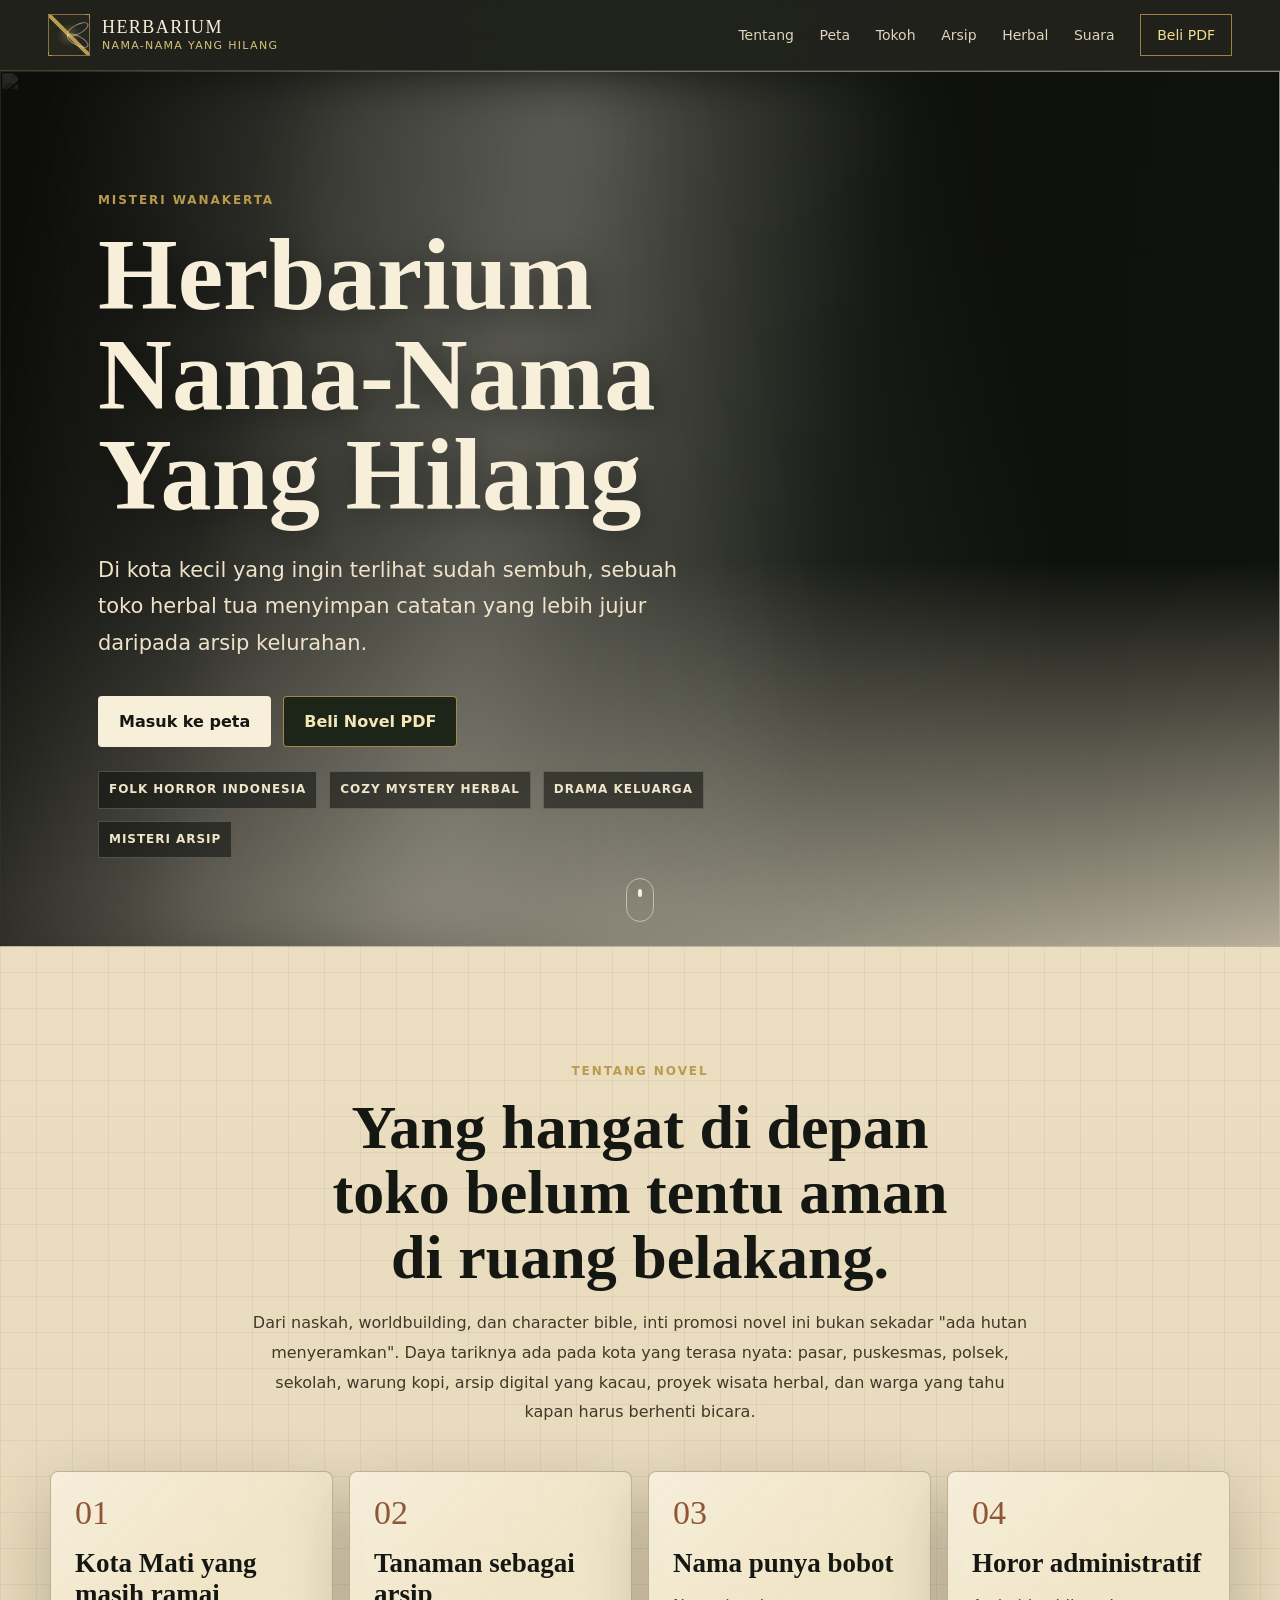
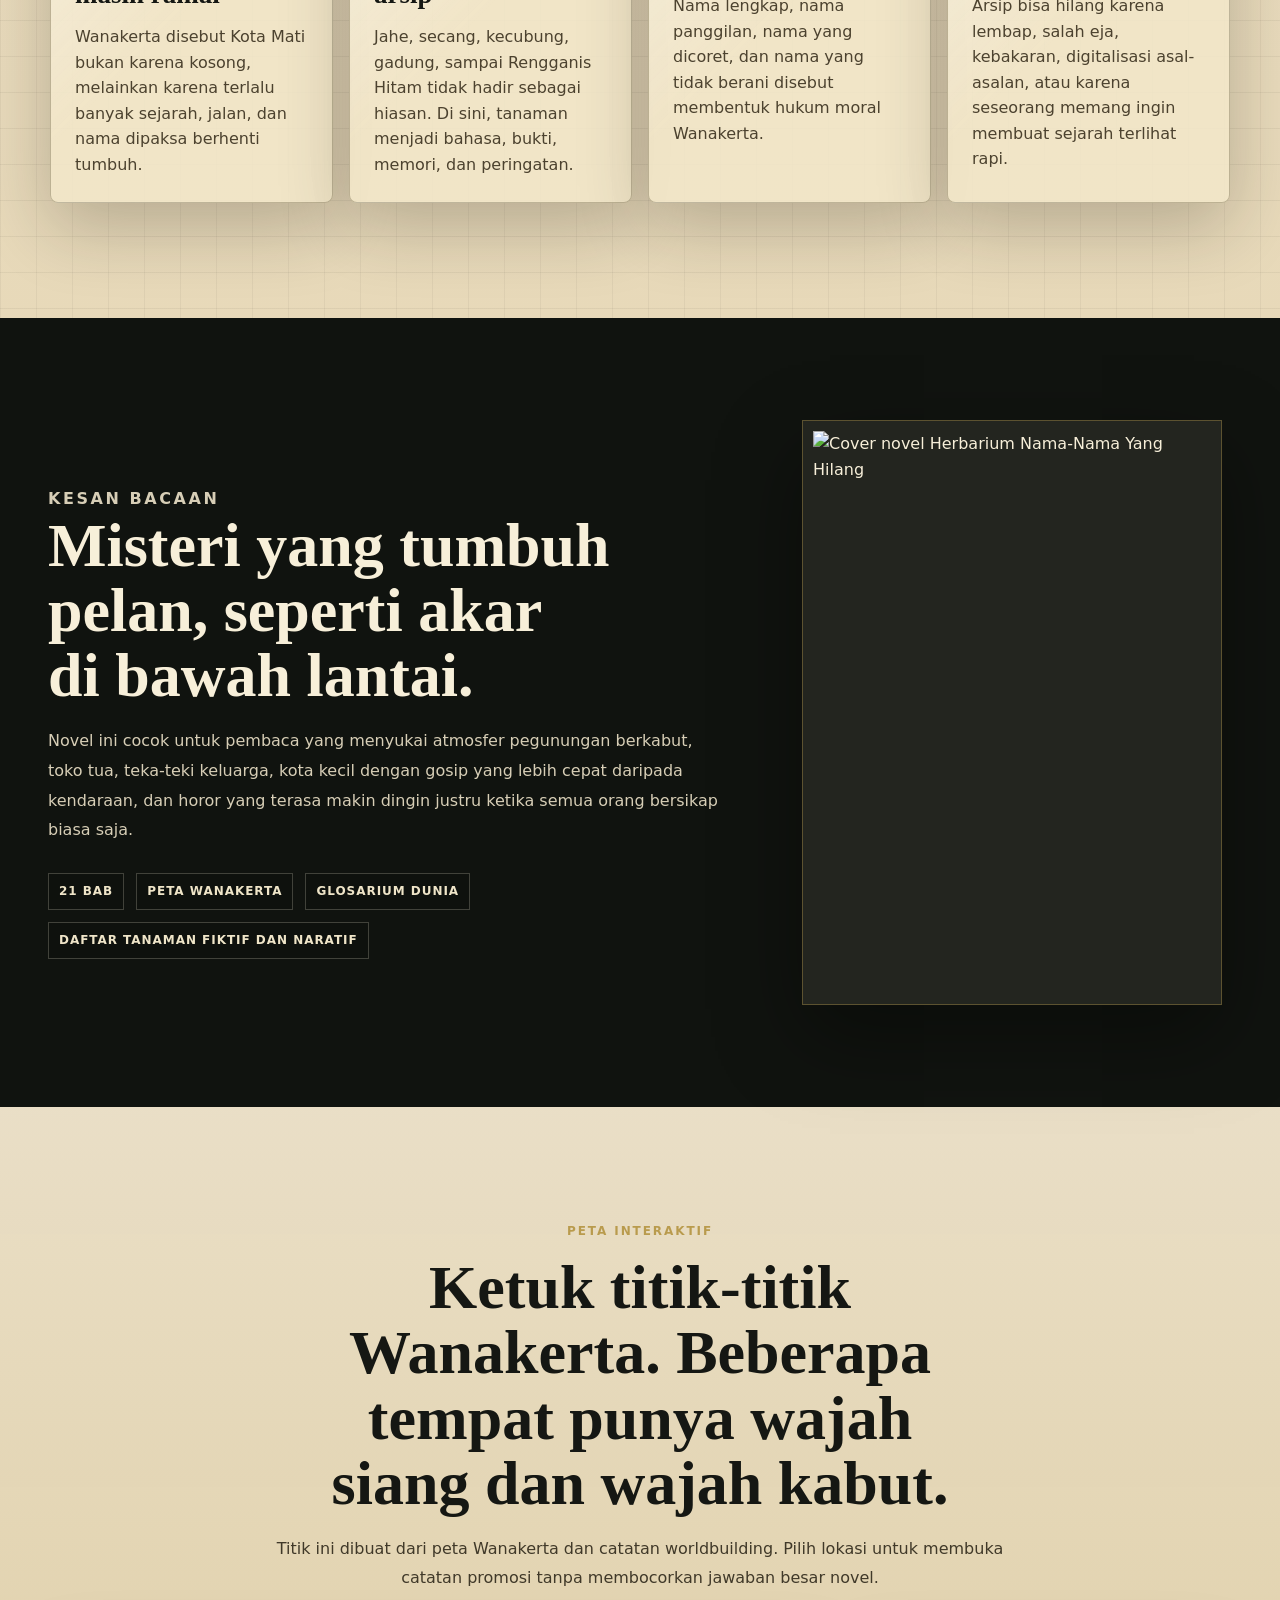
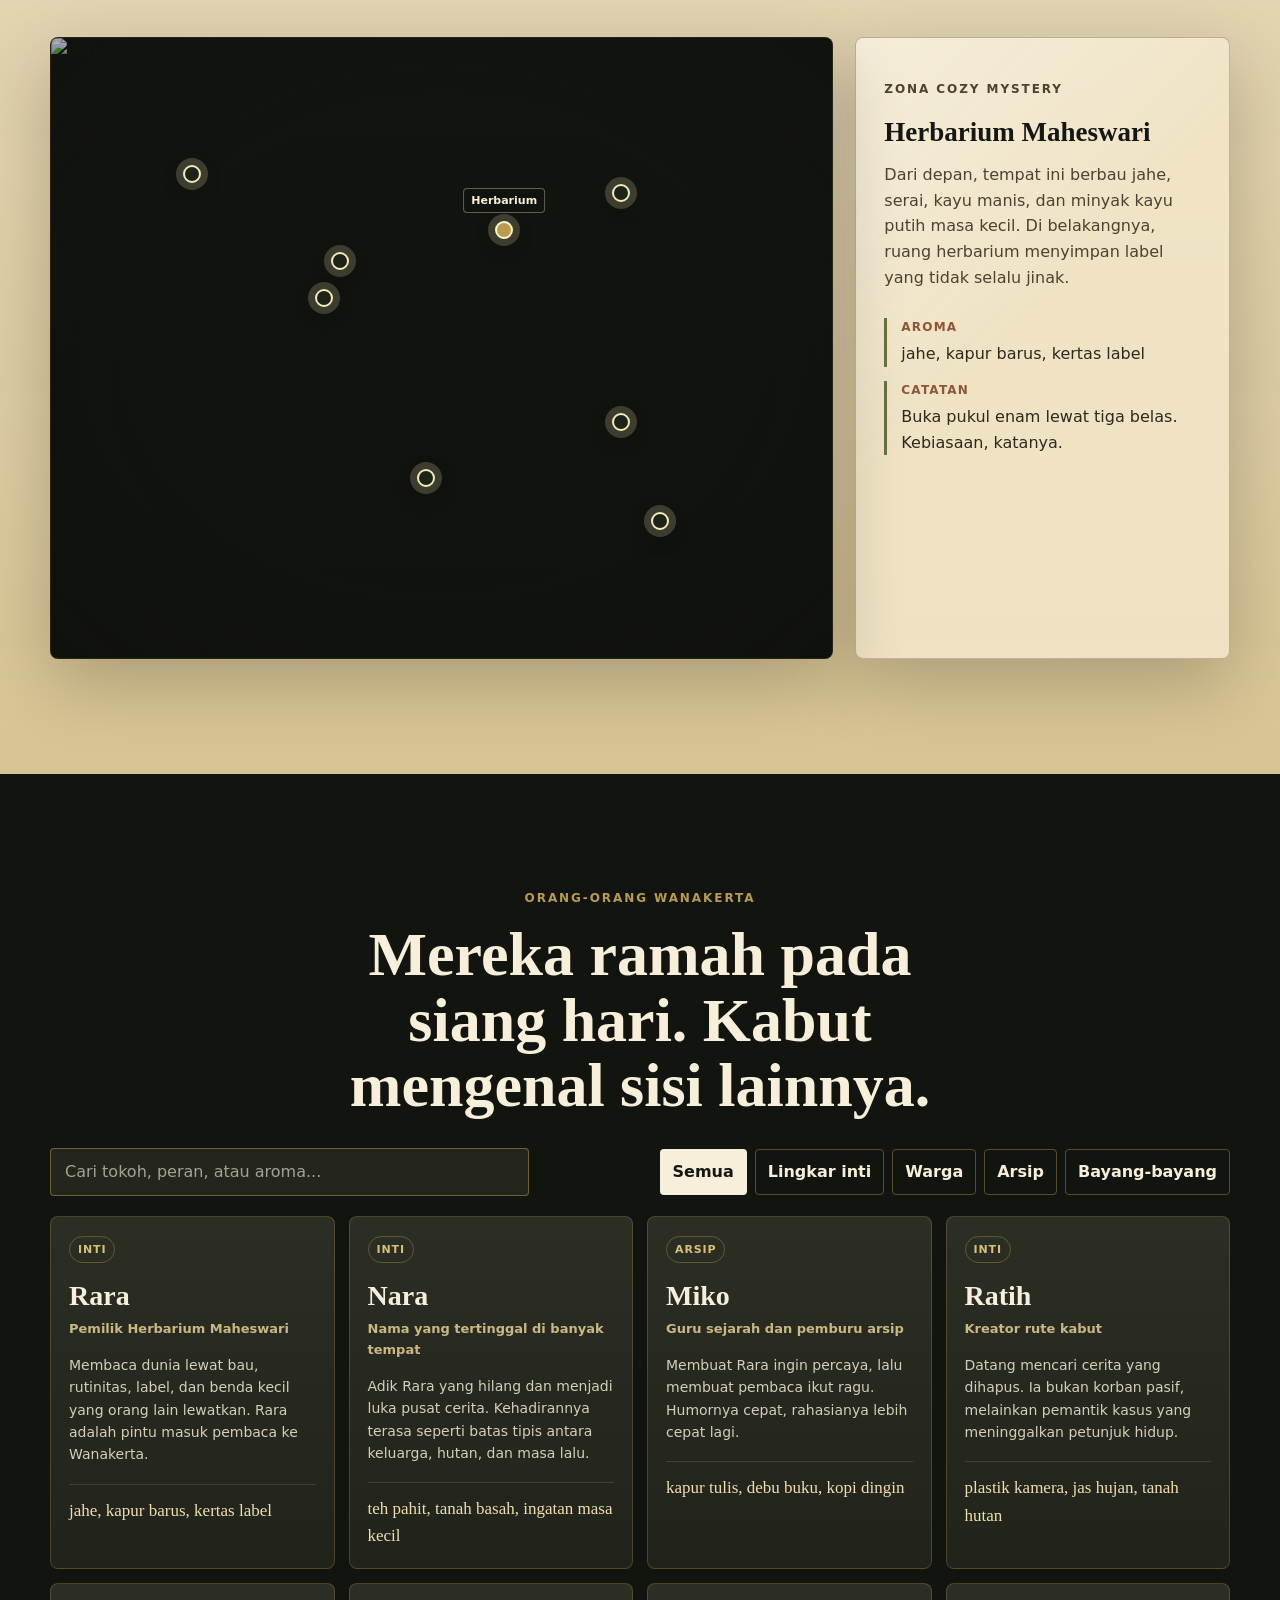
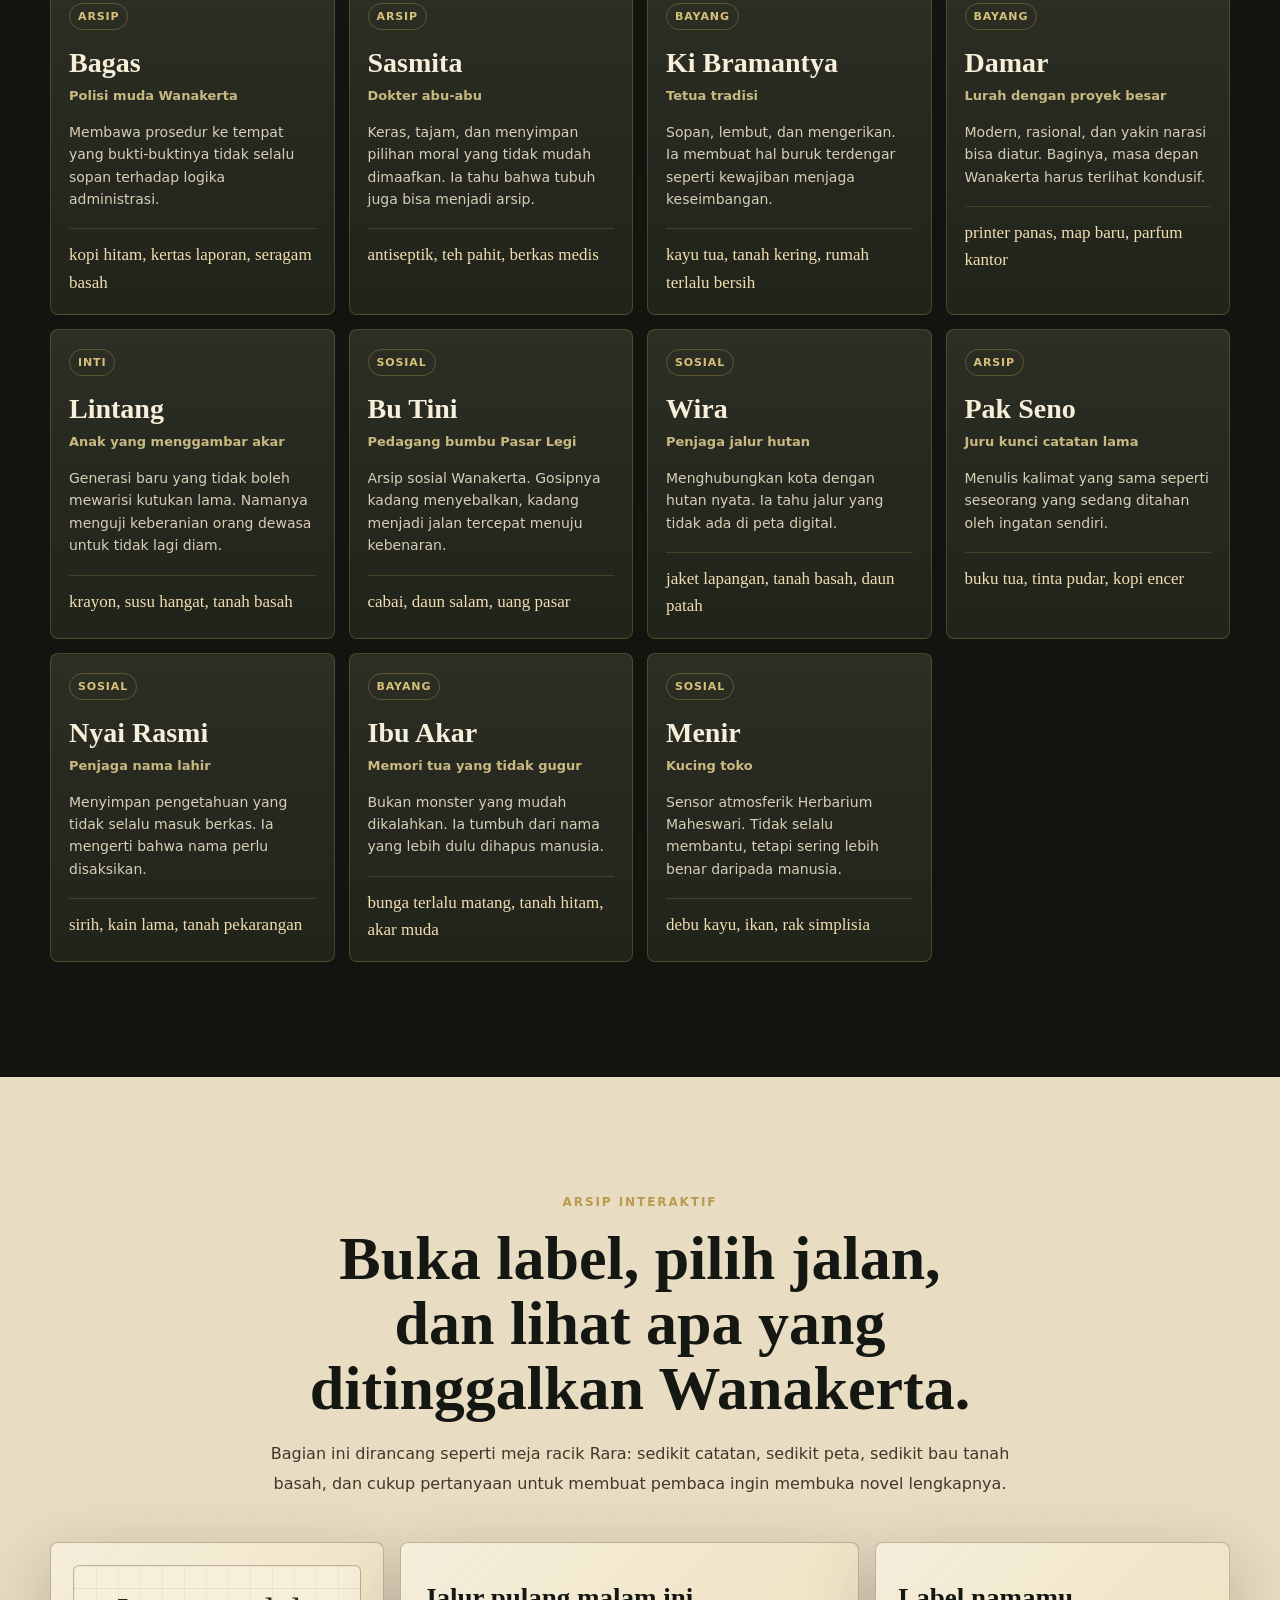
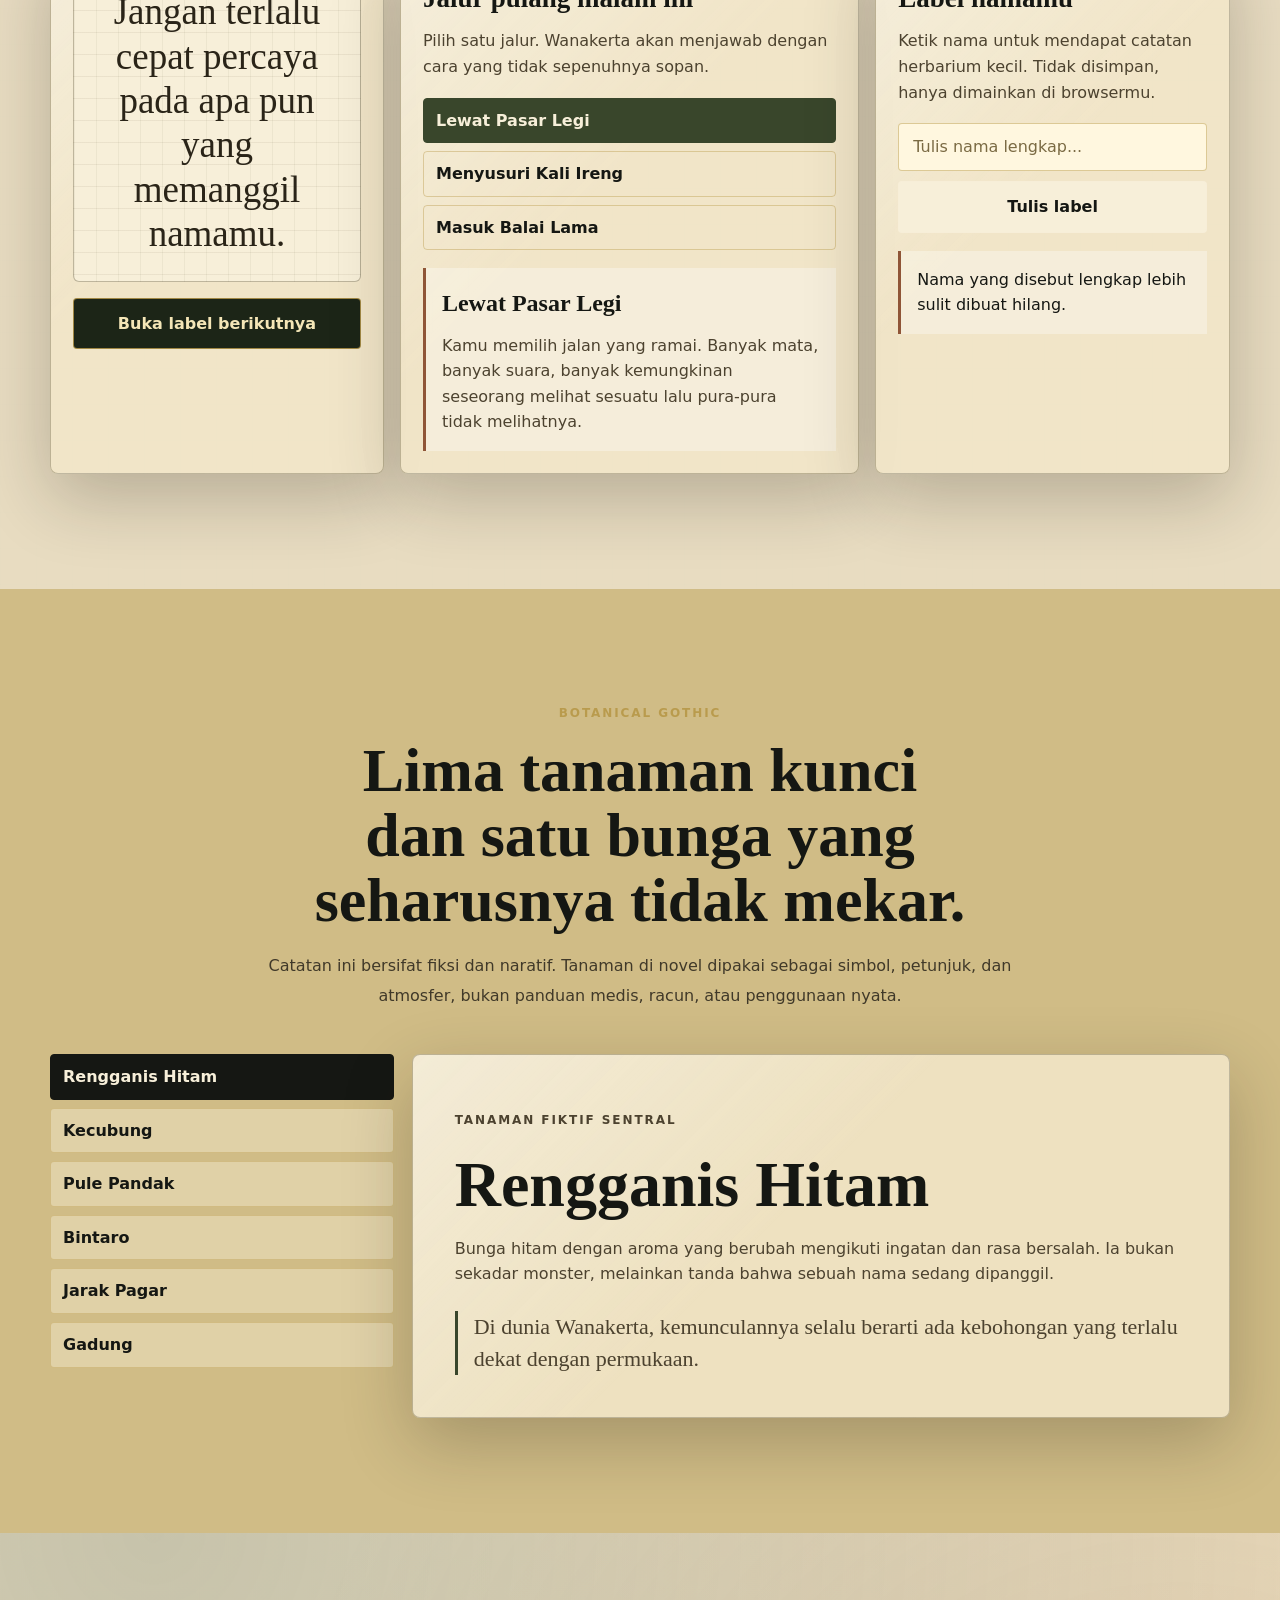
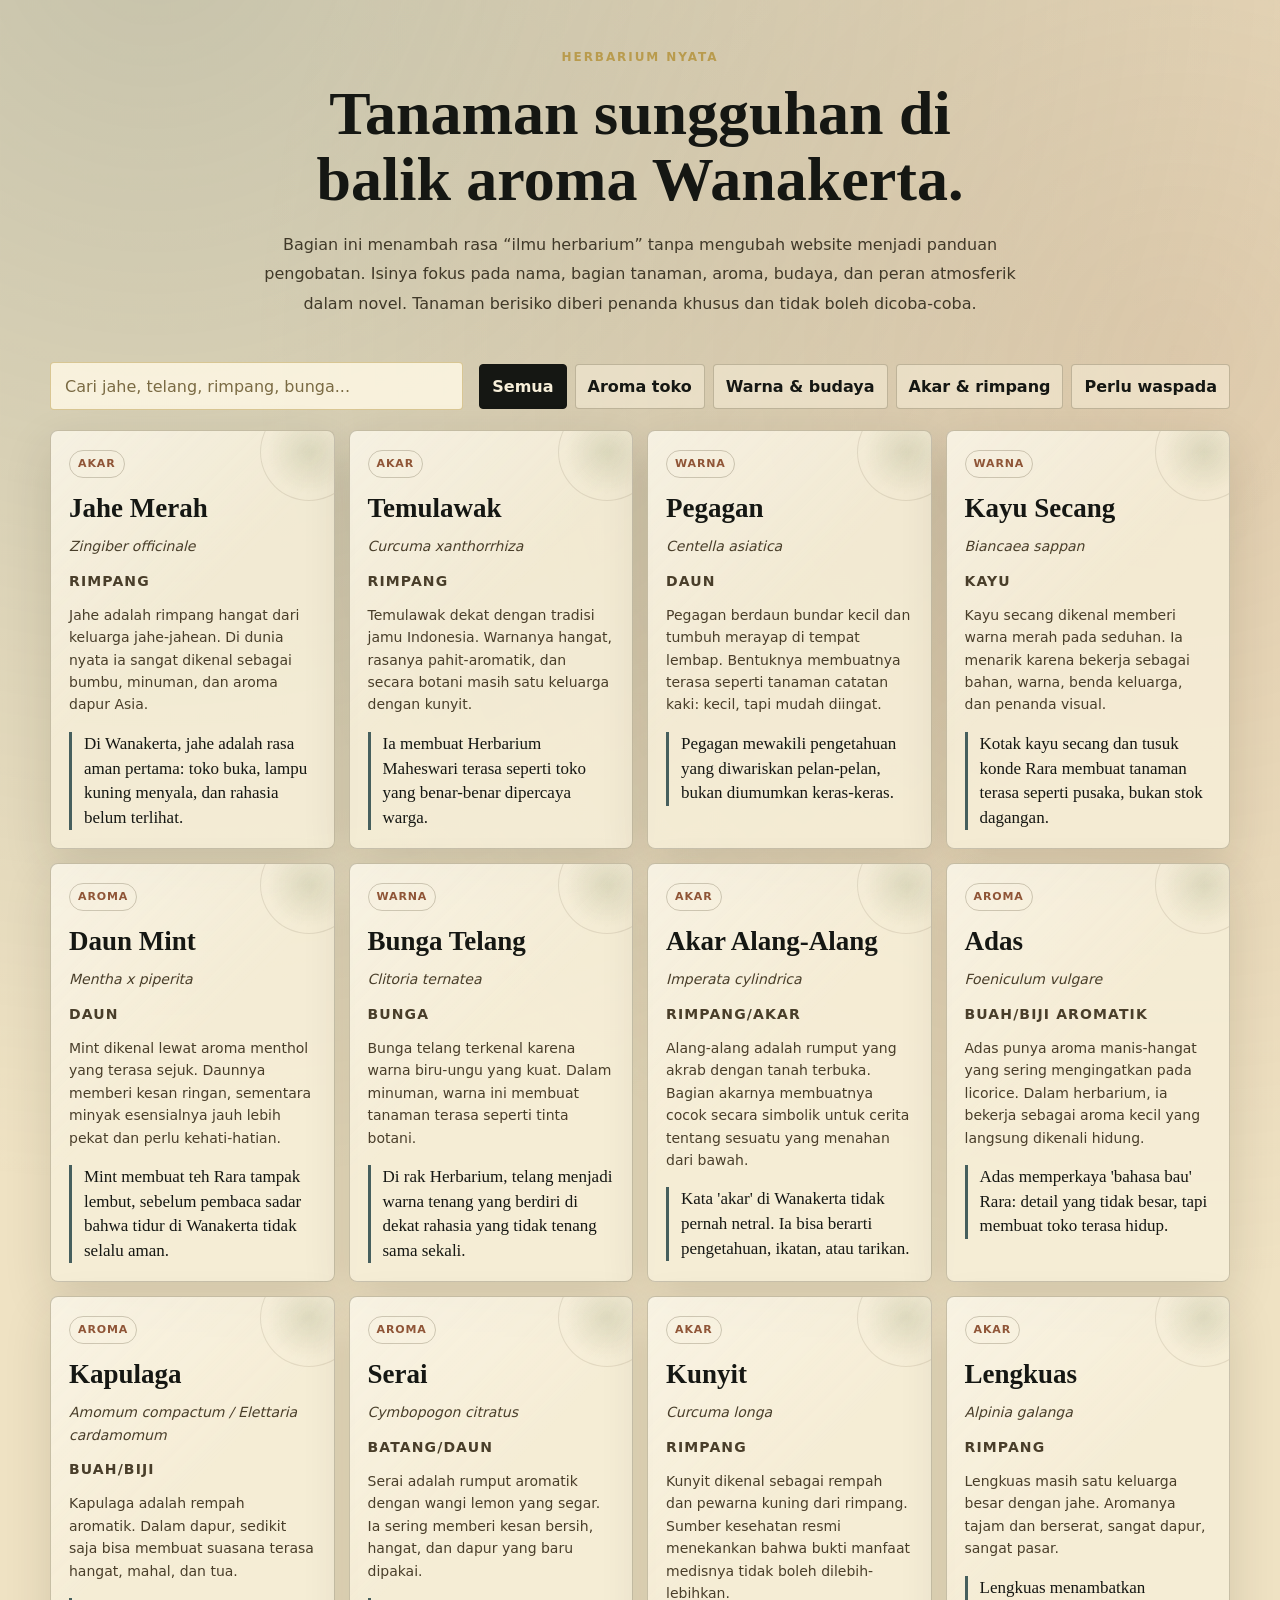
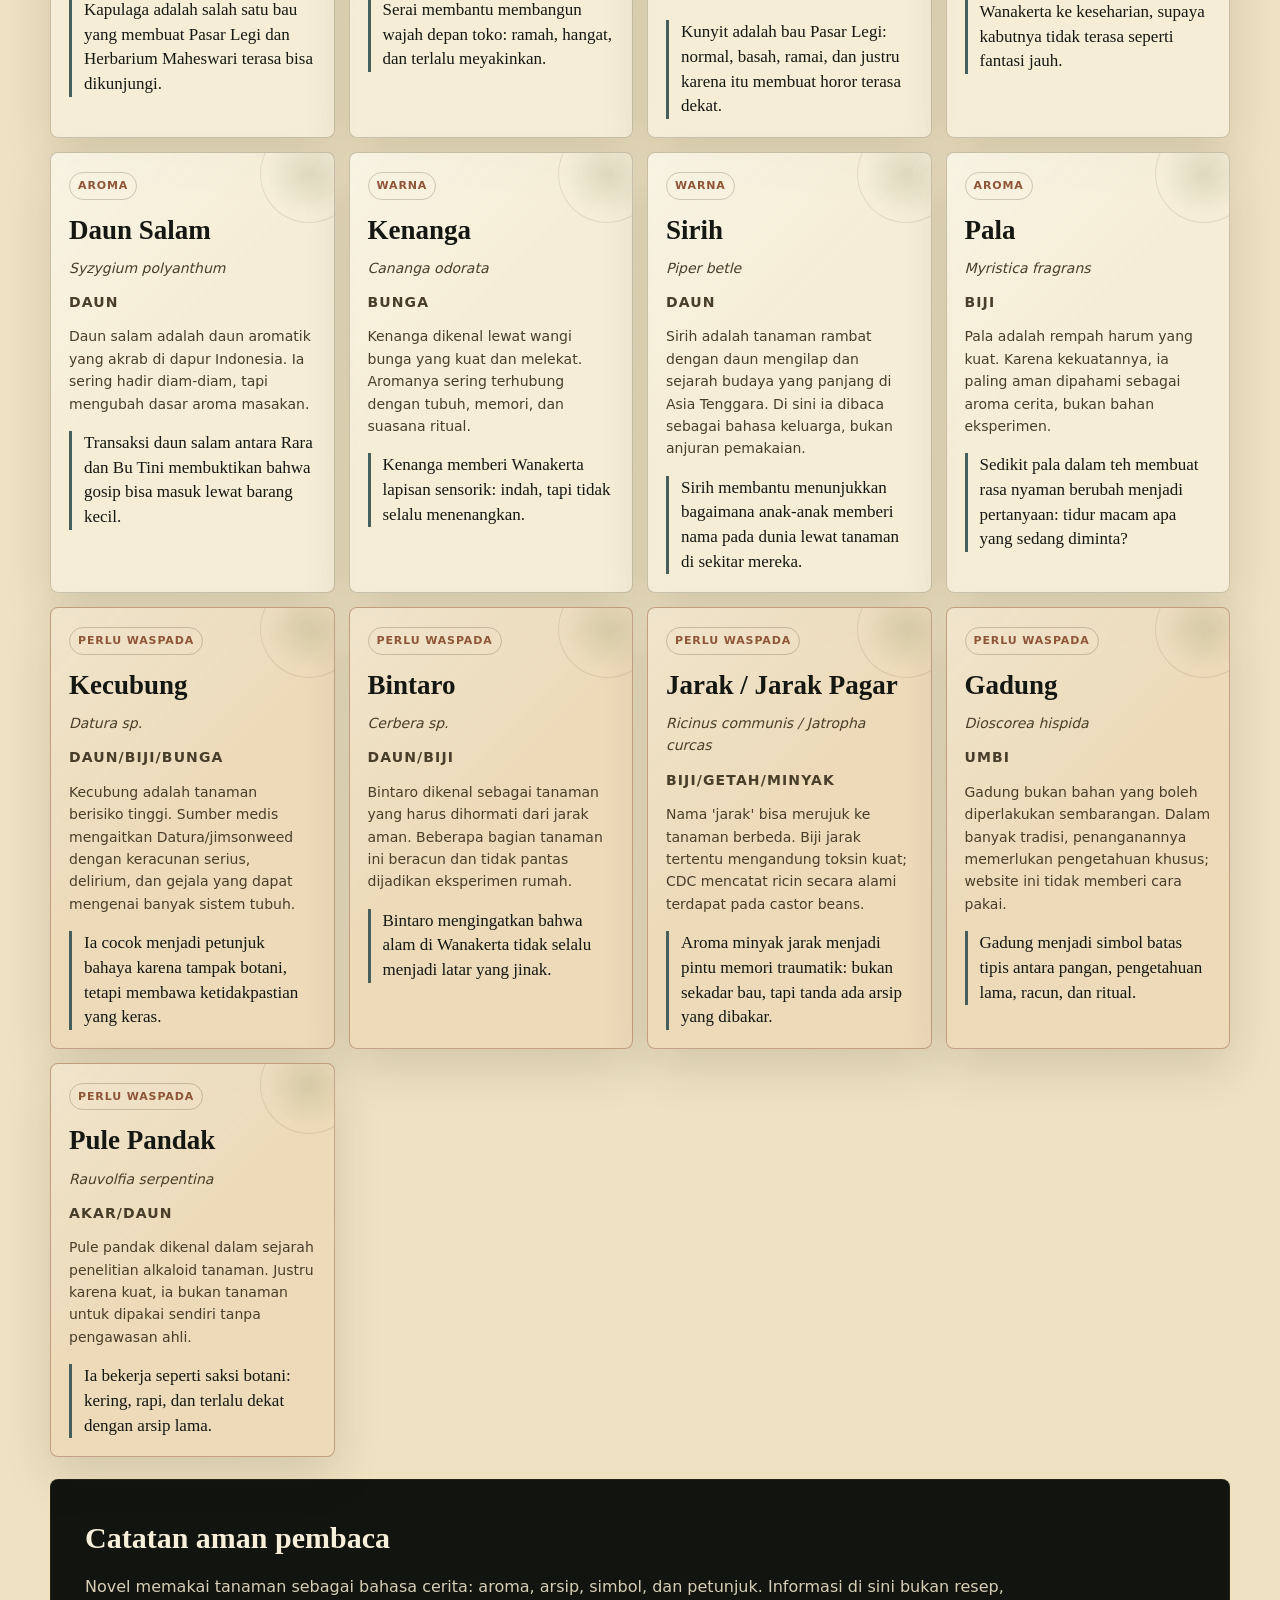
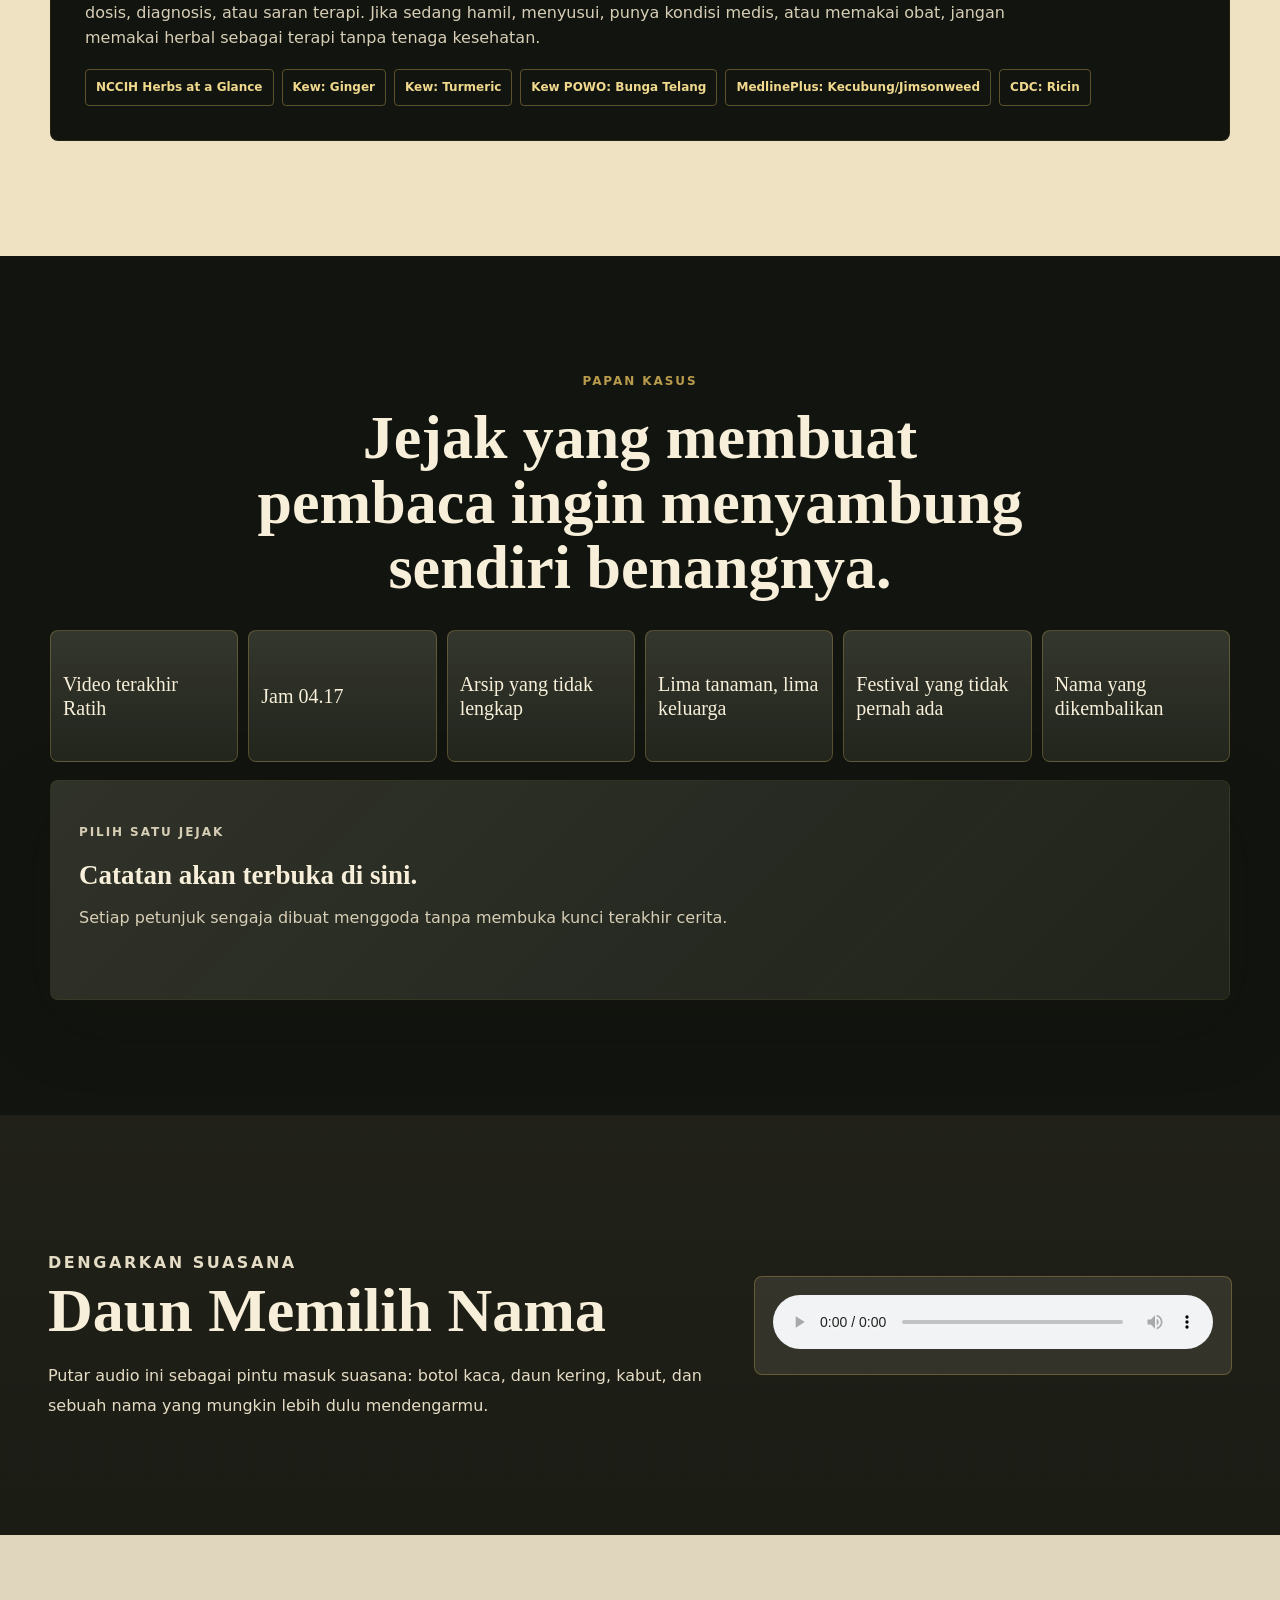
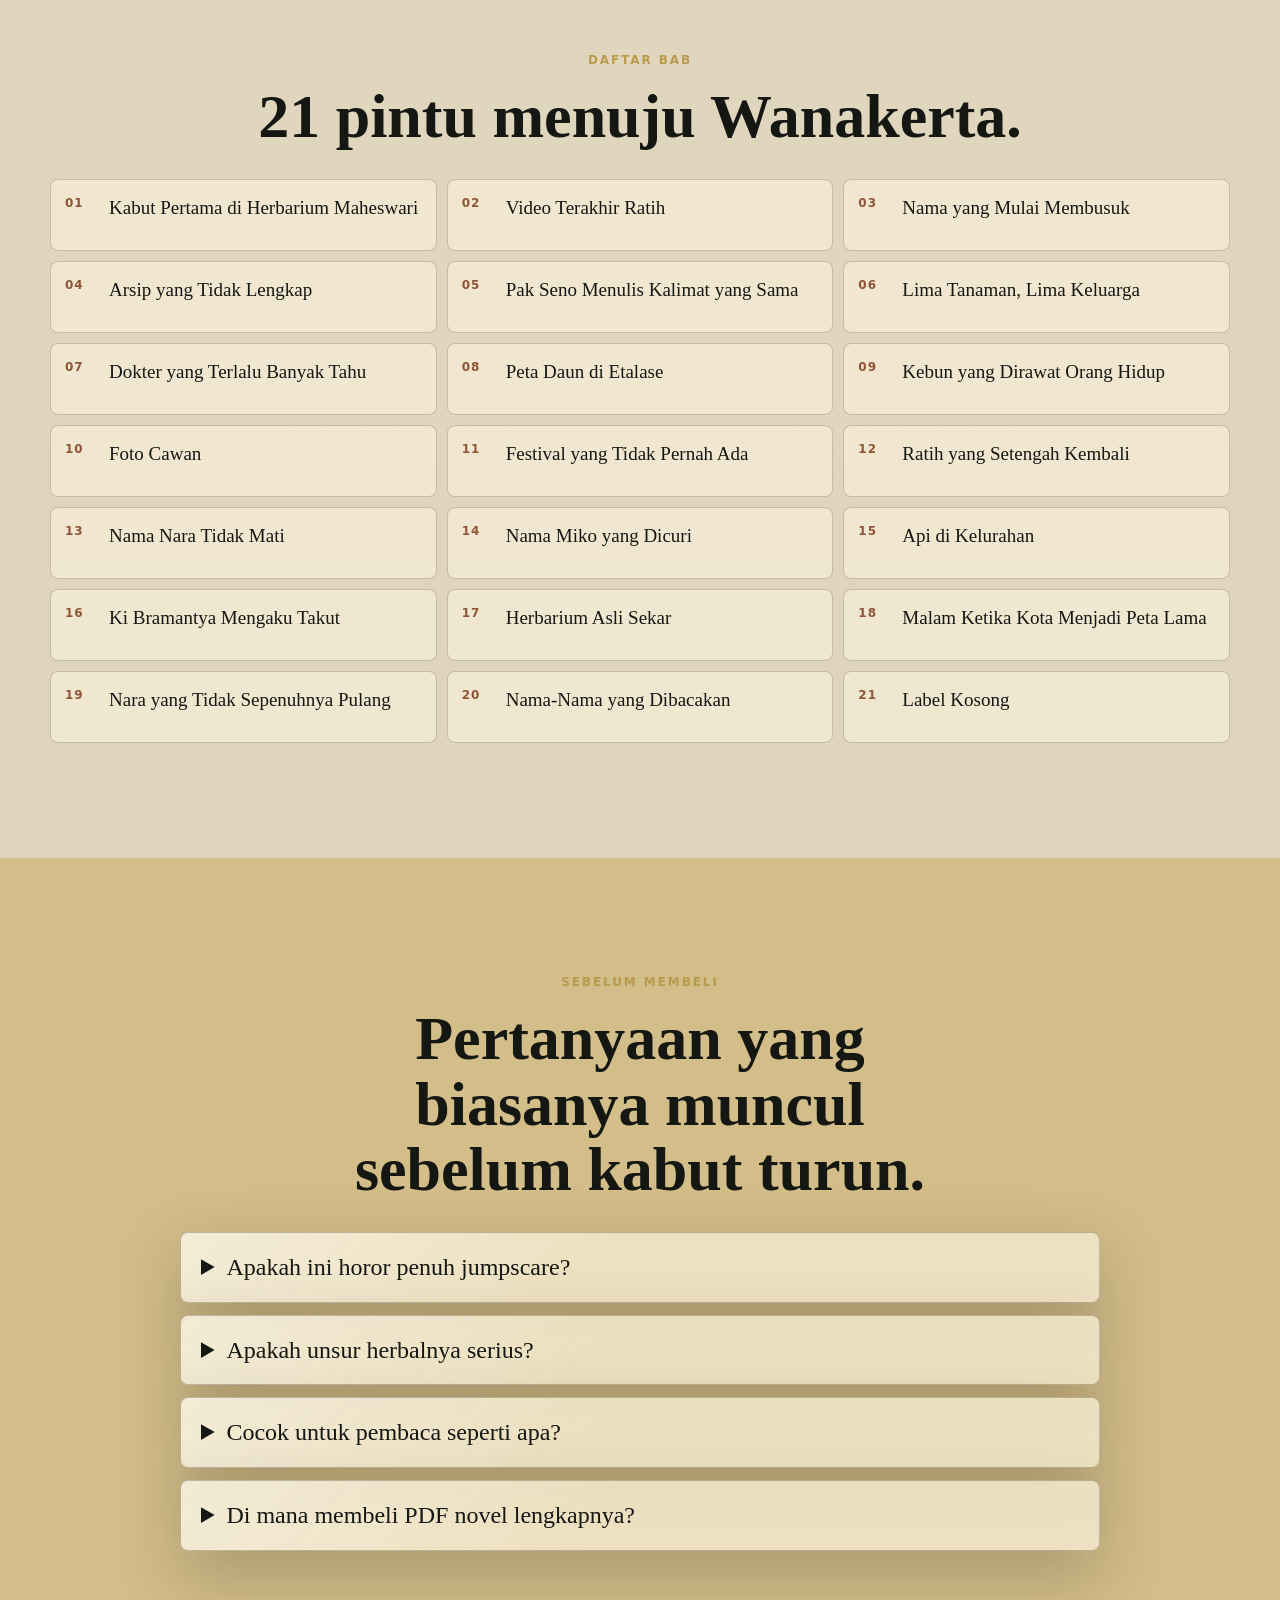
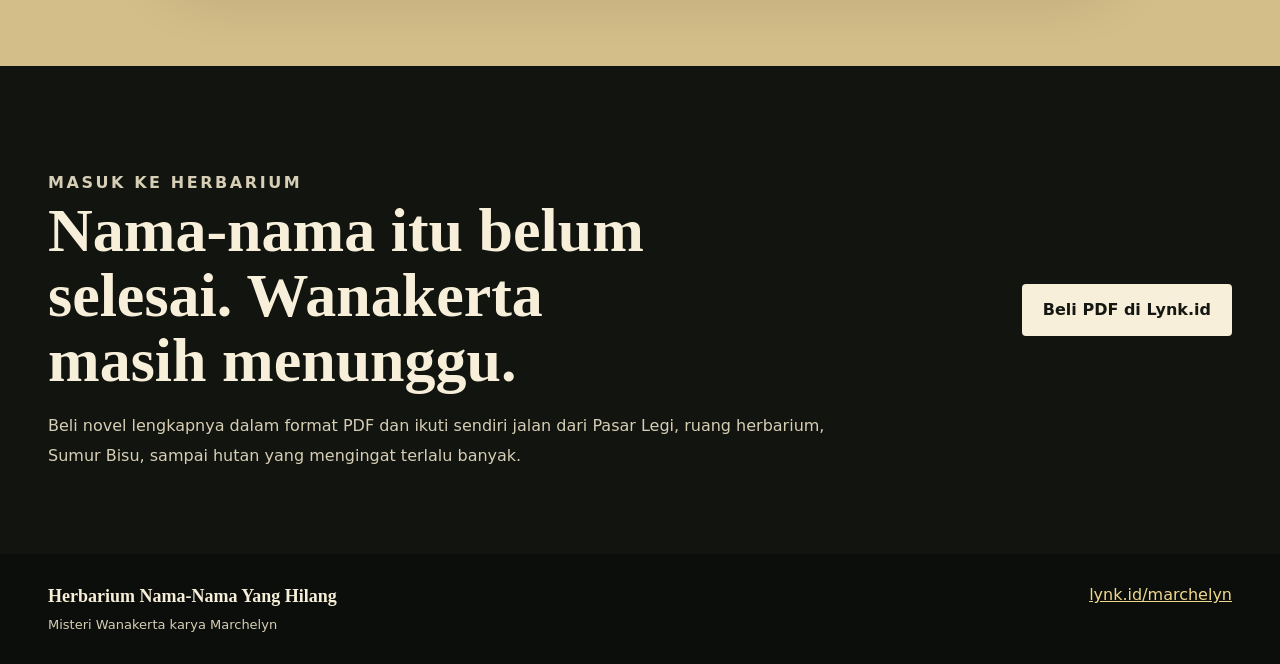
==== index.html @ 417d9bd0 "Upload website files" ====
<!doctype html>
<html lang="id">
  <head>
    <meta charset="utf-8" />
    <meta name="viewport" content="width=device-width, initial-scale=1" />
    <title>Herbarium Nama-Nama Yang Hilang - Misteri Wanakerta</title>
    <meta
      name="description"
      content="Website interaktif novel Herbarium Nama-Nama Yang Hilang: Misteri Wanakerta karya Marchelyn. Masuki kota berkabut, buka peta, kenali tokoh, dan beli PDF novel lengkapnya."
    />
    <meta property="og:title" content="Herbarium Nama-Nama Yang Hilang" />
    <meta
      property="og:description"
      content="Wanakerta tampak hangat dari depan. Tapi di balik toko herbal tua, nama-nama yang hilang belum selesai berbicara."
    />
    <meta property="og:type" content="website" />
    <meta property="og:image" content="assets/banner-herbarium.png" />
    <link rel="preload" href="assets/banner-herbarium.png" as="image" />
    <link rel="stylesheet" href="styles.css" />
  </head>
  <body>
    <a class="skip-link" href="#main">Lewati ke konten utama</a>

    <header class="site-header" data-header>
      <a class="brand" href="#home" aria-label="Kembali ke awal">
        <span class="brand-mark" aria-hidden="true"></span>
        <span>
          <span class="brand-title">Herbarium</span>
          <span class="brand-subtitle">Nama-Nama Yang Hilang</span>
        </span>
      </a>

      <button class="menu-toggle" type="button" aria-expanded="false" aria-controls="site-nav">
        <span></span>
        <span></span>
        <span></span>
        <span class="sr-only">Buka menu</span>
      </button>

      <nav class="site-nav" id="site-nav" aria-label="Navigasi utama">
        <a href="#tentang">Tentang</a>
        <a href="#peta">Peta</a>
        <a href="#tokoh">Tokoh</a>
        <a href="#arsip">Arsip</a>
        <a href="#herbal">Herbal</a>
        <a href="#suara">Suara</a>
        <a href="#beli" class="nav-cta">Beli PDF</a>
      </nav>
    </header>

    <main id="main">
      <section class="hero" id="home">
        <div class="hero-media" aria-hidden="true">
          <img src="assets/banner-herbarium.png" alt="" />
        </div>
        <div class="hero-scrim"></div>
        <div class="fog-layer fog-one"></div>
        <div class="fog-layer fog-two"></div>

        <div class="hero-content">
          <p class="eyebrow">Misteri Wanakerta</p>
          <h1>
            <span>Herbarium</span>
            <span>Nama-Nama</span>
            <span>Yang Hilang</span>
          </h1>
          <p class="hero-copy">
            Di kota kecil yang ingin terlihat sudah sembuh, sebuah toko herbal tua menyimpan catatan
            yang lebih jujur daripada arsip kelurahan.
          </p>
          <div class="hero-actions">
            <a class="button button-light" href="#peta">Masuk ke peta</a>
            <a class="button button-dark" href="https://lynk.id/marchelyn" target="_blank" rel="noreferrer">
              Beli Novel PDF
            </a>
          </div>
          <div class="quick-notes" aria-label="Genre novel">
            <span>Folk horror Indonesia</span>
            <span>Cozy mystery herbal</span>
            <span>Drama keluarga</span>
            <span>Misteri arsip</span>
          </div>
        </div>

        <a class="scroll-cue" href="#tentang" aria-label="Lanjut ke tentang novel">
          <span></span>
        </a>
      </section>

      <section class="intro-section section-pad" id="tentang">
        <div class="section-heading">
          <p class="eyebrow">Tentang Novel</p>
          <h2>Yang hangat di depan toko belum tentu aman di ruang belakang.</h2>
          <p>
            Dari naskah, worldbuilding, dan character bible, inti promosi novel ini bukan sekadar
            "ada hutan menyeramkan". Daya tariknya ada pada kota yang terasa nyata: pasar, puskesmas,
            polsek, sekolah, warung kopi, arsip digital yang kacau, proyek wisata herbal, dan warga
            yang tahu kapan harus berhenti bicara.
          </p>
        </div>

        <div class="feature-grid">
          <article class="feature-panel">
            <span class="panel-index">01</span>
            <h3>Kota Mati yang masih ramai</h3>
            <p>
              Wanakerta disebut Kota Mati bukan karena kosong, melainkan karena terlalu banyak
              sejarah, jalan, dan nama dipaksa berhenti tumbuh.
            </p>
          </article>
          <article class="feature-panel">
            <span class="panel-index">02</span>
            <h3>Tanaman sebagai arsip</h3>
            <p>
              Jahe, secang, kecubung, gadung, sampai Rengganis Hitam tidak hadir sebagai hiasan.
              Di sini, tanaman menjadi bahasa, bukti, memori, dan peringatan.
            </p>
          </article>
          <article class="feature-panel">
            <span class="panel-index">03</span>
            <h3>Nama punya bobot</h3>
            <p>
              Nama lengkap, nama panggilan, nama yang dicoret, dan nama yang tidak berani disebut
              membentuk hukum moral Wanakerta.
            </p>
          </article>
          <article class="feature-panel">
            <span class="panel-index">04</span>
            <h3>Horor administratif</h3>
            <p>
              Arsip bisa hilang karena lembap, salah eja, kebakaran, digitalisasi asal-asalan, atau
              karena seseorang memang ingin membuat sejarah terlihat rapi.
            </p>
          </article>
        </div>
      </section>

      <section class="cover-section">
        <div class="cover-copy">
          <p class="eyebrow">Kesan Bacaan</p>
          <h2>Misteri yang tumbuh pelan, seperti akar di bawah lantai.</h2>
          <p>
            Novel ini cocok untuk pembaca yang menyukai atmosfer pegunungan berkabut, toko tua,
            teka-teki keluarga, kota kecil dengan gosip yang lebih cepat daripada kendaraan, dan
            horor yang terasa makin dingin justru ketika semua orang bersikap biasa saja.
          </p>
          <div class="signal-list">
            <span>21 bab</span>
            <span>Peta Wanakerta</span>
            <span>Glosarium dunia</span>
            <span>Daftar tanaman fiktif dan naratif</span>
          </div>
        </div>
        <div class="cover-frame">
          <img src="assets/cover-hnnyh.png" alt="Cover novel Herbarium Nama-Nama Yang Hilang" />
        </div>
      </section>

      <section class="map-section section-pad" id="peta">
        <div class="section-heading">
          <p class="eyebrow">Peta Interaktif</p>
          <h2>Ketuk titik-titik Wanakerta. Beberapa tempat punya wajah siang dan wajah kabut.</h2>
          <p>
            Titik ini dibuat dari peta Wanakerta dan catatan worldbuilding. Pilih lokasi untuk membuka
            catatan promosi tanpa membocorkan jawaban besar novel.
          </p>
        </div>

        <div class="map-layout">
          <div class="map-shell">
            <img src="assets/peta-wanakerta.png" alt="Peta Wanakerta" />
            <button class="map-pin active" type="button" data-place="herbarium" style="--x: 58%; --y: 31%">
              <span>Herbarium</span>
            </button>
            <button class="map-pin" type="button" data-place="pasar" style="--x: 37%; --y: 36%">
              <span>Pasar</span>
            </button>
            <button class="map-pin" type="button" data-place="warung" style="--x: 35%; --y: 42%">
              <span>Warung</span>
            </button>
            <button class="map-pin" type="button" data-place="sumur" style="--x: 78%; --y: 78%">
              <span>Sumur</span>
            </button>
            <button class="map-pin" type="button" data-place="hutan" style="--x: 48%; --y: 71%">
              <span>Hutan</span>
            </button>
            <button class="map-pin" type="button" data-place="balai" style="--x: 73%; --y: 25%">
              <span>Balai</span>
            </button>
            <button class="map-pin" type="button" data-place="santa" style="--x: 18%; --y: 22%">
              <span>Santa Odilia</span>
            </button>
            <button class="map-pin" type="button" data-place="kali" style="--x: 73%; --y: 62%">
              <span>Kali Ireng</span>
            </button>
          </div>

          <aside class="place-card" aria-live="polite">
            <p class="eyebrow" data-place-zone>Zona Cozy Mystery</p>
            <h3 data-place-name>Herbarium Maheswari</h3>
            <p data-place-copy>
              Dari depan, tempat ini berbau jahe, serai, kayu manis, dan minyak kayu putih masa
              kecil. Di belakangnya, ruang herbarium menyimpan label yang tidak selalu jinak.
            </p>
            <dl>
              <div>
                <dt>Aroma</dt>
                <dd data-place-scent>jahe, kapur barus, kertas label</dd>
              </div>
              <div>
                <dt>Catatan</dt>
                <dd data-place-note>Buka pukul enam lewat tiga belas. Kebiasaan, katanya.</dd>
              </div>
            </dl>
          </aside>
        </div>
      </section>

      <section class="characters-section section-pad" id="tokoh">
        <div class="section-heading compact">
          <p class="eyebrow">Orang-Orang Wanakerta</p>
          <h2>Mereka ramah pada siang hari. Kabut mengenal sisi lainnya.</h2>
        </div>

        <div class="character-tools">
          <label class="search-box">
            <span class="sr-only">Cari tokoh</span>
            <input type="search" id="character-search" placeholder="Cari tokoh, peran, atau aroma..." />
          </label>
          <div class="filter-tabs" aria-label="Filter tokoh">
            <button class="active" type="button" data-filter="all">Semua</button>
            <button type="button" data-filter="inti">Lingkar inti</button>
            <button type="button" data-filter="sosial">Warga</button>
            <button type="button" data-filter="arsip">Arsip</button>
            <button type="button" data-filter="bayang">Bayang-bayang</button>
          </div>
        </div>

        <div class="character-grid" data-character-grid></div>
      </section>

      <section class="archive-section section-pad" id="arsip">
        <div class="section-heading">
          <p class="eyebrow">Arsip Interaktif</p>
          <h2>Buka label, pilih jalan, dan lihat apa yang ditinggalkan Wanakerta.</h2>
          <p>
            Bagian ini dirancang seperti meja racik Rara: sedikit catatan, sedikit peta, sedikit bau
            tanah basah, dan cukup pertanyaan untuk membuat pembaca ingin membuka novel lengkapnya.
          </p>
        </div>

        <div class="archive-grid">
          <article class="label-machine">
            <div class="label-paper" data-label-output>
              Jangan terlalu cepat percaya pada apa pun yang memanggil namamu.
            </div>
            <button class="button button-dark" type="button" data-next-label>Buka label berikutnya</button>
          </article>

          <article class="route-machine">
            <h3>Jalur pulang malam ini</h3>
            <p>Pilih satu jalur. Wanakerta akan menjawab dengan cara yang tidak sepenuhnya sopan.</p>
            <div class="route-options">
              <button class="active" type="button" data-route="pasar">Lewat Pasar Legi</button>
              <button type="button" data-route="kali">Menyusuri Kali Ireng</button>
              <button type="button" data-route="balai">Masuk Balai Lama</button>
            </div>
            <div class="route-result" data-route-result>
              <h4>Lewat Pasar Legi</h4>
              <p>
                Kamu memilih jalan yang ramai. Banyak mata, banyak suara, banyak kemungkinan
                seseorang melihat sesuatu lalu pura-pura tidak melihatnya.
              </p>
            </div>
          </article>

          <article class="name-machine">
            <h3>Label namamu</h3>
            <p>Ketik nama untuk mendapat catatan herbarium kecil. Tidak disimpan, hanya dimainkan di browsermu.</p>
            <form data-name-form>
              <label>
                <span class="sr-only">Nama</span>
                <input type="text" maxlength="40" placeholder="Tulis nama lengkap..." data-name-input />
              </label>
              <button class="button button-light" type="submit">Tulis label</button>
            </form>
            <div class="name-result" data-name-result>
              Nama yang disebut lengkap lebih sulit dibuat hilang.
            </div>
          </article>
        </div>
      </section>

      <section class="plants-section section-pad">
        <div class="section-heading">
          <p class="eyebrow">Botanical Gothic</p>
          <h2>Lima tanaman kunci dan satu bunga yang seharusnya tidak mekar.</h2>
          <p>
            Catatan ini bersifat fiksi dan naratif. Tanaman di novel dipakai sebagai simbol, petunjuk,
            dan atmosfer, bukan panduan medis, racun, atau penggunaan nyata.
          </p>
        </div>

        <div class="plant-board">
          <div class="plant-list" role="tablist" aria-label="Daftar tanaman">
            <button class="active" type="button" data-plant="rengganis">Rengganis Hitam</button>
            <button type="button" data-plant="kecubung">Kecubung</button>
            <button type="button" data-plant="pule">Pule Pandak</button>
            <button type="button" data-plant="bintaro">Bintaro</button>
            <button type="button" data-plant="jarak">Jarak Pagar</button>
            <button type="button" data-plant="gadung">Gadung</button>
          </div>
          <div class="plant-detail" aria-live="polite">
            <p class="eyebrow" data-plant-role>Tanaman fiktif sentral</p>
            <h3 data-plant-name>Rengganis Hitam</h3>
            <p data-plant-copy>
              Bunga hitam dengan aroma yang berubah mengikuti ingatan dan rasa bersalah. Ia bukan
              sekadar monster, melainkan tanda bahwa sebuah nama sedang dipanggil.
            </p>
            <p class="plant-warning" data-plant-warning>
              Di dunia Wanakerta, kemunculannya selalu berarti ada kebohongan yang terlalu dekat
              dengan permukaan.
            </p>
          </div>
        </div>
      </section>

      <section class="real-herbs-section section-pad" id="herbal">
        <div class="section-heading">
          <p class="eyebrow">Herbarium Nyata</p>
          <h2>Tanaman sungguhan di balik aroma Wanakerta.</h2>
          <p>
            Bagian ini menambah rasa “ilmu herbarium” tanpa mengubah website menjadi panduan
            pengobatan. Isinya fokus pada nama, bagian tanaman, aroma, budaya, dan peran atmosferik
            dalam novel. Tanaman berisiko diberi penanda khusus dan tidak boleh dicoba-coba.
          </p>
        </div>

        <div class="herb-tools">
          <label class="search-box light">
            <span class="sr-only">Cari tanaman</span>
            <input type="search" id="herb-search" placeholder="Cari jahe, telang, rimpang, bunga..." />
          </label>
          <div class="herb-tabs" aria-label="Filter tanaman">
            <button class="active" type="button" data-herb-filter="all">Semua</button>
            <button type="button" data-herb-filter="aroma">Aroma toko</button>
            <button type="button" data-herb-filter="warna">Warna & budaya</button>
            <button type="button" data-herb-filter="akar">Akar & rimpang</button>
            <button type="button" data-herb-filter="waspada">Perlu waspada</button>
          </div>
        </div>

        <div class="herb-grid" data-real-herb-grid></div>

        <div class="herb-safety">
          <h3>Catatan aman pembaca</h3>
          <p>
            Novel memakai tanaman sebagai bahasa cerita: aroma, arsip, simbol, dan petunjuk. Informasi
            di sini bukan resep, dosis, diagnosis, atau saran terapi. Jika sedang hamil, menyusui,
            punya kondisi medis, atau memakai obat, jangan memakai herbal sebagai terapi tanpa
            tenaga kesehatan.
          </p>
          <div class="source-links">
            <a href="https://www.nccih.nih.gov/health/herbsataglance" target="_blank" rel="noreferrer">NCCIH Herbs at a Glance</a>
            <a href="https://www.kew.org/plants/ginger" target="_blank" rel="noreferrer">Kew: Ginger</a>
            <a href="https://www.kew.org/plants/turmeric" target="_blank" rel="noreferrer">Kew: Turmeric</a>
            <a href="https://powo.science.kew.org/taxon/urn:lsid:ipni.org:names:486606-1/general-information" target="_blank" rel="noreferrer">Kew POWO: Bunga Telang</a>
            <a href="https://medlineplus.gov/ency/article/002881.htm" target="_blank" rel="noreferrer">MedlinePlus: Kecubung/Jimsonweed</a>
            <a href="https://www.cdc.gov/chemical-emergencies/chemical-fact-sheets/ricin.html" target="_blank" rel="noreferrer">CDC: Ricin</a>
          </div>
        </div>
      </section>

      <section class="case-section section-pad">
        <div class="section-heading compact">
          <p class="eyebrow">Papan Kasus</p>
          <h2>Jejak yang membuat pembaca ingin menyambung sendiri benangnya.</h2>
        </div>

        <div class="case-board">
          <button type="button" class="case-card" data-clue="ratih">
            <span>Video terakhir Ratih</span>
          </button>
          <button type="button" class="case-card" data-clue="0417">
            <span>Jam 04.17</span>
          </button>
          <button type="button" class="case-card" data-clue="arsip">
            <span>Arsip yang tidak lengkap</span>
          </button>
          <button type="button" class="case-card" data-clue="keluarga">
            <span>Lima tanaman, lima keluarga</span>
          </button>
          <button type="button" class="case-card" data-clue="festival">
            <span>Festival yang tidak pernah ada</span>
          </button>
          <button type="button" class="case-card" data-clue="nama">
            <span>Nama yang dikembalikan</span>
          </button>
        </div>

        <div class="clue-drawer" data-clue-drawer aria-live="polite">
          <p class="eyebrow">Pilih satu jejak</p>
          <h3>Catatan akan terbuka di sini.</h3>
          <p>Setiap petunjuk sengaja dibuat menggoda tanpa membuka kunci terakhir cerita.</p>
        </div>
      </section>

      <section class="sound-section section-pad" id="suara">
        <div class="sound-copy">
          <p class="eyebrow">Dengarkan Suasana</p>
          <h2>Daun Memilih Nama</h2>
          <p>
            Putar audio ini sebagai pintu masuk suasana: botol kaca, daun kering, kabut, dan sebuah
            nama yang mungkin lebih dulu mendengarmu.
          </p>
        </div>
        <div class="audio-panel">
          <audio controls preload="metadata">
            <source src="assets/daun-memilih-nama.mp3" type="audio/mpeg" />
            Browser kamu belum mendukung pemutar audio.
          </audio>
        </div>
      </section>

      <section class="chapter-section section-pad">
        <div class="section-heading compact">
          <p class="eyebrow">Daftar Bab</p>
          <h2>21 pintu menuju Wanakerta.</h2>
        </div>
        <ol class="chapter-list">
          <li>Kabut Pertama di Herbarium Maheswari</li>
          <li>Video Terakhir Ratih</li>
          <li>Nama yang Mulai Membusuk</li>
          <li>Arsip yang Tidak Lengkap</li>
          <li>Pak Seno Menulis Kalimat yang Sama</li>
          <li>Lima Tanaman, Lima Keluarga</li>
          <li>Dokter yang Terlalu Banyak Tahu</li>
          <li>Peta Daun di Etalase</li>
          <li>Kebun yang Dirawat Orang Hidup</li>
          <li>Foto Cawan</li>
          <li>Festival yang Tidak Pernah Ada</li>
          <li>Ratih yang Setengah Kembali</li>
          <li>Nama Nara Tidak Mati</li>
          <li>Nama Miko yang Dicuri</li>
          <li>Api di Kelurahan</li>
          <li>Ki Bramantya Mengaku Takut</li>
          <li>Herbarium Asli Sekar</li>
          <li>Malam Ketika Kota Menjadi Peta Lama</li>
          <li>Nara yang Tidak Sepenuhnya Pulang</li>
          <li>Nama-Nama yang Dibacakan</li>
          <li>Label Kosong</li>
        </ol>
      </section>

      <section class="faq-section section-pad">
        <div class="section-heading compact">
          <p class="eyebrow">Sebelum Membeli</p>
          <h2>Pertanyaan yang biasanya muncul sebelum kabut turun.</h2>
        </div>

        <div class="faq-list">
          <details>
            <summary>Apakah ini horor penuh jumpscare?</summary>
            <p>
              Bukan. Ketegangannya tumbuh dari keluarga, arsip, tanaman, warga yang diam terlalu
              kompak, dan rasa tidak nyaman yang menempel setelah halaman ditutup.
            </p>
          </details>
          <details>
            <summary>Apakah unsur herbalnya serius?</summary>
            <p>
              Unsur herbal dipakai sebagai bahasa cerita dan atmosfer. Novel ini bukan panduan medis,
              farmasi, penggunaan tanaman, atau praktik budaya dunia nyata.
            </p>
          </details>
          <details>
            <summary>Cocok untuk pembaca seperti apa?</summary>
            <p>
              Cocok untuk pembaca misteri atmosferik, kota kecil penuh rahasia, botanical gothic,
              drama keluarga, dan folk horror yang tidak berisik.
            </p>
          </details>
          <details>
            <summary>Di mana membeli PDF novel lengkapnya?</summary>
            <p>
              PDF novel lengkap bisa dibeli melalui halaman Marchelyn di Lynk.id.
            </p>
          </details>
        </div>
      </section>

      <section class="buy-section" id="beli">
        <div>
          <p class="eyebrow">Masuk ke Herbarium</p>
          <h2>Nama-nama itu belum selesai. Wanakerta masih menunggu.</h2>
          <p>
            Beli novel lengkapnya dalam format PDF dan ikuti sendiri jalan dari Pasar Legi, ruang
            herbarium, Sumur Bisu, sampai hutan yang mengingat terlalu banyak.
          </p>
        </div>
        <a class="button button-light" href="https://lynk.id/marchelyn" target="_blank" rel="noreferrer">
          Beli PDF di Lynk.id
        </a>
      </section>
    </main>

    <footer class="site-footer">
      <div>
        <strong>Herbarium Nama-Nama Yang Hilang</strong>
        <span>Misteri Wanakerta karya Marchelyn</span>
      </div>
      <a href="https://lynk.id/marchelyn" target="_blank" rel="noreferrer">lynk.id/marchelyn</a>
    </footer>

    <script src="script.js" defer></script>
  </body>
</html>
---- styles.css ----
:root {
  --ink: #151713;
  --ink-soft: #25261e;
  --leaf: #39462b;
  --leaf-bright: #65733f;
  --moss: #7c8556;
  --paper: #eadfc6;
  --paper-light: #f7efd9;
  --paper-deep: #d3bd89;
  --brass: #b99b4d;
  --rust: #8f5537;
  --teal: #465f5d;
  --mist: #d8d4c2;
  --line: rgba(80, 68, 40, 0.32);
  --shadow: 0 24px 70px rgba(24, 20, 12, 0.24);
  --radius: 8px;
  --max: 1180px;
}

* {
  box-sizing: border-box;
}

html {
  scroll-behavior: smooth;
}

body {
  margin: 0;
  overflow-x: hidden;
  background:
    linear-gradient(rgba(42, 35, 22, 0.06) 1px, transparent 1px),
    linear-gradient(90deg, rgba(42, 35, 22, 0.05) 1px, transparent 1px),
    linear-gradient(180deg, #eee2c9 0%, #d5c08d 48%, #11140f 100%);
  background-size: 36px 36px, 36px 36px, auto;
  color: var(--ink);
  font-family:
    Inter, ui-sans-serif, system-ui, -apple-system, BlinkMacSystemFont, "Segoe UI", sans-serif;
  line-height: 1.6;
}

body::before {
  content: "";
  position: fixed;
  inset: 0;
  z-index: -2;
  pointer-events: none;
  background:
    repeating-linear-gradient(90deg, rgba(255, 255, 255, 0.08) 0 1px, transparent 1px 5px),
    radial-gradient(ellipse at 50% 0%, rgba(255, 255, 245, 0.58), transparent 55%);
  opacity: 0.55;
}

img {
  display: block;
  max-width: 100%;
}

a {
  color: inherit;
}

button,
input {
  font: inherit;
}

button {
  cursor: pointer;
}

.sr-only,
.skip-link {
  position: absolute;
  width: 1px;
  height: 1px;
  padding: 0;
  overflow: hidden;
  clip: rect(0, 0, 0, 0);
  white-space: nowrap;
  border: 0;
}

.skip-link:focus {
  z-index: 1000;
  left: 16px;
  top: 16px;
  width: auto;
  height: auto;
  padding: 10px 14px;
  clip: auto;
  background: var(--paper-light);
  color: var(--ink);
}

.site-header {
  position: sticky;
  top: 0;
  z-index: 50;
  display: flex;
  align-items: center;
  justify-content: space-between;
  gap: 24px;
  padding: 14px clamp(18px, 4vw, 48px);
  border-bottom: 1px solid rgba(185, 155, 77, 0.28);
  background: rgba(15, 17, 13, 0.92);
  color: var(--paper-light);
  backdrop-filter: blur(14px);
}

.brand {
  display: inline-flex;
  align-items: center;
  gap: 12px;
  text-decoration: none;
  min-width: 0;
}

.brand-mark {
  position: relative;
  width: 42px;
  height: 42px;
  border: 1px solid rgba(185, 155, 77, 0.65);
  background:
    linear-gradient(45deg, transparent 46%, var(--brass) 47% 53%, transparent 54%),
    radial-gradient(circle at 50% 50%, rgba(185, 155, 77, 0.35), transparent 42%),
    var(--ink-soft);
  flex: 0 0 auto;
}

.brand-mark::before,
.brand-mark::after {
  content: "";
  position: absolute;
  left: 50%;
  top: 50%;
  width: 22px;
  height: 8px;
  border: 1px solid rgba(247, 239, 217, 0.5);
  border-radius: 50%;
  transform-origin: left center;
}

.brand-mark::before {
  transform: translate(-2px, -50%) rotate(28deg);
}

.brand-mark::after {
  transform: translate(-2px, -50%) rotate(-28deg);
}

.brand-title,
.brand-subtitle {
  display: block;
  line-height: 1.1;
  text-transform: uppercase;
}

.brand-title {
  font-family: Georgia, "Times New Roman", serif;
  font-size: 18px;
  letter-spacing: 0.08em;
}

.brand-subtitle {
  margin-top: 2px;
  color: #d8c178;
  font-size: 11px;
  letter-spacing: 0.12em;
}

.site-nav {
  display: flex;
  align-items: center;
  gap: clamp(12px, 2vw, 28px);
  font-size: 14px;
}

.site-nav a {
  text-decoration: none;
  color: #ded4ba;
  transition: color 180ms ease, border-color 180ms ease, background 180ms ease;
}

.site-nav a:hover {
  color: #fff0b8;
}

.nav-cta {
  border: 1px solid rgba(185, 155, 77, 0.8);
  padding: 9px 16px;
  color: #f2dc90 !important;
}

.nav-cta:hover {
  background: rgba(185, 155, 77, 0.12);
}

.menu-toggle {
  display: none;
  width: 44px;
  height: 44px;
  border: 1px solid rgba(185, 155, 77, 0.4);
  background: transparent;
}

.menu-toggle span:not(.sr-only) {
  display: block;
  width: 19px;
  height: 2px;
  margin: 4px auto;
  background: var(--paper-light);
}

.hero {
  position: relative;
  min-height: 90vh;
  display: grid;
  align-items: end;
  overflow: hidden;
  isolation: isolate;
  border-bottom: 1px solid rgba(80, 68, 40, 0.28);
}

.hero-media,
.hero-media img,
.hero-scrim,
.fog-layer {
  position: absolute;
  inset: 0;
}

.hero-media {
  z-index: -4;
  background: #11140f;
}

.hero-media img {
  width: 100%;
  height: 100%;
  object-fit: cover;
  object-position: center;
  filter: sepia(0.12) contrast(1.02) saturate(0.86);
}

.hero-scrim {
  z-index: -3;
  background:
    linear-gradient(90deg, rgba(12, 13, 10, 0.86), rgba(12, 13, 10, 0.46) 48%, rgba(12, 13, 10, 0.2)),
    linear-gradient(180deg, rgba(10, 11, 8, 0.18), rgba(10, 11, 8, 0.16) 56%, rgba(234, 223, 198, 0.96));
}

.fog-layer {
  z-index: -2;
  pointer-events: none;
  opacity: 0.46;
  filter: blur(28px);
  background:
    linear-gradient(100deg, transparent 0 20%, rgba(246, 241, 224, 0.54) 40%, transparent 64%),
    linear-gradient(78deg, transparent 0 36%, rgba(205, 213, 199, 0.25) 52%, transparent 78%);
  animation: drift 22s ease-in-out infinite;
}

.fog-two {
  transform: translateX(-18%);
  opacity: 0.25;
  animation-duration: 31s;
  animation-delay: -9s;
}

@keyframes drift {
  0%,
  100% {
    transform: translateX(-8%);
  }
  50% {
    transform: translateX(10%);
  }
}

.hero-content {
  width: min(100%, var(--max));
  margin: 0 auto;
  padding: 120px clamp(18px, 4vw, 48px) 88px;
  color: var(--paper-light);
}

.eyebrow {
  margin: 0 0 14px;
  color: var(--brass);
  font-size: 12px;
  font-weight: 800;
  letter-spacing: 0.16em;
  text-transform: uppercase;
}

.hero h1 {
  max-width: 760px;
  margin: 0;
  font-family: Georgia, "Times New Roman", serif;
  font-size: clamp(46px, 8vw, 112px);
  line-height: 0.98;
  font-weight: 700;
  letter-spacing: 0;
  text-wrap: balance;
  text-shadow: 0 8px 34px rgba(0, 0, 0, 0.45);
}

.hero h1 span {
  display: block;
}

.hero-copy {
  max-width: 620px;
  margin: 26px 0 0;
  color: #eee2c9;
  font-size: clamp(17px, 2vw, 21px);
  line-height: 1.75;
}

.hero-actions,
.quick-notes,
.signal-list {
  display: flex;
  flex-wrap: wrap;
  gap: 12px;
}

.hero-actions {
  margin-top: 34px;
}

.button {
  display: inline-flex;
  min-height: 46px;
  align-items: center;
  justify-content: center;
  border: 1px solid transparent;
  border-radius: 4px;
  padding: 12px 20px;
  font-weight: 800;
  text-decoration: none;
  transition: transform 180ms ease, background 180ms ease, border-color 180ms ease;
}

.button:hover {
  transform: translateY(-2px);
}

.button-light {
  border-color: rgba(247, 239, 217, 0.72);
  background: var(--paper-light);
  color: var(--ink);
}

.button-dark {
  border-color: rgba(185, 155, 77, 0.85);
  background: #1c2517;
  color: #f4e6b7;
}

.quick-notes {
  margin-top: 24px;
  max-width: 720px;
}

.quick-notes span,
.signal-list span {
  border: 1px solid rgba(247, 239, 217, 0.22);
  background: rgba(13, 15, 11, 0.55);
  padding: 8px 10px;
  color: #efe5c8;
  font-size: 12px;
  font-weight: 800;
  text-transform: uppercase;
  letter-spacing: 0.08em;
}

.scroll-cue {
  position: absolute;
  left: 50%;
  bottom: 24px;
  width: 28px;
  height: 44px;
  border: 1px solid rgba(247, 239, 217, 0.55);
  border-radius: 999px;
  transform: translateX(-50%);
}

.scroll-cue span {
  position: absolute;
  left: 50%;
  top: 10px;
  width: 4px;
  height: 8px;
  border-radius: 999px;
  background: var(--paper-light);
  transform: translateX(-50%);
  animation: scrollDot 1.8s ease infinite;
}

@keyframes scrollDot {
  0%,
  100% {
    opacity: 0.3;
    transform: translate(-50%, 0);
  }
  50% {
    opacity: 1;
    transform: translate(-50%, 12px);
  }
}

.section-pad {
  padding: clamp(72px, 9vw, 124px) clamp(18px, 4vw, 48px);
}

.section-heading {
  width: min(100%, 780px);
  margin: 0 auto 44px;
  text-align: center;
}

.section-heading.compact {
  margin-bottom: 30px;
}

.section-heading h2,
.cover-copy h2,
.sound-copy h2,
.buy-section h2 {
  margin: 0;
  font-family: Georgia, "Times New Roman", serif;
  font-size: clamp(32px, 5vw, 62px);
  line-height: 1.05;
  letter-spacing: 0;
  text-wrap: balance;
}

.section-heading p:not(.eyebrow),
.cover-copy p,
.sound-copy p,
.buy-section p {
  margin: 18px auto 0;
  color: #403929;
  font-size: 16px;
  line-height: 1.85;
}

.intro-section {
  position: relative;
}

.feature-grid {
  width: min(100%, var(--max));
  margin: 0 auto;
  display: grid;
  grid-template-columns: repeat(4, minmax(0, 1fr));
  gap: 16px;
}

.feature-panel,
.place-card,
.label-machine,
.route-machine,
.name-machine,
.plant-detail,
.clue-drawer,
.faq-list details {
  border: 1px solid var(--line);
  border-radius: var(--radius);
  background:
    linear-gradient(135deg, rgba(255, 255, 255, 0.35), transparent 45%),
    rgba(242, 230, 201, 0.88);
  box-shadow: var(--shadow);
}

.feature-panel {
  min-height: 270px;
  padding: 24px;
}

.panel-index {
  display: block;
  color: var(--rust);
  font-family: Georgia, "Times New Roman", serif;
  font-size: 34px;
  line-height: 1;
}

.feature-panel h3,
.place-card h3,
.route-machine h3,
.name-machine h3,
.plant-detail h3,
.clue-drawer h3 {
  margin: 18px 0 0;
  color: var(--ink);
  font-family: Georgia, "Times New Roman", serif;
  font-size: 27px;
  line-height: 1.15;
}

.feature-panel p,
.place-card p,
.route-machine p,
.name-machine p,
.plant-detail p,
.clue-drawer p {
  margin: 14px 0 0;
  color: #4c422f;
}

.cover-section {
  display: grid;
  grid-template-columns: minmax(0, 0.92fr) minmax(300px, 0.58fr);
  gap: clamp(28px, 6vw, 72px);
  align-items: center;
  padding: clamp(64px, 8vw, 112px) clamp(18px, 4vw, 48px);
  background: #10130f;
  color: var(--paper-light);
}

.cover-copy {
  width: min(100%, 720px);
  justify-self: end;
}

.cover-copy p {
  color: #d7ceb6;
}

.cover-frame {
  width: min(100%, 420px);
  padding: 10px;
  border: 1px solid rgba(185, 155, 77, 0.38);
  background: rgba(247, 239, 217, 0.08);
  box-shadow: 0 32px 80px rgba(0, 0, 0, 0.36);
}

.cover-frame img {
  width: 100%;
  aspect-ratio: 1055 / 1491;
  object-fit: cover;
}

.signal-list {
  margin-top: 28px;
}

.map-section {
  background:
    linear-gradient(180deg, rgba(234, 223, 198, 0.92), rgba(214, 193, 141, 0.9)),
    var(--paper);
}

.map-layout {
  width: min(100%, var(--max));
  margin: 0 auto;
  display: grid;
  grid-template-columns: minmax(0, 1.15fr) minmax(320px, 0.55fr);
  gap: 22px;
  align-items: stretch;
}

.map-shell {
  position: relative;
  overflow: hidden;
  border: 1px solid rgba(75, 62, 34, 0.42);
  border-radius: var(--radius);
  background: #11140f;
  box-shadow: var(--shadow);
}

.map-shell::after {
  content: "";
  position: absolute;
  inset: 0;
  pointer-events: none;
  background:
    radial-gradient(ellipse at 50% 50%, transparent 55%, rgba(14, 15, 11, 0.34)),
    linear-gradient(180deg, transparent, rgba(9, 10, 8, 0.18));
}

.map-shell img {
  width: 100%;
  height: 100%;
  min-height: 620px;
  object-fit: cover;
  object-position: center;
}

.map-pin {
  position: absolute;
  z-index: 3;
  left: var(--x);
  top: var(--y);
  width: 18px;
  height: 18px;
  border: 2px solid #f5e8ba;
  border-radius: 50%;
  background: #1b2416;
  box-shadow: 0 0 0 7px rgba(245, 232, 186, 0.2), 0 7px 20px rgba(0, 0, 0, 0.35);
  transform: translate(-50%, -50%);
}

.map-pin::before {
  content: "";
  position: absolute;
  inset: -12px;
}

.map-pin span {
  position: absolute;
  left: 50%;
  bottom: calc(100% + 10px);
  width: max-content;
  max-width: 150px;
  padding: 5px 7px;
  border: 1px solid rgba(247, 239, 217, 0.34);
  border-radius: 4px;
  background: rgba(17, 20, 15, 0.88);
  color: var(--paper-light);
  font-size: 11px;
  font-weight: 800;
  line-height: 1.2;
  opacity: 0;
  transform: translateX(-50%) translateY(4px);
  transition: opacity 160ms ease, transform 160ms ease;
}

.map-pin:hover,
.map-pin.active {
  background: var(--brass);
  border-color: #fff6ce;
}

.map-pin:hover span,
.map-pin.active span {
  opacity: 1;
  transform: translateX(-50%) translateY(0);
}

.place-card {
  padding: 28px;
  min-height: 520px;
}

.place-card dl {
  margin: 28px 0 0;
  display: grid;
  gap: 14px;
}

.place-card dl div {
  border-left: 3px solid var(--leaf-bright);
  padding-left: 14px;
}

.place-card dt {
  color: var(--rust);
  font-size: 12px;
  font-weight: 900;
  letter-spacing: 0.1em;
  text-transform: uppercase;
}

.place-card dd {
  margin: 4px 0 0;
  color: #2e281d;
}

.characters-section {
  background: #12150f;
  color: var(--paper-light);
}

.characters-section .section-heading p:not(.eyebrow) {
  color: #d7ceb6;
}

.character-tools,
.character-grid {
  width: min(100%, var(--max));
  margin: 0 auto;
}

.character-tools {
  display: grid;
  grid-template-columns: minmax(240px, 0.7fr) 1fr;
  gap: 16px;
  align-items: center;
  margin-bottom: 20px;
}

.search-box input,
.name-machine input {
  width: 100%;
  min-height: 48px;
  border: 1px solid rgba(185, 155, 77, 0.5);
  border-radius: 4px;
  background: rgba(247, 239, 217, 0.08);
  color: var(--paper-light);
  padding: 0 14px;
  outline: none;
}

.search-box input::placeholder,
.name-machine input::placeholder {
  color: rgba(247, 239, 217, 0.62);
}

.filter-tabs {
  display: flex;
  flex-wrap: wrap;
  justify-content: flex-end;
  gap: 8px;
}

.filter-tabs button,
.plant-list button,
.route-options button {
  min-height: 42px;
  border: 1px solid rgba(185, 155, 77, 0.42);
  border-radius: 4px;
  background: transparent;
  color: inherit;
  padding: 9px 12px;
  font-weight: 800;
  transition: background 160ms ease, color 160ms ease, border-color 160ms ease;
}

.filter-tabs button.active,
.filter-tabs button:hover {
  border-color: rgba(247, 239, 217, 0.7);
  background: var(--paper-light);
  color: var(--ink);
}

.character-grid {
  display: grid;
  grid-template-columns: repeat(4, minmax(0, 1fr));
  gap: 14px;
}

.character-card {
  min-height: 282px;
  border: 1px solid rgba(185, 155, 77, 0.28);
  border-radius: var(--radius);
  background:
    linear-gradient(180deg, rgba(247, 239, 217, 0.09), rgba(247, 239, 217, 0.04)),
    #181b13;
  padding: 18px;
  transition: transform 160ms ease, border-color 160ms ease, background 160ms ease;
}

.character-card:hover {
  transform: translateY(-3px);
  border-color: rgba(247, 239, 217, 0.5);
  background:
    linear-gradient(180deg, rgba(247, 239, 217, 0.13), rgba(247, 239, 217, 0.06)),
    #181b13;
}

.character-card .tag {
  display: inline-flex;
  border: 1px solid rgba(185, 155, 77, 0.38);
  border-radius: 999px;
  padding: 4px 8px;
  color: #d7c178;
  font-size: 11px;
  font-weight: 900;
  text-transform: uppercase;
  letter-spacing: 0.08em;
}

.character-card h3 {
  margin: 18px 0 0;
  color: var(--paper-light);
  font-family: Georgia, "Times New Roman", serif;
  font-size: 28px;
  line-height: 1.1;
}

.character-role {
  margin: 7px 0 0;
  color: #c9b980;
  font-size: 13px;
  font-weight: 800;
}

.character-card p:not(.character-role) {
  color: #d7ceb6;
  font-size: 14px;
}

.scent {
  margin-top: 18px;
  border-top: 1px solid rgba(185, 155, 77, 0.22);
  padding-top: 12px;
  color: #f1ddb0;
  font-family: Georgia, "Times New Roman", serif;
  font-size: 17px;
}

.archive-section {
  background: rgba(234, 223, 198, 0.92);
}

.archive-grid {
  width: min(100%, var(--max));
  margin: 0 auto;
  display: grid;
  grid-template-columns: minmax(260px, 0.8fr) minmax(320px, 1.1fr) minmax(280px, 0.85fr);
  gap: 16px;
}

.label-machine,
.route-machine,
.name-machine {
  padding: 22px;
}

.label-paper {
  min-height: 260px;
  display: grid;
  place-items: center;
  border: 1px solid rgba(80, 68, 40, 0.34);
  border-radius: 6px;
  background:
    linear-gradient(rgba(80, 68, 40, 0.08) 1px, transparent 1px),
    linear-gradient(90deg, rgba(80, 68, 40, 0.06) 1px, transparent 1px),
    #f7efd9;
  background-size: 22px 22px, 22px 22px, auto;
  color: #2a2418;
  font-family: Georgia, "Times New Roman", serif;
  font-size: clamp(25px, 3.6vw, 37px);
  line-height: 1.2;
  text-align: center;
  padding: 24px;
}

.label-machine .button {
  width: 100%;
  margin-top: 16px;
}

.route-options {
  display: grid;
  gap: 8px;
  margin-top: 18px;
}

.route-options button {
  color: var(--ink);
  text-align: left;
}

.route-options button.active,
.route-options button:hover {
  background: var(--leaf);
  color: var(--paper-light);
  border-color: var(--leaf);
}

.route-result,
.name-result {
  margin-top: 18px;
  border-left: 3px solid var(--rust);
  background: rgba(255, 255, 255, 0.32);
  padding: 16px;
}

.route-result h4 {
  margin: 0;
  font-family: Georgia, "Times New Roman", serif;
  font-size: 24px;
}

.route-result p {
  margin-top: 10px;
}

.name-machine form {
  display: grid;
  gap: 10px;
  margin-top: 18px;
}

.name-machine input {
  background: #fff7df;
  color: var(--ink);
}

.name-machine input::placeholder {
  color: #7a6a43;
}

.plants-section {
  background: #d0bc86;
}

.plant-board {
  width: min(100%, var(--max));
  margin: 0 auto;
  display: grid;
  grid-template-columns: minmax(220px, 0.42fr) minmax(0, 1fr);
  gap: 18px;
}

.plant-list {
  display: grid;
  align-content: start;
  gap: 8px;
}

.plant-list button {
  color: var(--ink);
  background: rgba(247, 239, 217, 0.4);
  text-align: left;
}

.plant-list button.active,
.plant-list button:hover {
  background: var(--ink);
  color: var(--paper-light);
  border-color: var(--ink);
}

.plant-detail {
  min-height: 360px;
  padding: clamp(24px, 4vw, 42px);
}

.plant-detail h3 {
  font-size: clamp(34px, 5vw, 66px);
}

.plant-warning {
  margin-top: 24px !important;
  border-left: 3px solid var(--leaf);
  padding-left: 16px;
  font-family: Georgia, "Times New Roman", serif;
  font-size: 22px;
  line-height: 1.45;
}

.real-herbs-section {
  background:
    radial-gradient(circle at 12% 0%, rgba(70, 95, 93, 0.24), transparent 34%),
    radial-gradient(circle at 92% 12%, rgba(143, 85, 55, 0.16), transparent 28%),
    #efe2c3;
}

.herb-tools,
.herb-grid,
.herb-safety {
  width: min(100%, var(--max));
  margin-left: auto;
  margin-right: auto;
}

.herb-tools {
  display: grid;
  grid-template-columns: minmax(240px, 0.55fr) 1fr;
  gap: 16px;
  align-items: center;
  margin-bottom: 20px;
}

.search-box.light input {
  background: rgba(255, 249, 230, 0.82);
  color: var(--ink);
}

.search-box.light input::placeholder {
  color: #7a6a43;
}

.herb-tabs {
  display: flex;
  flex-wrap: wrap;
  justify-content: flex-end;
  gap: 8px;
}

.herb-tabs button {
  min-height: 42px;
  border: 1px solid rgba(80, 68, 40, 0.28);
  border-radius: 4px;
  background: rgba(247, 239, 217, 0.55);
  color: var(--ink);
  padding: 9px 12px;
  font-weight: 800;
  transition: background 160ms ease, color 160ms ease, border-color 160ms ease;
}

.herb-tabs button.active,
.herb-tabs button:hover {
  border-color: var(--ink);
  background: var(--ink);
  color: var(--paper-light);
}

.herb-grid {
  display: grid;
  grid-template-columns: repeat(4, minmax(0, 1fr));
  gap: 14px;
}

.herb-card {
  position: relative;
  min-height: 330px;
  border: 1px solid rgba(80, 68, 40, 0.28);
  border-radius: var(--radius);
  background:
    linear-gradient(135deg, rgba(255, 255, 255, 0.34), transparent 46%),
    rgba(247, 239, 217, 0.82);
  box-shadow: 0 18px 48px rgba(45, 33, 14, 0.14);
  padding: 18px;
  overflow: hidden;
}

.herb-card::before {
  content: "";
  position: absolute;
  right: -24px;
  top: -28px;
  width: 96px;
  height: 96px;
  border: 1px solid rgba(80, 68, 40, 0.12);
  border-radius: 50%;
  background: radial-gradient(circle, rgba(101, 115, 63, 0.16), transparent 62%);
}

.herb-card.waspada {
  background:
    linear-gradient(135deg, rgba(255, 255, 255, 0.28), transparent 46%),
    rgba(236, 218, 184, 0.9);
  border-color: rgba(143, 85, 55, 0.45);
}

.herb-card .herb-category {
  display: inline-flex;
  border: 1px solid rgba(80, 68, 40, 0.25);
  border-radius: 999px;
  padding: 4px 8px;
  color: var(--rust);
  font-size: 11px;
  font-weight: 900;
  letter-spacing: 0.08em;
  text-transform: uppercase;
}

.herb-card h3 {
  margin: 16px 0 0;
  font-family: Georgia, "Times New Roman", serif;
  font-size: 27px;
  line-height: 1.08;
}

.latin-name {
  margin: 6px 0 0;
  color: #655536;
  font-size: 13px;
  font-style: italic;
}

.herb-part {
  margin: 14px 0 0;
  color: var(--leaf);
  font-size: 12px;
  font-weight: 900;
  letter-spacing: 0.08em;
  text-transform: uppercase;
}

.herb-card p {
  margin: 12px 0 0;
  color: #493e2a;
  font-size: 14px;
}

.herb-novel {
  margin-top: 16px;
  border-left: 3px solid var(--teal);
  padding-left: 12px;
  font-family: Georgia, "Times New Roman", serif;
  font-size: 17px;
  line-height: 1.45;
}

.herb-safety {
  margin-top: 22px;
  border: 1px solid rgba(80, 68, 40, 0.3);
  border-radius: var(--radius);
  background: #11140f;
  color: var(--paper-light);
  padding: clamp(22px, 4vw, 34px);
}

.herb-safety h3 {
  margin: 0;
  font-family: Georgia, "Times New Roman", serif;
  font-size: 30px;
}

.herb-safety p {
  max-width: 920px;
  margin: 12px 0 0;
  color: #d7ceb6;
}

.source-links {
  display: flex;
  flex-wrap: wrap;
  gap: 8px;
  margin-top: 18px;
}

.source-links a {
  border: 1px solid rgba(185, 155, 77, 0.45);
  border-radius: 4px;
  color: #f0d98d;
  padding: 8px 10px;
  font-size: 12px;
  font-weight: 800;
  text-decoration: none;
}

.source-links a:hover {
  background: rgba(185, 155, 77, 0.12);
}

.case-section {
  background: #11140f;
  color: var(--paper-light);
}

.case-board,
.clue-drawer {
  width: min(100%, var(--max));
  margin-left: auto;
  margin-right: auto;
}

.case-board {
  display: grid;
  grid-template-columns: repeat(6, minmax(0, 1fr));
  gap: 10px;
}

.case-card {
  min-height: 132px;
  border: 1px solid rgba(185, 155, 77, 0.34);
  border-radius: var(--radius);
  background:
    linear-gradient(180deg, rgba(247, 239, 217, 0.12), rgba(247, 239, 217, 0.04)),
    #191d15;
  color: var(--paper-light);
  padding: 12px;
  text-align: left;
  transition: transform 160ms ease, border-color 160ms ease, background 160ms ease;
}

.case-card:hover,
.case-card.active {
  transform: translateY(-2px);
  border-color: #f0d98d;
  background:
    linear-gradient(180deg, rgba(185, 155, 77, 0.22), rgba(247, 239, 217, 0.06)),
    #191d15;
}

.case-card span {
  display: block;
  font-family: Georgia, "Times New Roman", serif;
  font-size: 20px;
  line-height: 1.2;
}

.clue-drawer {
  margin-top: 18px;
  min-height: 220px;
  padding: 28px;
  background:
    linear-gradient(135deg, rgba(247, 239, 217, 0.1), rgba(247, 239, 217, 0.03)),
    #191d15;
  color: var(--paper-light);
}

.clue-drawer h3 {
  color: var(--paper-light);
}

.clue-drawer p {
  color: #d7ceb6;
}

.sound-section {
  display: grid;
  grid-template-columns: minmax(0, 0.85fr) minmax(280px, 0.6fr);
  align-items: center;
  gap: 28px;
  background:
    linear-gradient(rgba(18, 20, 15, 0.78), rgba(18, 20, 15, 0.84)),
    url("assets/banner-herbarium.png") center / cover fixed;
  color: var(--paper-light);
}

.sound-copy {
  justify-self: end;
  width: min(100%, 680px);
}

.sound-copy p {
  color: #e5dcc5;
}

.audio-panel {
  width: min(100%, 520px);
  border: 1px solid rgba(185, 155, 77, 0.38);
  border-radius: var(--radius);
  background: rgba(247, 239, 217, 0.1);
  padding: 18px;
}

.audio-panel audio {
  width: 100%;
}

.chapter-section {
  background: rgba(234, 223, 198, 0.94);
}

.chapter-list {
  width: min(100%, var(--max));
  margin: 0 auto;
  padding: 0;
  list-style: none;
  display: grid;
  grid-template-columns: repeat(3, minmax(0, 1fr));
  gap: 10px;
  counter-reset: chapters;
}

.chapter-list li {
  counter-increment: chapters;
  position: relative;
  min-height: 72px;
  border: 1px solid rgba(80, 68, 40, 0.26);
  border-radius: var(--radius);
  background: rgba(247, 239, 217, 0.72);
  padding: 16px 16px 16px 58px;
  font-family: Georgia, "Times New Roman", serif;
  font-size: 19px;
  line-height: 1.25;
}

.chapter-list li::before {
  content: counter(chapters, decimal-leading-zero);
  position: absolute;
  left: 14px;
  top: 16px;
  color: var(--rust);
  font-family: Inter, ui-sans-serif, system-ui, sans-serif;
  font-size: 12px;
  font-weight: 900;
  letter-spacing: 0.08em;
}

.faq-section {
  background: #d3bd89;
}

.faq-list {
  width: min(100%, 920px);
  margin: 0 auto;
  display: grid;
  gap: 12px;
}

.faq-list details {
  padding: 20px;
}

.faq-list summary {
  cursor: pointer;
  font-family: Georgia, "Times New Roman", serif;
  font-size: 24px;
  line-height: 1.2;
}

.faq-list p {
  margin: 14px 0 0;
  color: #4c422f;
}

.buy-section {
  display: grid;
  grid-template-columns: minmax(0, 1fr) auto;
  align-items: center;
  gap: 26px;
  padding: clamp(48px, 7vw, 84px) clamp(18px, 4vw, 48px);
  background: #11140f;
  color: var(--paper-light);
}

.buy-section > div {
  width: min(100%, 780px);
}

.buy-section p {
  color: #d7ceb6;
}

.site-footer {
  display: flex;
  justify-content: space-between;
  gap: 18px;
  padding: 28px clamp(18px, 4vw, 48px);
  background: #0c0e0b;
  color: #d7ceb6;
}

.site-footer strong,
.site-footer span {
  display: block;
}

.site-footer strong {
  color: var(--paper-light);
  font-family: Georgia, "Times New Roman", serif;
  font-size: 18px;
}

.site-footer span {
  margin-top: 4px;
  font-size: 13px;
}

.site-footer a {
  color: #f0d98d;
}

@media (max-width: 1060px) {
  .feature-grid,
  .character-grid,
  .herb-grid {
    grid-template-columns: repeat(2, minmax(0, 1fr));
  }

  .map-layout,
  .archive-grid,
  .sound-section {
    grid-template-columns: 1fr;
  }

  .place-card {
    min-height: auto;
  }

  .case-board {
    grid-template-columns: repeat(3, minmax(0, 1fr));
  }
}

@media (max-width: 820px) {
  .site-header {
    align-items: flex-start;
  }

  .menu-toggle {
    display: block;
    flex: 0 0 auto;
  }

  .site-nav {
    position: absolute;
    left: 0;
    right: 0;
    top: 100%;
    display: none;
    padding: 14px 18px 18px;
    border-bottom: 1px solid rgba(185, 155, 77, 0.28);
    background: rgba(15, 17, 13, 0.98);
  }

  .site-nav.open {
    display: grid;
    gap: 4px;
  }

  .site-nav a {
    padding: 10px 0;
  }

  .nav-cta {
    text-align: center;
  }

  .hero {
    min-height: 86vh;
  }

  .hero-content {
    padding-top: 86px;
  }

  .cover-section,
  .plant-board,
  .character-tools,
  .herb-tools,
  .buy-section {
    grid-template-columns: 1fr;
  }

  .cover-copy,
  .sound-copy {
    justify-self: start;
  }

  .filter-tabs {
    justify-content: flex-start;
  }

  .herb-tabs {
    justify-content: flex-start;
  }

  .map-shell img {
    min-height: 520px;
  }

  .chapter-list {
    grid-template-columns: repeat(2, minmax(0, 1fr));
  }

  .buy-section .button {
    justify-self: start;
  }
}

@media (max-width: 620px) {
  .brand-title {
    font-size: 16px;
  }

  .brand-subtitle {
    font-size: 10px;
  }

  .feature-grid,
  .character-grid,
  .herb-grid,
  .case-board,
  .chapter-list {
    grid-template-columns: 1fr;
  }

  .hero-actions .button,
  .buy-section .button {
    width: 100%;
  }

  .hero-content {
    width: min(100%, 390px);
    margin-left: 0;
    margin-right: auto;
  }

  .hero h1 {
    font-size: clamp(40px, 12vw, 52px);
    line-height: 1.03;
    text-wrap: auto;
  }

  .hero-copy {
    max-width: 100%;
  }

  .map-shell img {
    min-height: 430px;
  }

  .map-pin span {
    display: none;
  }

  .quick-notes span,
  .signal-list span {
    width: 100%;
  }
}

@media (prefers-reduced-motion: reduce) {
  *,
  *::before,
  *::after {
    scroll-behavior: auto !important;
    animation-duration: 0.001ms !important;
    animation-iteration-count: 1 !important;
    transition-duration: 0.001ms !important;
  }
}
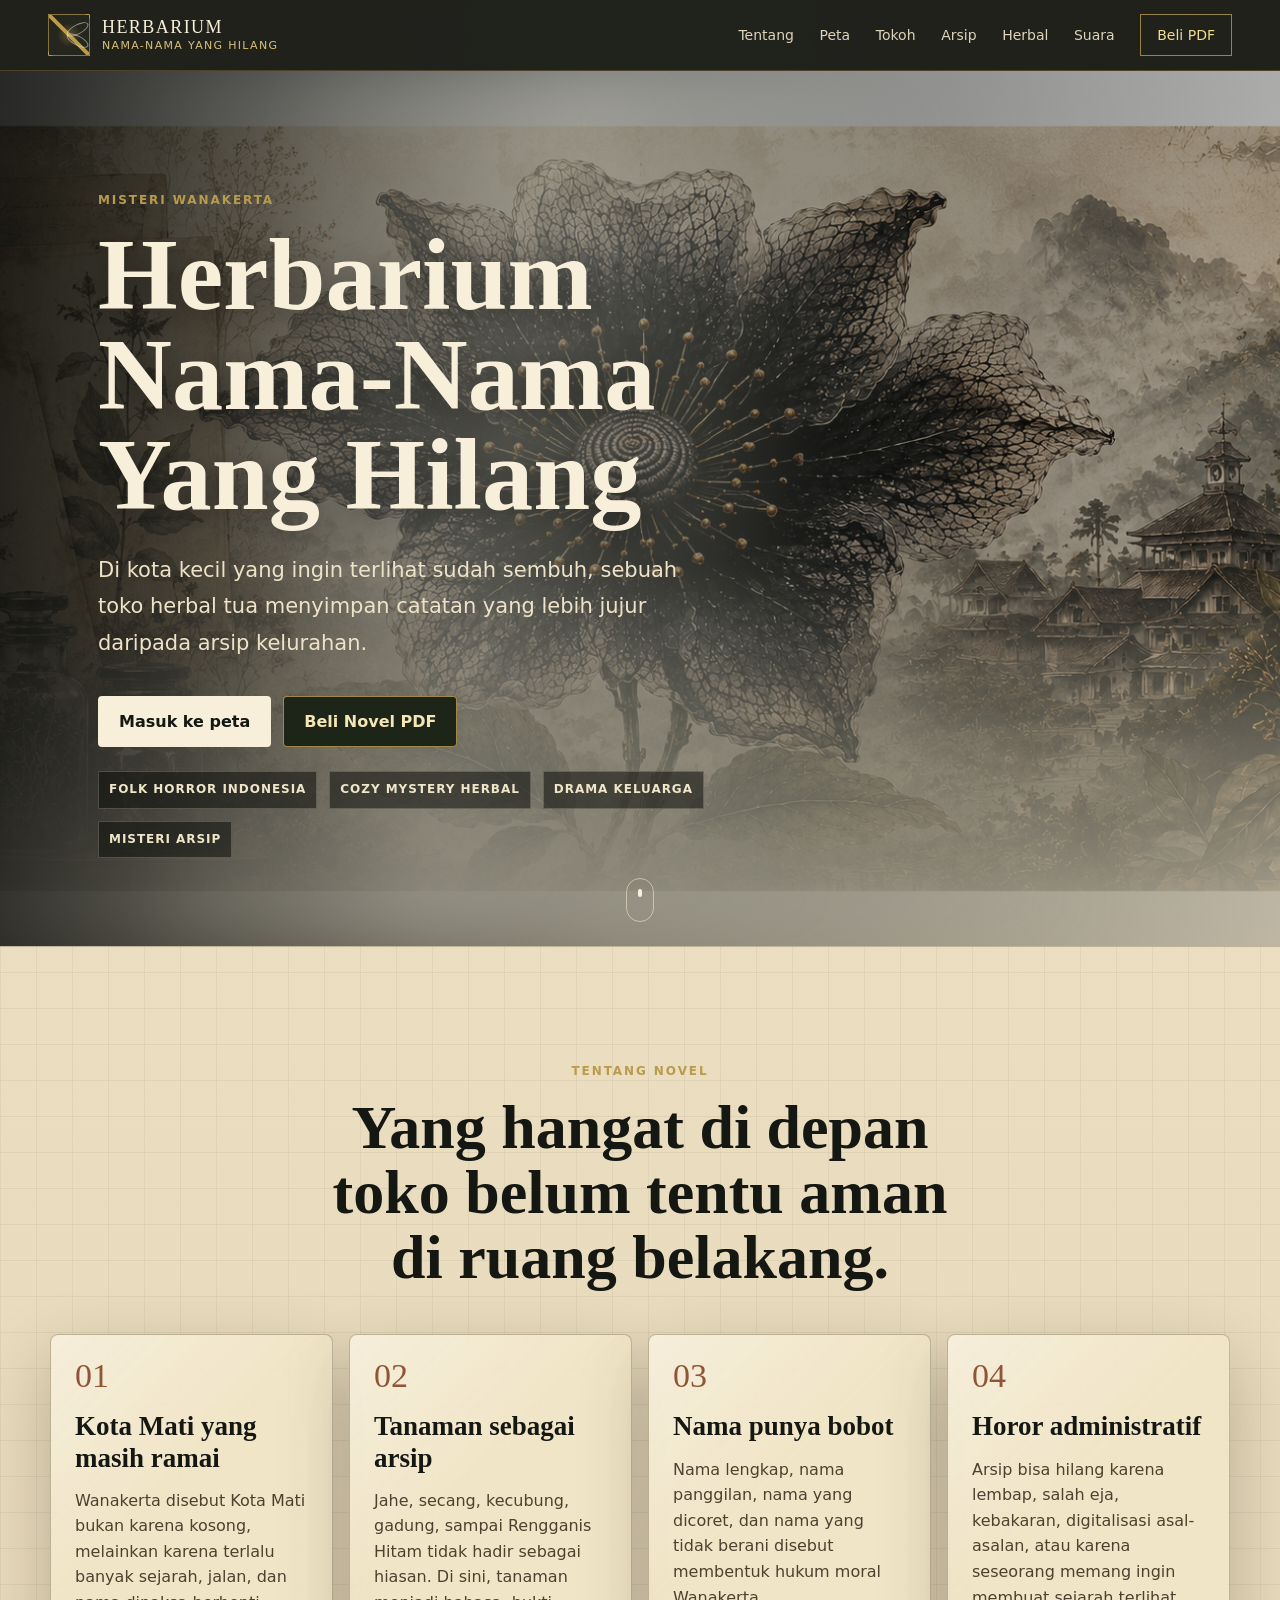
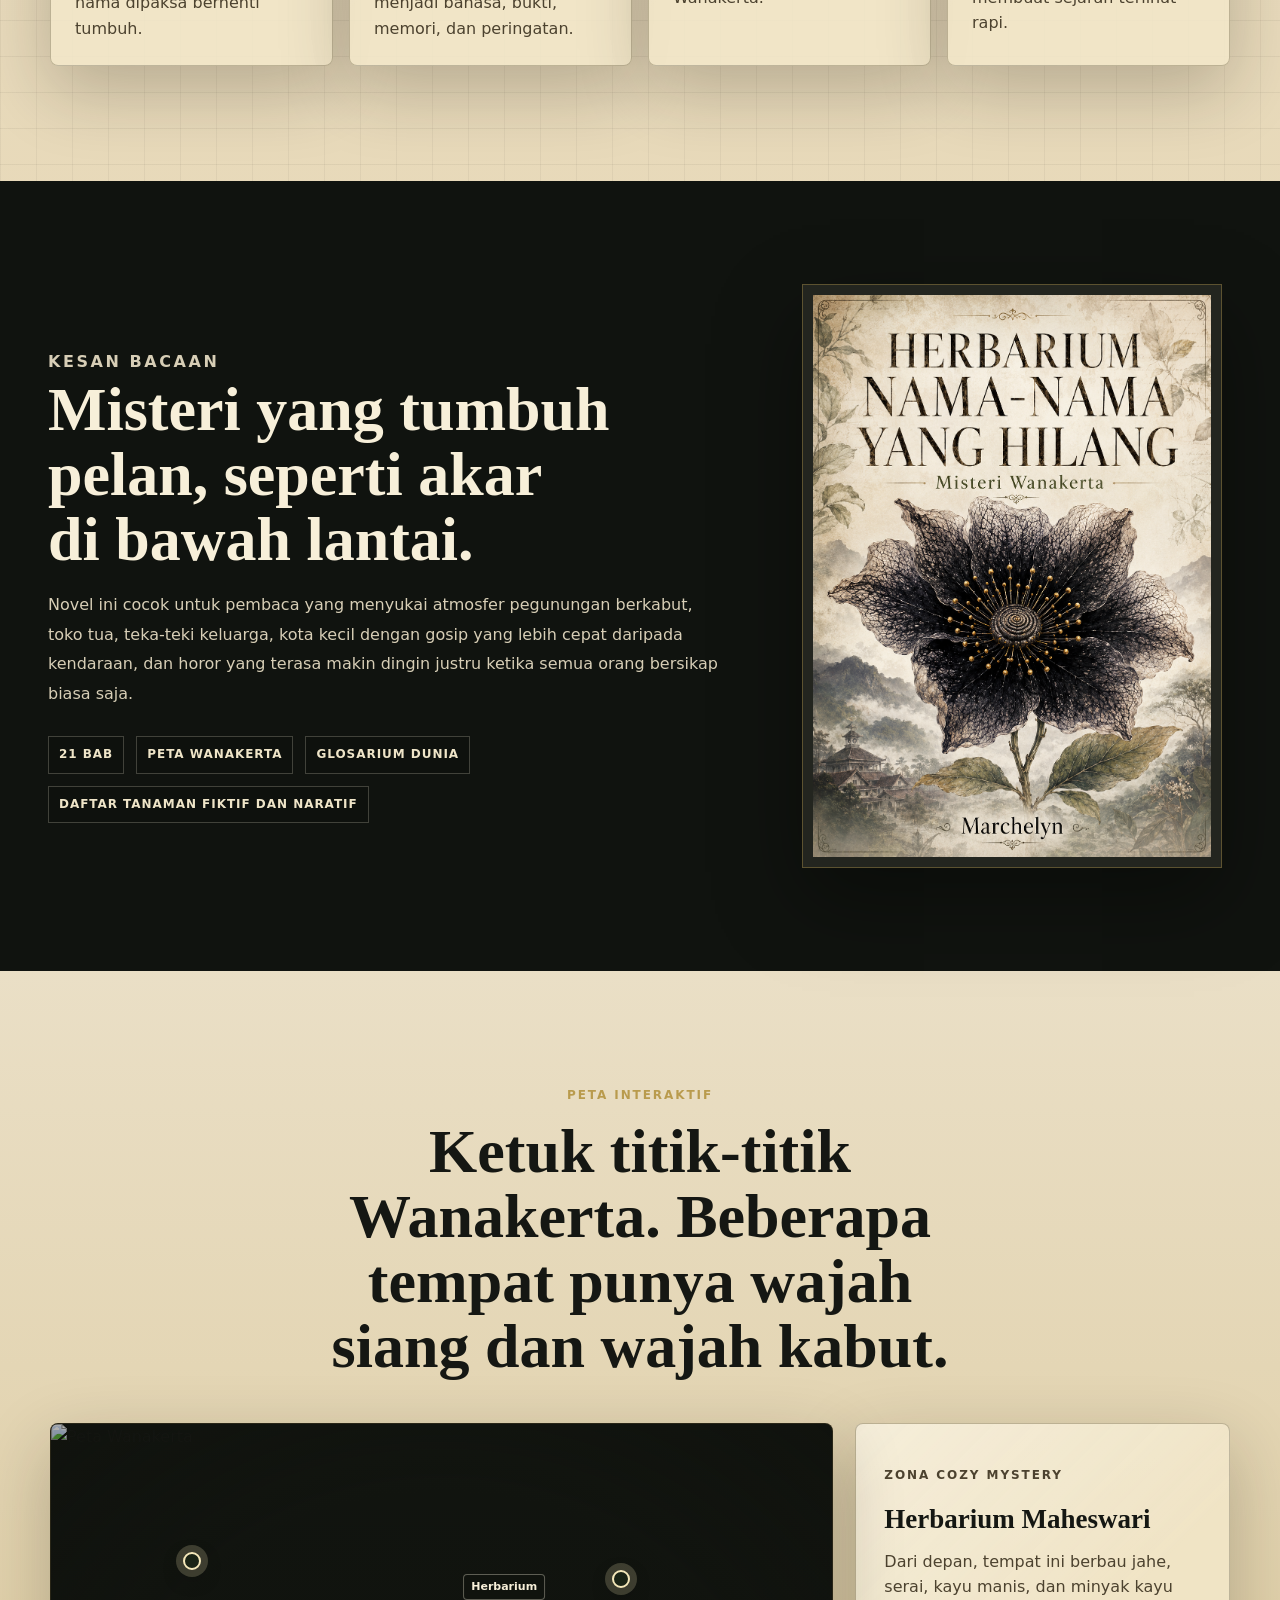
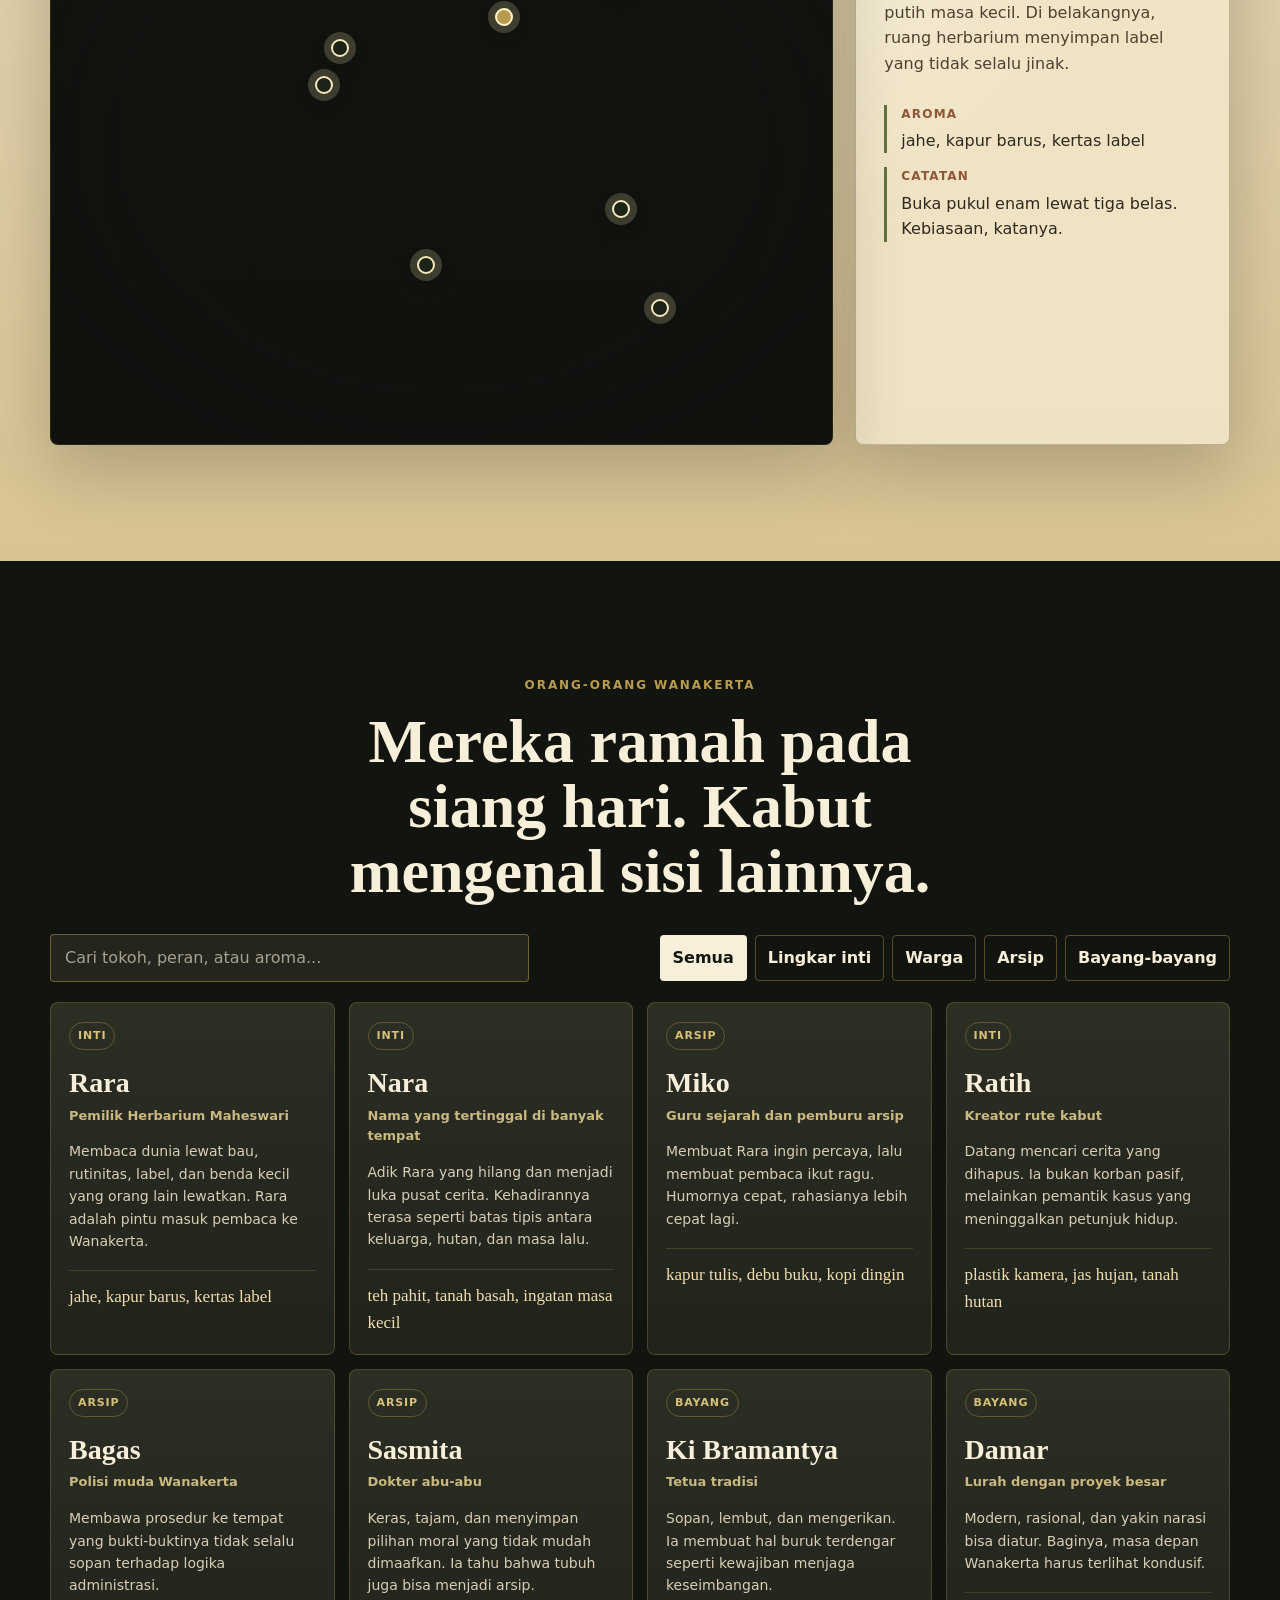
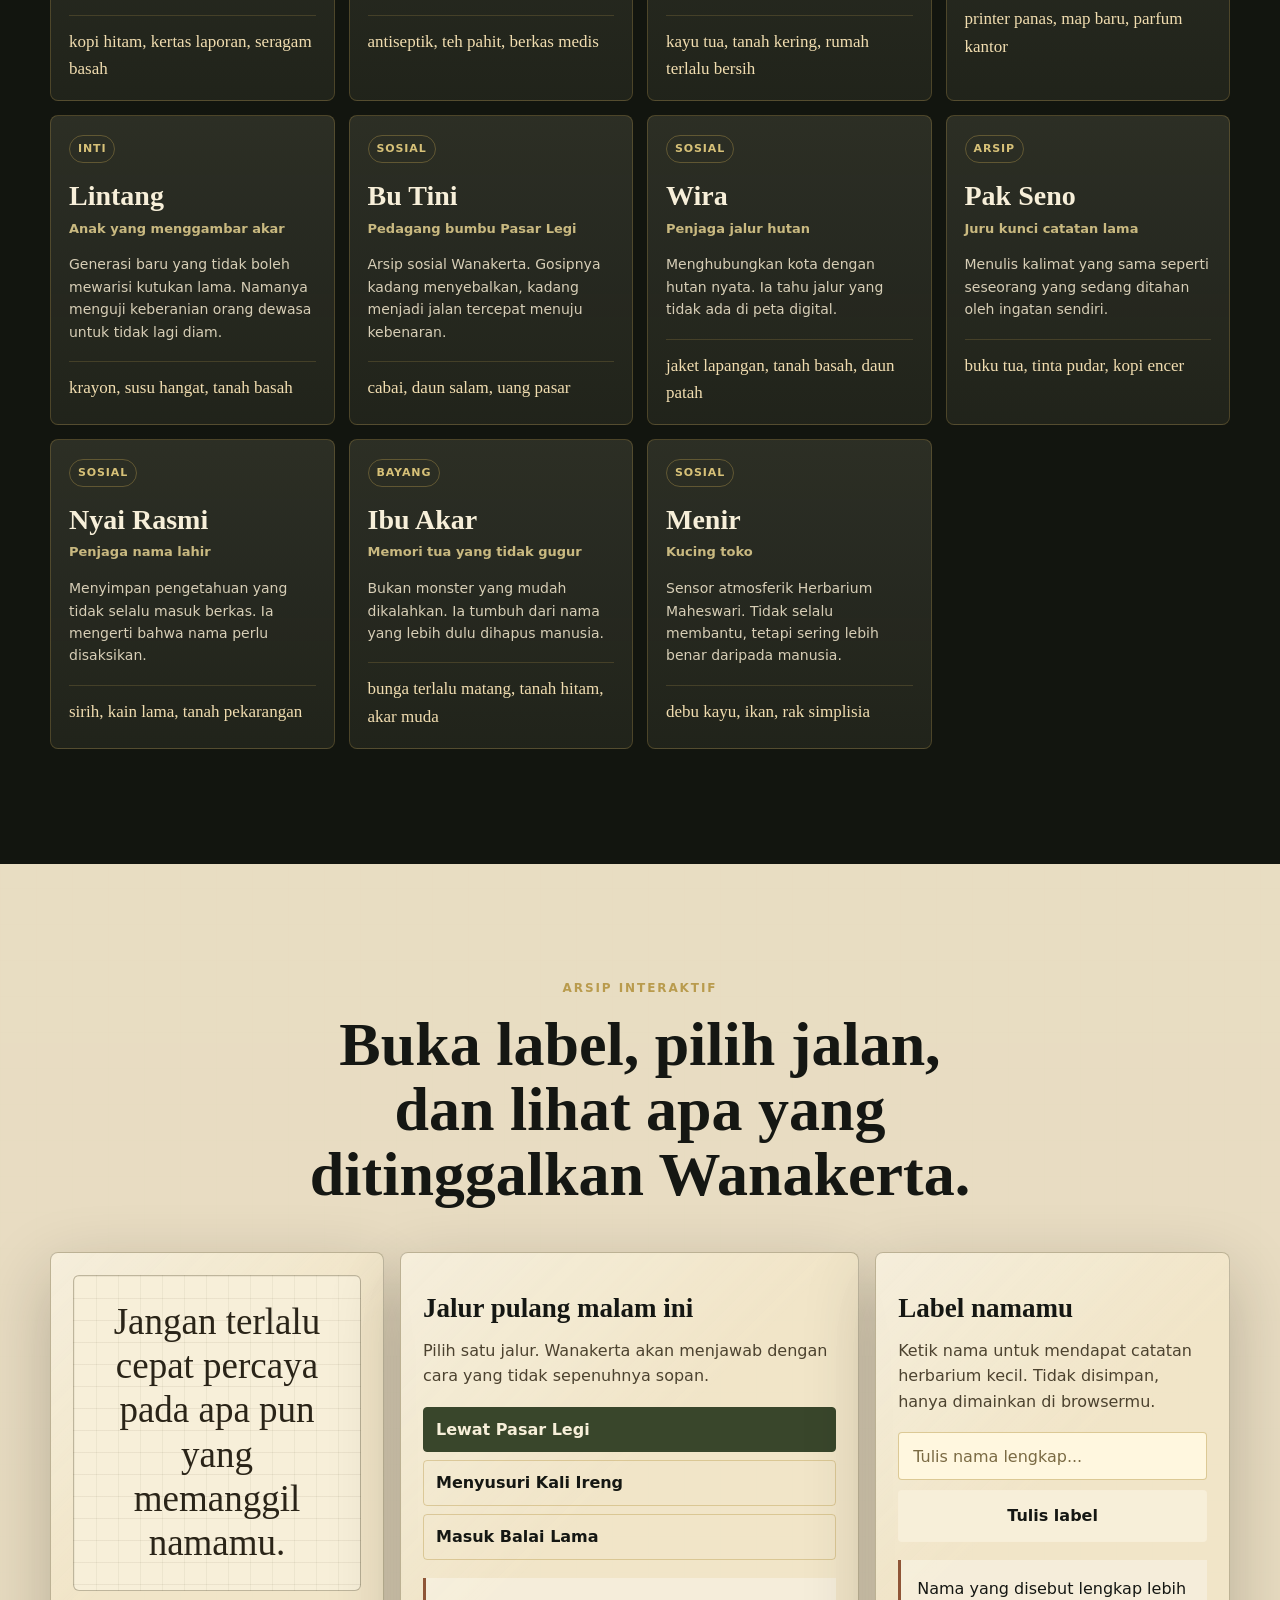
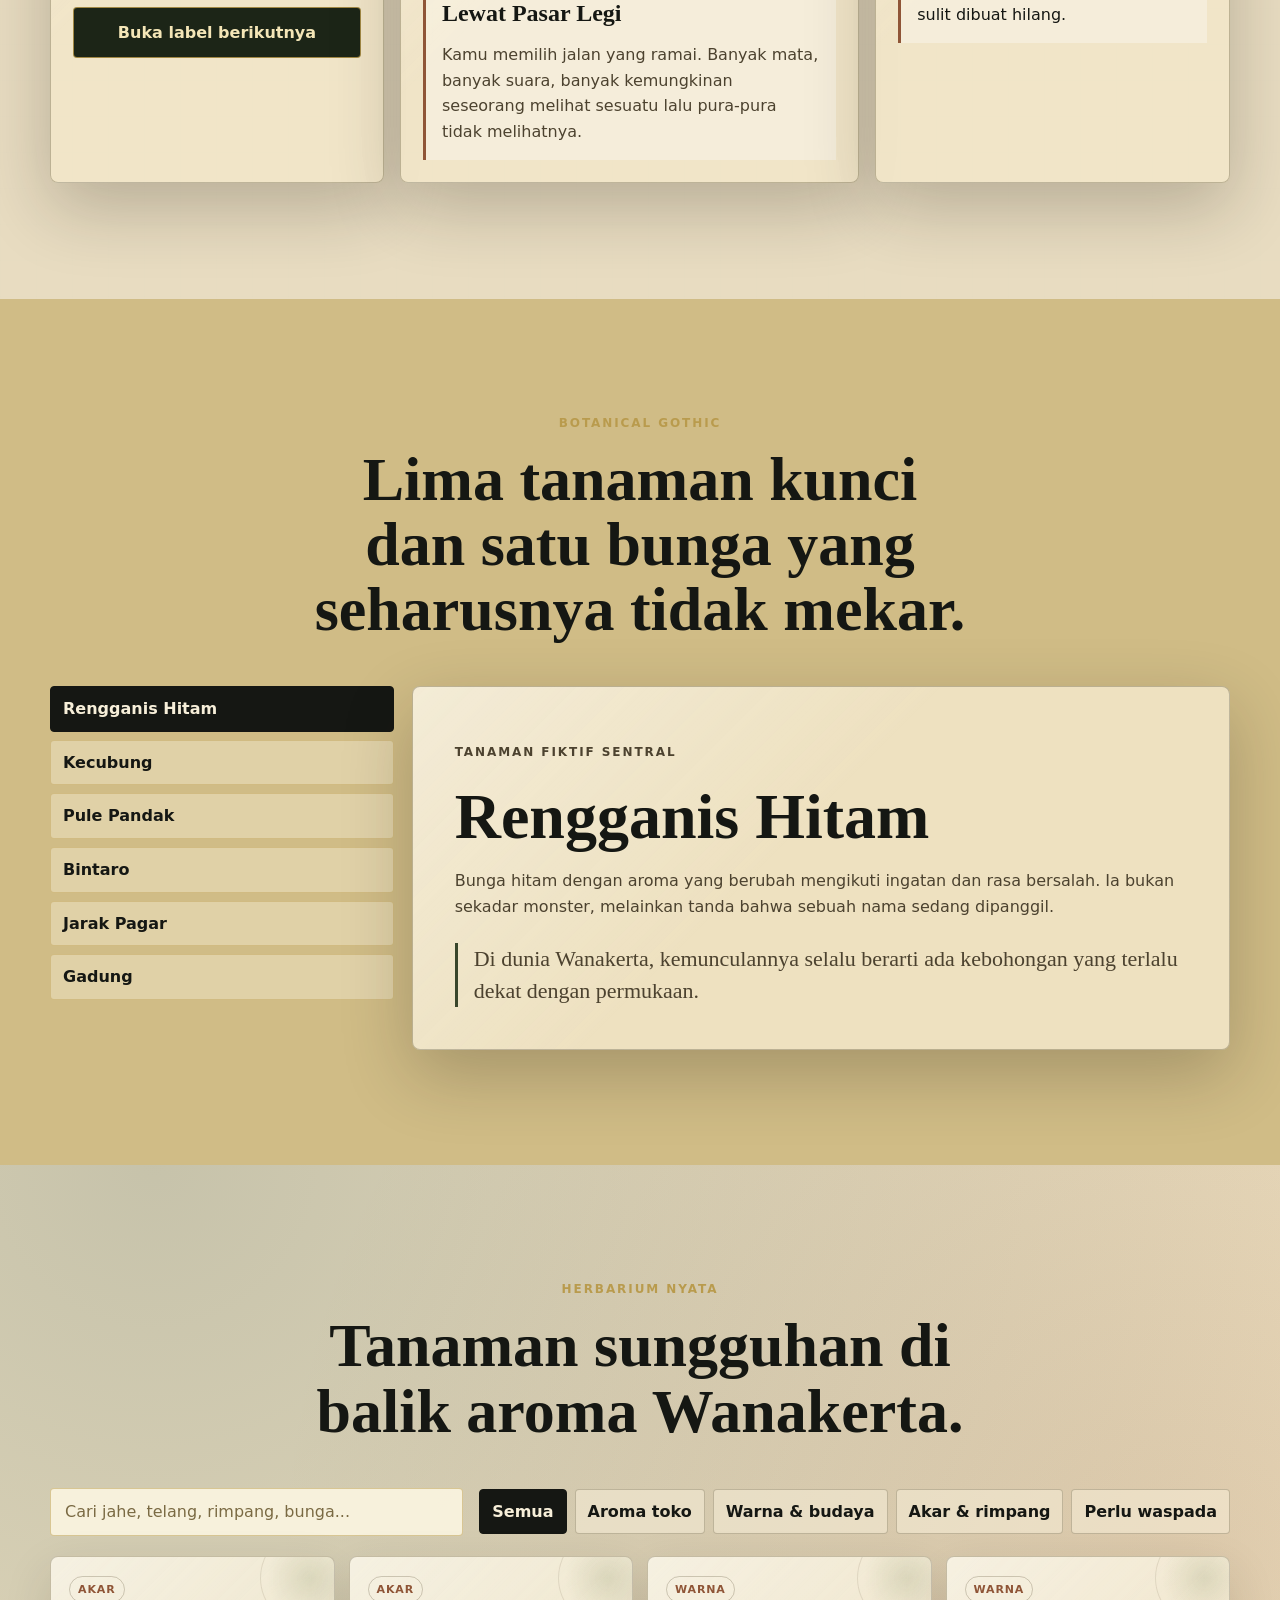
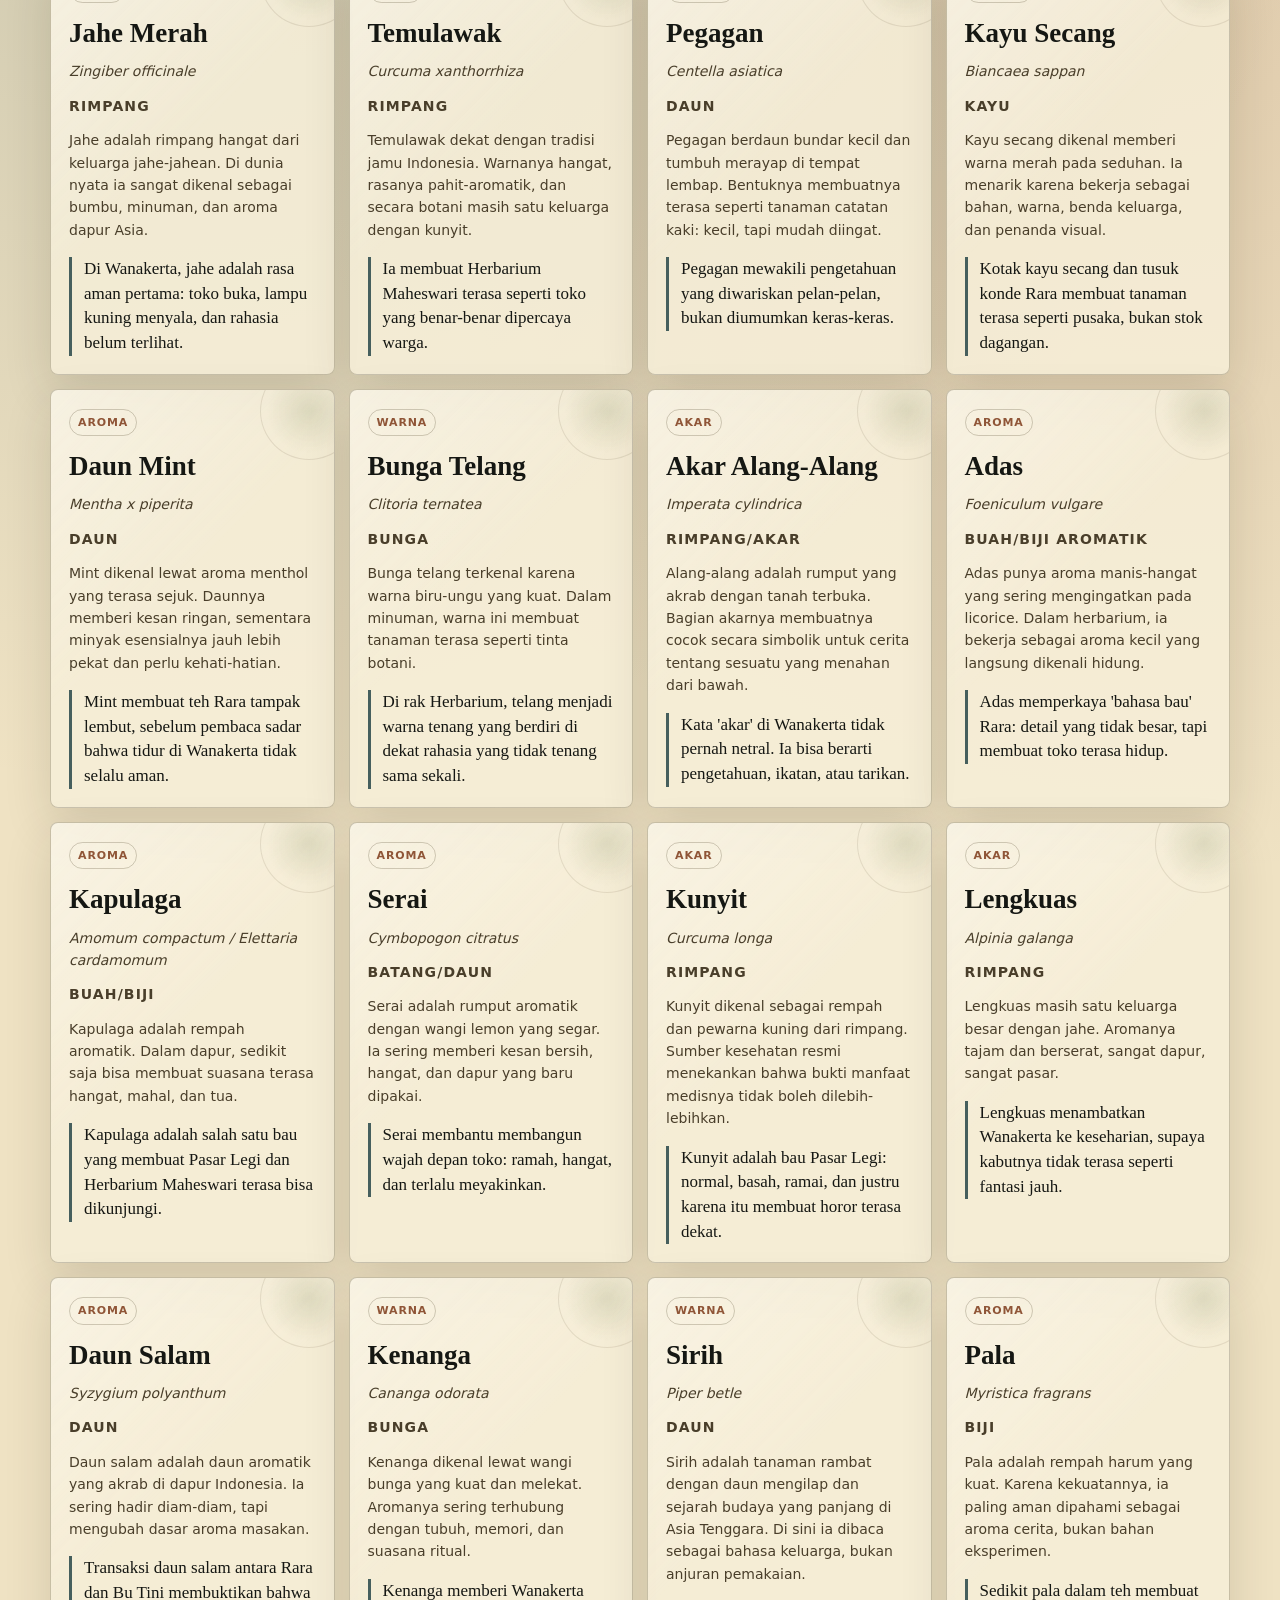
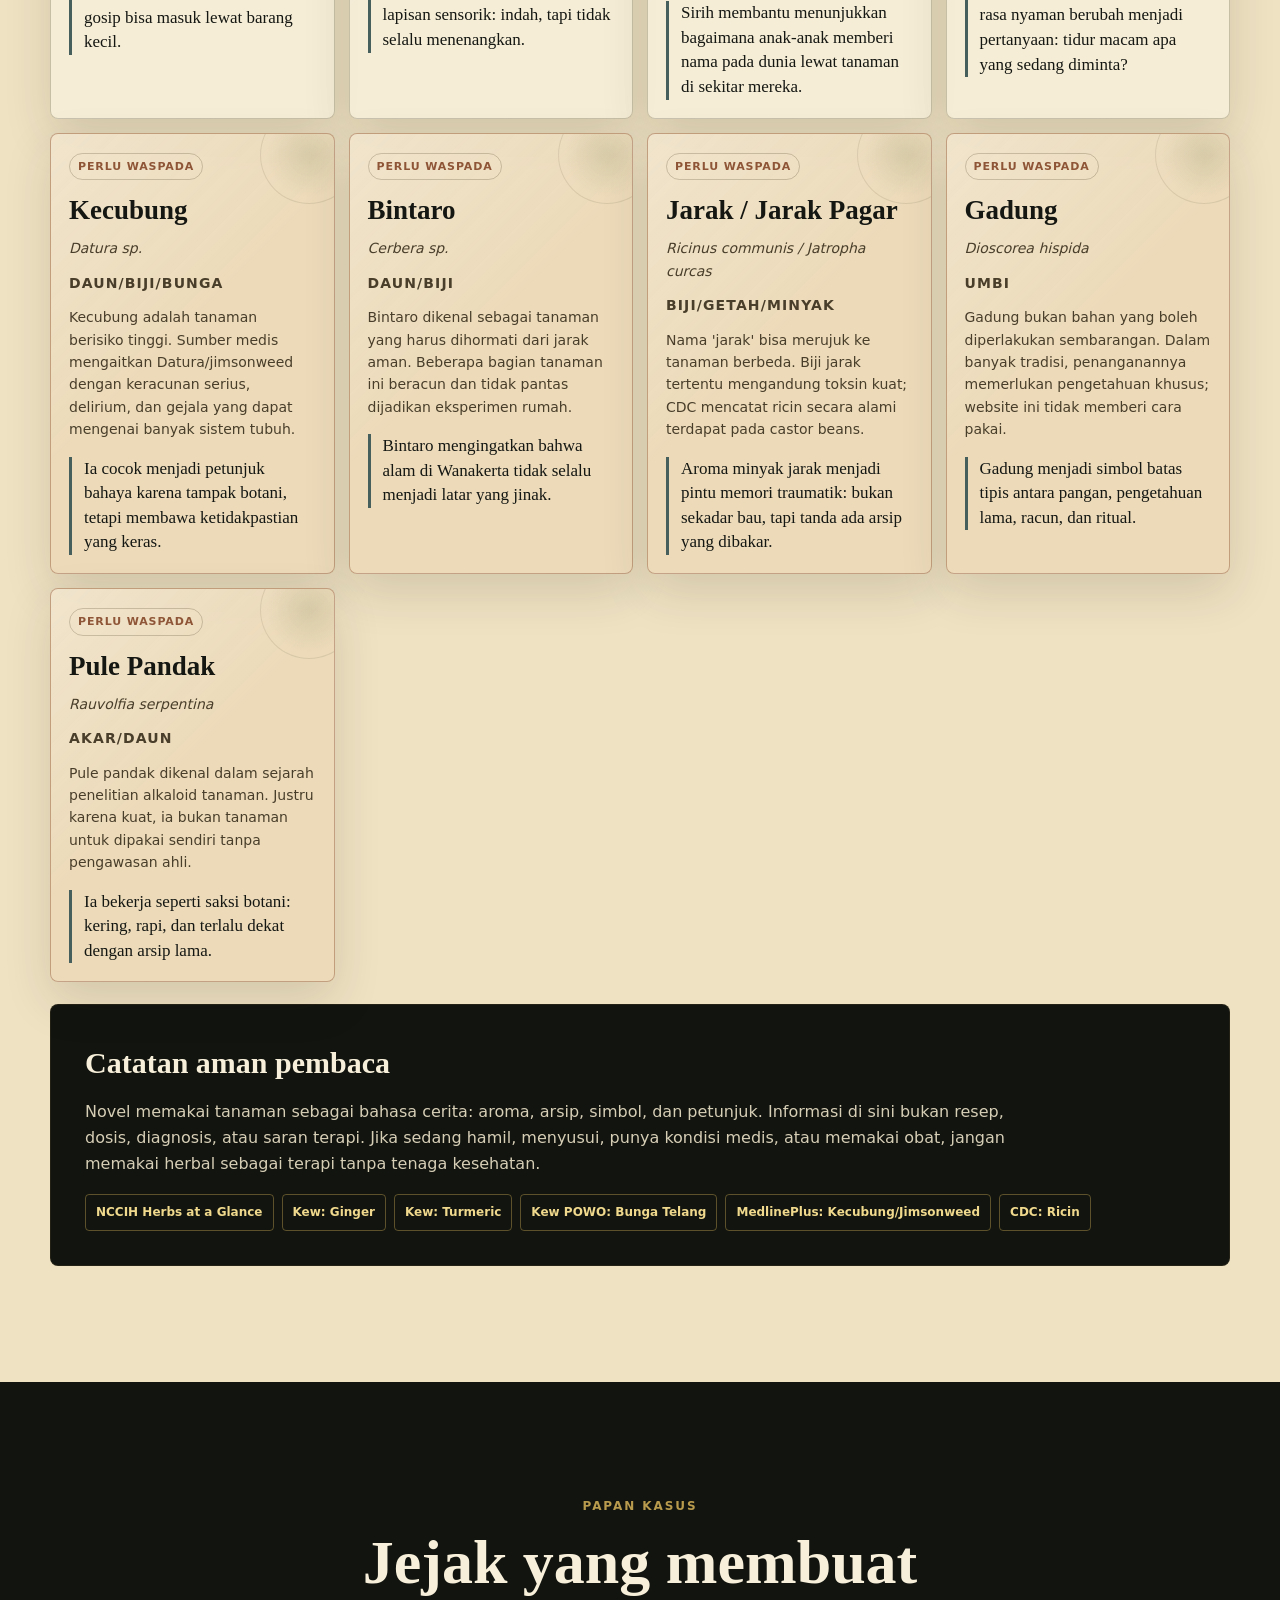
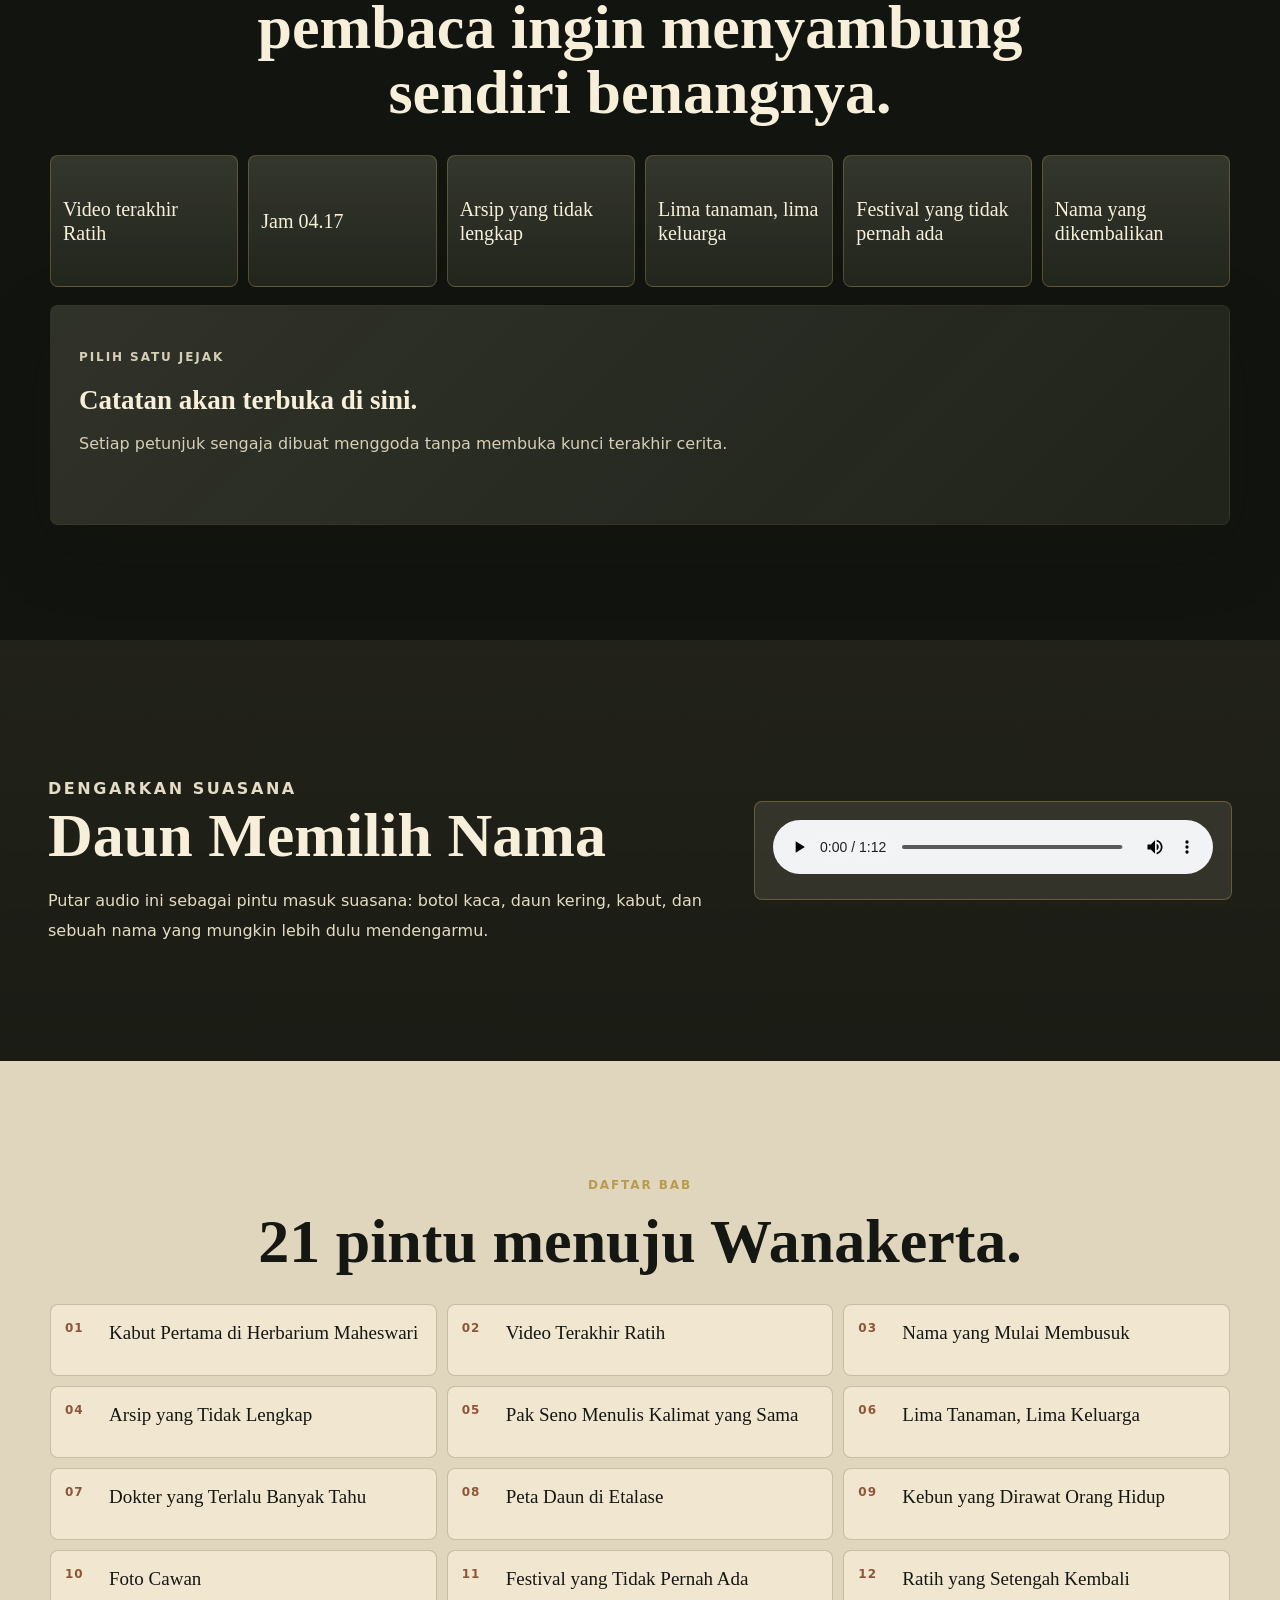
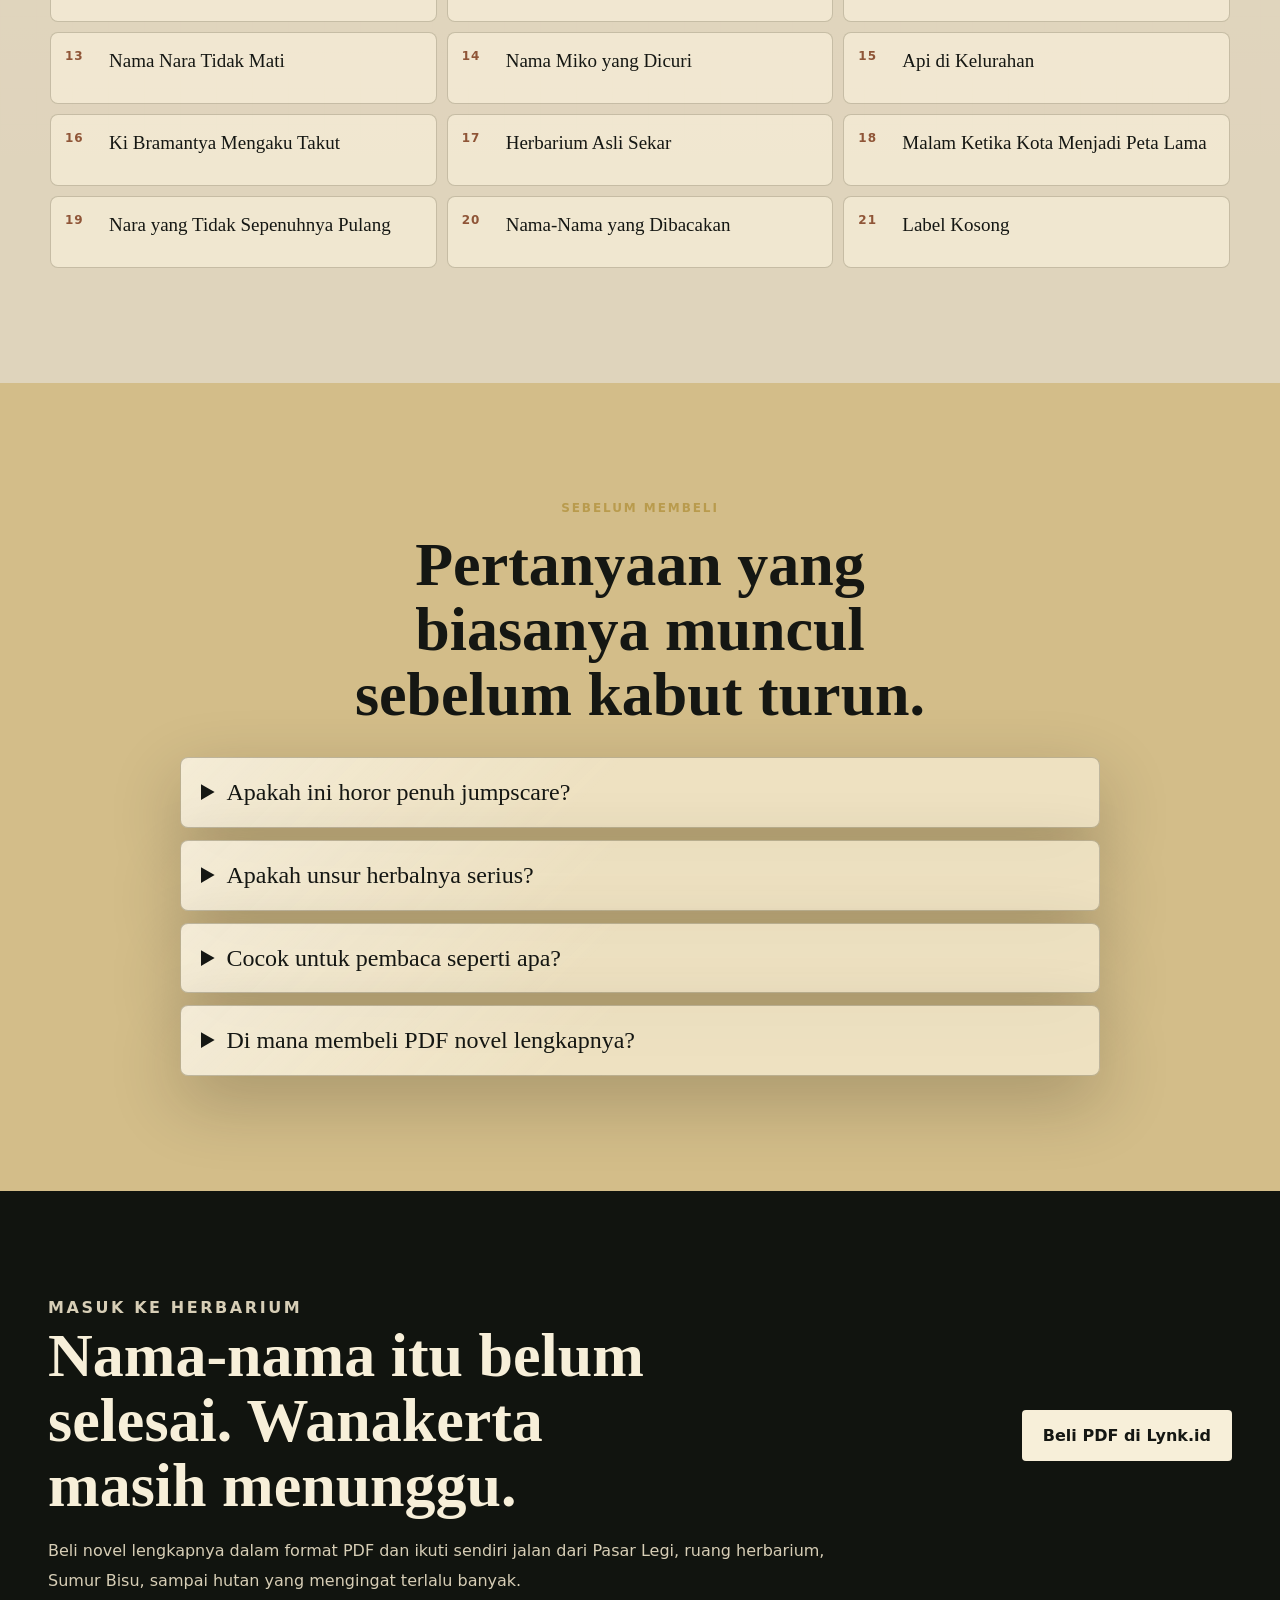
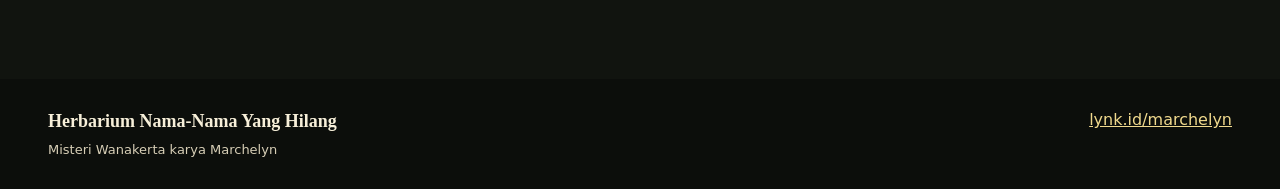
==== commit cab3688b: "Update index.html" ====
--- a/index.html
+++ b/index.html
@@ -91,12 +91,6 @@
         <div class="section-heading">
           <p class="eyebrow">Tentang Novel</p>
           <h2>Yang hangat di depan toko belum tentu aman di ruang belakang.</h2>
-          <p>
-            Dari naskah, worldbuilding, dan character bible, inti promosi novel ini bukan sekadar
-            "ada hutan menyeramkan". Daya tariknya ada pada kota yang terasa nyata: pasar, puskesmas,
-            polsek, sekolah, warung kopi, arsip digital yang kacau, proyek wisata herbal, dan warga
-            yang tahu kapan harus berhenti bicara.
-          </p>
         </div>
 
         <div class="feature-grid">
@@ -160,10 +154,6 @@
         <div class="section-heading">
           <p class="eyebrow">Peta Interaktif</p>
           <h2>Ketuk titik-titik Wanakerta. Beberapa tempat punya wajah siang dan wajah kabut.</h2>
-          <p>
-            Titik ini dibuat dari peta Wanakerta dan catatan worldbuilding. Pilih lokasi untuk membuka
-            catatan promosi tanpa membocorkan jawaban besar novel.
-          </p>
         </div>
 
         <div class="map-layout">
@@ -243,10 +233,6 @@
         <div class="section-heading">
           <p class="eyebrow">Arsip Interaktif</p>
           <h2>Buka label, pilih jalan, dan lihat apa yang ditinggalkan Wanakerta.</h2>
-          <p>
-            Bagian ini dirancang seperti meja racik Rara: sedikit catatan, sedikit peta, sedikit bau
-            tanah basah, dan cukup pertanyaan untuk membuat pembaca ingin membuka novel lengkapnya.
-          </p>
         </div>
 
         <div class="archive-grid">
@@ -295,10 +281,6 @@
         <div class="section-heading">
           <p class="eyebrow">Botanical Gothic</p>
           <h2>Lima tanaman kunci dan satu bunga yang seharusnya tidak mekar.</h2>
-          <p>
-            Catatan ini bersifat fiksi dan naratif. Tanaman di novel dipakai sebagai simbol, petunjuk,
-            dan atmosfer, bukan panduan medis, racun, atau penggunaan nyata.
-          </p>
         </div>
 
         <div class="plant-board">
@@ -329,11 +311,6 @@
         <div class="section-heading">
           <p class="eyebrow">Herbarium Nyata</p>
           <h2>Tanaman sungguhan di balik aroma Wanakerta.</h2>
-          <p>
-            Bagian ini menambah rasa “ilmu herbarium” tanpa mengubah website menjadi panduan
-            pengobatan. Isinya fokus pada nama, bagian tanaman, aroma, budaya, dan peran atmosferik
-            dalam novel. Tanaman berisiko diberi penanda khusus dan tidak boleh dicoba-coba.
-          </p>
         </div>
 
         <div class="herb-tools">
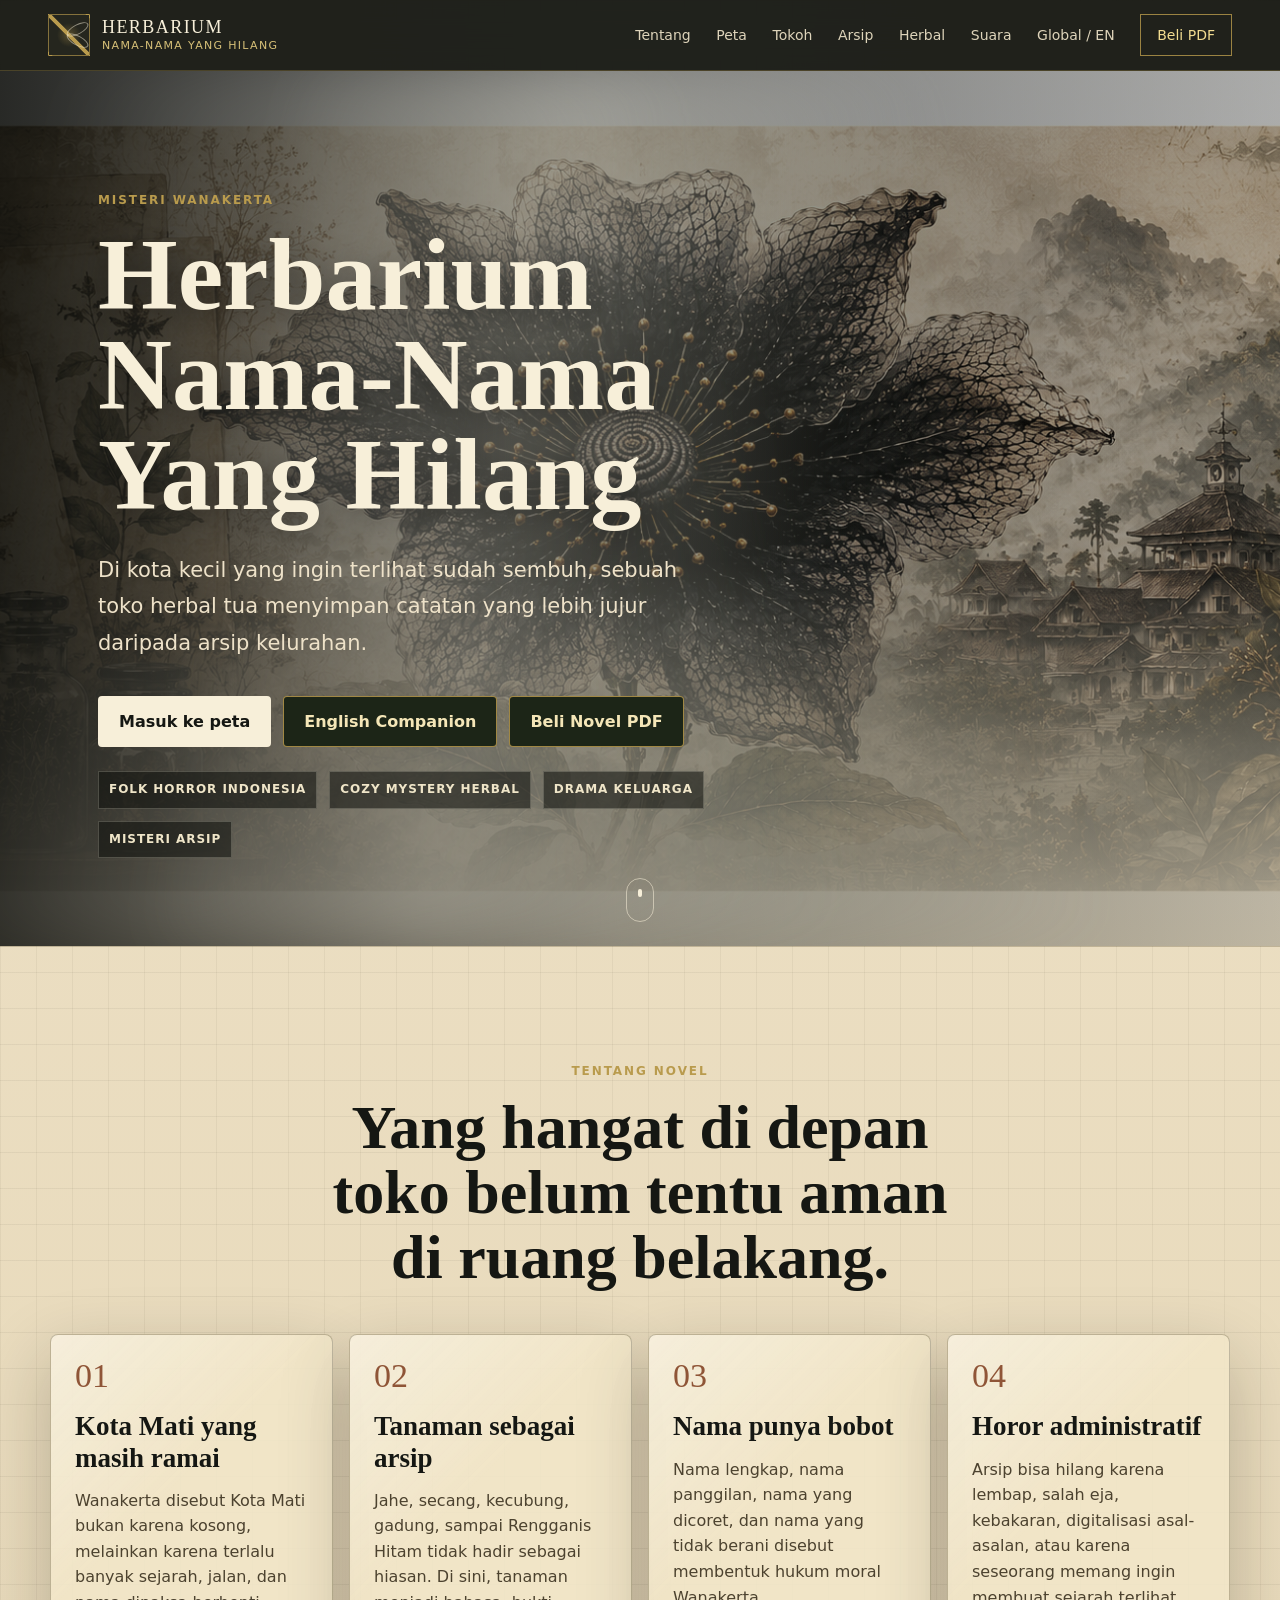
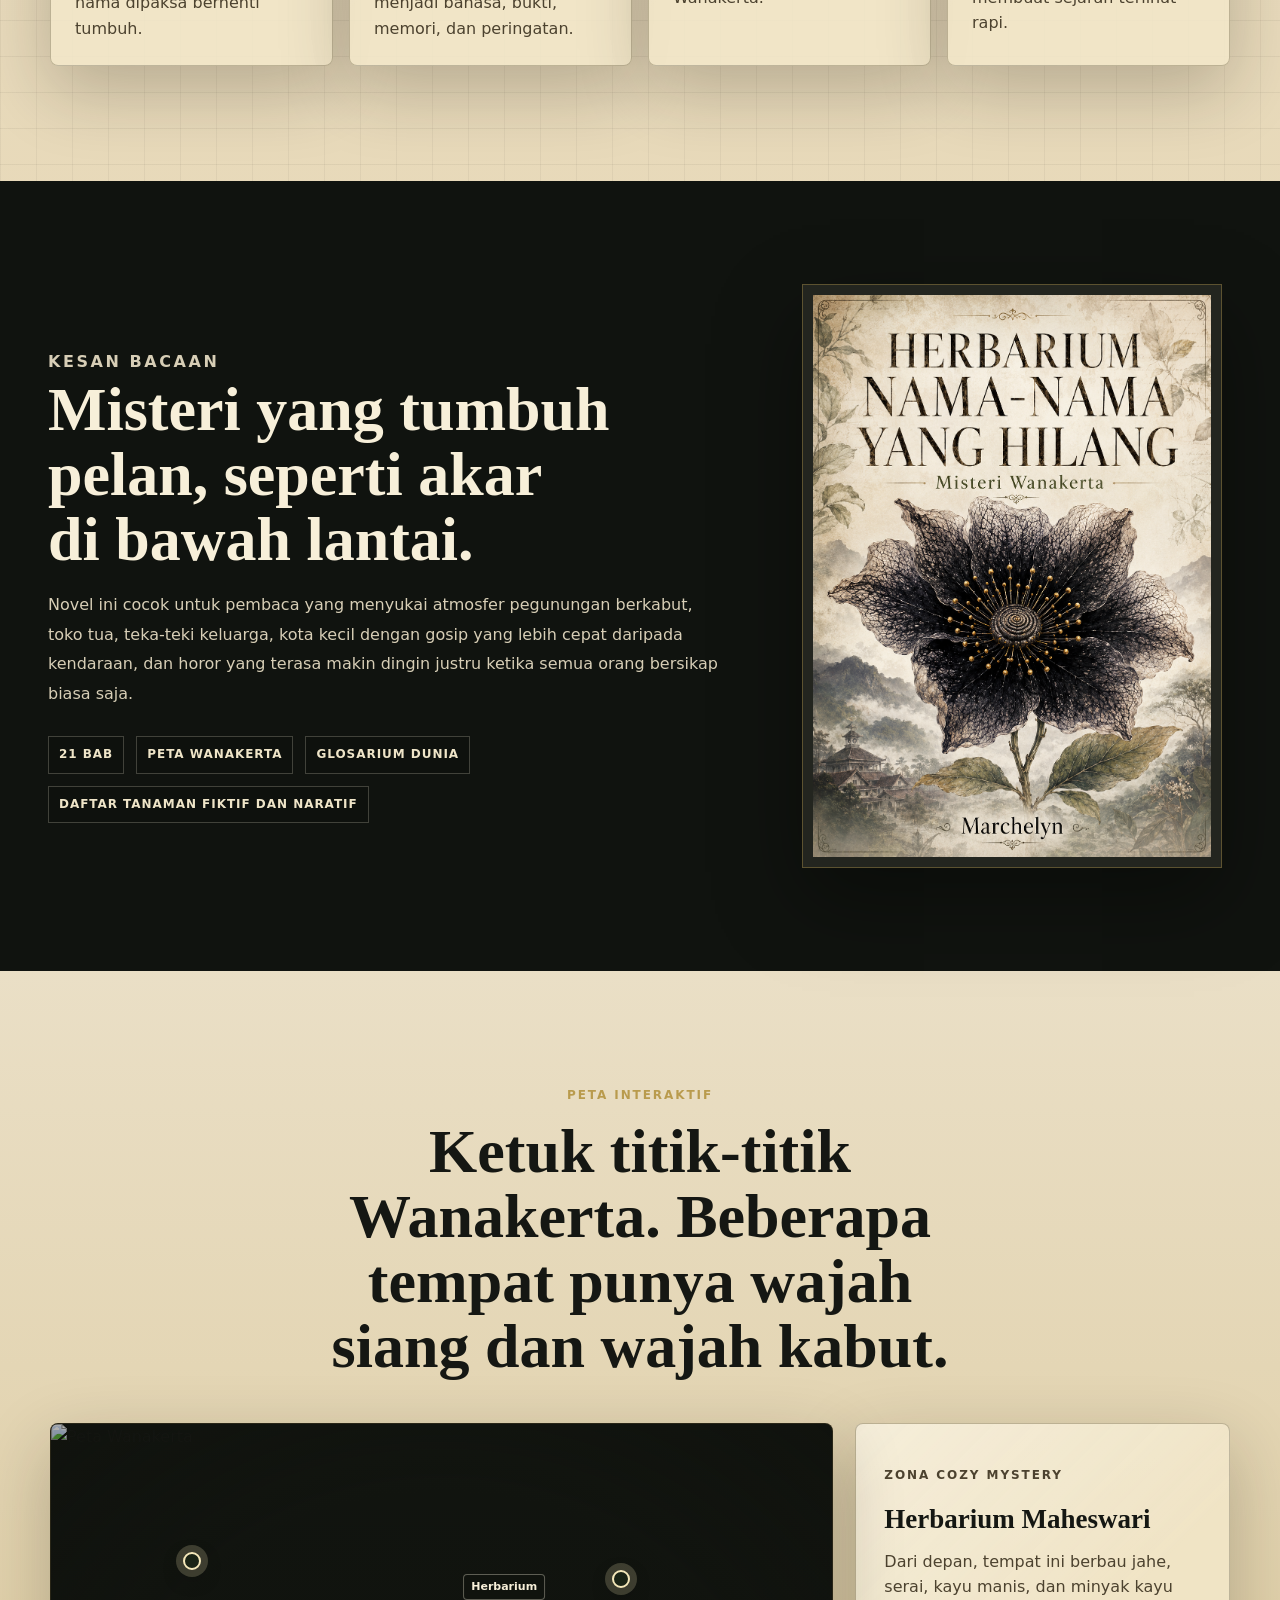
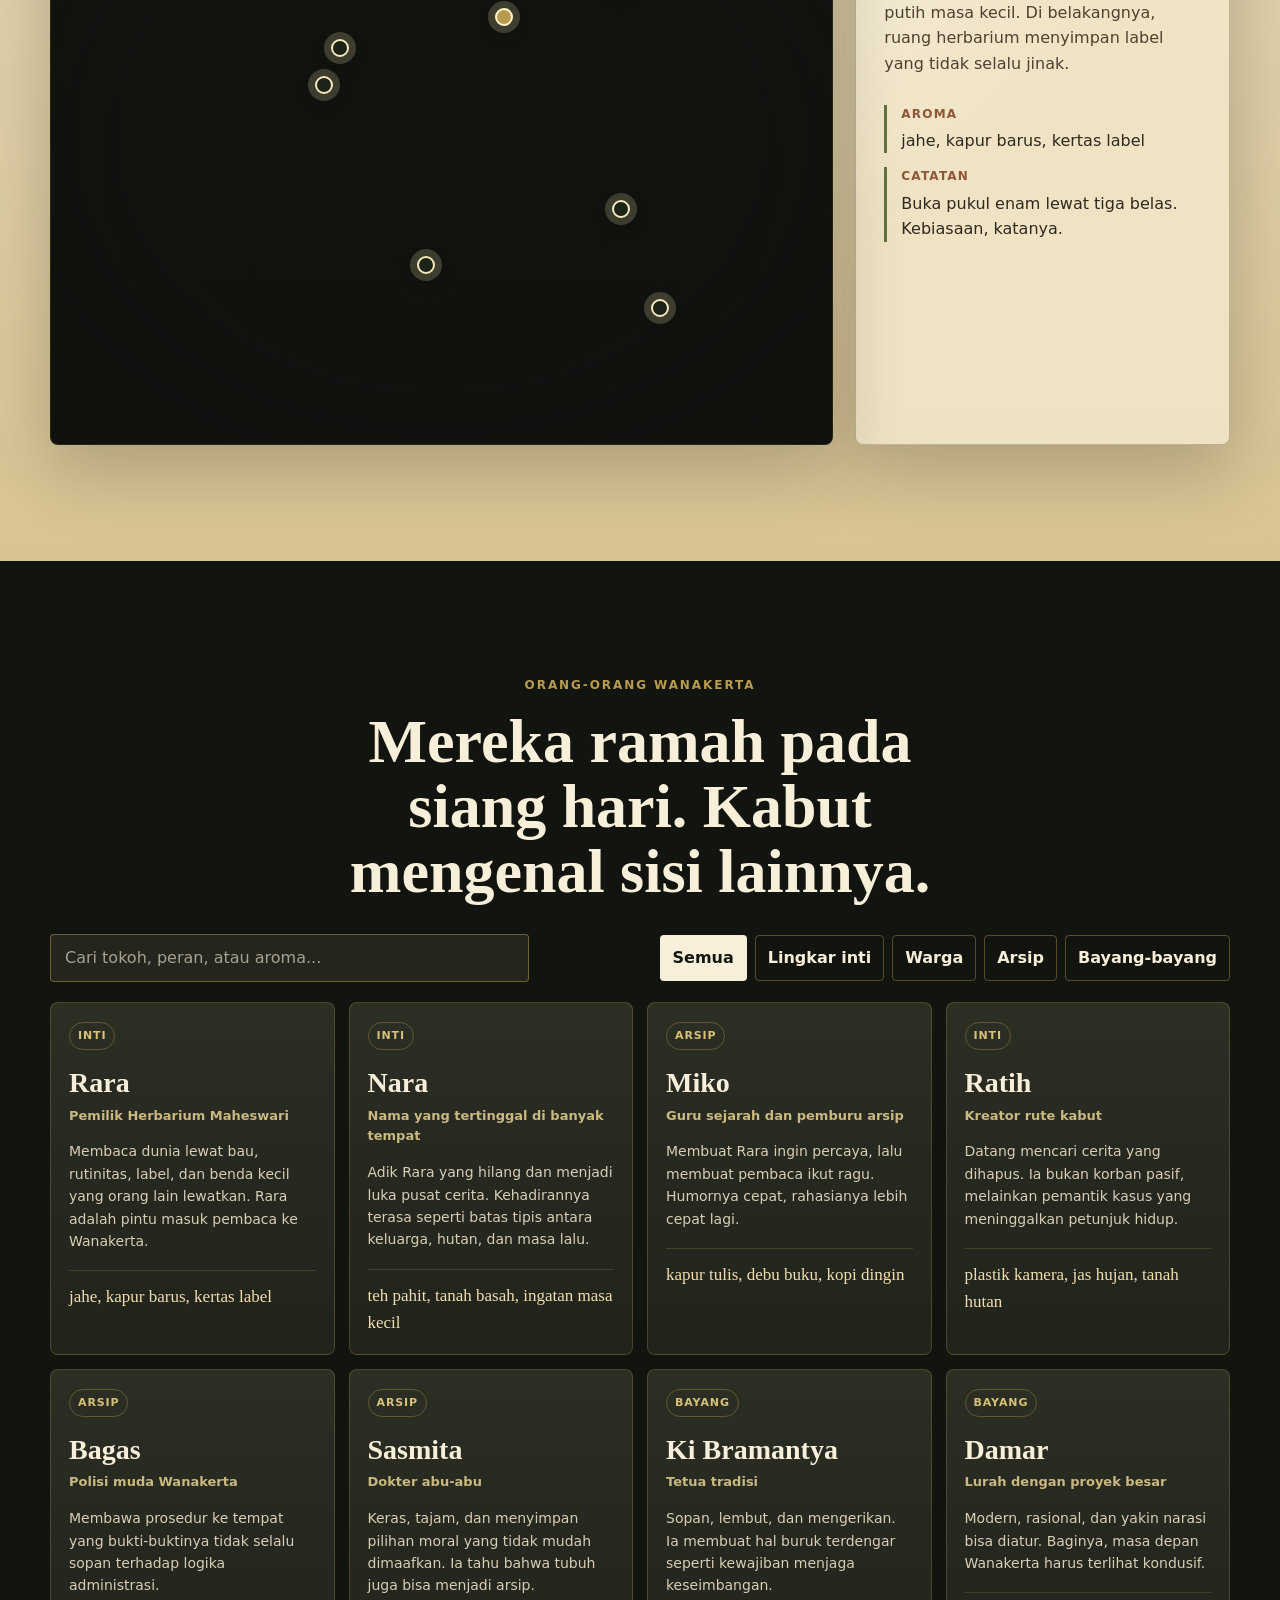
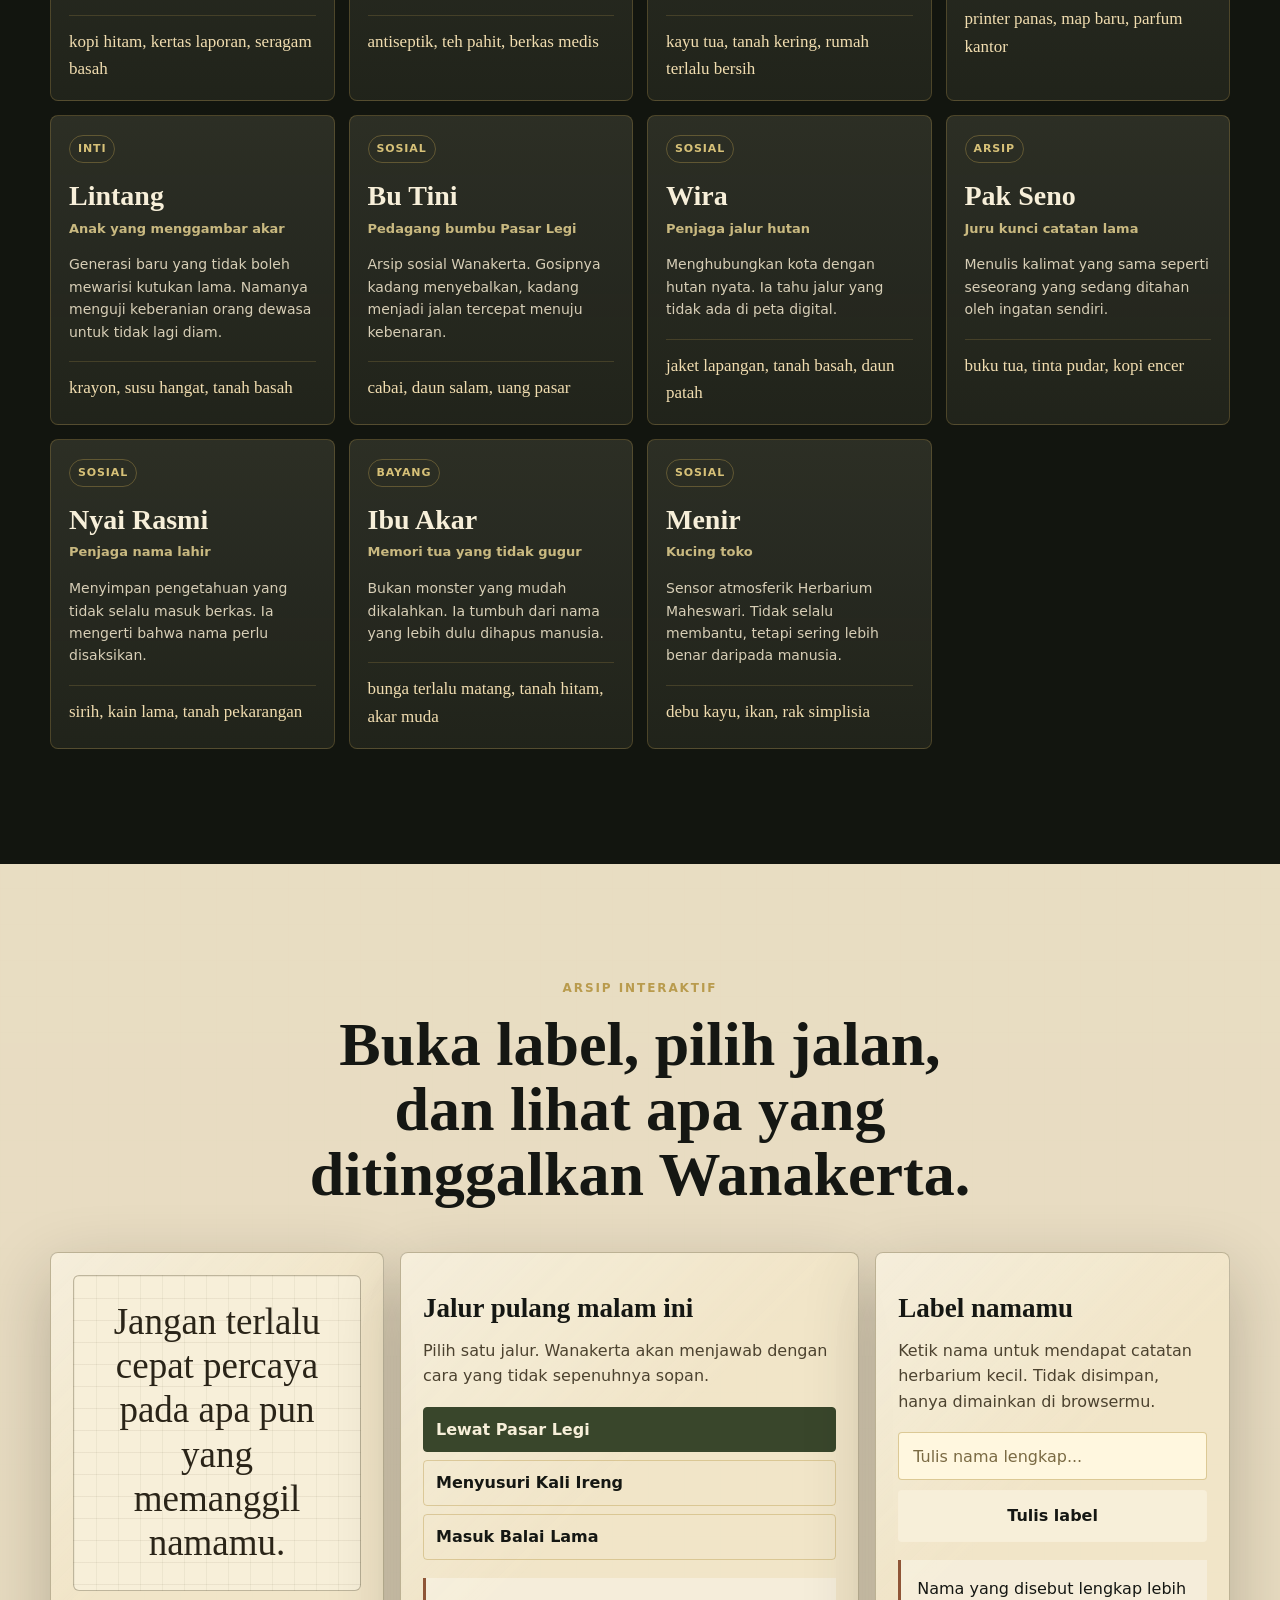
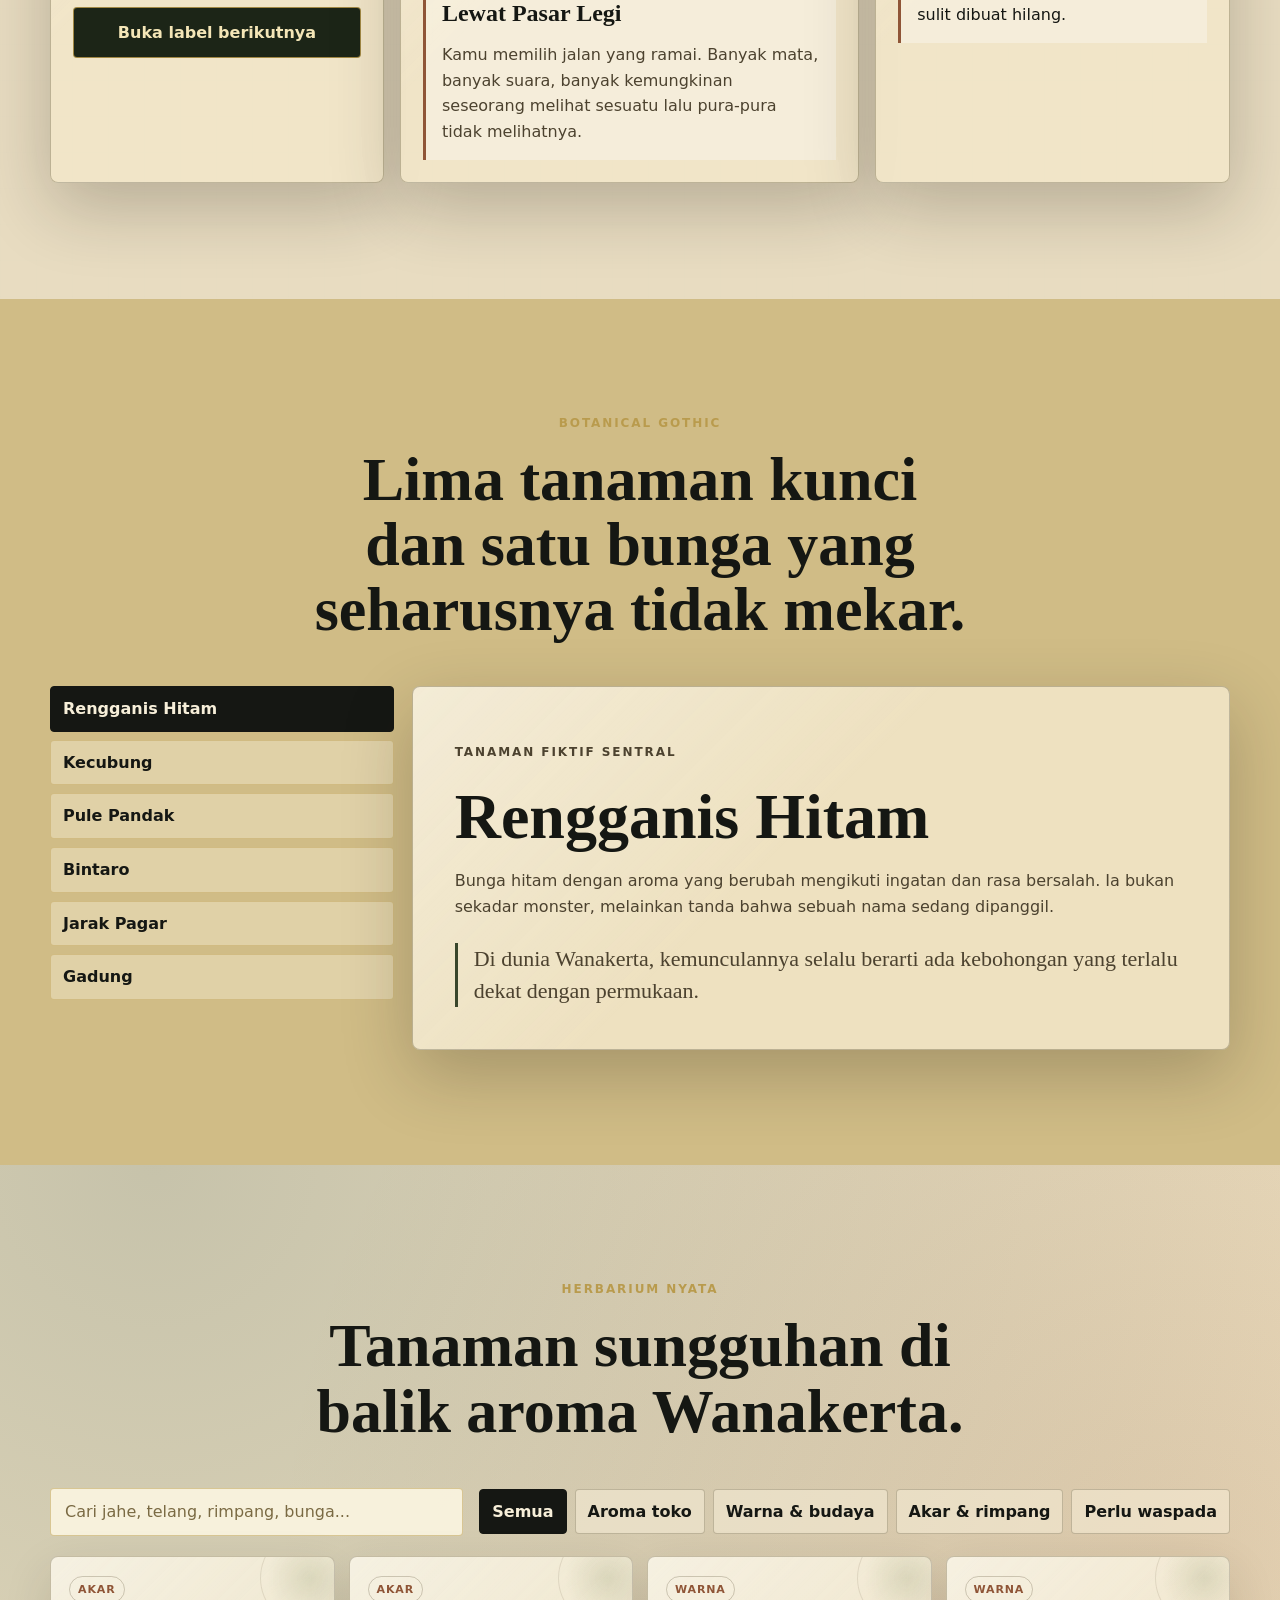
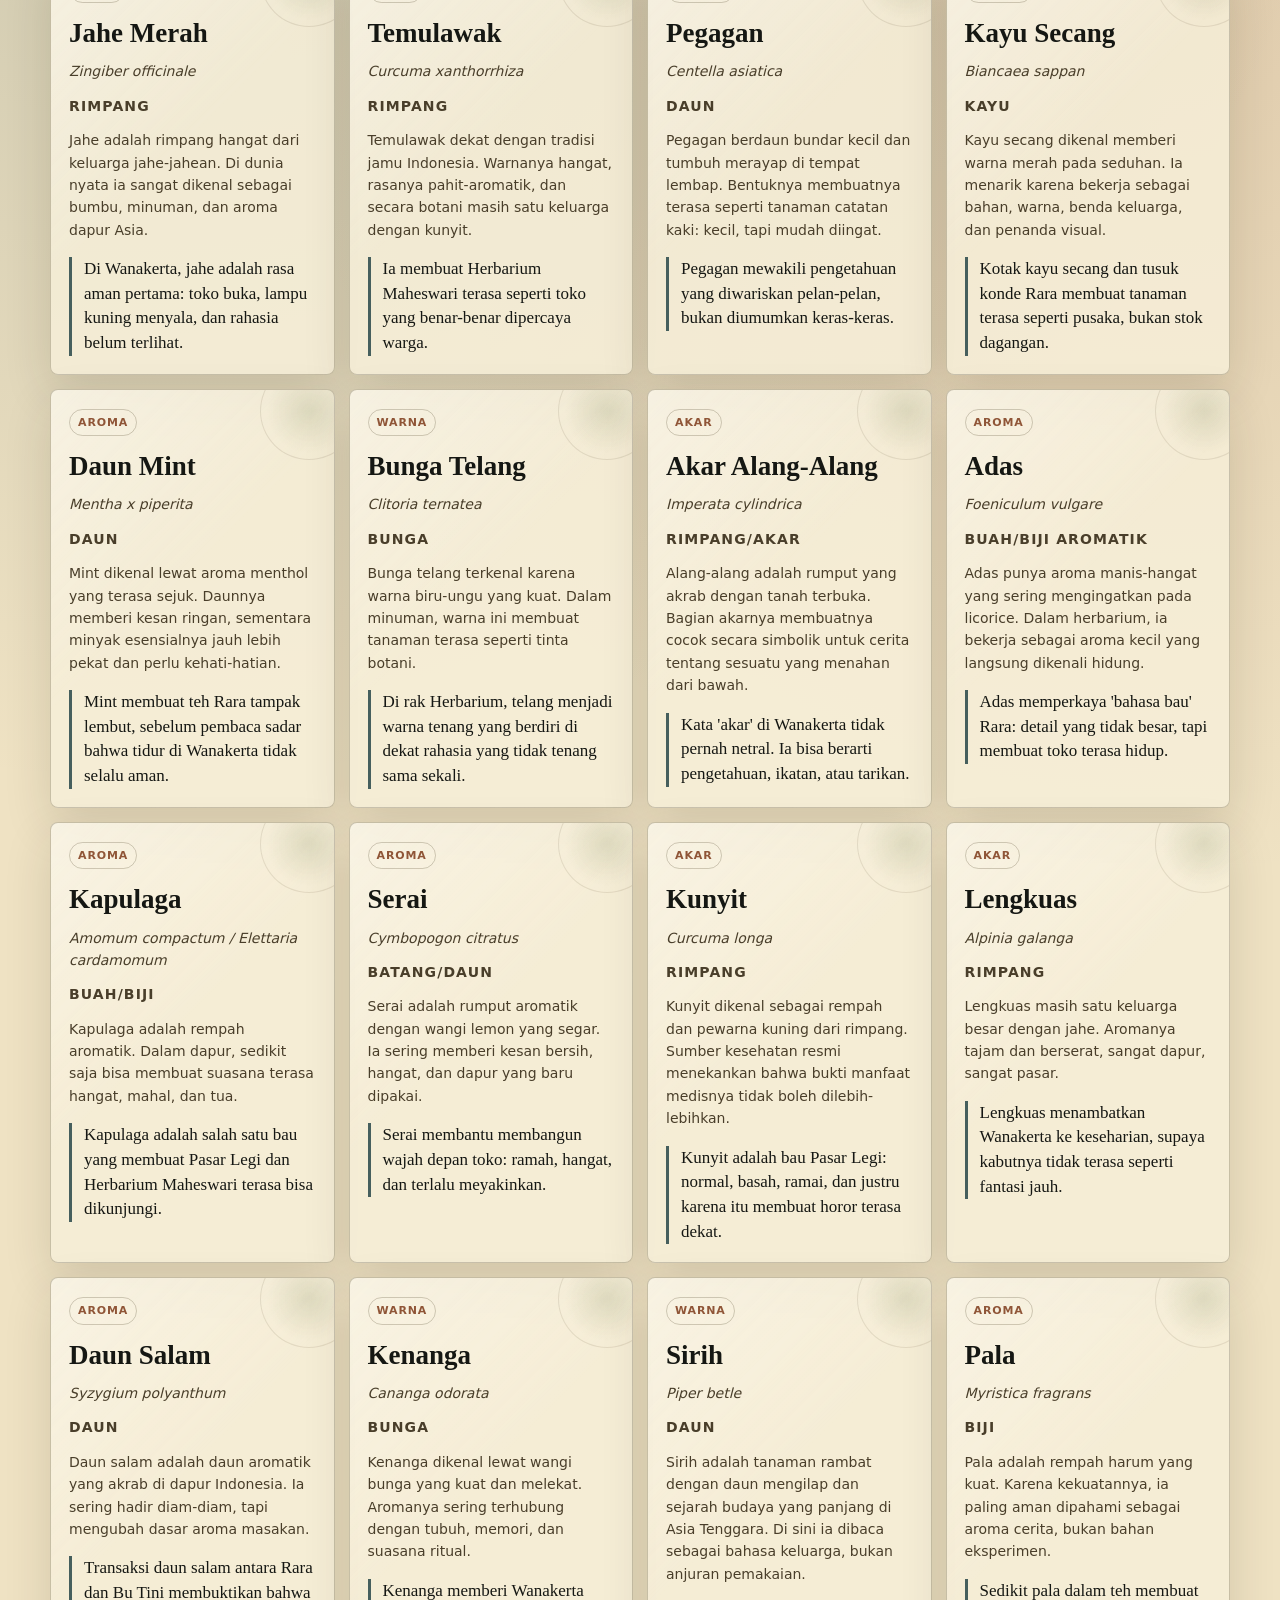
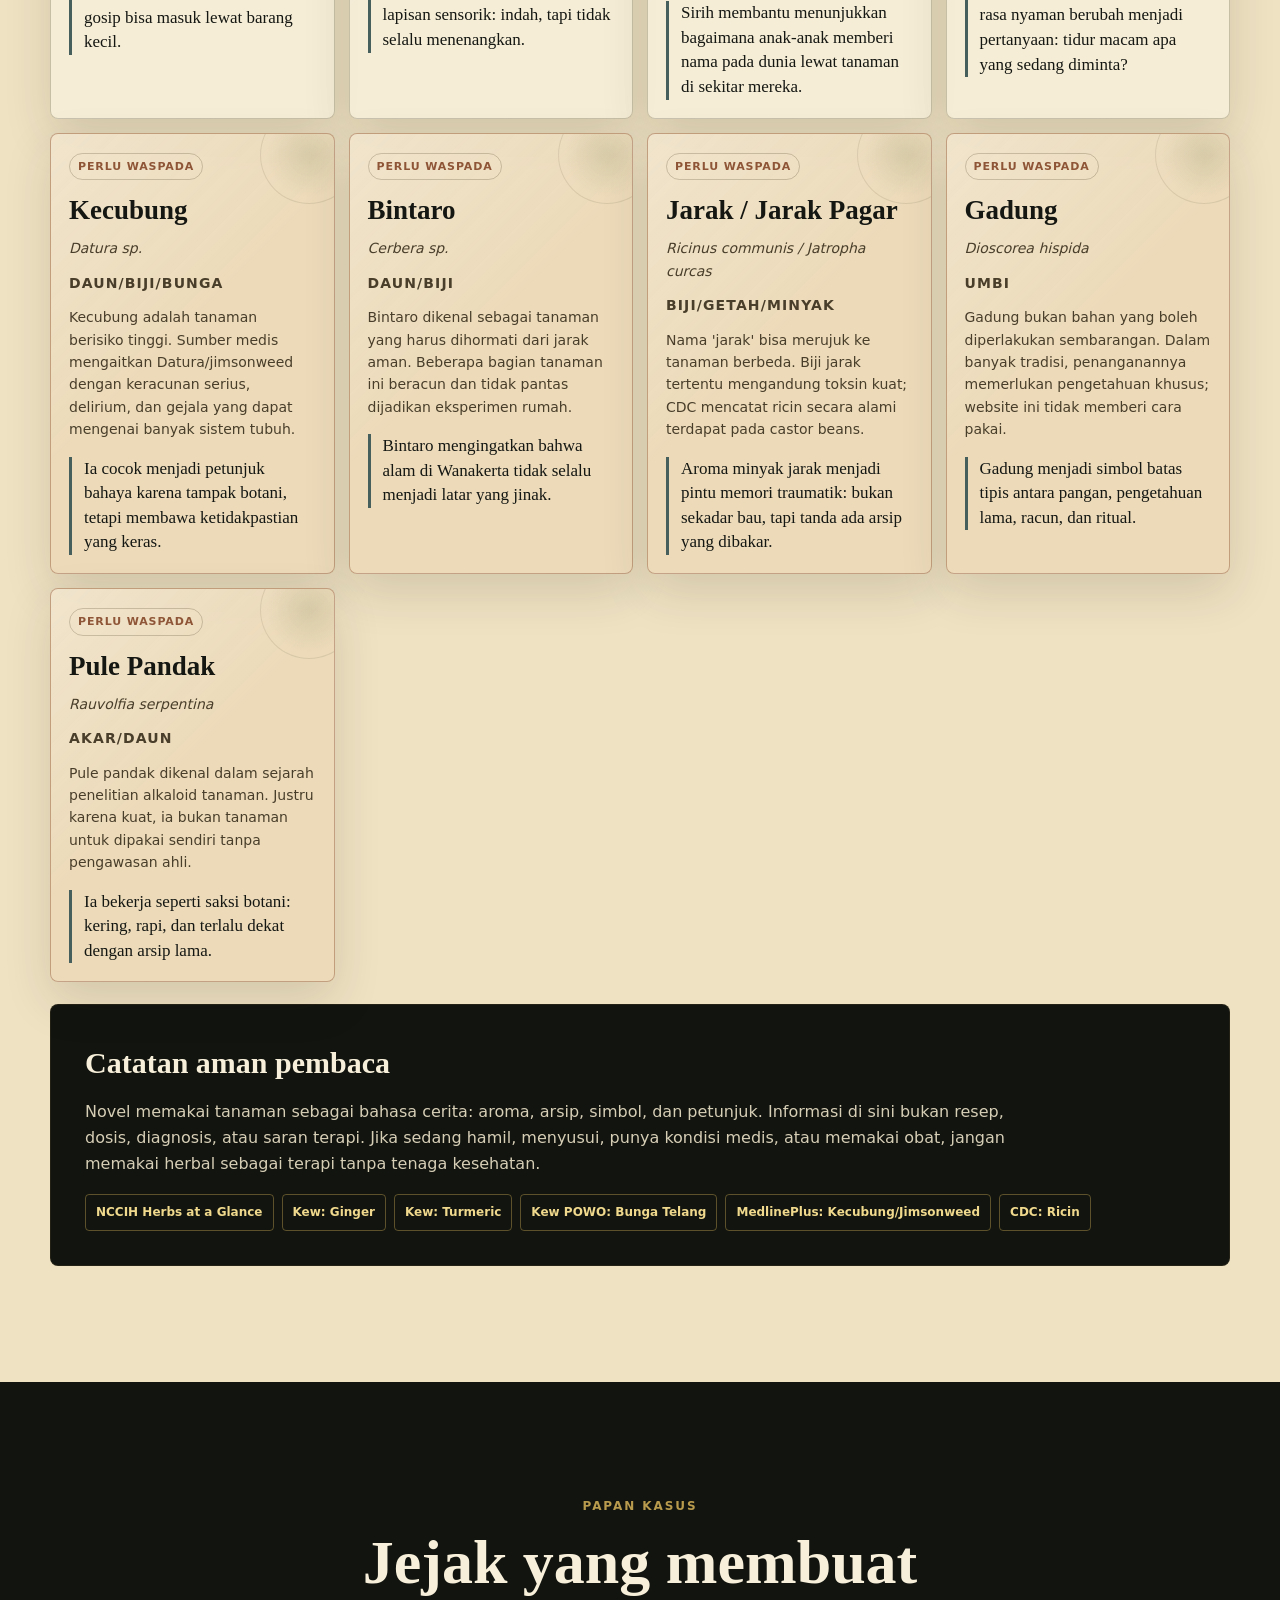
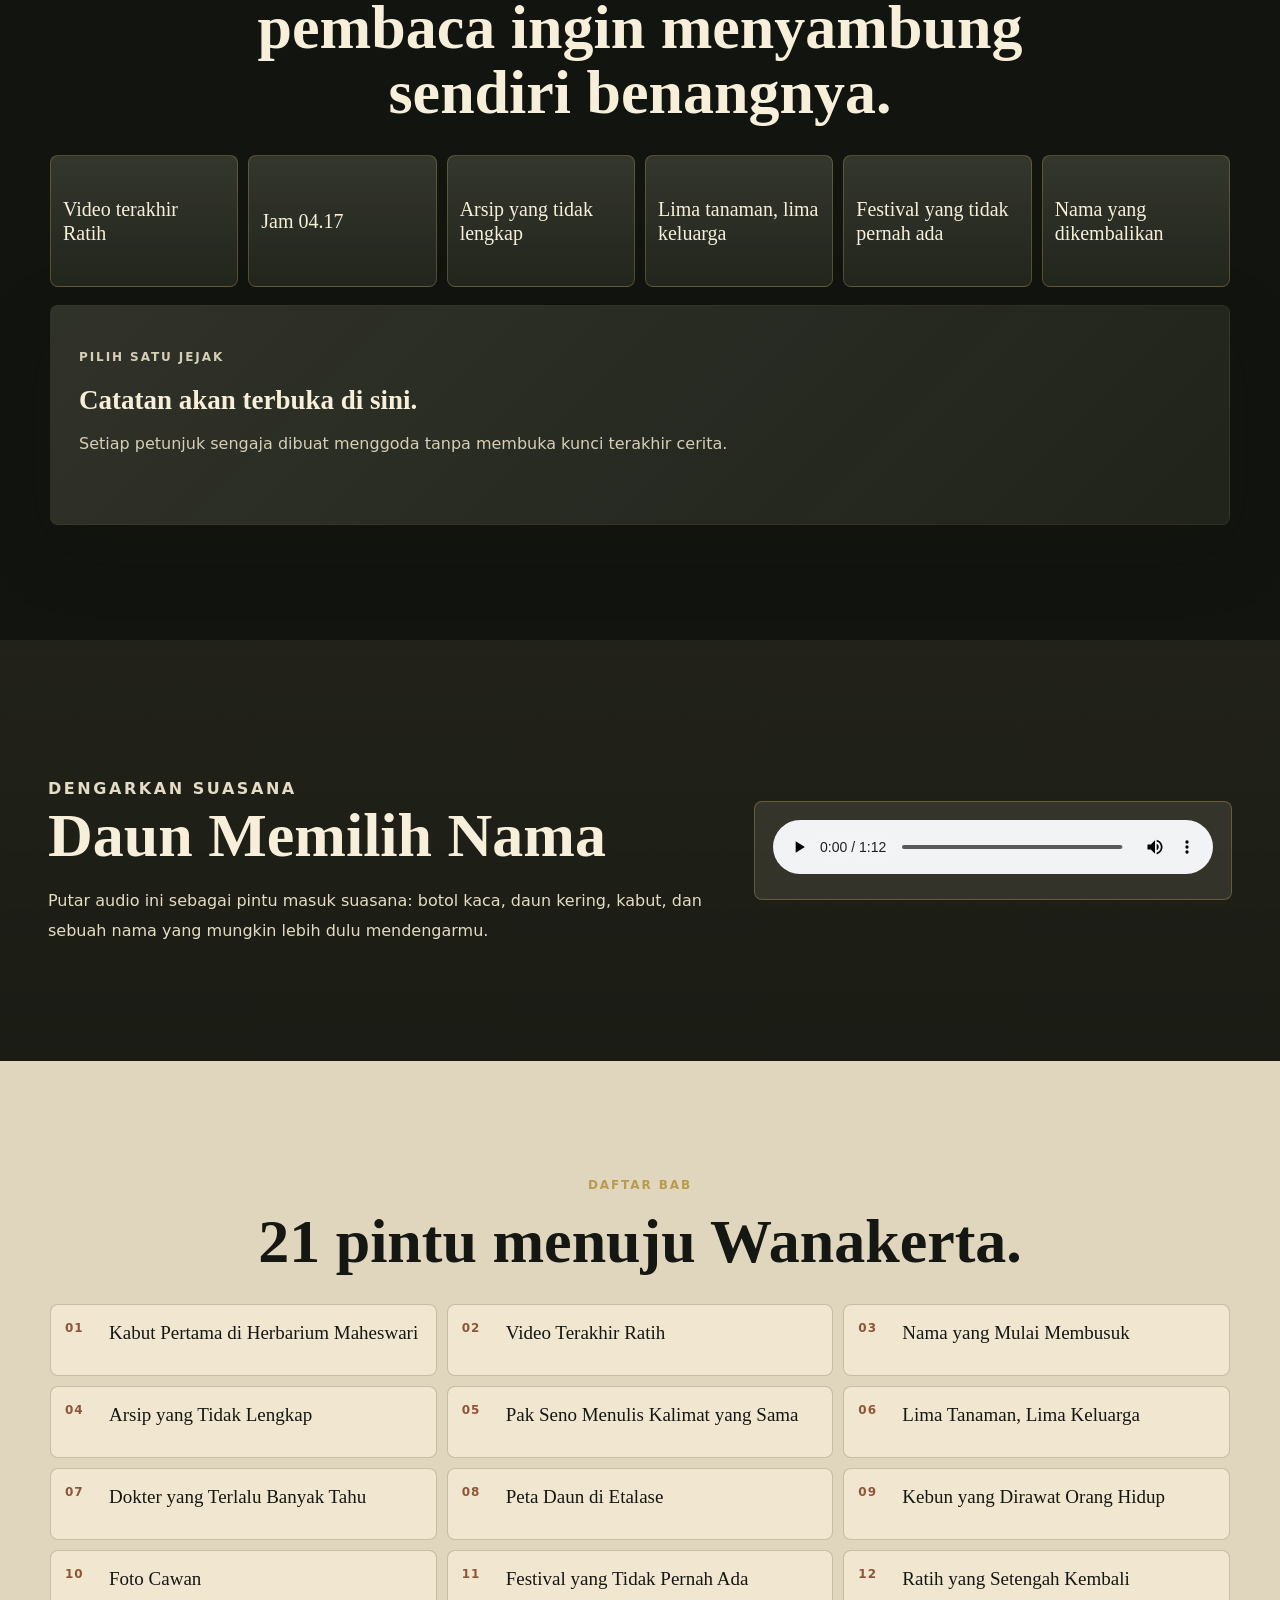
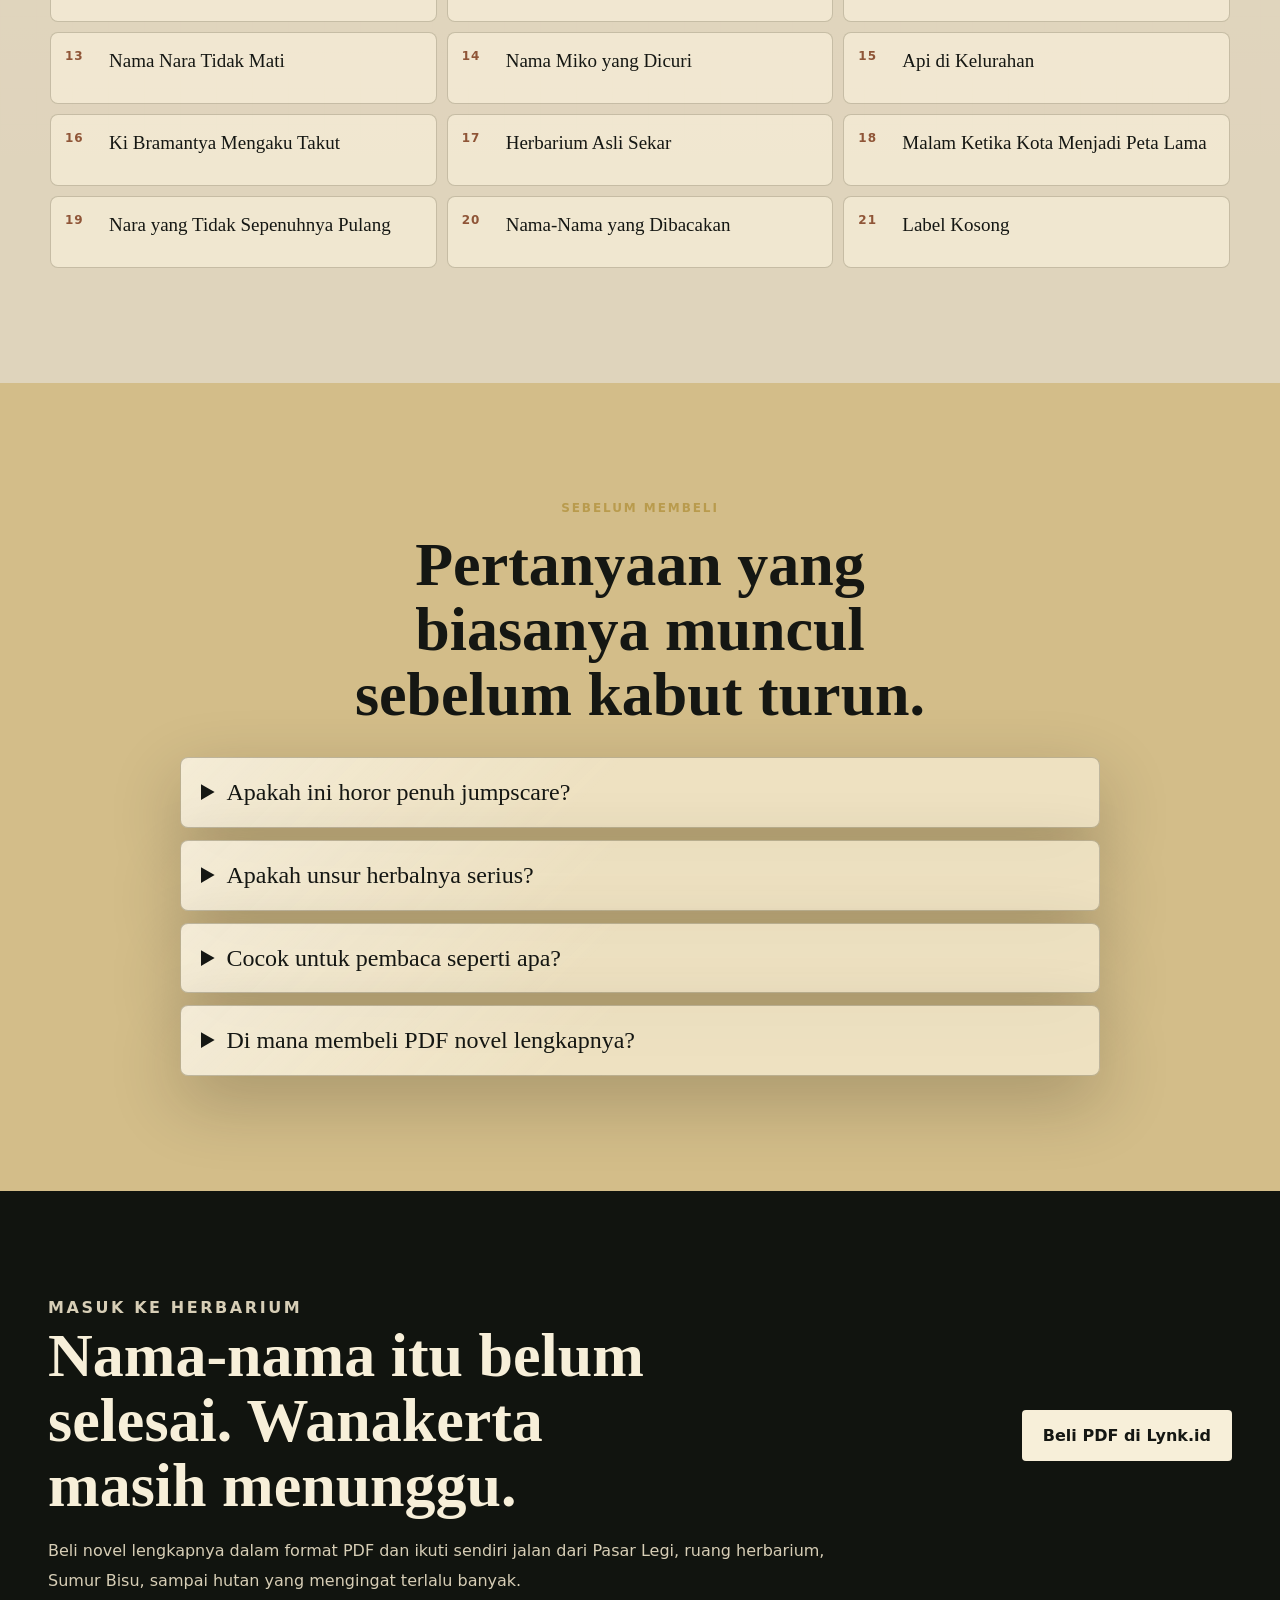
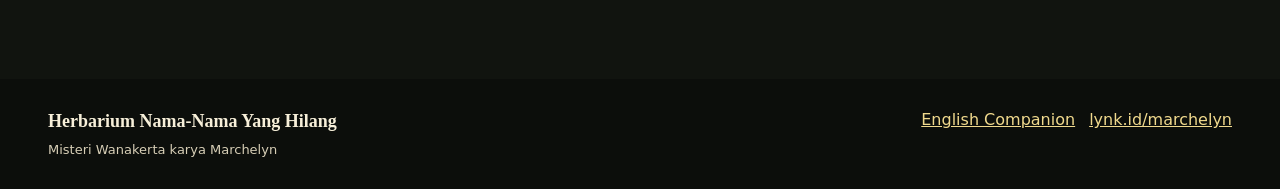
==== commit 8f5b60d5: "Add files via upload" ====
--- a/index.html
+++ b/index.html
@@ -15,6 +15,8 @@
     />
     <meta property="og:type" content="website" />
     <meta property="og:image" content="assets/banner-herbarium.png" />
+    <link rel="alternate" hreflang="en" href="en/" />
+    <link rel="icon" href="assets/cover-hnnyh.png" type="image/png" />
     <link rel="preload" href="assets/banner-herbarium.png" as="image" />
     <link rel="stylesheet" href="styles.css" />
   </head>
@@ -44,6 +46,7 @@
         <a href="#arsip">Arsip</a>
         <a href="#herbal">Herbal</a>
         <a href="#suara">Suara</a>
+        <a href="en/">Global / EN</a>
         <a href="#beli" class="nav-cta">Beli PDF</a>
       </nav>
     </header>
@@ -70,6 +73,7 @@
           </p>
           <div class="hero-actions">
             <a class="button button-light" href="#peta">Masuk ke peta</a>
+            <a class="button button-dark" href="en/">English Companion</a>
             <a class="button button-dark" href="https://lynk.id/marchelyn" target="_blank" rel="noreferrer">
               Beli Novel PDF
             </a>
@@ -486,7 +490,10 @@
         <strong>Herbarium Nama-Nama Yang Hilang</strong>
         <span>Misteri Wanakerta karya Marchelyn</span>
       </div>
-      <a href="https://lynk.id/marchelyn" target="_blank" rel="noreferrer">lynk.id/marchelyn</a>
+      <div class="footer-links">
+        <a href="en/">English Companion</a>
+        <a href="https://lynk.id/marchelyn" target="_blank" rel="noreferrer">lynk.id/marchelyn</a>
+      </div>
     </footer>
 
     <script src="script.js" defer></script>
--- a/styles.css
+++ b/styles.css
@@ -1343,6 +1343,13 @@
   color: #f0d98d;
 }
 
+.footer-links {
+  display: flex;
+  flex-wrap: wrap;
+  justify-content: flex-end;
+  gap: 14px;
+}
+
 @media (max-width: 1060px) {
   .feature-grid,
   .character-grid,
@@ -1368,6 +1375,14 @@
 @media (max-width: 820px) {
   .site-header {
     align-items: flex-start;
+  }
+
+  .site-footer {
+    flex-direction: column;
+  }
+
+  .footer-links {
+    justify-content: flex-start;
   }
 
   .menu-toggle {
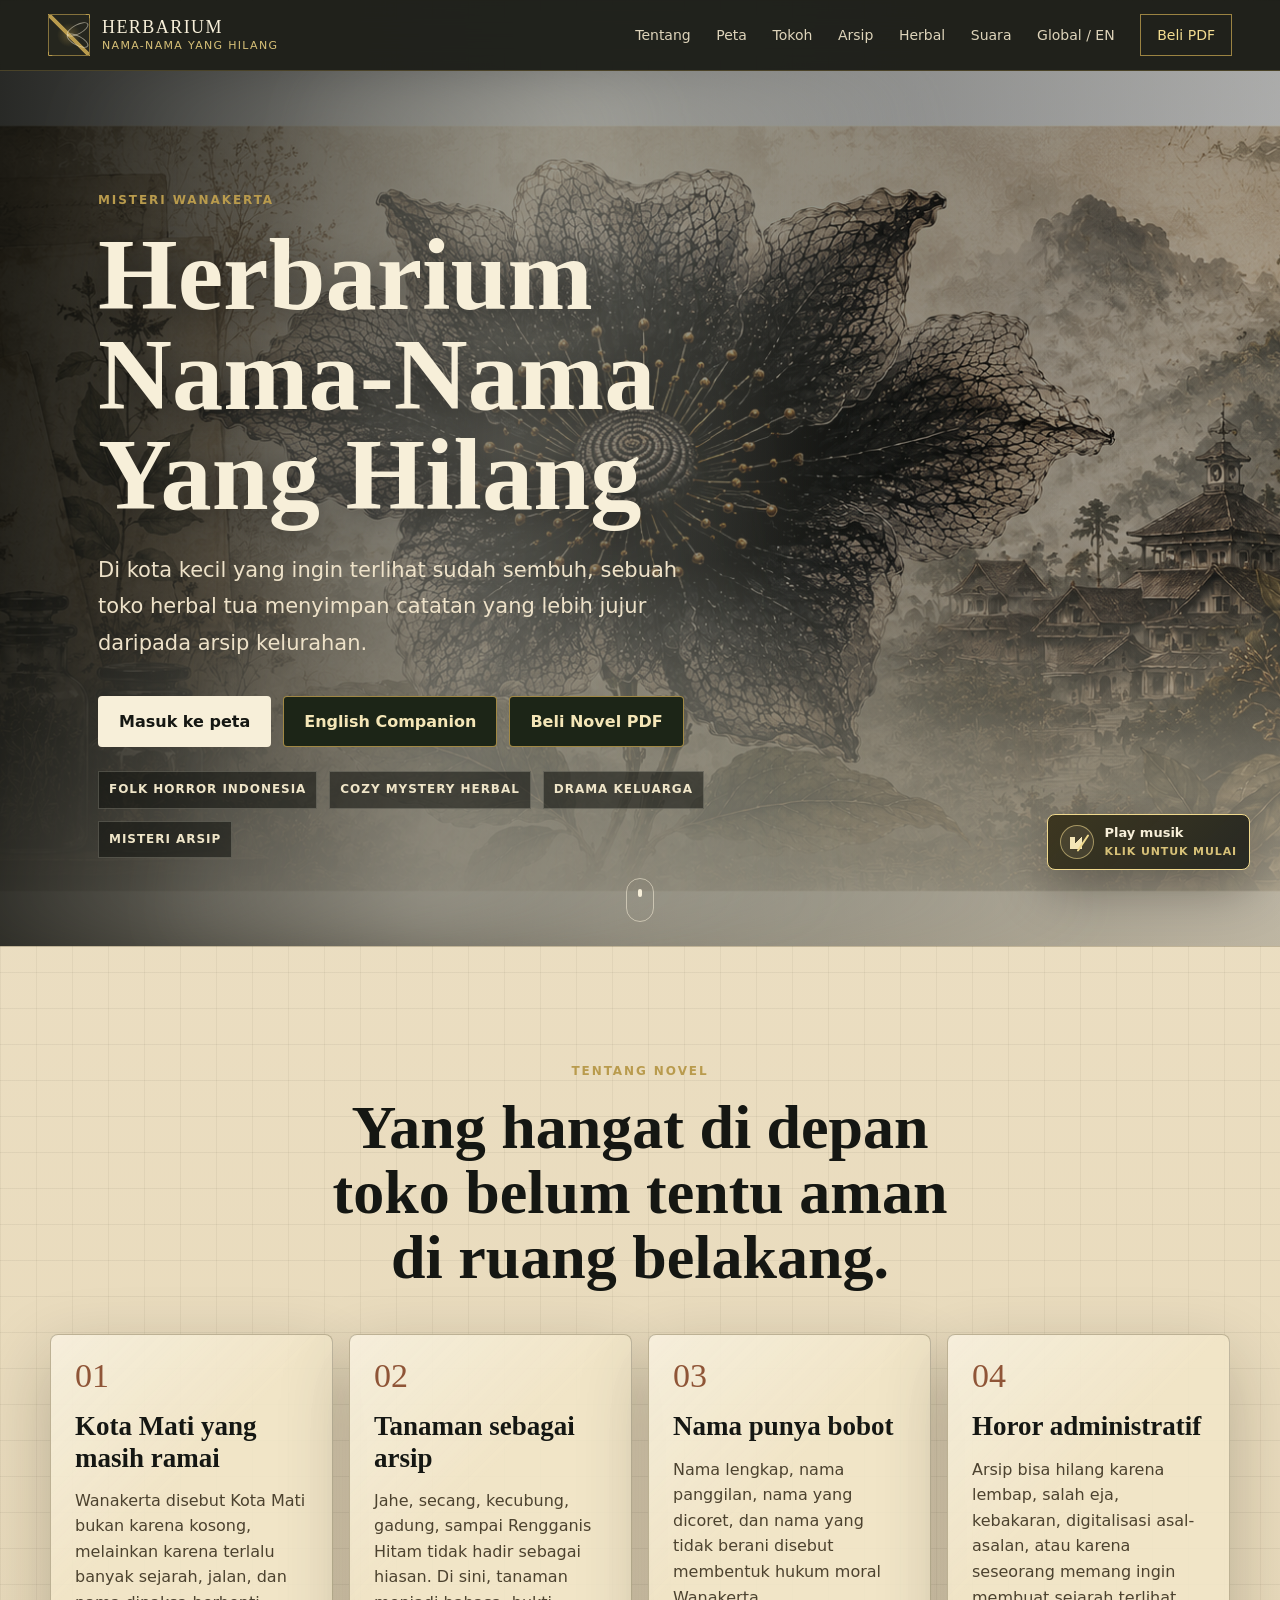
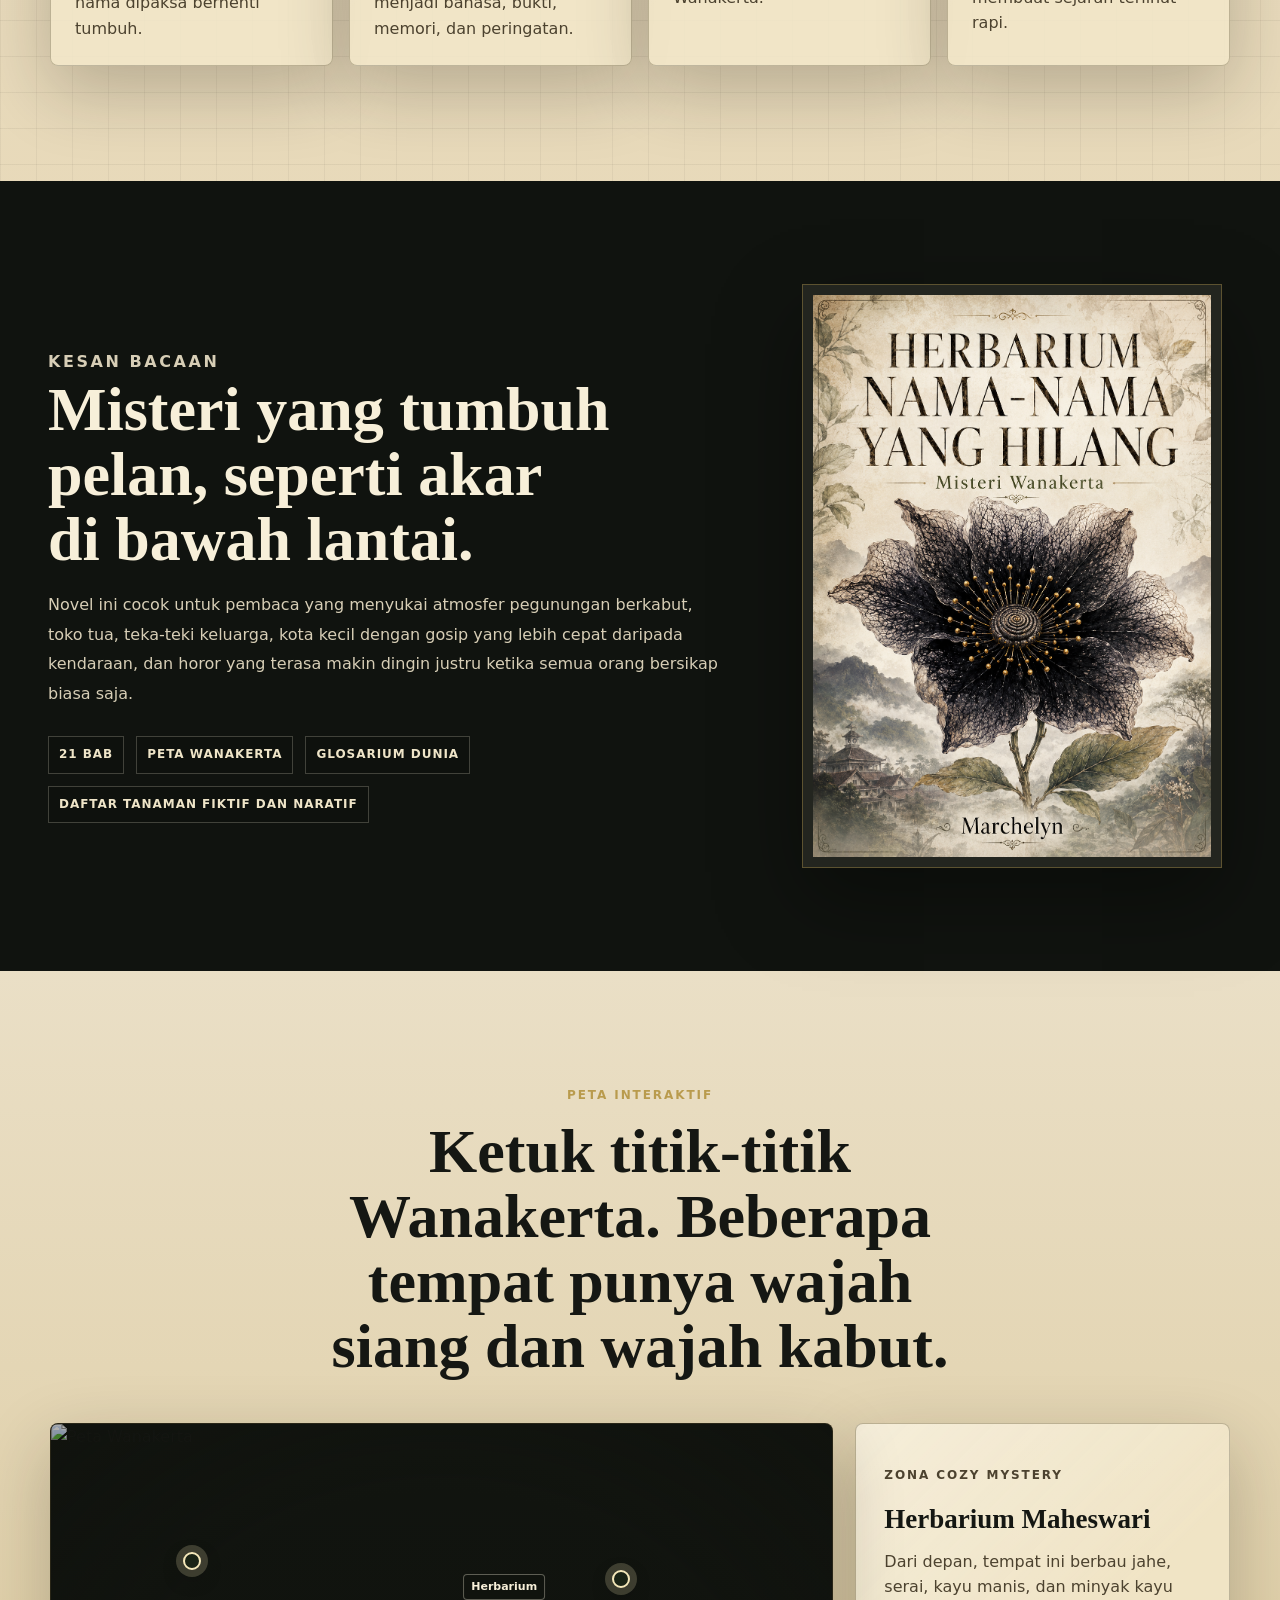
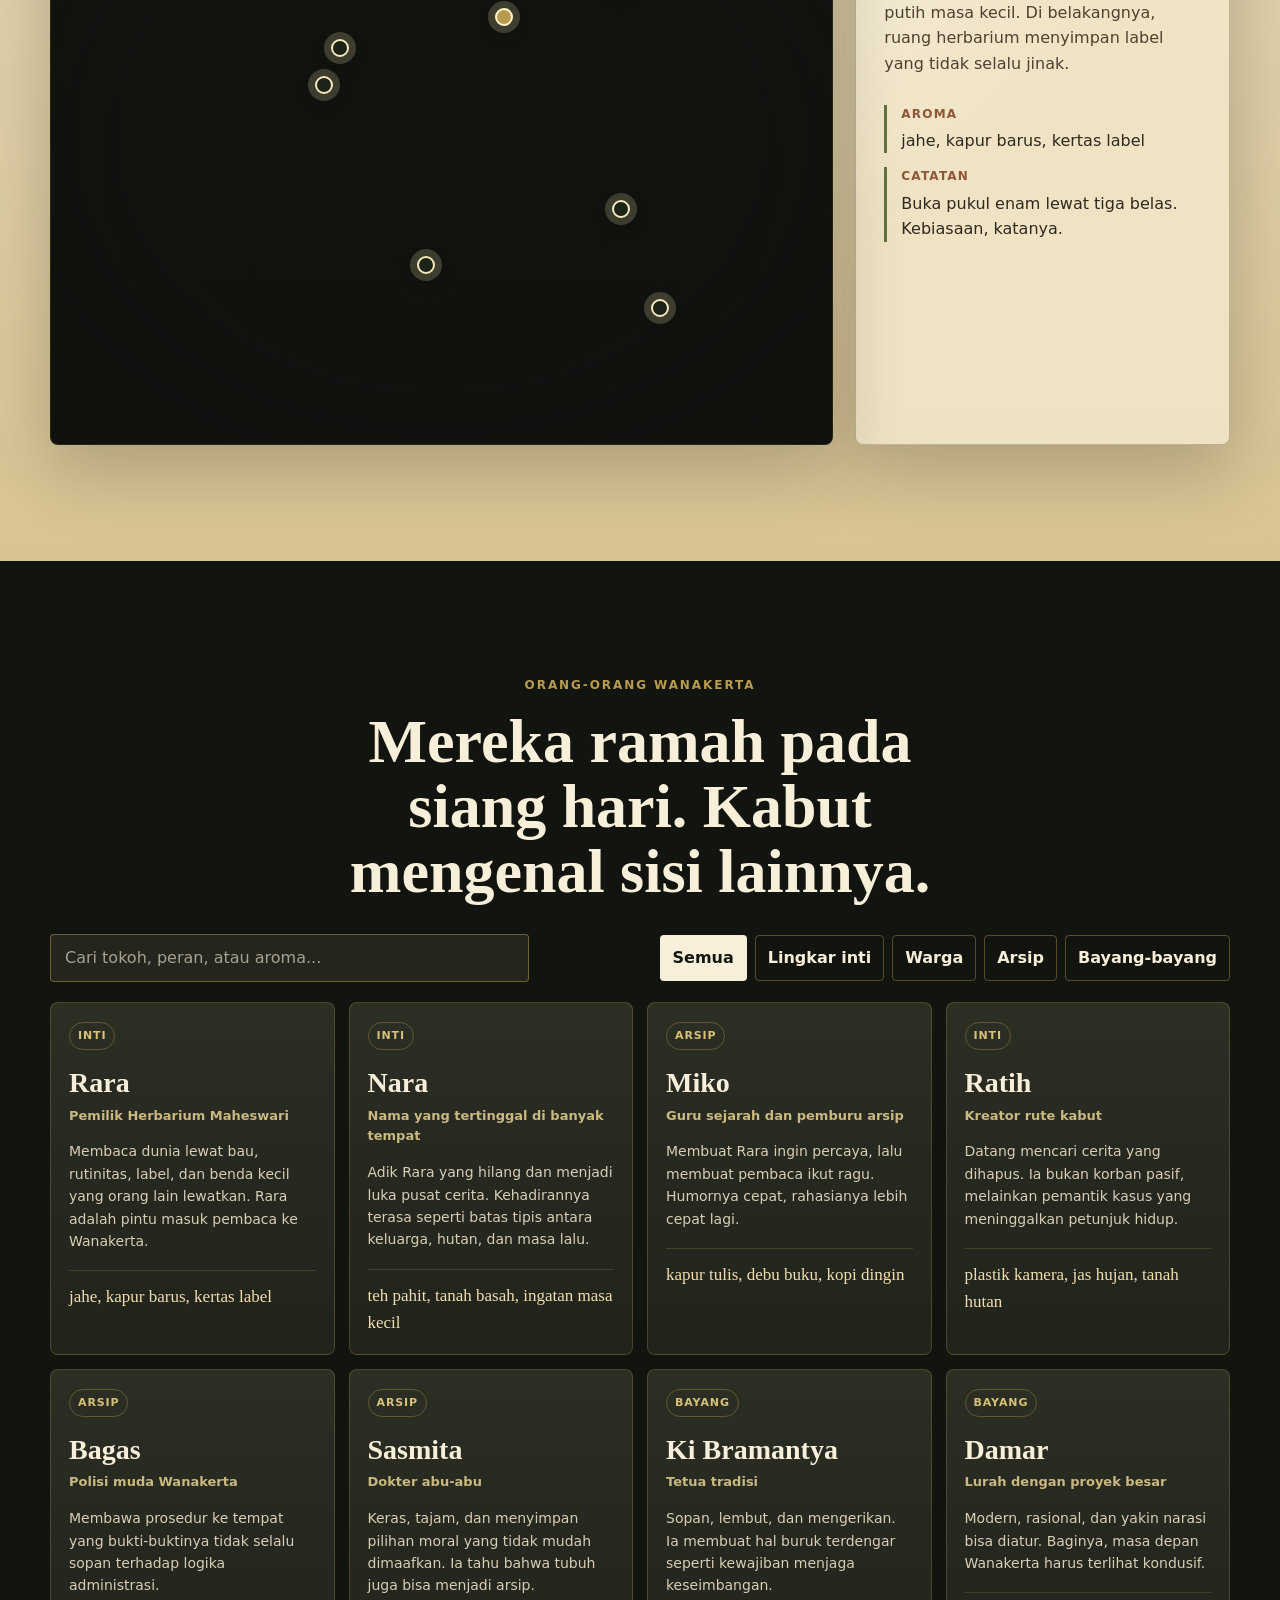
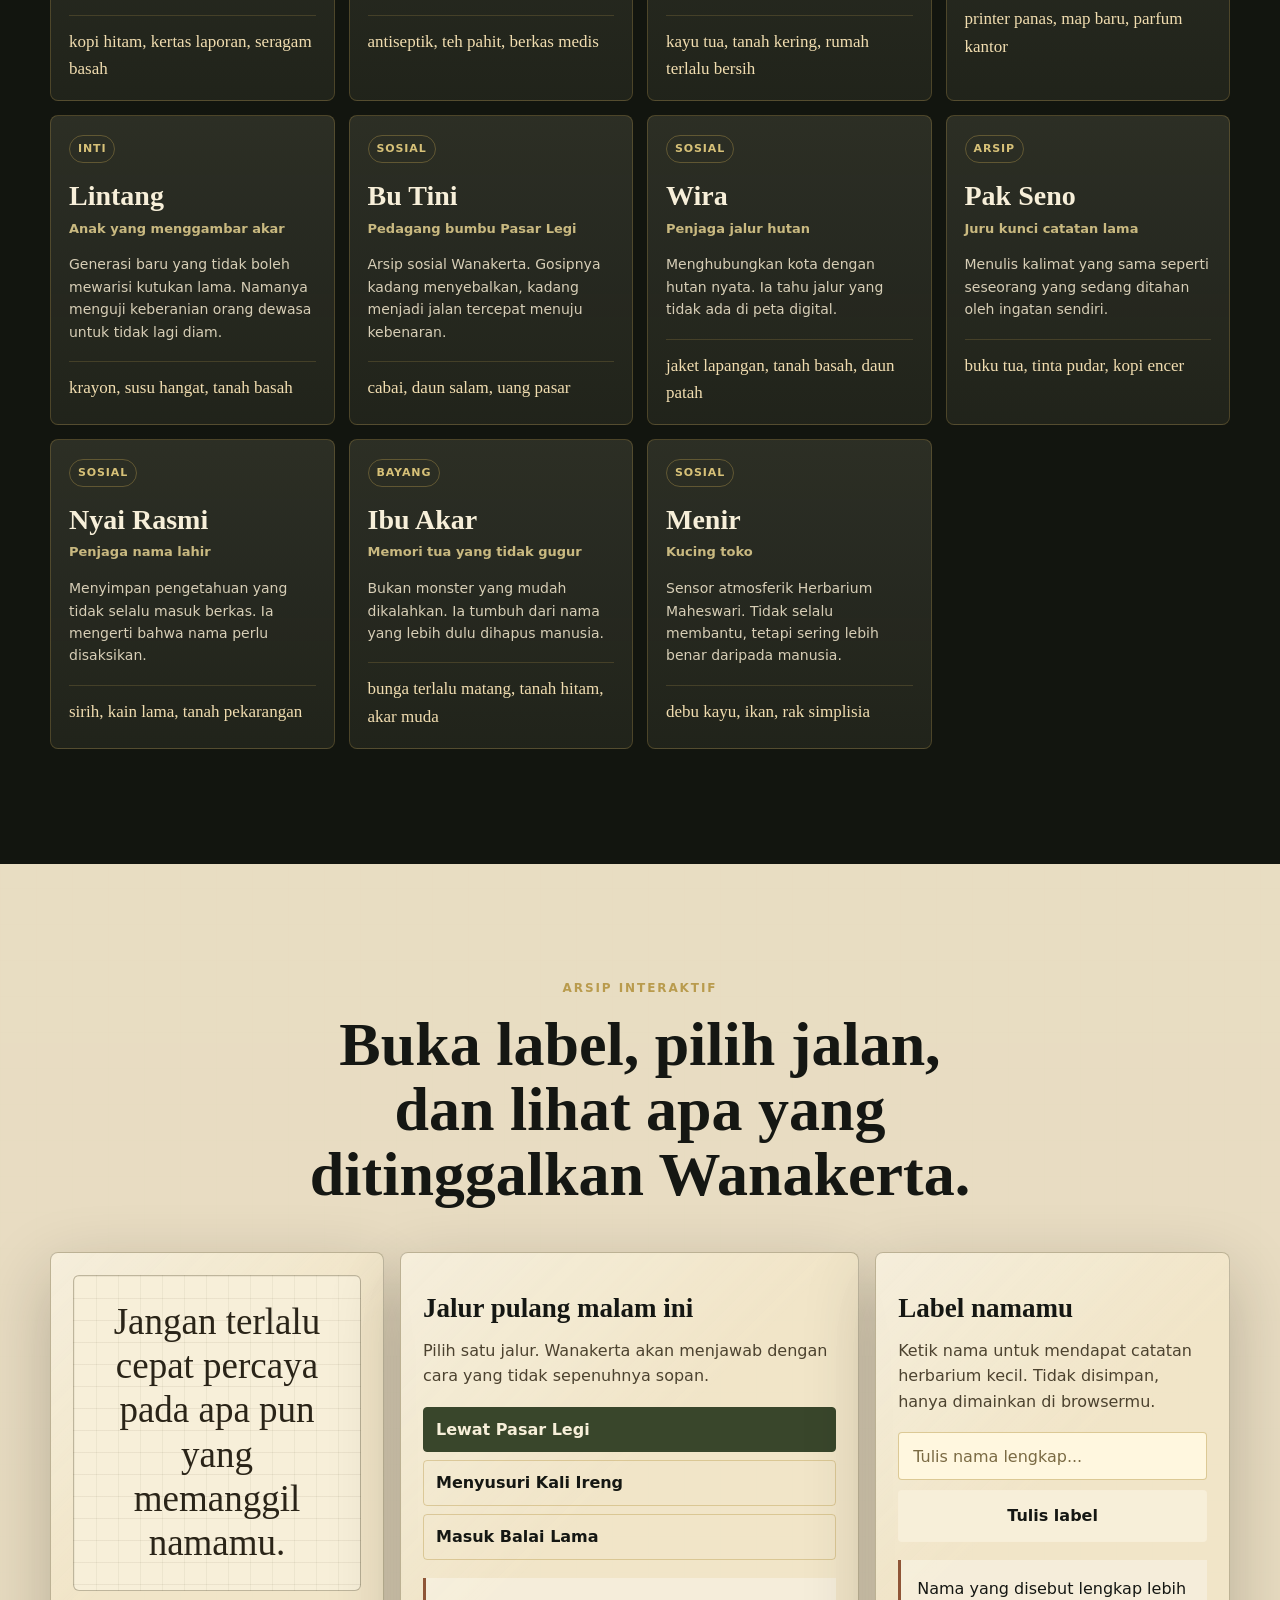
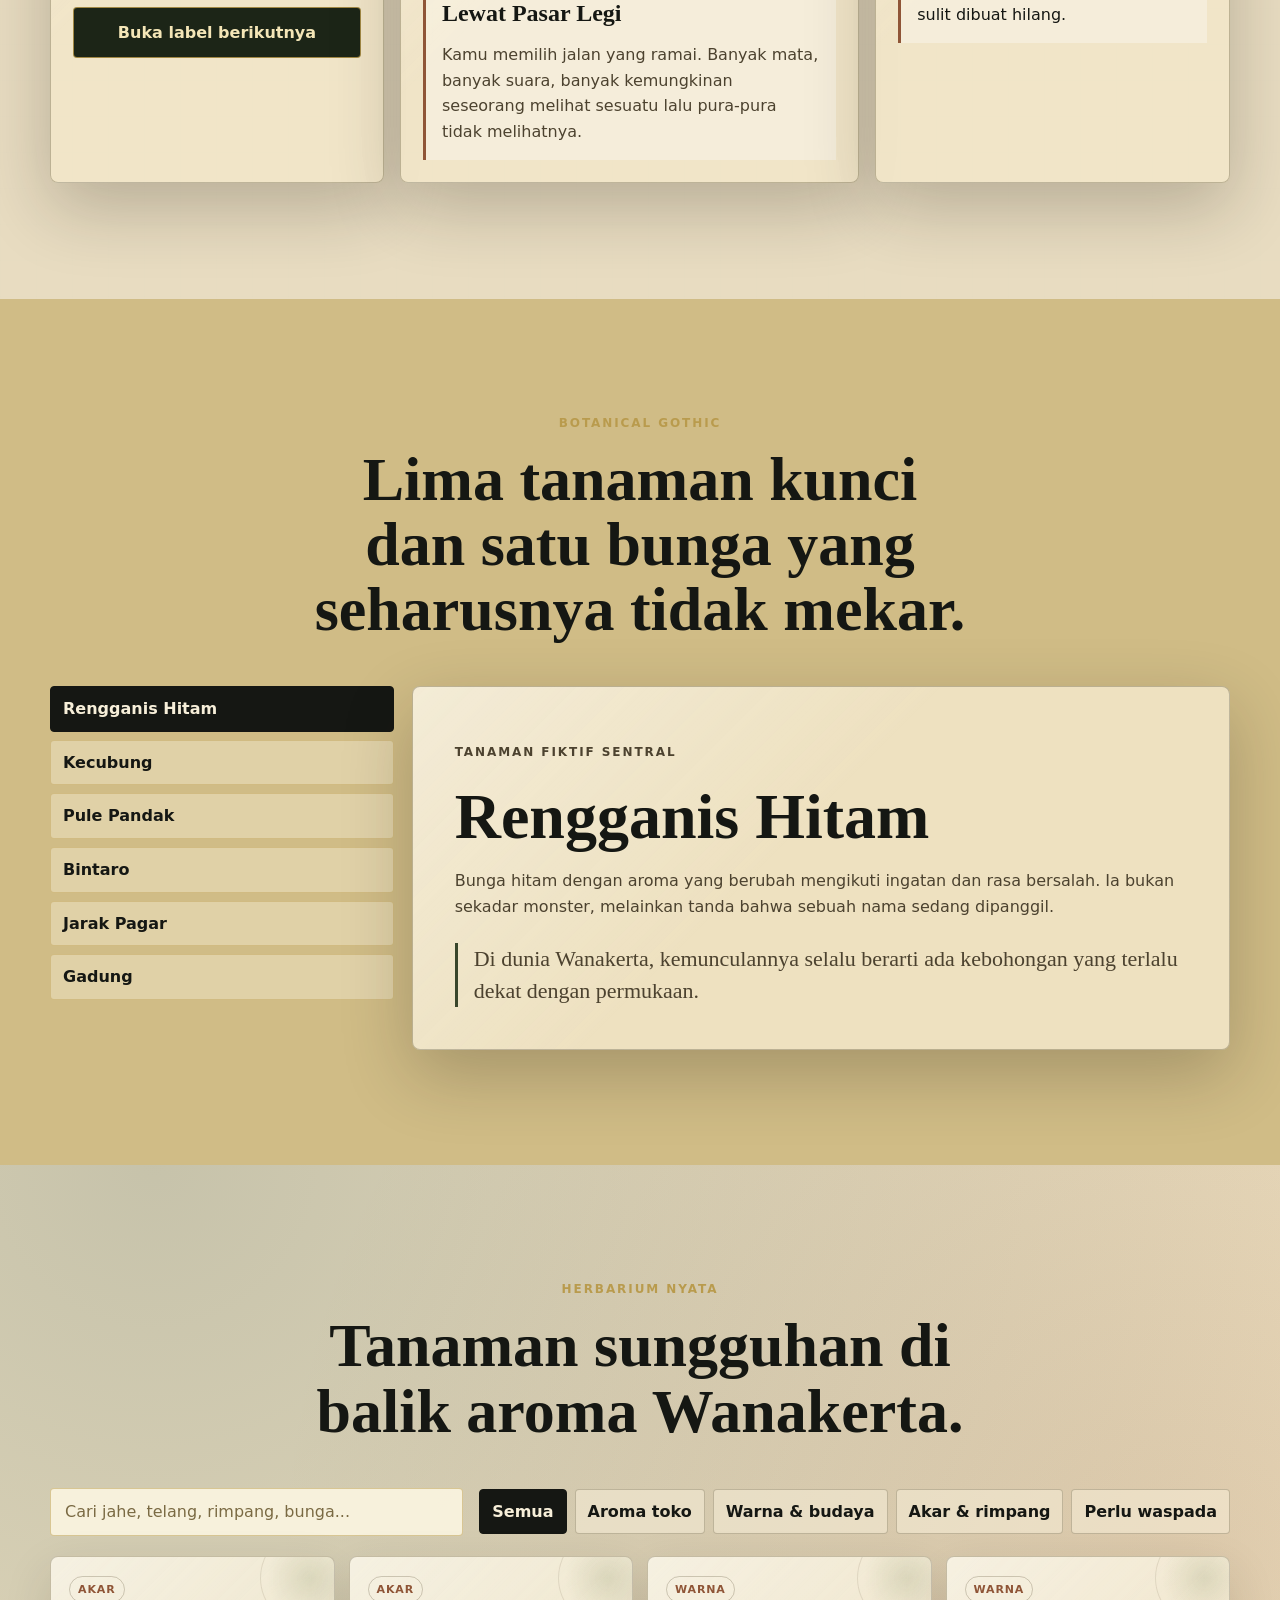
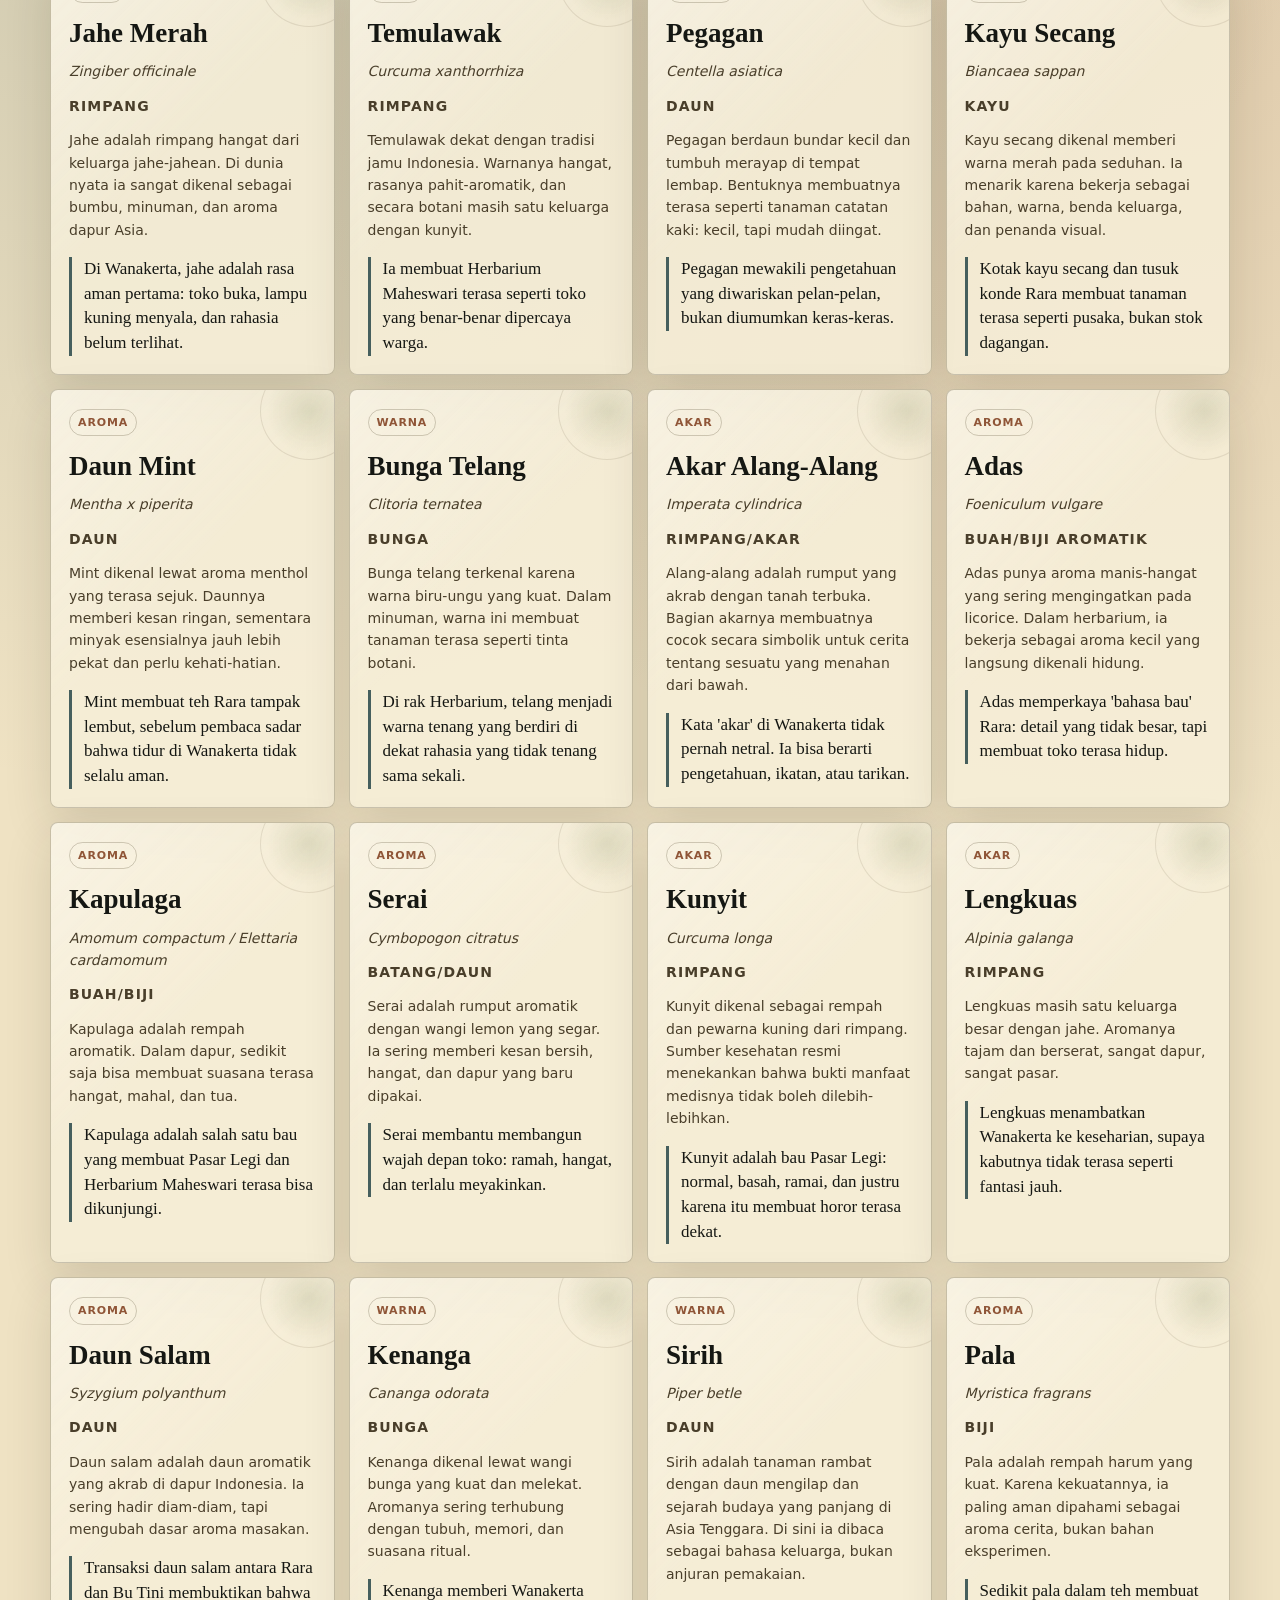
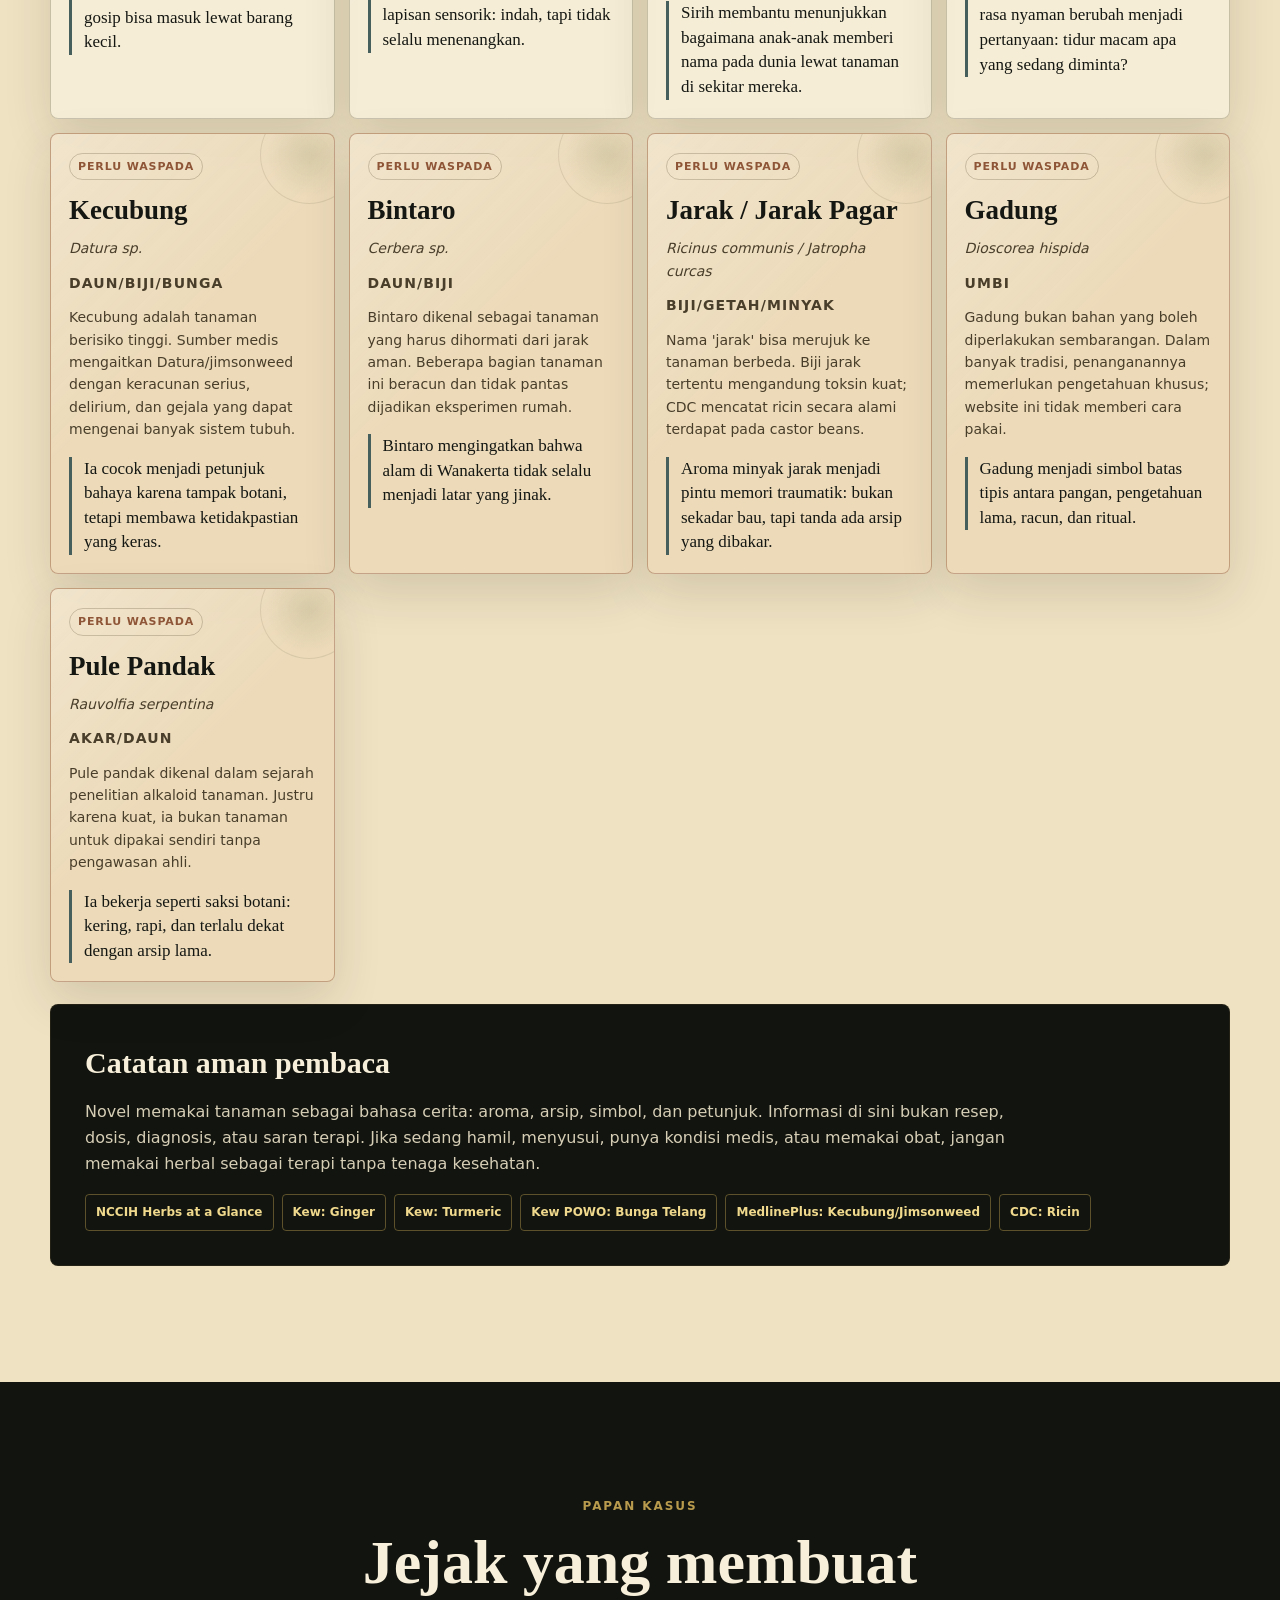
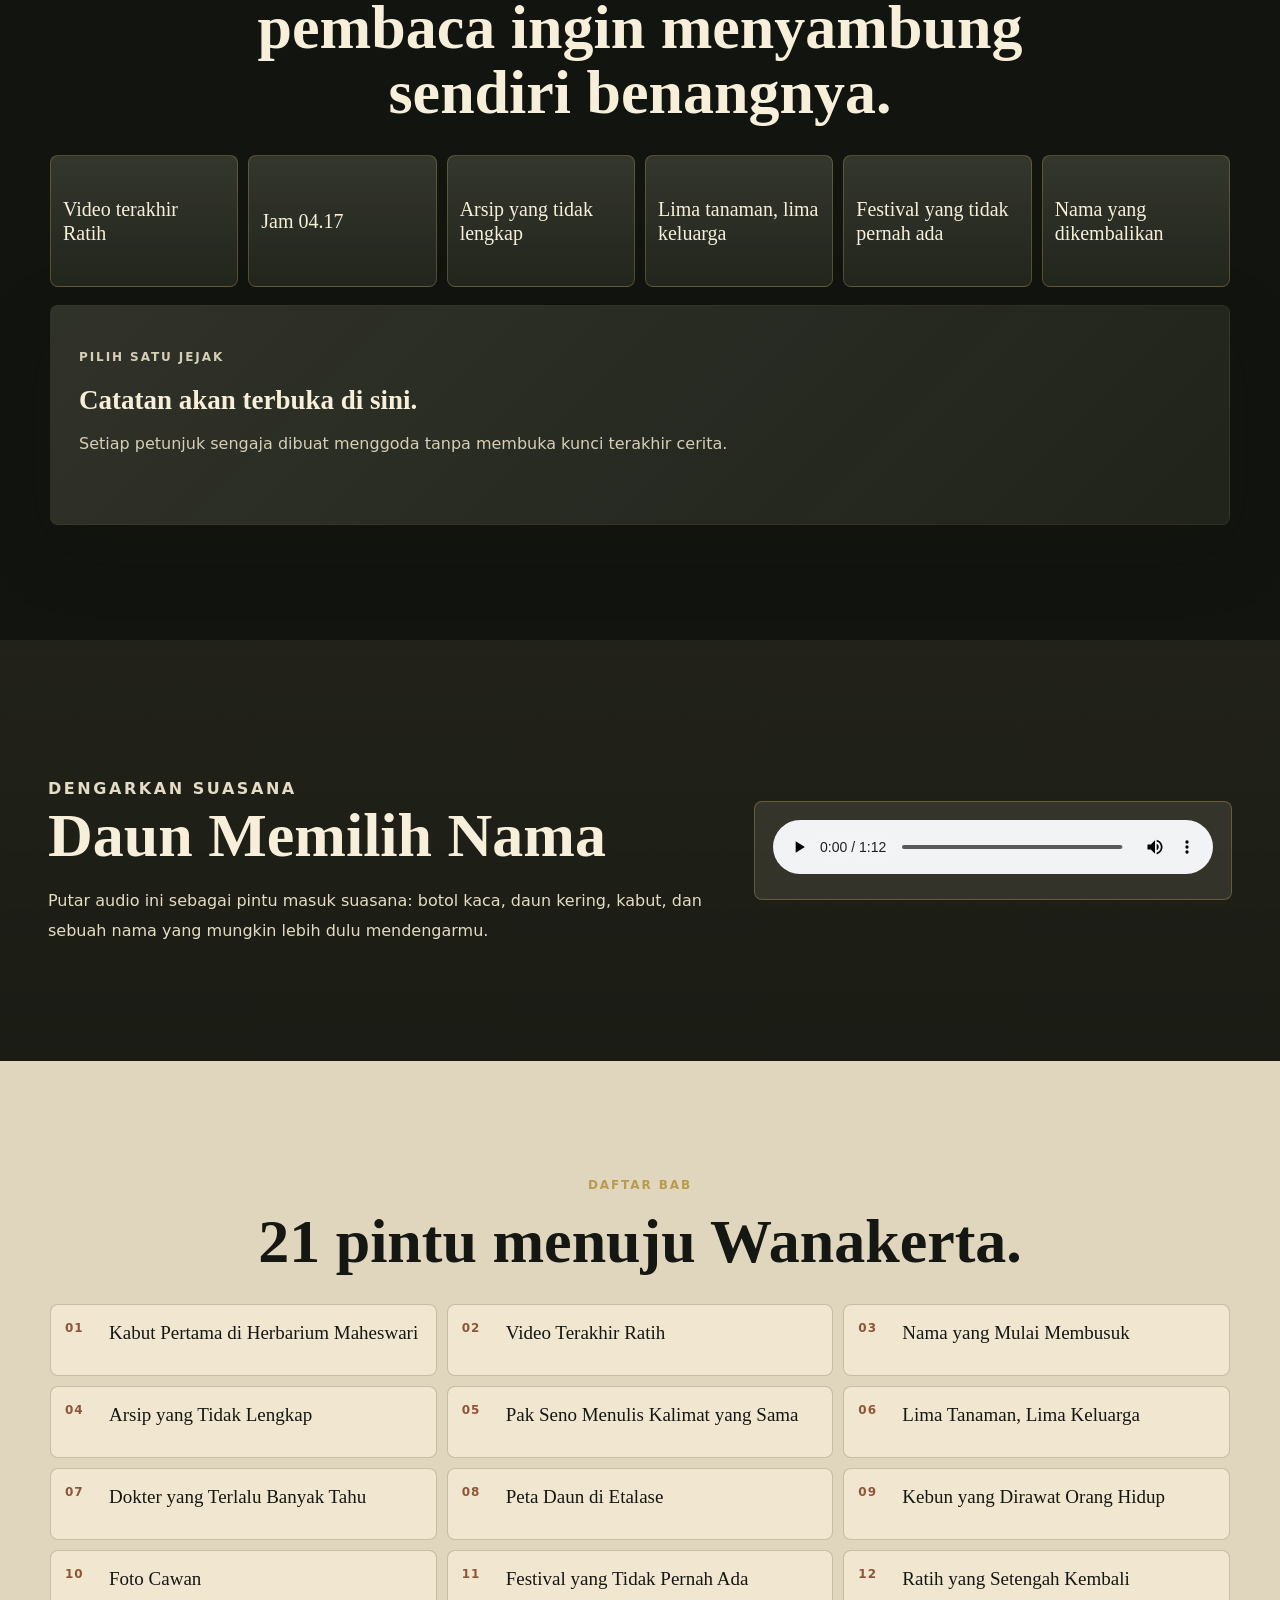
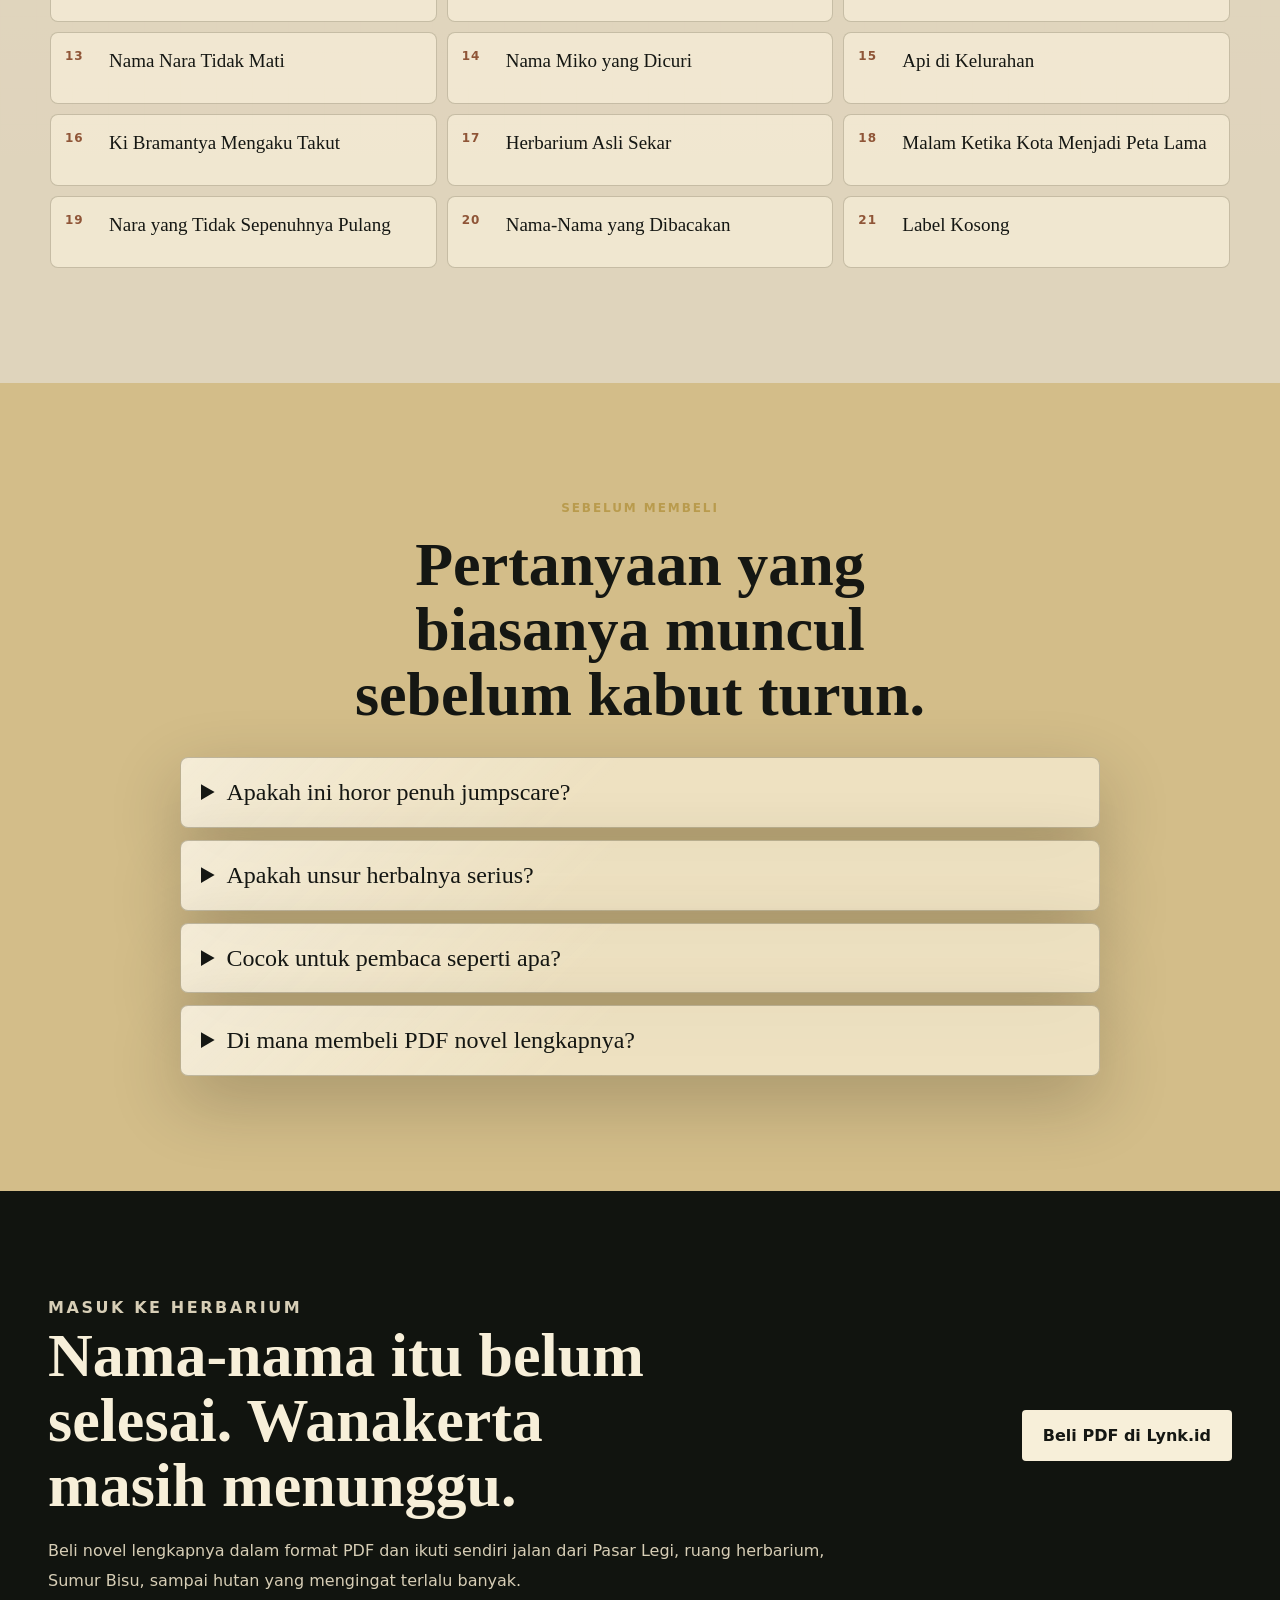
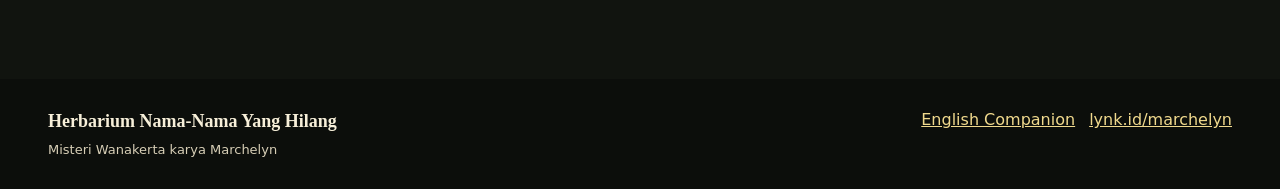
==== commit 1510203d: "Add files via upload" ====
--- a/index.html
+++ b/index.html
@@ -51,6 +51,27 @@
       </nav>
     </header>
 
+    <div class="background-audio" data-audio-shell>
+      <audio data-bg-audio loop preload="auto">
+        <source src="assets/daun-memilih-nama.mp3" type="audio/mpeg" />
+      </audio>
+      <button
+        class="audio-toggle"
+        type="button"
+        data-audio-toggle
+        data-audio-on-label="Pause musik"
+        data-audio-off-label="Play musik"
+        data-audio-playing-hint="Musik aktif"
+        data-audio-paused-hint="Musik mati"
+        data-audio-blocked-hint="Klik untuk mulai"
+        aria-pressed="false"
+      >
+        <span class="audio-toggle-icon" aria-hidden="true"></span>
+        <span class="audio-toggle-text" data-audio-label>Pause musik</span>
+        <span class="audio-toggle-hint" data-audio-hint>Musik aktif</span>
+      </button>
+    </div>
+
     <main id="main">
       <section class="hero" id="home">
         <div class="hero-media" aria-hidden="true">
@@ -496,6 +517,7 @@
       </div>
     </footer>
 
+    <script src="analytics.js" defer></script>
     <script src="script.js" defer></script>
   </body>
 </html>
--- a/styles.css
+++ b/styles.css
@@ -1350,6 +1350,122 @@
   gap: 14px;
 }
 
+.background-audio {
+  position: fixed;
+  right: clamp(14px, 2.4vw, 30px);
+  bottom: clamp(14px, 2.4vw, 30px);
+  z-index: 70;
+}
+
+.audio-toggle {
+  display: grid;
+  grid-template-columns: 34px minmax(0, 1fr);
+  min-width: 188px;
+  align-items: center;
+  gap: 0 11px;
+  border: 1px solid rgba(247, 239, 217, 0.62);
+  border-radius: 8px;
+  background:
+    linear-gradient(135deg, rgba(185, 155, 77, 0.24), rgba(247, 239, 217, 0.08)),
+    rgba(15, 17, 13, 0.94);
+  box-shadow: 0 18px 50px rgba(12, 10, 6, 0.34);
+  color: var(--paper-light);
+  padding: 10px 12px;
+  text-align: left;
+  backdrop-filter: blur(14px);
+  transition: transform 180ms ease, border-color 180ms ease, background 180ms ease;
+}
+
+.audio-toggle:hover {
+  transform: translateY(-2px);
+  border-color: #f0d98d;
+}
+
+.audio-toggle-icon {
+  position: relative;
+  grid-row: span 2;
+  width: 34px;
+  height: 34px;
+  border: 1px solid rgba(240, 217, 141, 0.56);
+  border-radius: 50%;
+  background: rgba(247, 239, 217, 0.08);
+}
+
+.audio-toggle-icon::before {
+  content: "";
+  position: absolute;
+  left: 9px;
+  top: 11px;
+  width: 12px;
+  height: 12px;
+  background:
+    linear-gradient(90deg, #f4e6b7 0 5px, transparent 5px),
+    linear-gradient(135deg, transparent 0 48%, #f4e6b7 49% 100%);
+}
+
+.audio-toggle-icon::after {
+  content: "";
+  position: absolute;
+  right: 7px;
+  top: 9px;
+  width: 8px;
+  height: 16px;
+  border: 2px solid #f0d98d;
+  border-left: 0;
+  border-radius: 0 999px 999px 0;
+}
+
+.background-audio.is-paused .audio-toggle-icon::after,
+.background-audio.needs-action .audio-toggle-icon::after {
+  right: 9px;
+  top: 7px;
+  width: 2px;
+  height: 20px;
+  border: 0;
+  border-radius: 999px;
+  background: #f0d98d;
+  transform: rotate(34deg);
+}
+
+.background-audio.is-playing .audio-toggle-icon {
+  box-shadow: 0 0 0 6px rgba(185, 155, 77, 0.13);
+}
+
+.background-audio.needs-action .audio-toggle {
+  border-color: #f0d98d;
+  animation: audioPulse 1.8s ease-in-out infinite;
+}
+
+@keyframes audioPulse {
+  0%,
+  100% {
+    box-shadow: 0 18px 50px rgba(12, 10, 6, 0.34), 0 0 0 0 rgba(240, 217, 141, 0.22);
+  }
+  50% {
+    box-shadow: 0 18px 50px rgba(12, 10, 6, 0.34), 0 0 0 8px rgba(240, 217, 141, 0);
+  }
+}
+
+.audio-toggle-text,
+.audio-toggle-hint {
+  display: block;
+  line-height: 1.1;
+}
+
+.audio-toggle-text {
+  font-size: 13px;
+  font-weight: 900;
+}
+
+.audio-toggle-hint {
+  margin-top: 3px;
+  color: #d7c178;
+  font-size: 11px;
+  font-weight: 800;
+  letter-spacing: 0.08em;
+  text-transform: uppercase;
+}
+
 @media (max-width: 1060px) {
   .feature-grid,
   .character-grid,
@@ -1478,6 +1594,15 @@
     width: 100%;
   }
 
+  .background-audio {
+    left: 14px;
+    right: 14px;
+  }
+
+  .audio-toggle {
+    width: 100%;
+  }
+
   .hero-content {
     width: min(100%, 390px);
     margin-left: 0;
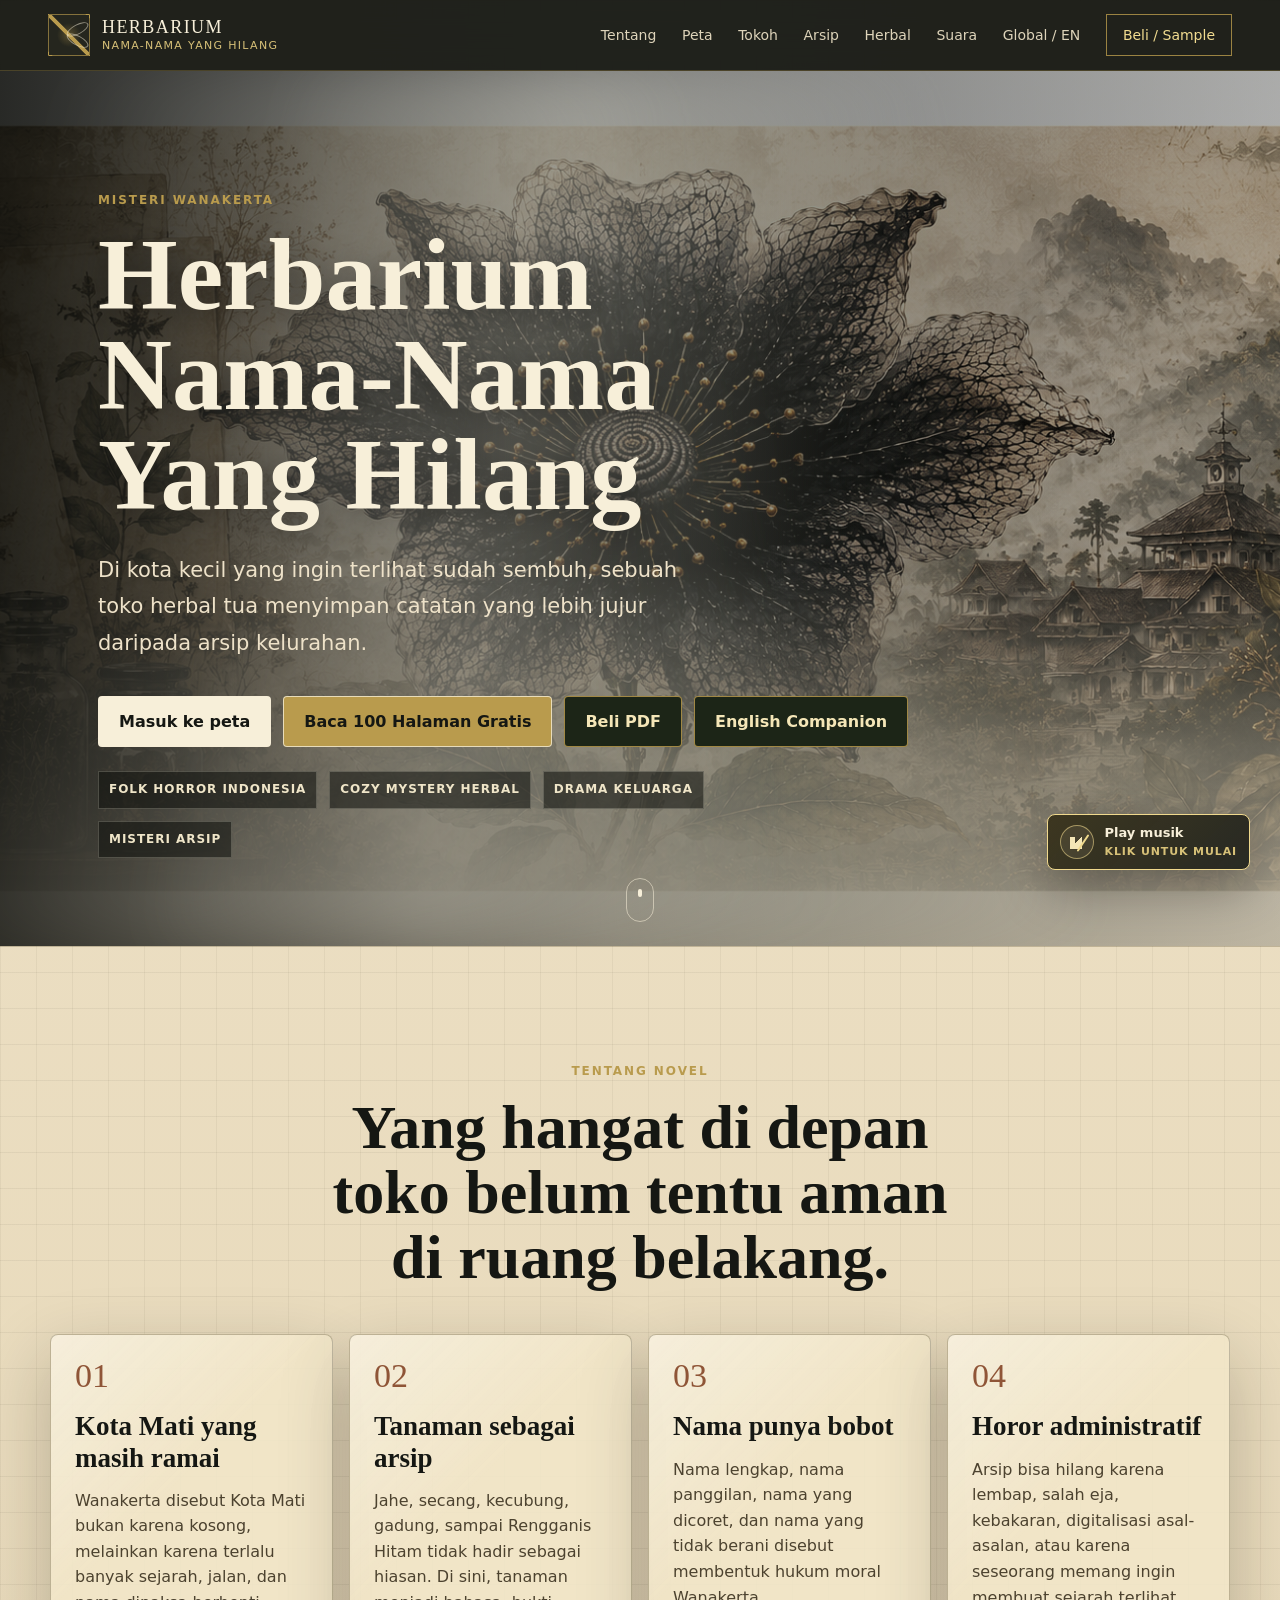
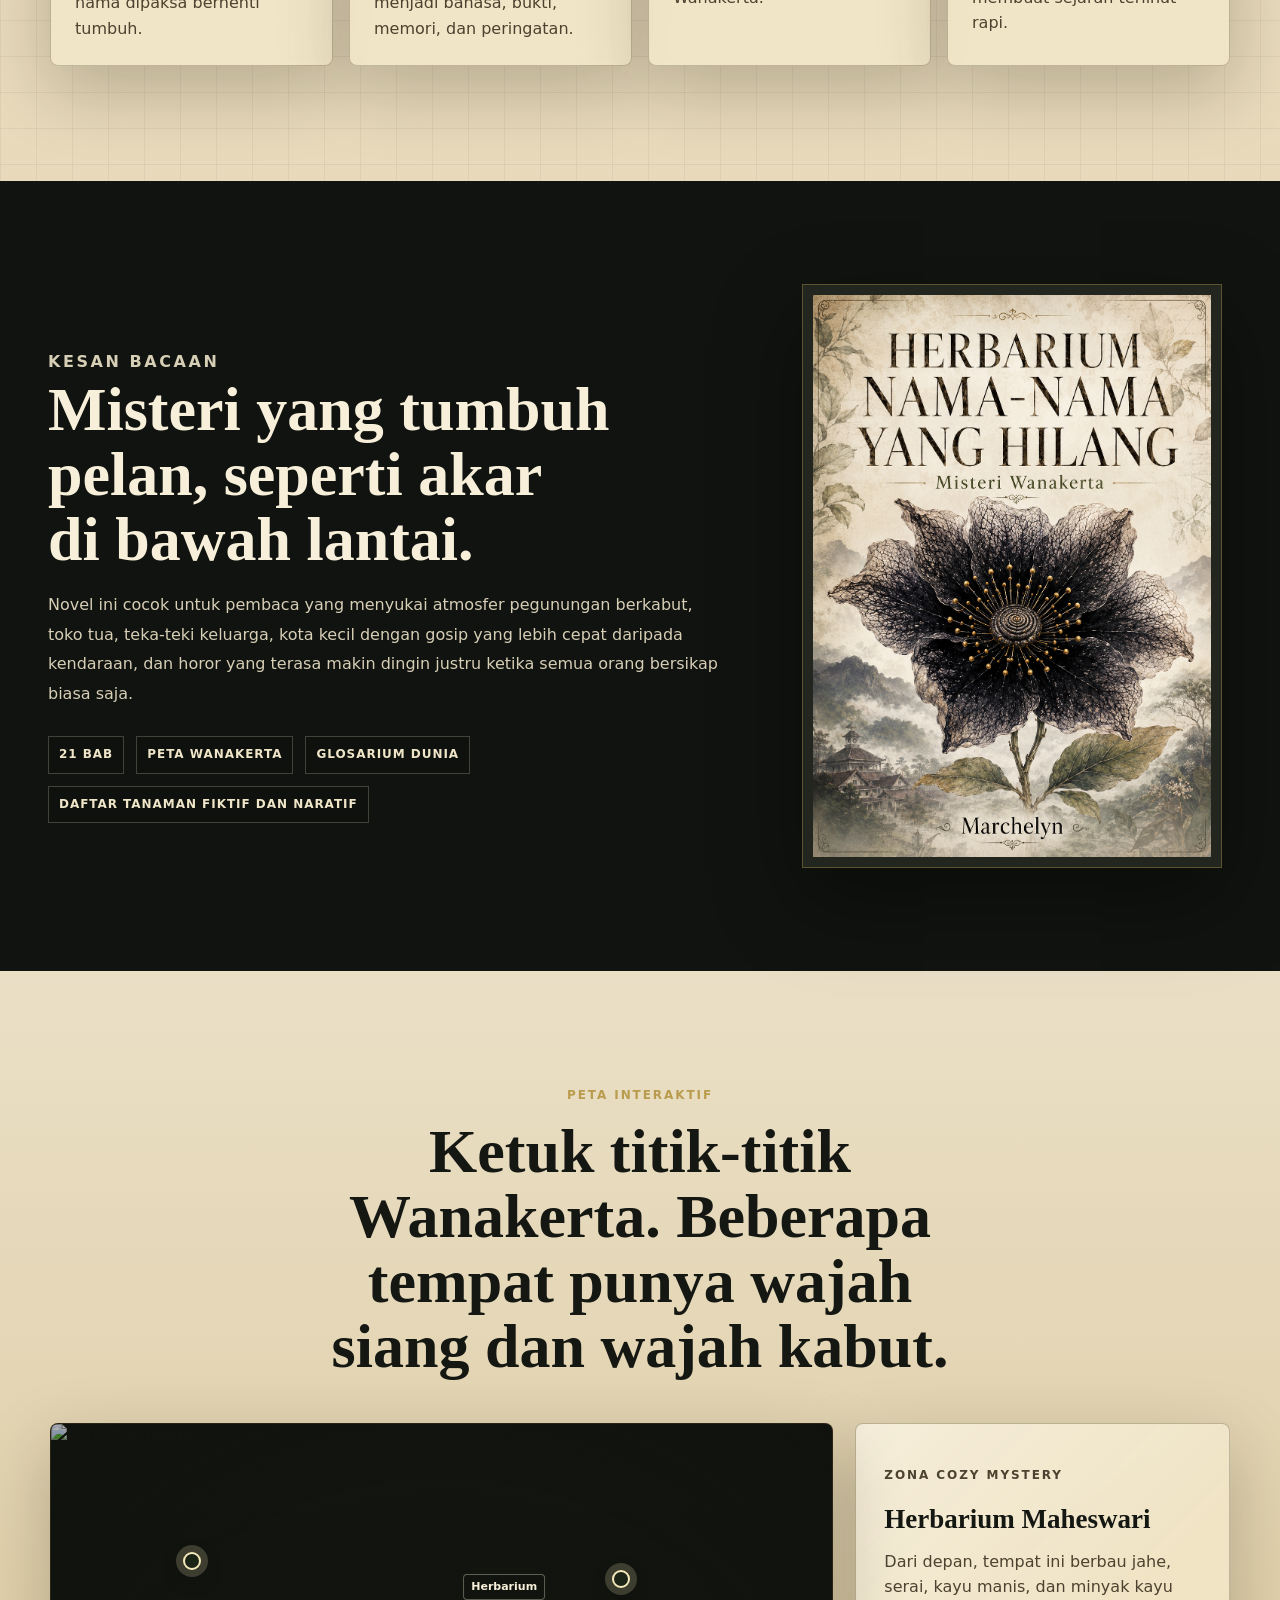
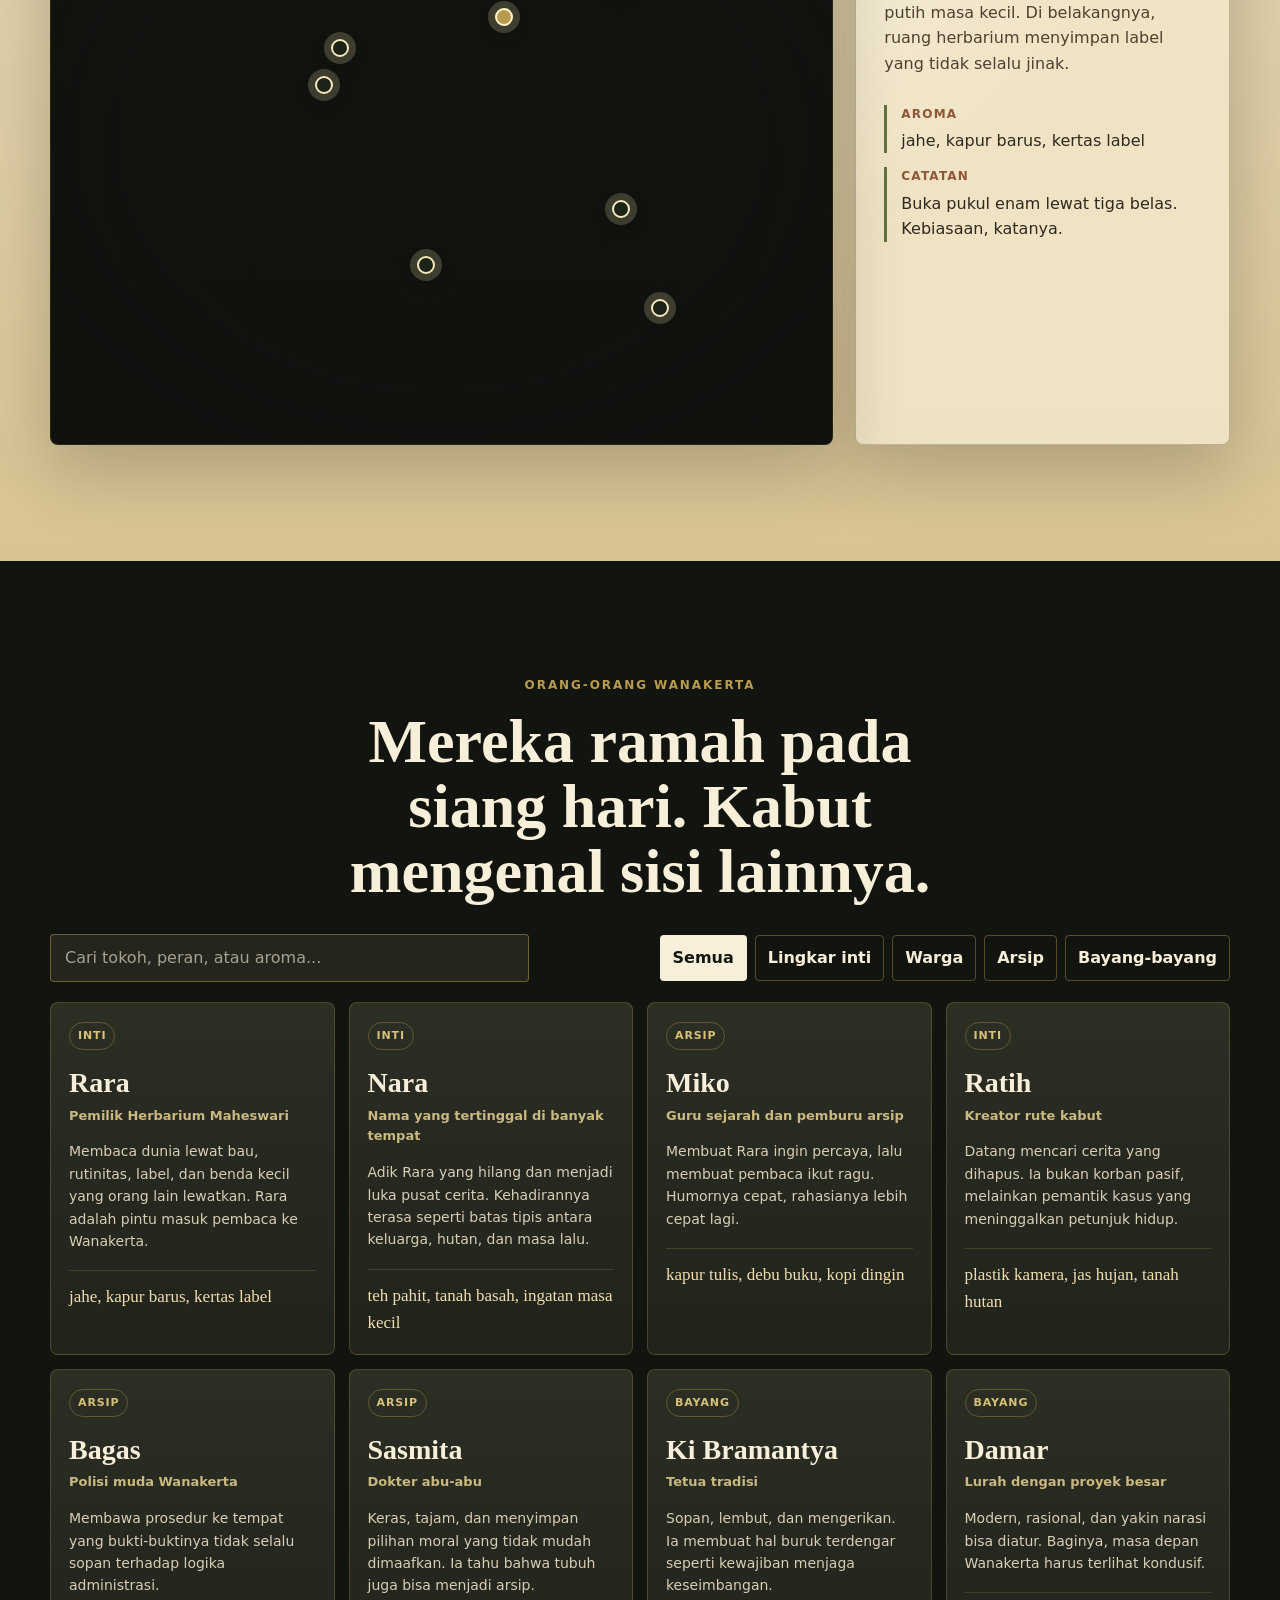
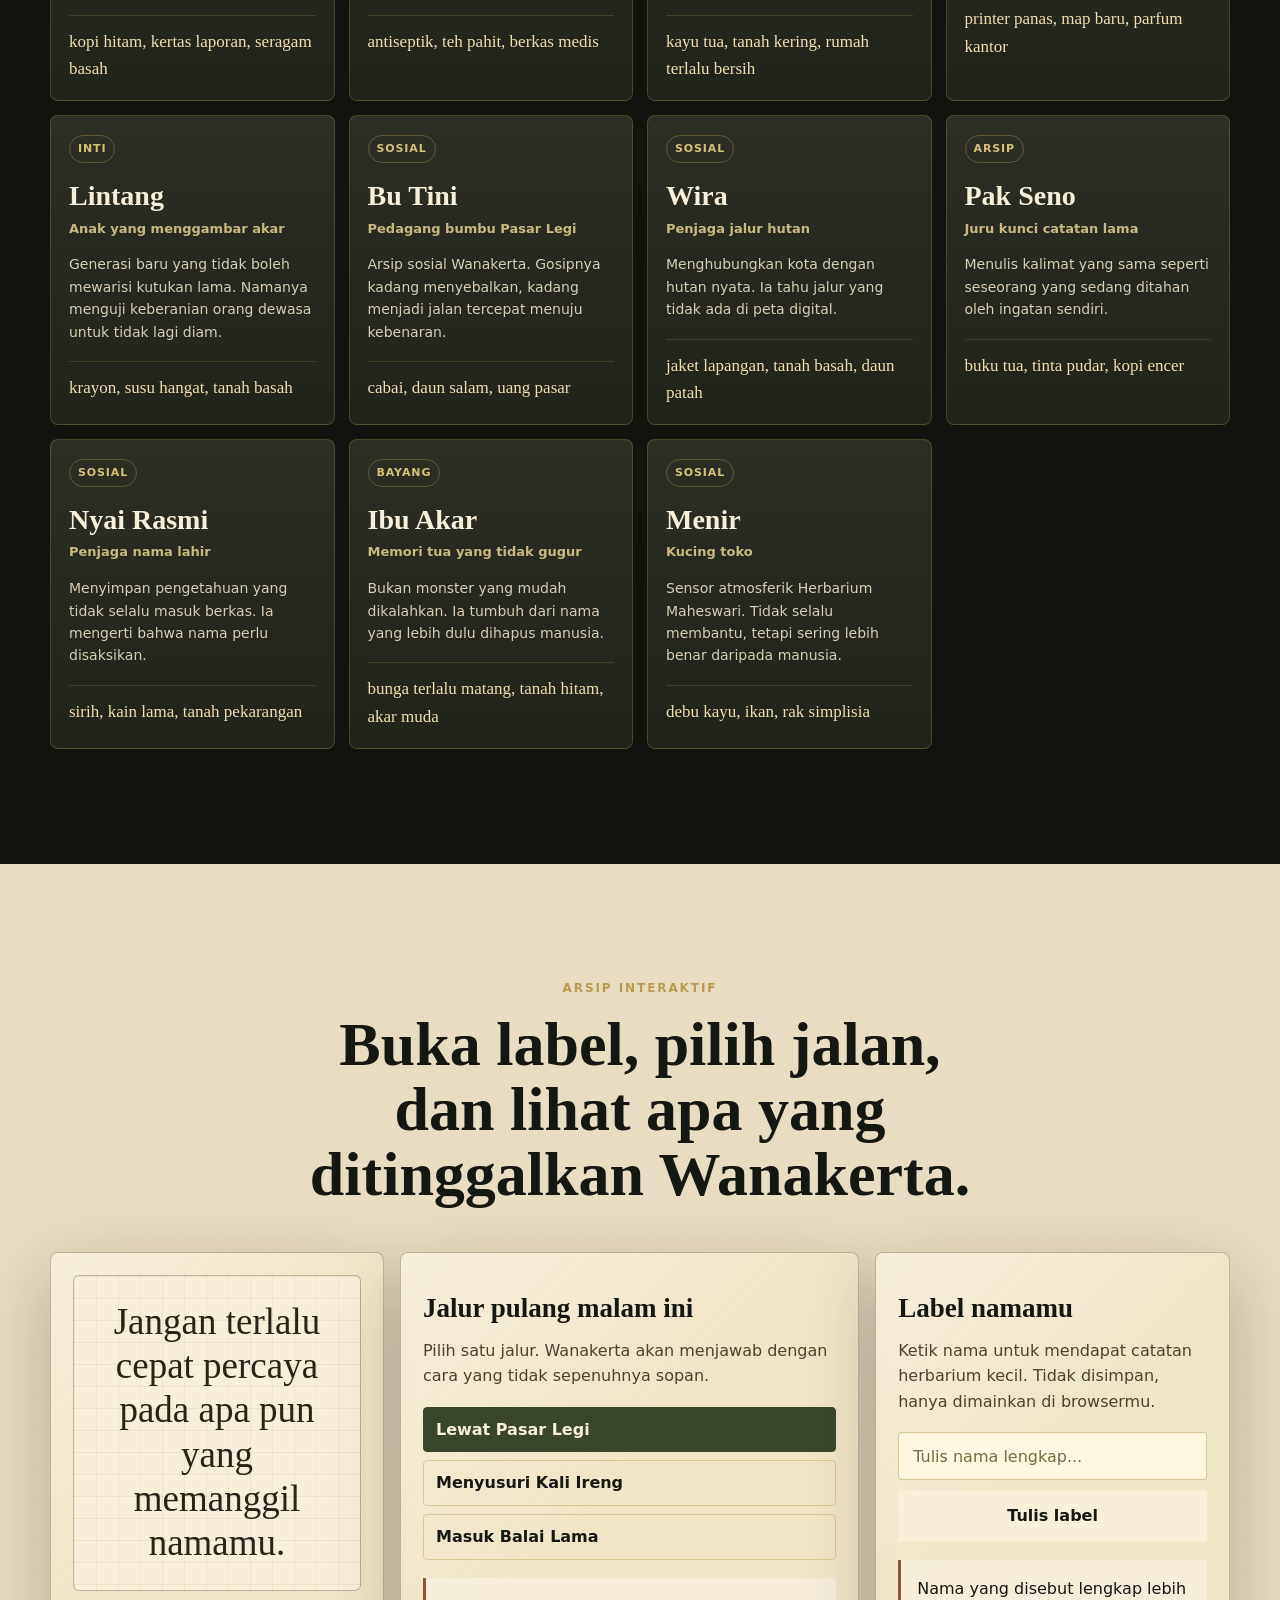
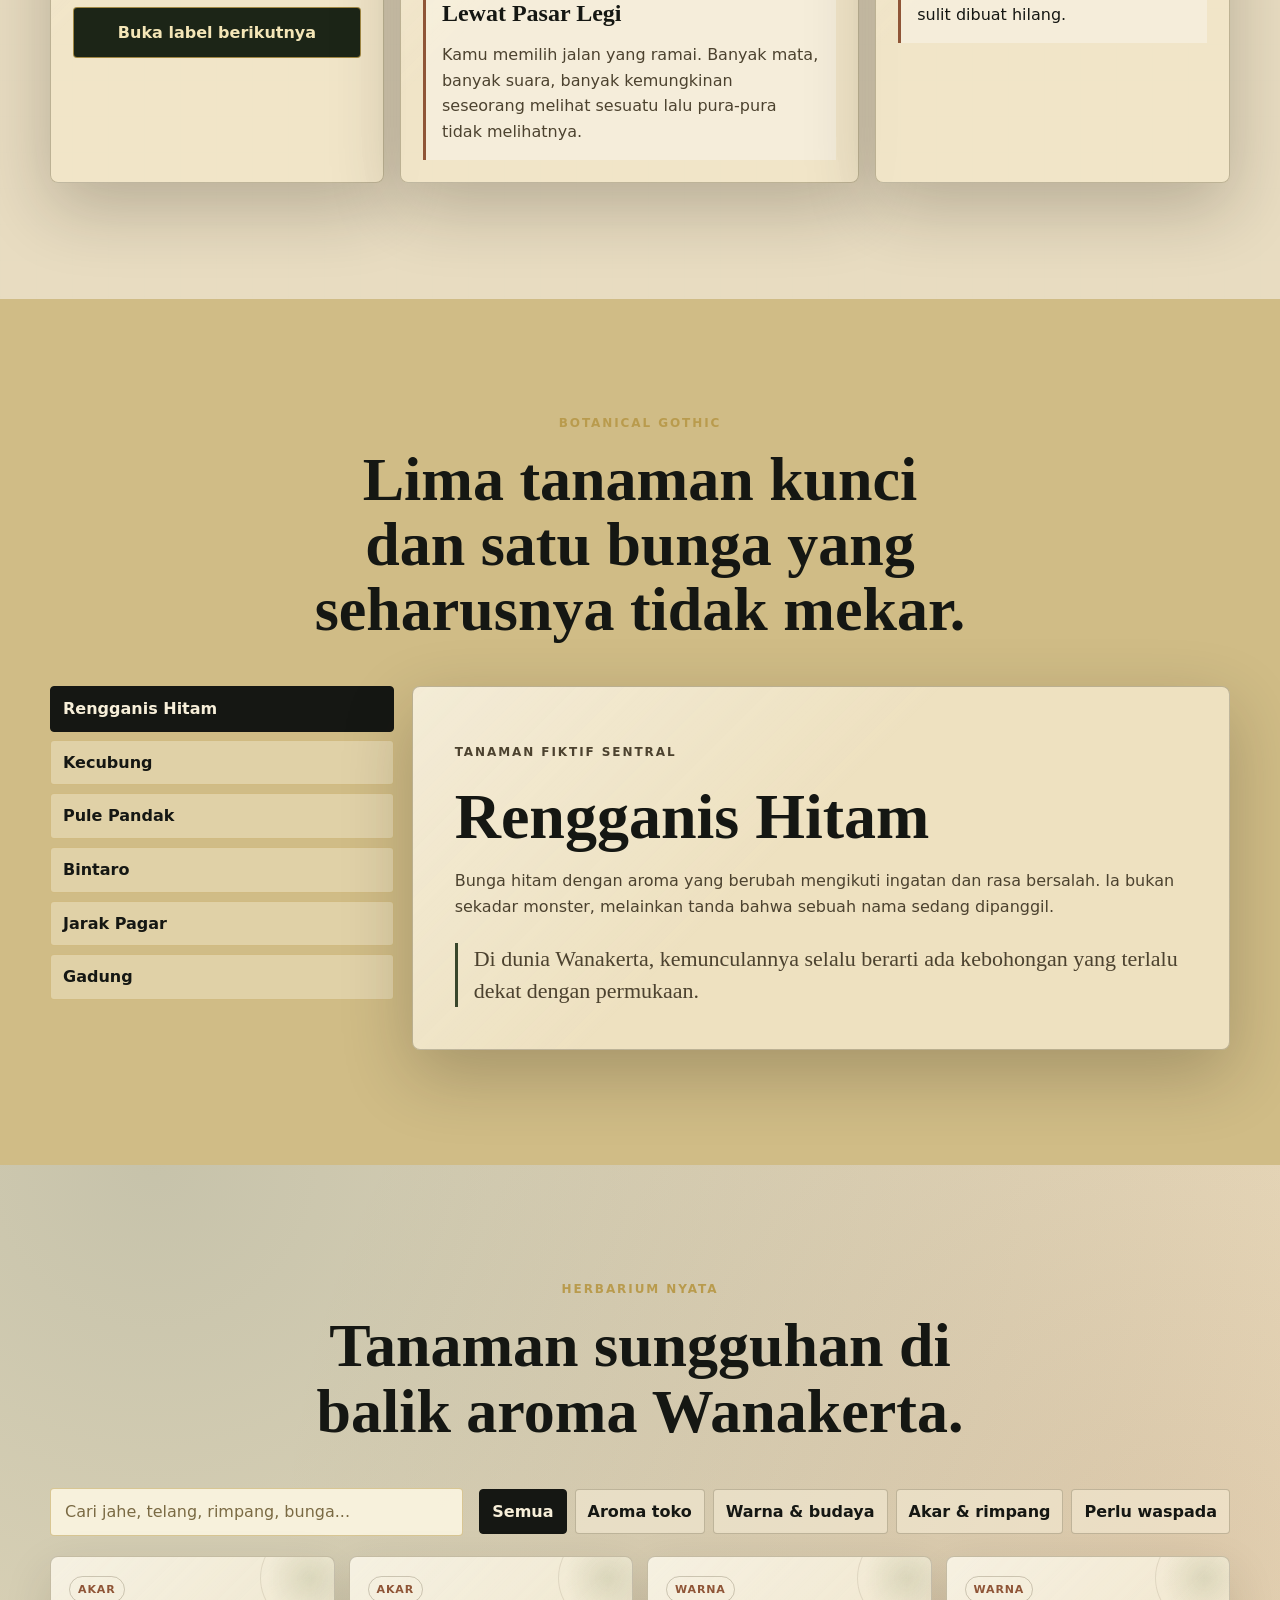
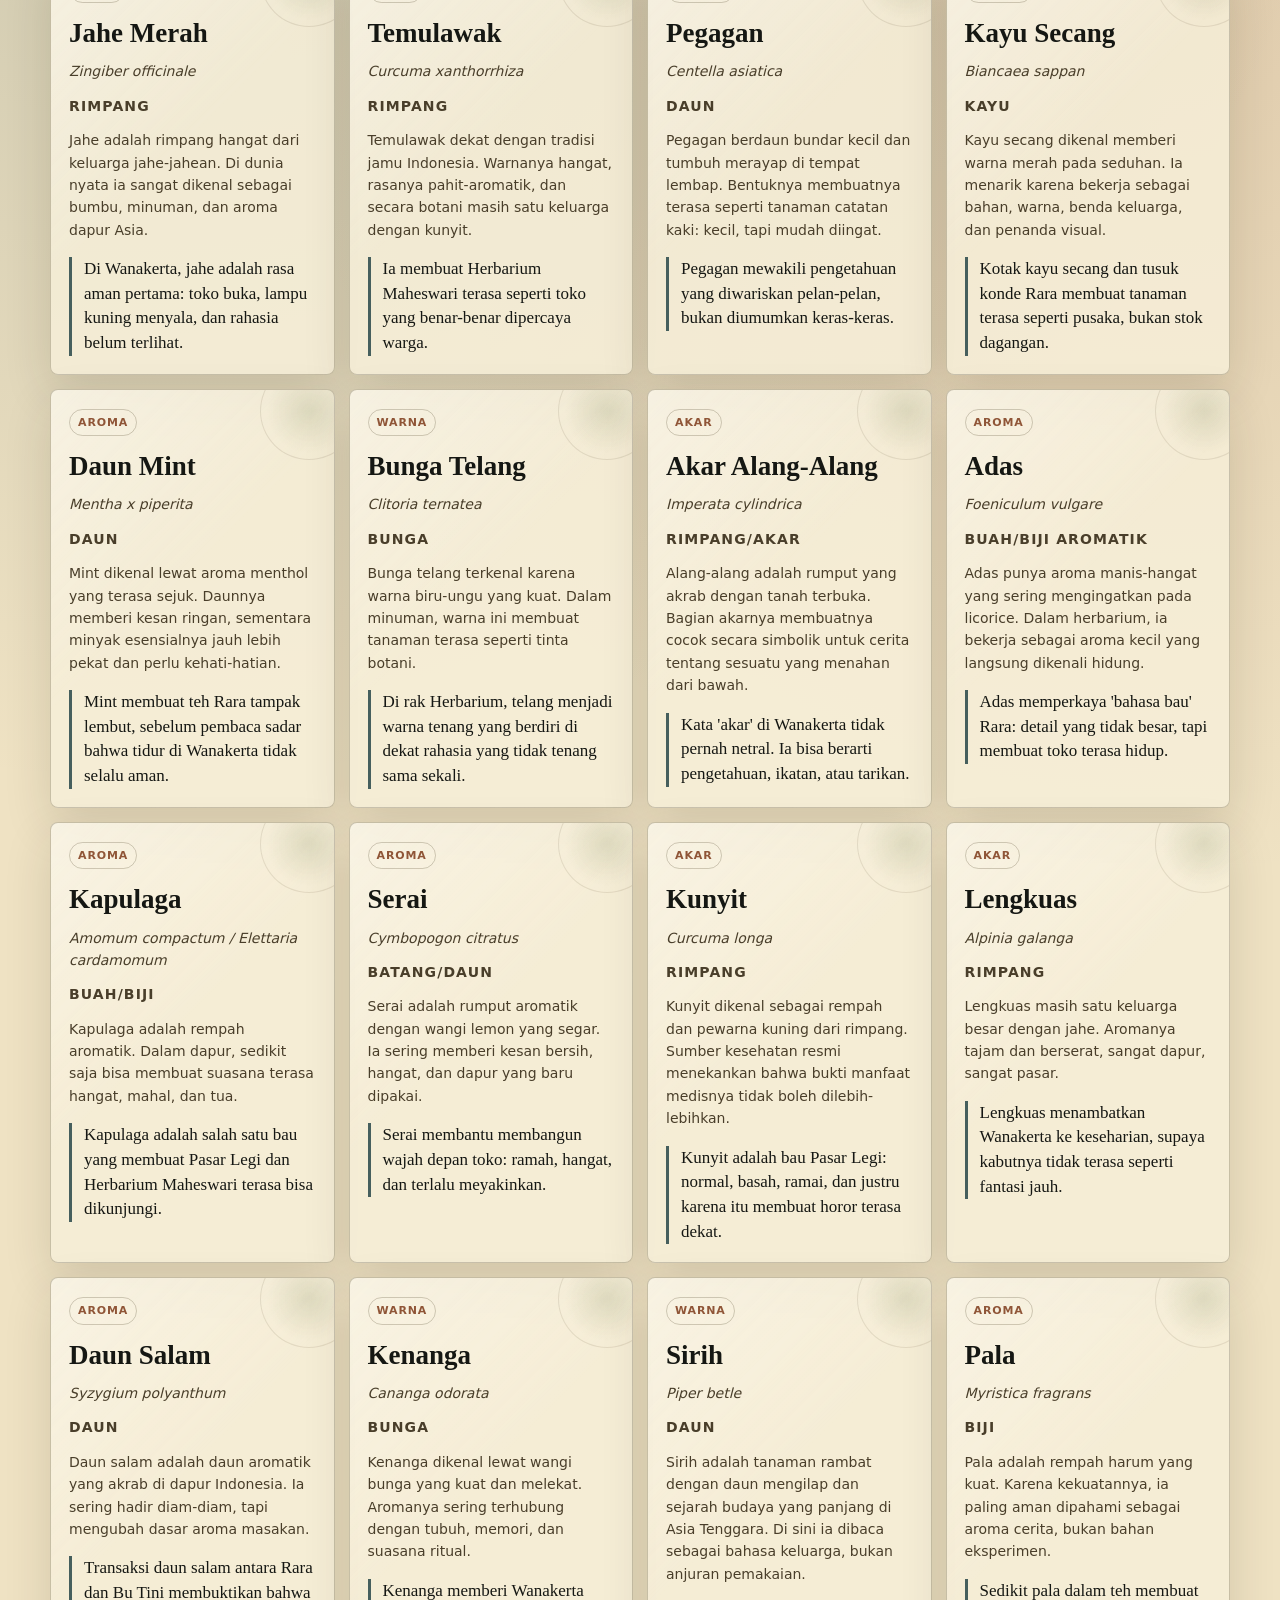
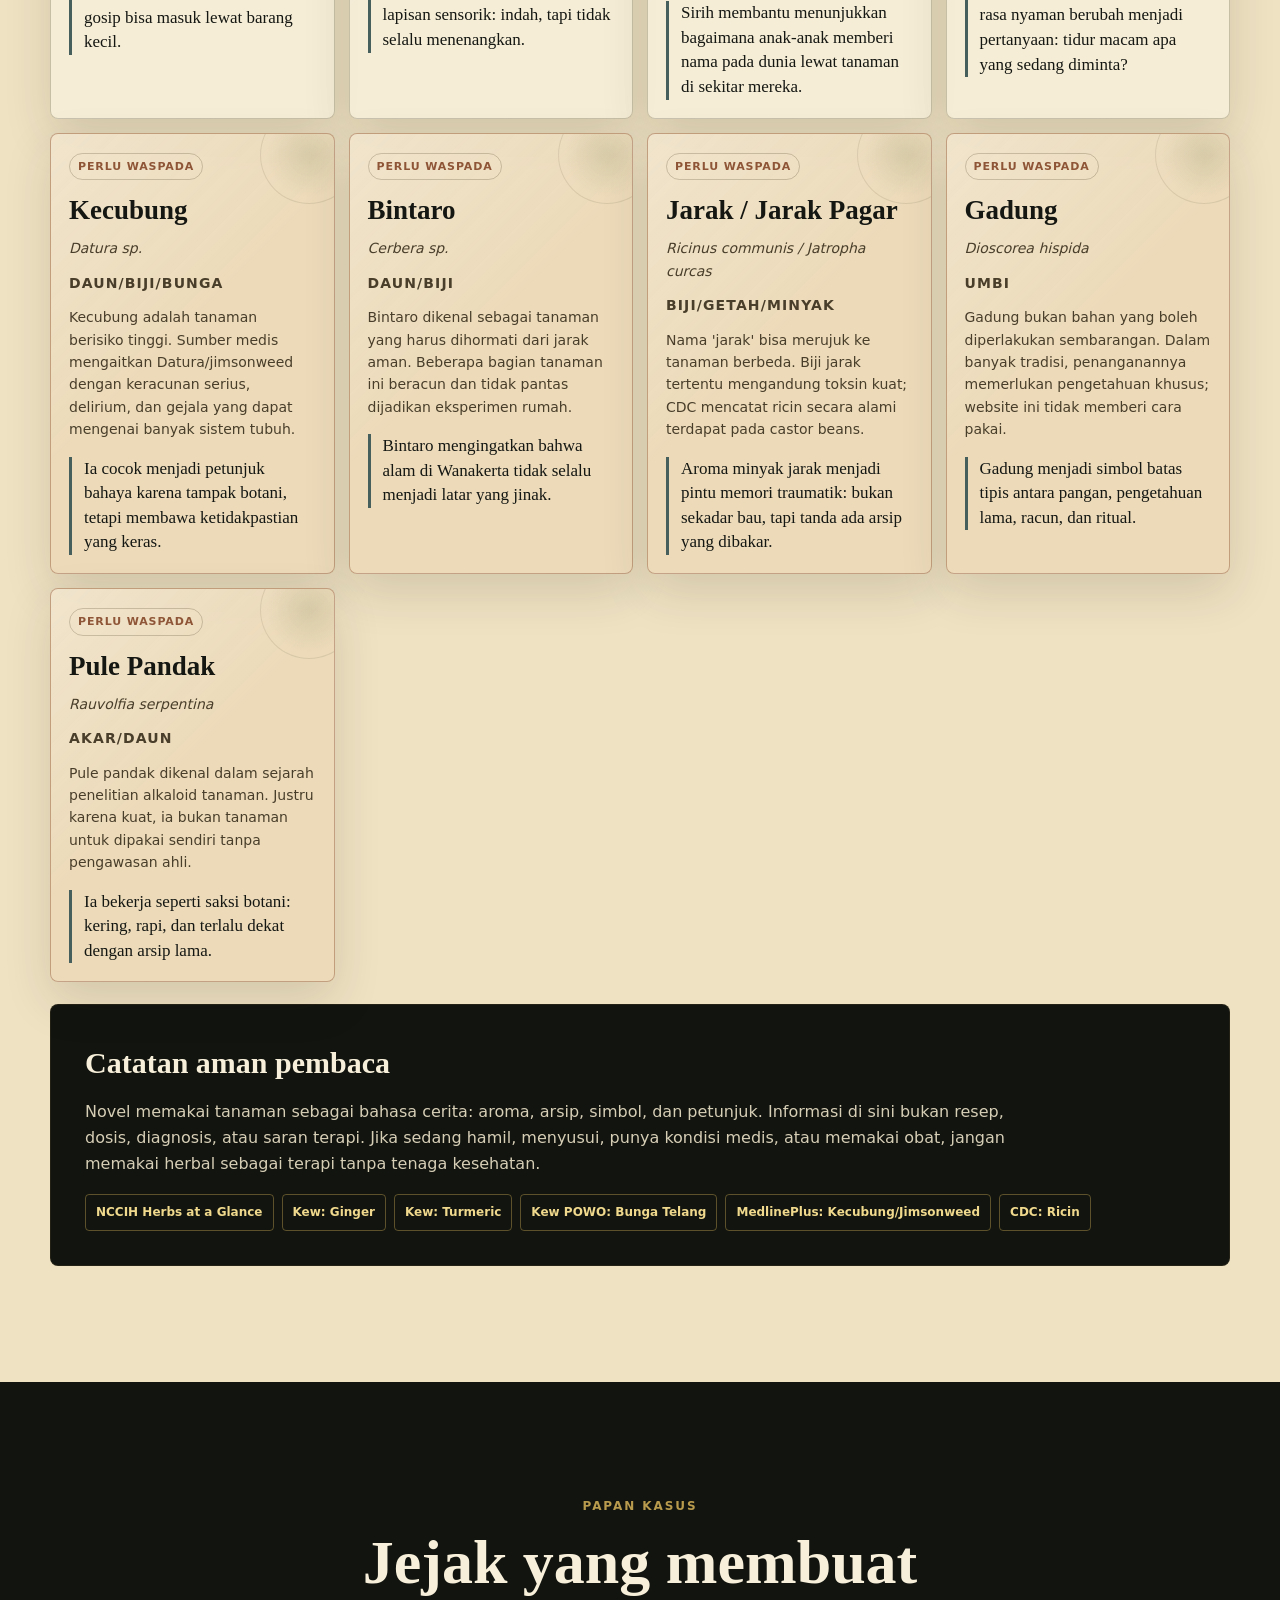
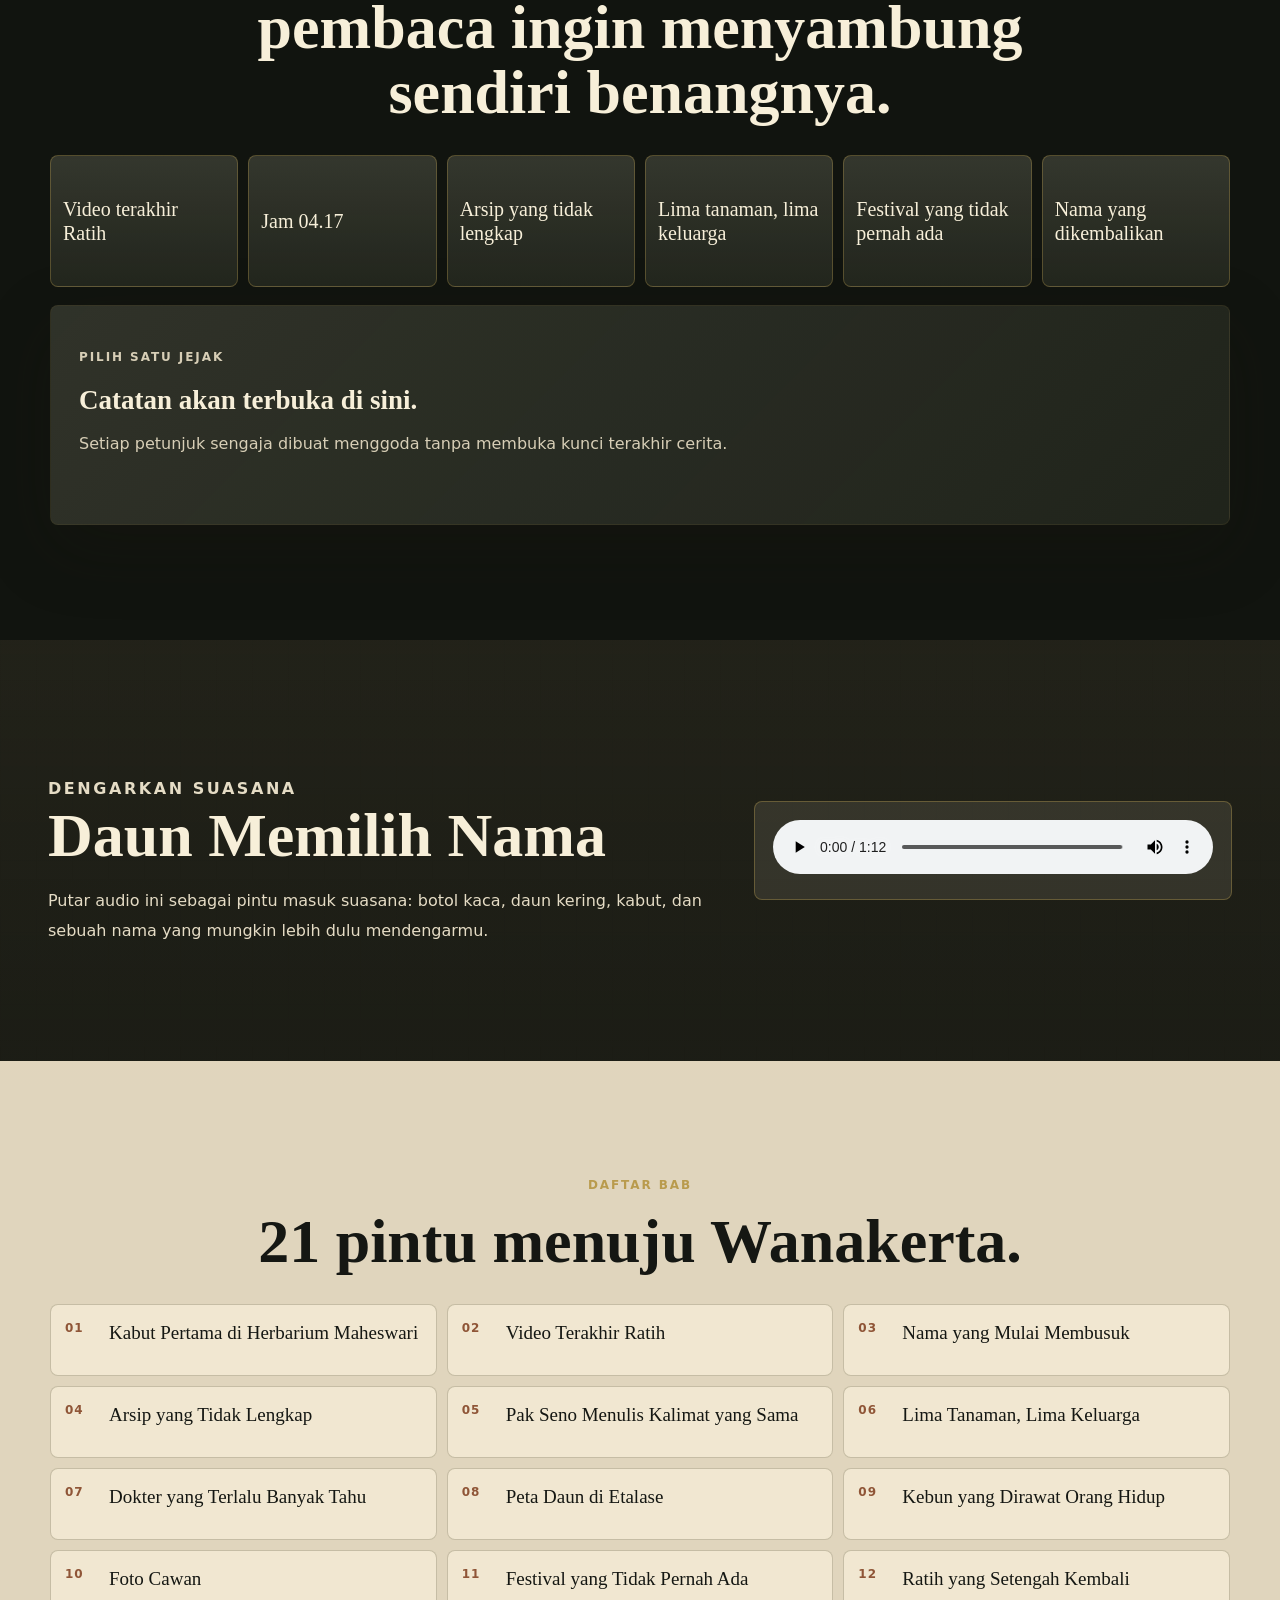
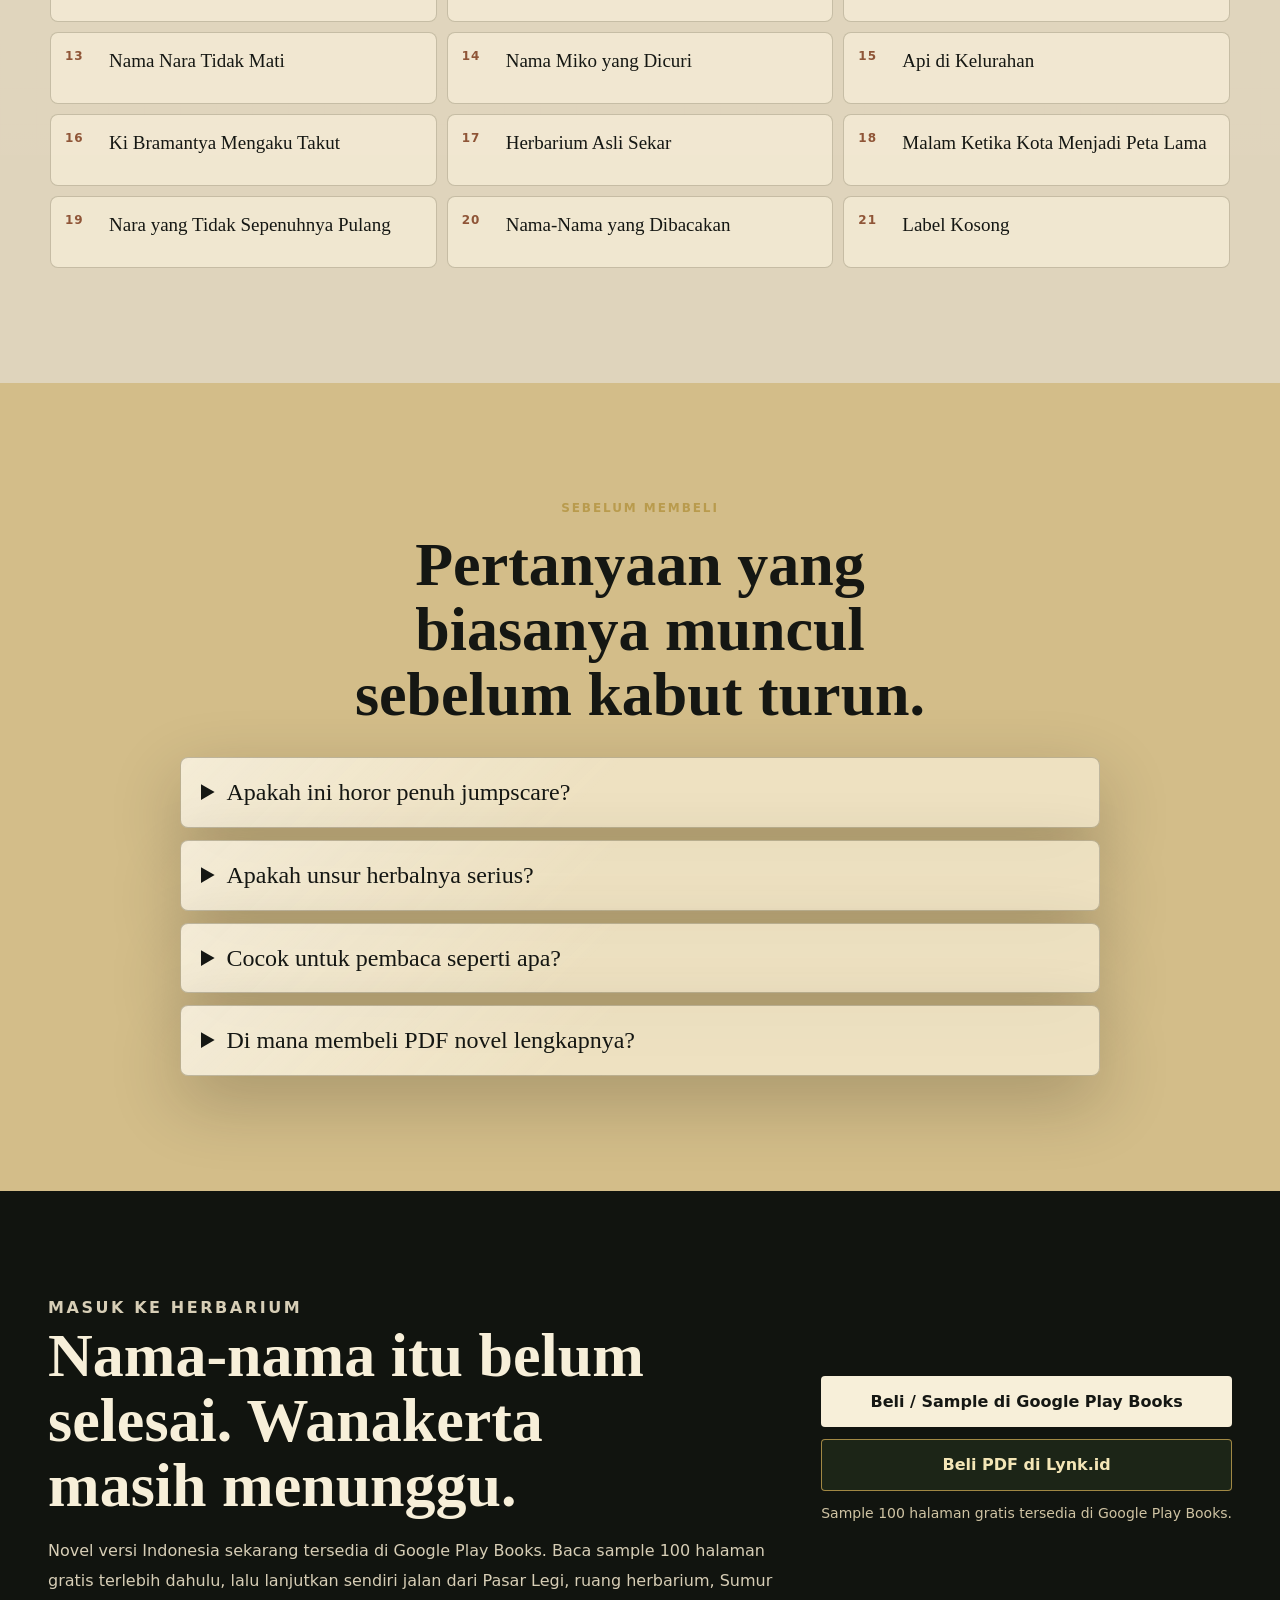
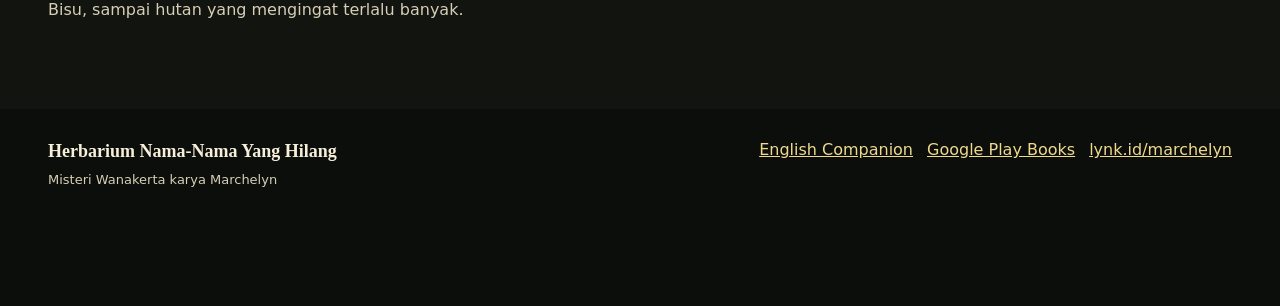
==== commit 85ac7494: "Add Google Play Books purchase CTA Add Indonesian Google Play Books purchase link and 100-page free " ====
--- a/index.html
+++ b/index.html
@@ -6,7 +6,7 @@
     <title>Herbarium Nama-Nama Yang Hilang - Misteri Wanakerta</title>
     <meta
       name="description"
-      content="Website interaktif novel Herbarium Nama-Nama Yang Hilang: Misteri Wanakerta karya Marchelyn. Masuki kota berkabut, buka peta, kenali tokoh, dan beli PDF novel lengkapnya."
+      content="Website interaktif novel Herbarium Nama-Nama Yang Hilang: Misteri Wanakerta karya Marchelyn. Masuki kota berkabut, buka peta, kenali tokoh, beli novel lengkapnya, dan baca sample 100 halaman gratis di Google Play Books."
     />
     <meta property="og:title" content="Herbarium Nama-Nama Yang Hilang" />
     <meta
@@ -47,7 +47,7 @@
         <a href="#herbal">Herbal</a>
         <a href="#suara">Suara</a>
         <a href="en/">Global / EN</a>
-        <a href="#beli" class="nav-cta">Beli PDF</a>
+        <a href="#beli" class="nav-cta">Beli / Sample</a>
       </nav>
     </header>
 
@@ -94,10 +94,16 @@
           </p>
           <div class="hero-actions">
             <a class="button button-light" href="#peta">Masuk ke peta</a>
+            <a
+              class="button button-gold"
+              href="https://play.google.com/store/books/details/Marchelyn_Herbarium_Nama_Nama_yang_Hilang_Misteri?id=6gffEQAAQBAJ"
+              target="_blank"
+              rel="noreferrer"
+            >
+              Baca 100 Halaman Gratis
+            </a>
+            <a class="button button-dark" href="https://lynk.id/marchelyn" target="_blank" rel="noreferrer">Beli PDF</a>
             <a class="button button-dark" href="en/">English Companion</a>
-            <a class="button button-dark" href="https://lynk.id/marchelyn" target="_blank" rel="noreferrer">
-              Beli Novel PDF
-            </a>
           </div>
           <div class="quick-notes" aria-label="Genre novel">
             <span>Folk horror Indonesia</span>
@@ -485,7 +491,8 @@
           <details>
             <summary>Di mana membeli PDF novel lengkapnya?</summary>
             <p>
-              PDF novel lengkap bisa dibeli melalui halaman Marchelyn di Lynk.id.
+              Novel versi Indonesia sudah tersedia di Google Play Books dengan sample 100 halaman
+              gratis. PDF novel lengkap juga masih bisa dibeli melalui halaman Marchelyn di Lynk.id.
             </p>
           </details>
         </div>
@@ -496,13 +503,25 @@
           <p class="eyebrow">Masuk ke Herbarium</p>
           <h2>Nama-nama itu belum selesai. Wanakerta masih menunggu.</h2>
           <p>
-            Beli novel lengkapnya dalam format PDF dan ikuti sendiri jalan dari Pasar Legi, ruang
-            herbarium, Sumur Bisu, sampai hutan yang mengingat terlalu banyak.
+            Novel versi Indonesia sekarang tersedia di Google Play Books. Baca sample 100 halaman
+            gratis terlebih dahulu, lalu lanjutkan sendiri jalan dari Pasar Legi, ruang herbarium,
+            Sumur Bisu, sampai hutan yang mengingat terlalu banyak.
           </p>
         </div>
-        <a class="button button-light" href="https://lynk.id/marchelyn" target="_blank" rel="noreferrer">
-          Beli PDF di Lynk.id
-        </a>
+        <div class="buy-actions">
+          <a
+            class="button button-light"
+            href="https://play.google.com/store/books/details/Marchelyn_Herbarium_Nama_Nama_yang_Hilang_Misteri?id=6gffEQAAQBAJ"
+            target="_blank"
+            rel="noreferrer"
+          >
+            Beli / Sample di Google Play Books
+          </a>
+          <a class="button button-dark" href="https://lynk.id/marchelyn" target="_blank" rel="noreferrer">
+            Beli PDF di Lynk.id
+          </a>
+          <span class="store-note">Sample 100 halaman gratis tersedia di Google Play Books.</span>
+        </div>
       </section>
     </main>
 
@@ -513,6 +532,13 @@
       </div>
       <div class="footer-links">
         <a href="en/">English Companion</a>
+        <a
+          href="https://play.google.com/store/books/details/Marchelyn_Herbarium_Nama_Nama_yang_Hilang_Misteri?id=6gffEQAAQBAJ"
+          target="_blank"
+          rel="noreferrer"
+        >
+          Google Play Books
+        </a>
         <a href="https://lynk.id/marchelyn" target="_blank" rel="noreferrer">lynk.id/marchelyn</a>
       </div>
     </footer>
--- a/styles.css
+++ b/styles.css
@@ -359,6 +359,12 @@
   color: #f4e6b7;
 }
 
+.button-gold {
+  border-color: rgba(247, 239, 217, 0.78);
+  background: #b99b4d;
+  color: #151713;
+}
+
 .quick-notes {
   margin-top: 24px;
   max-width: 720px;
@@ -1314,11 +1320,29 @@
   color: #d7ceb6;
 }
 
+.buy-actions {
+  display: flex;
+  width: min(100%, 430px);
+  flex-direction: column;
+  align-items: stretch;
+  gap: 12px;
+}
+
+.buy-actions .button {
+  width: 100%;
+}
+
+.store-note {
+  color: #cfc3a3;
+  font-size: 14px;
+  line-height: 1.55;
+}
+
 .site-footer {
   display: flex;
   justify-content: space-between;
   gap: 18px;
-  padding: 28px clamp(18px, 4vw, 48px);
+  padding: 28px clamp(18px, 4vw, 48px) clamp(96px, 9vw, 132px);
   background: #0c0e0b;
   color: #d7ceb6;
 }
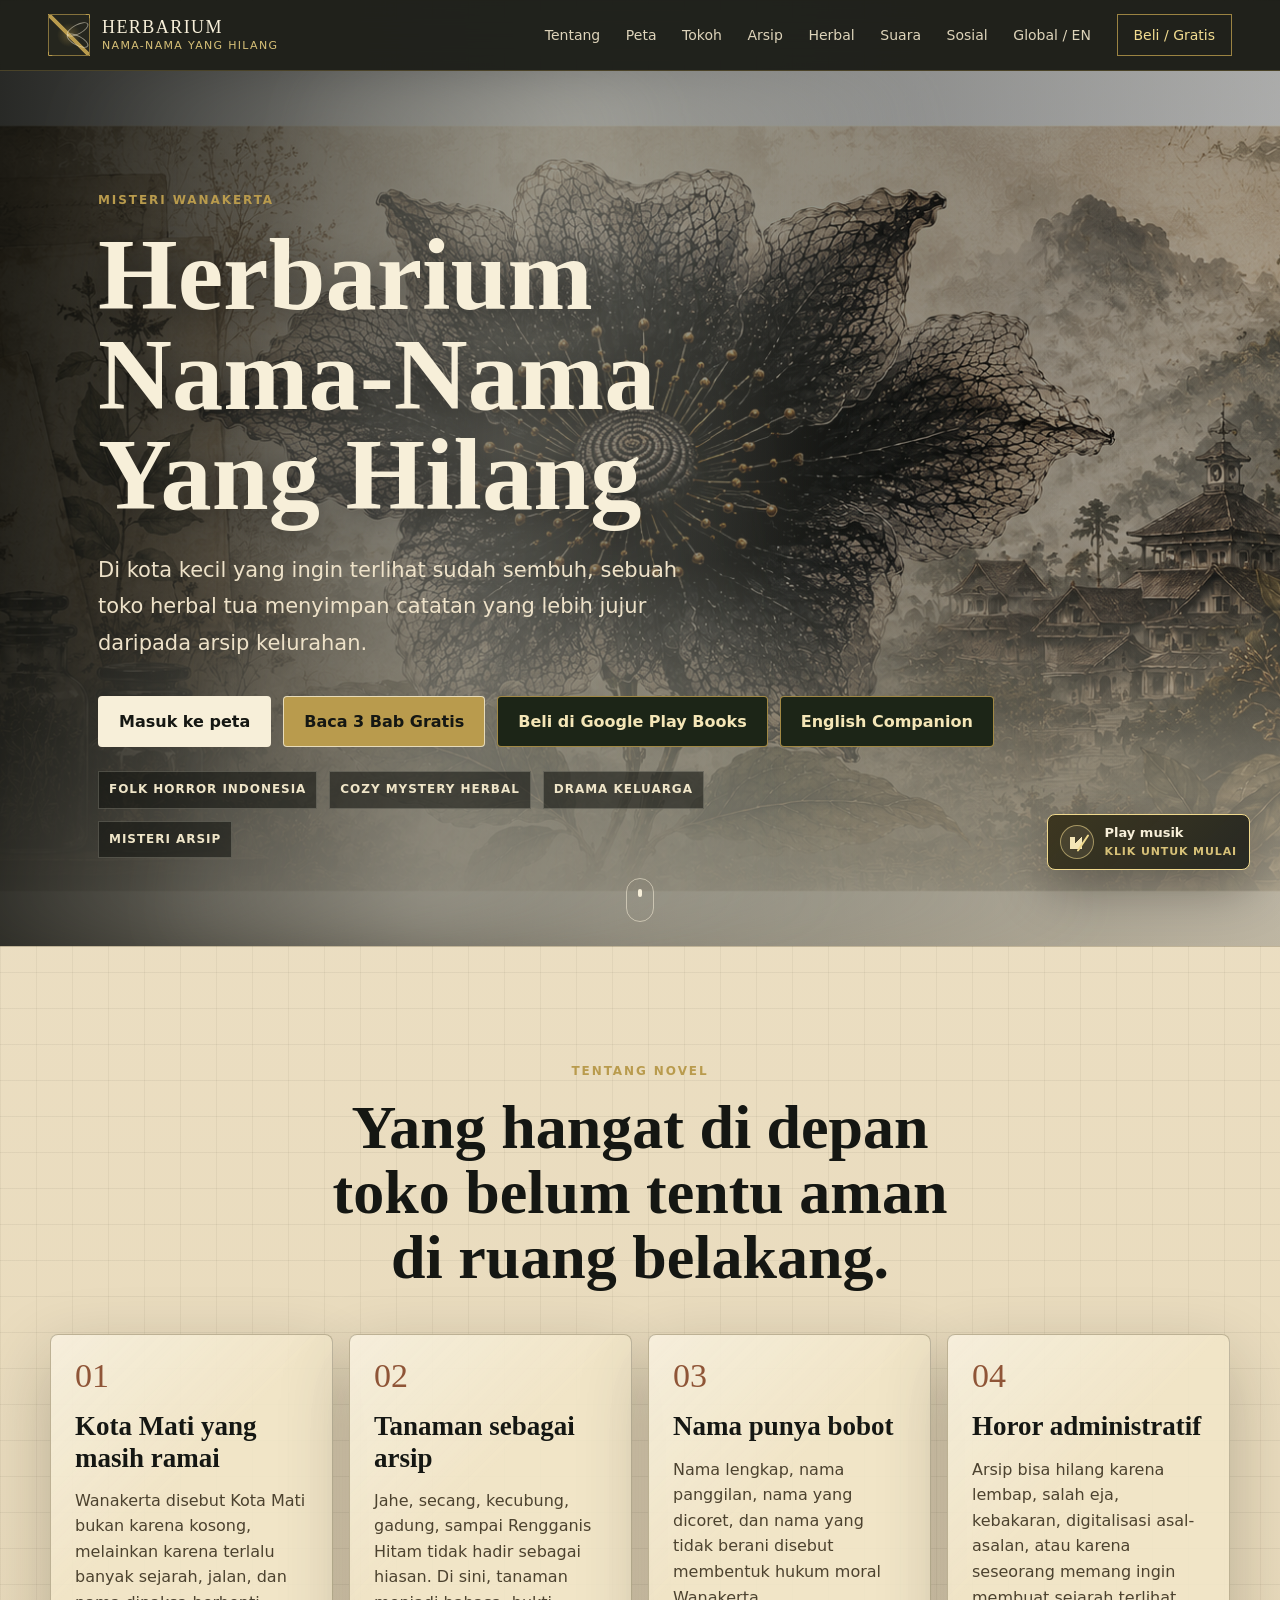
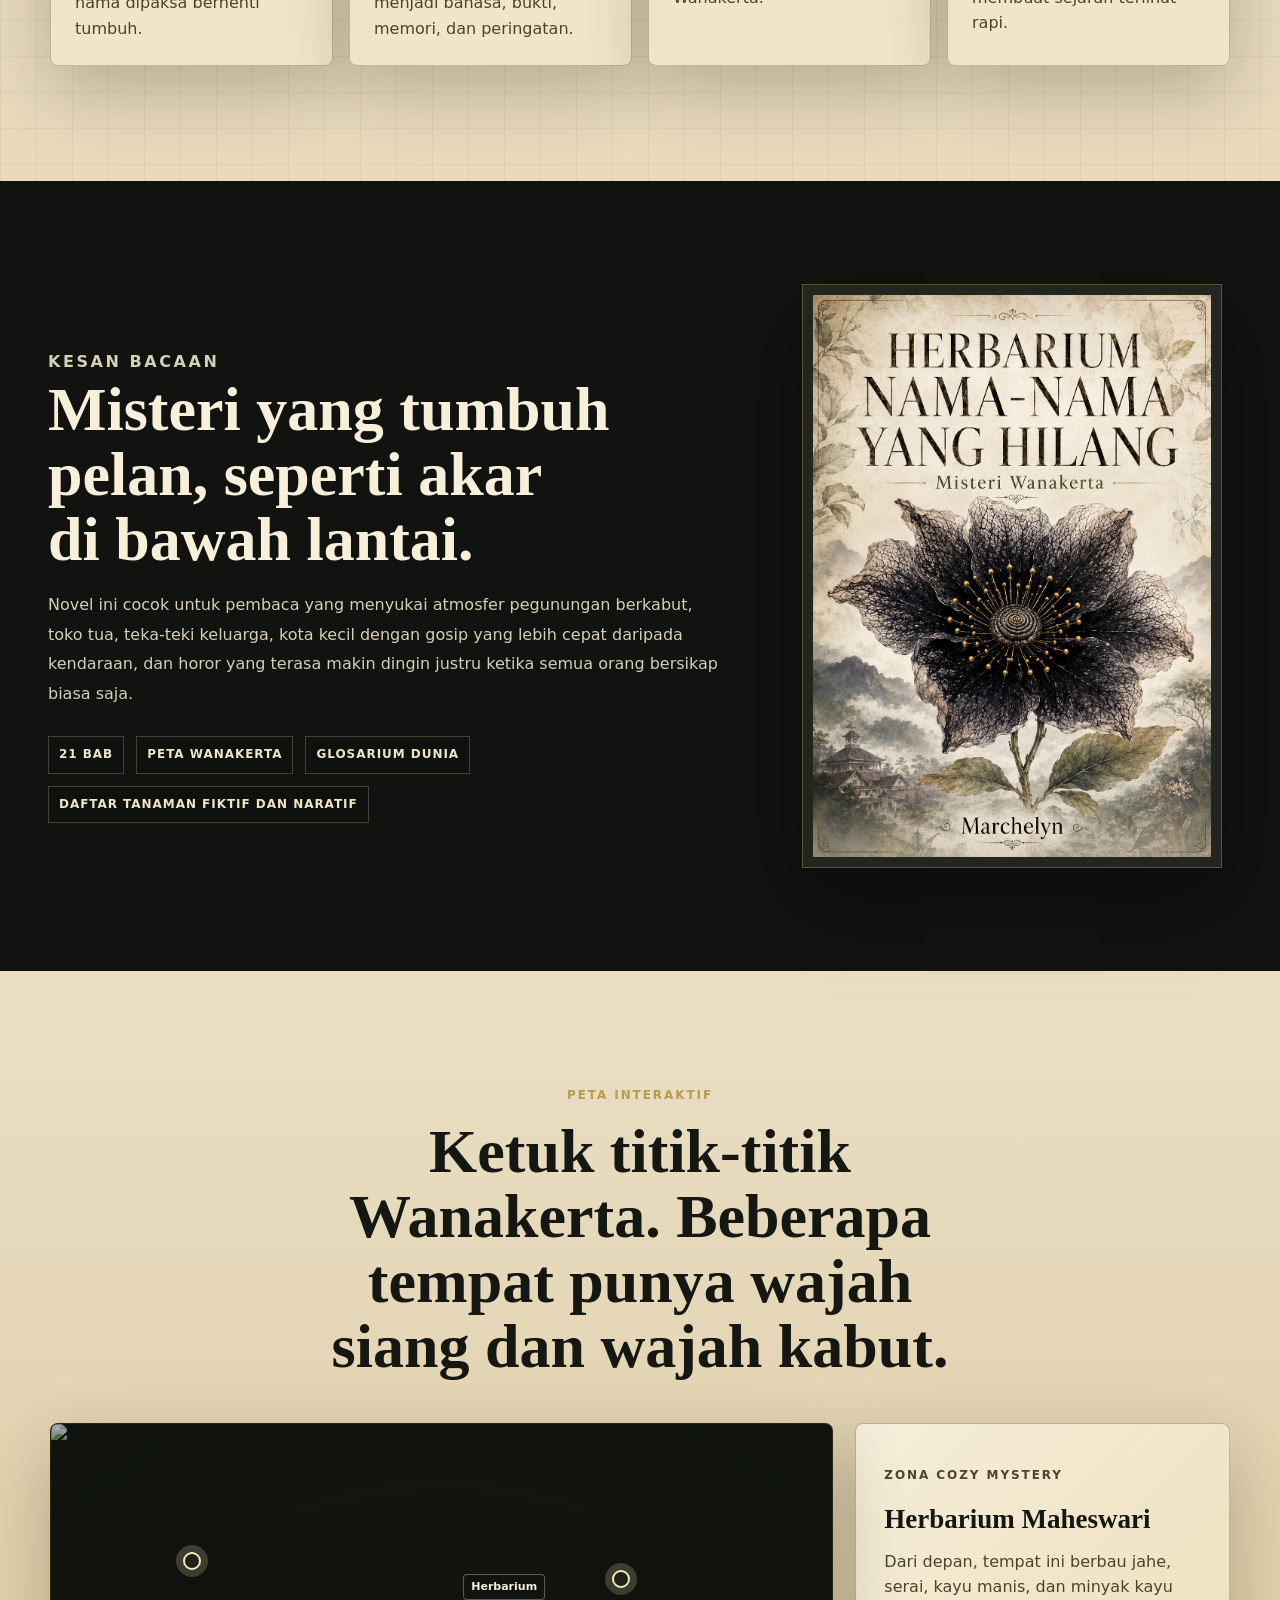
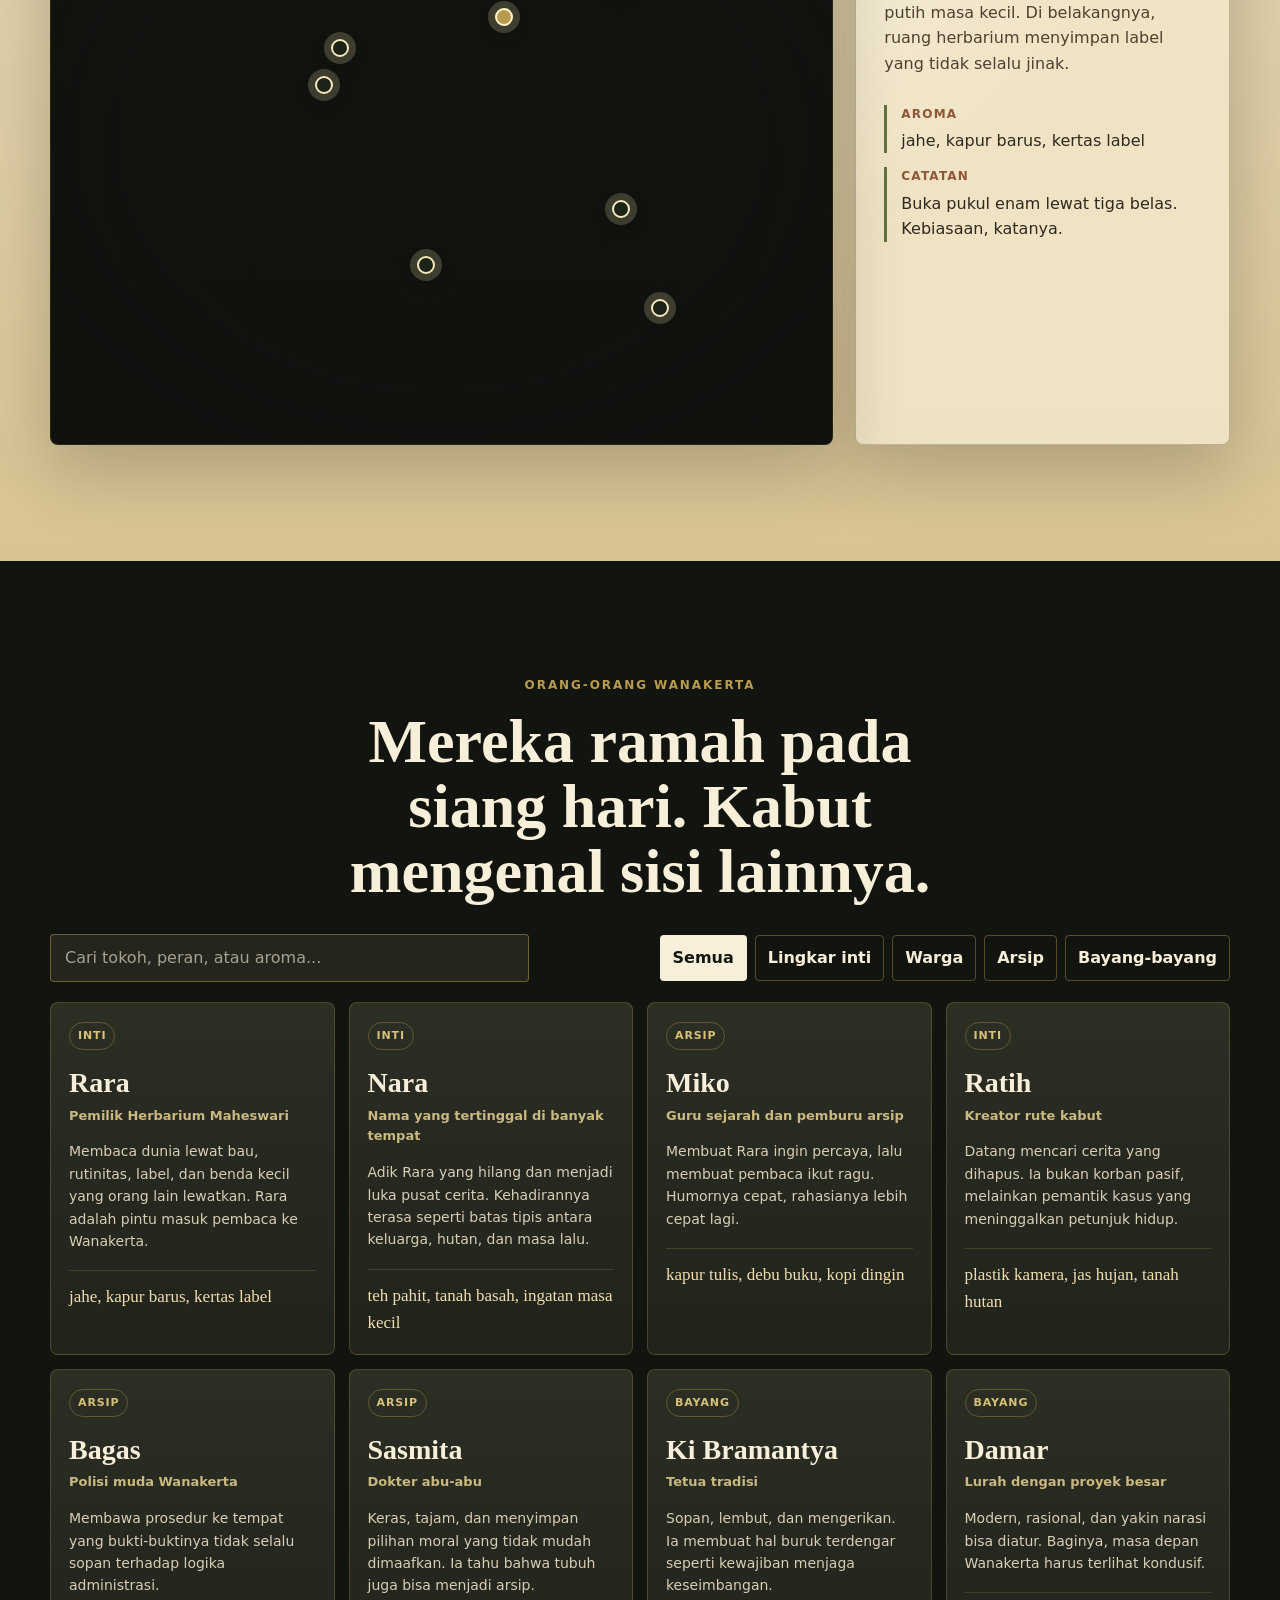
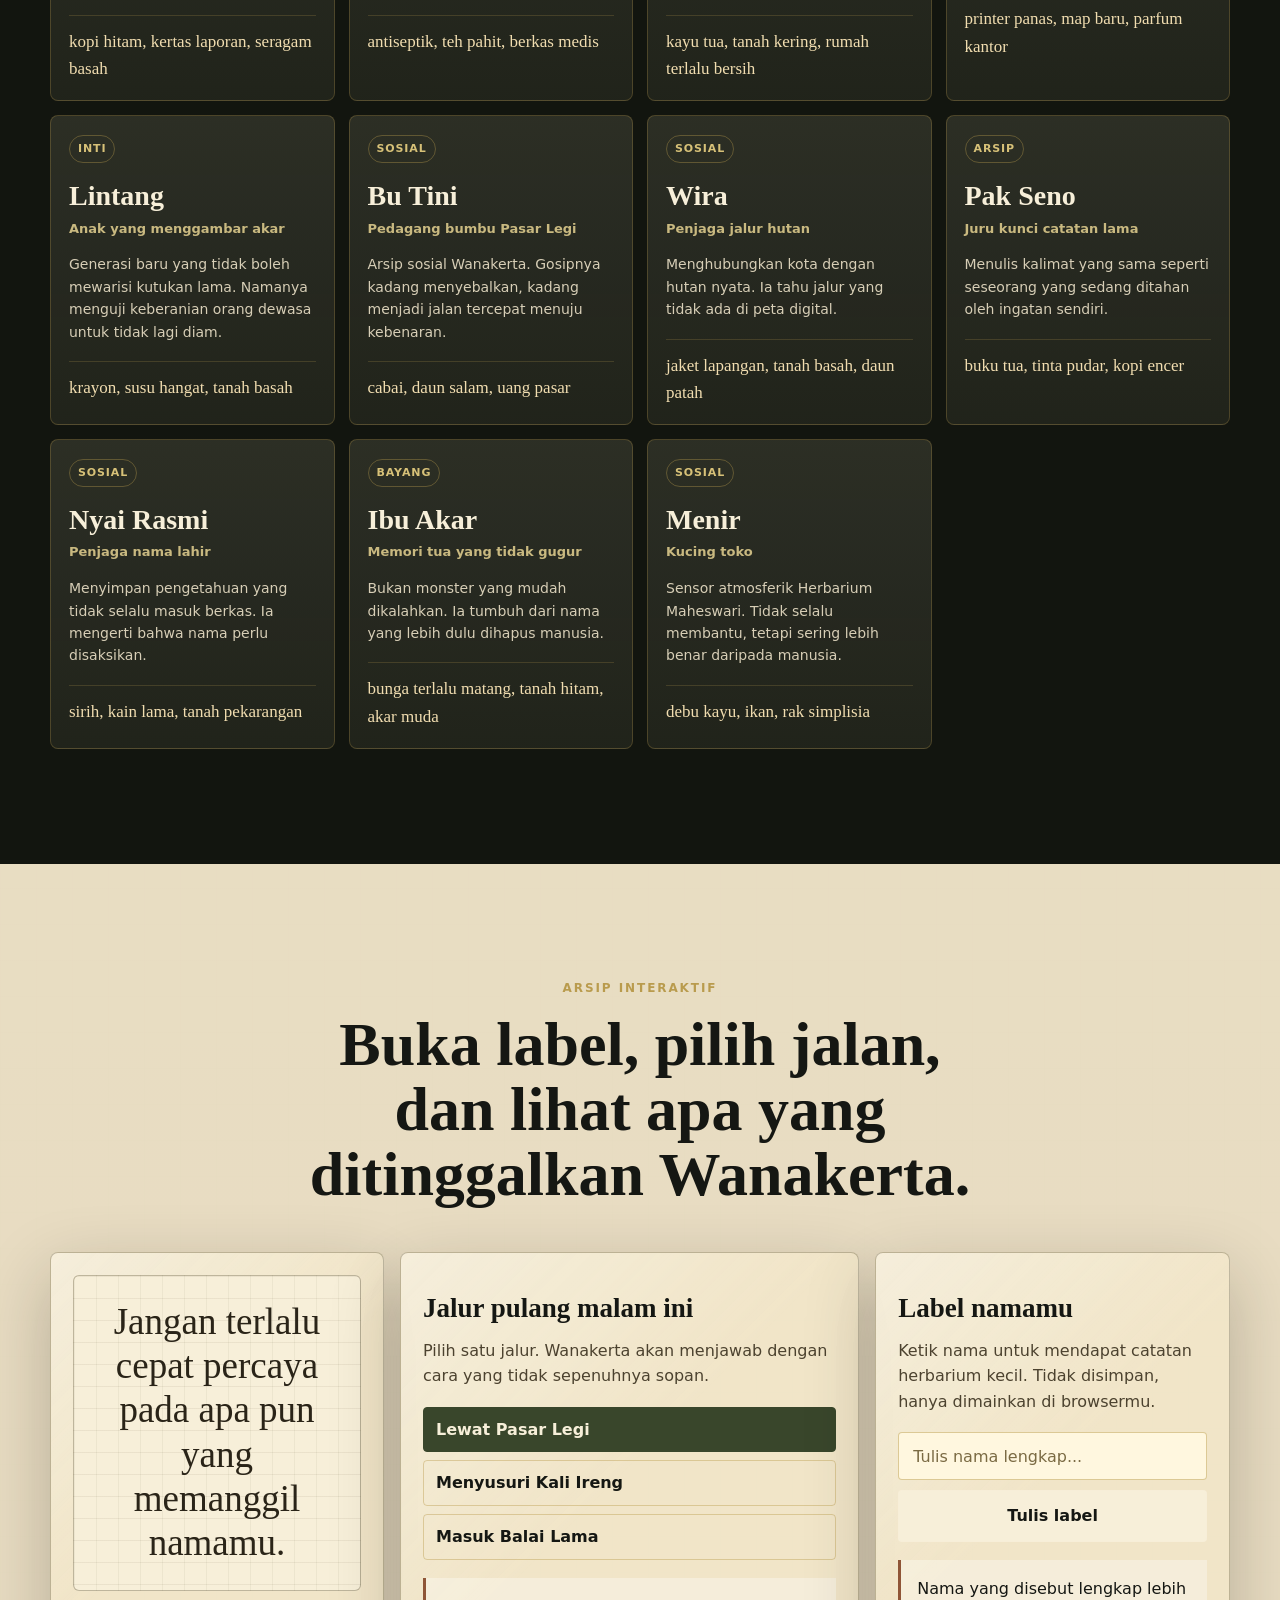
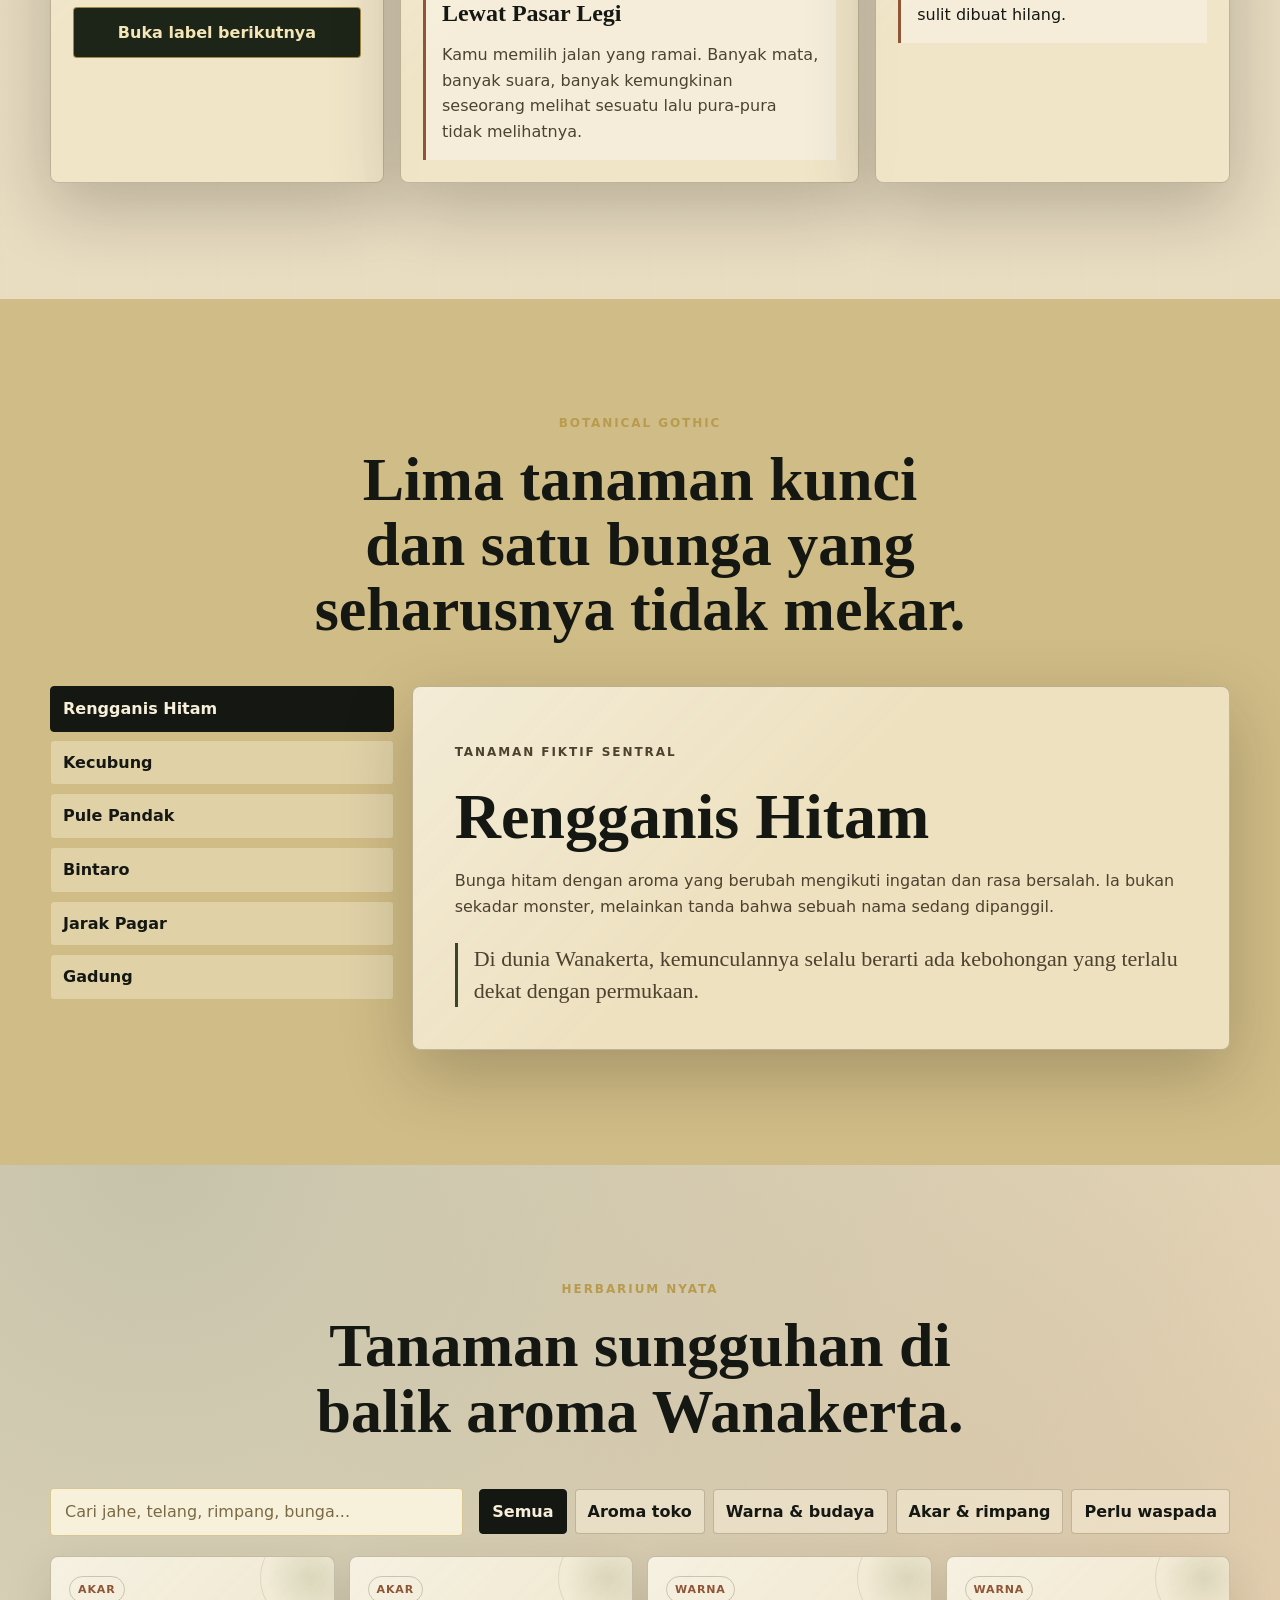
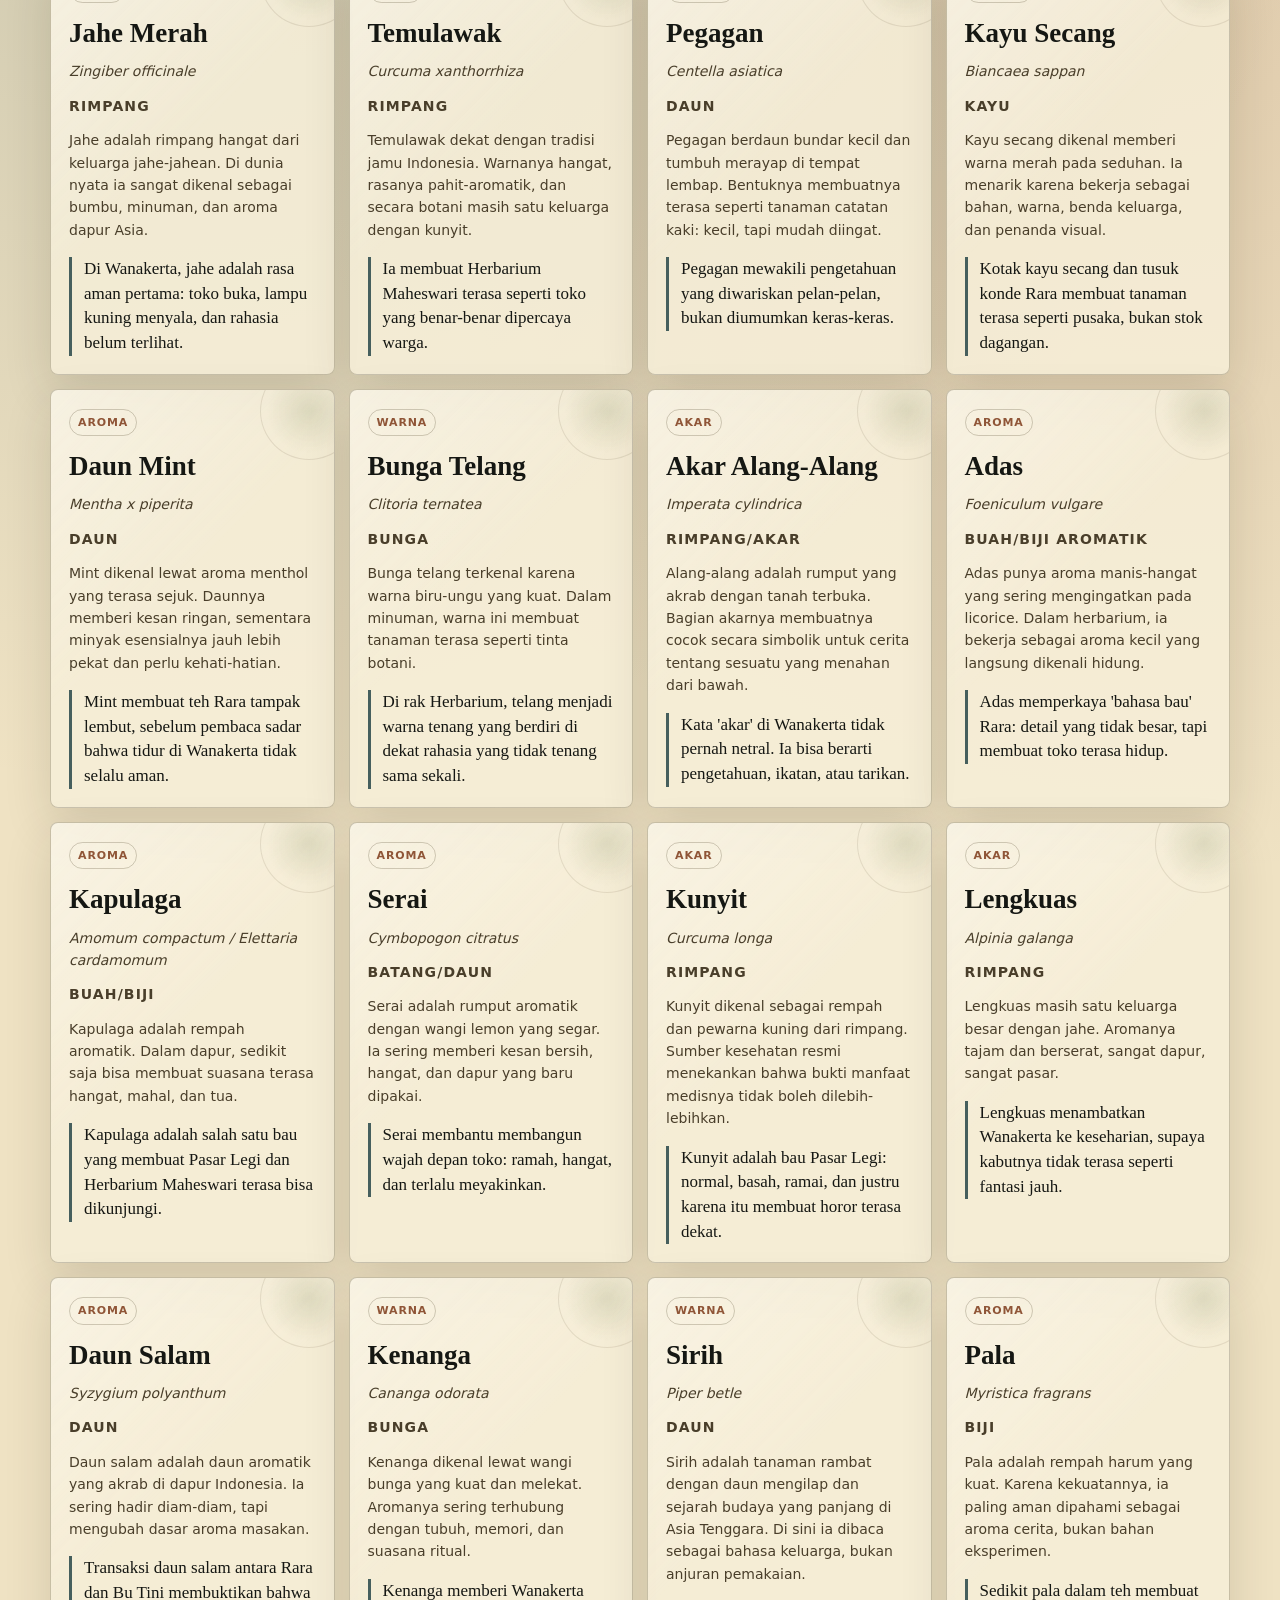
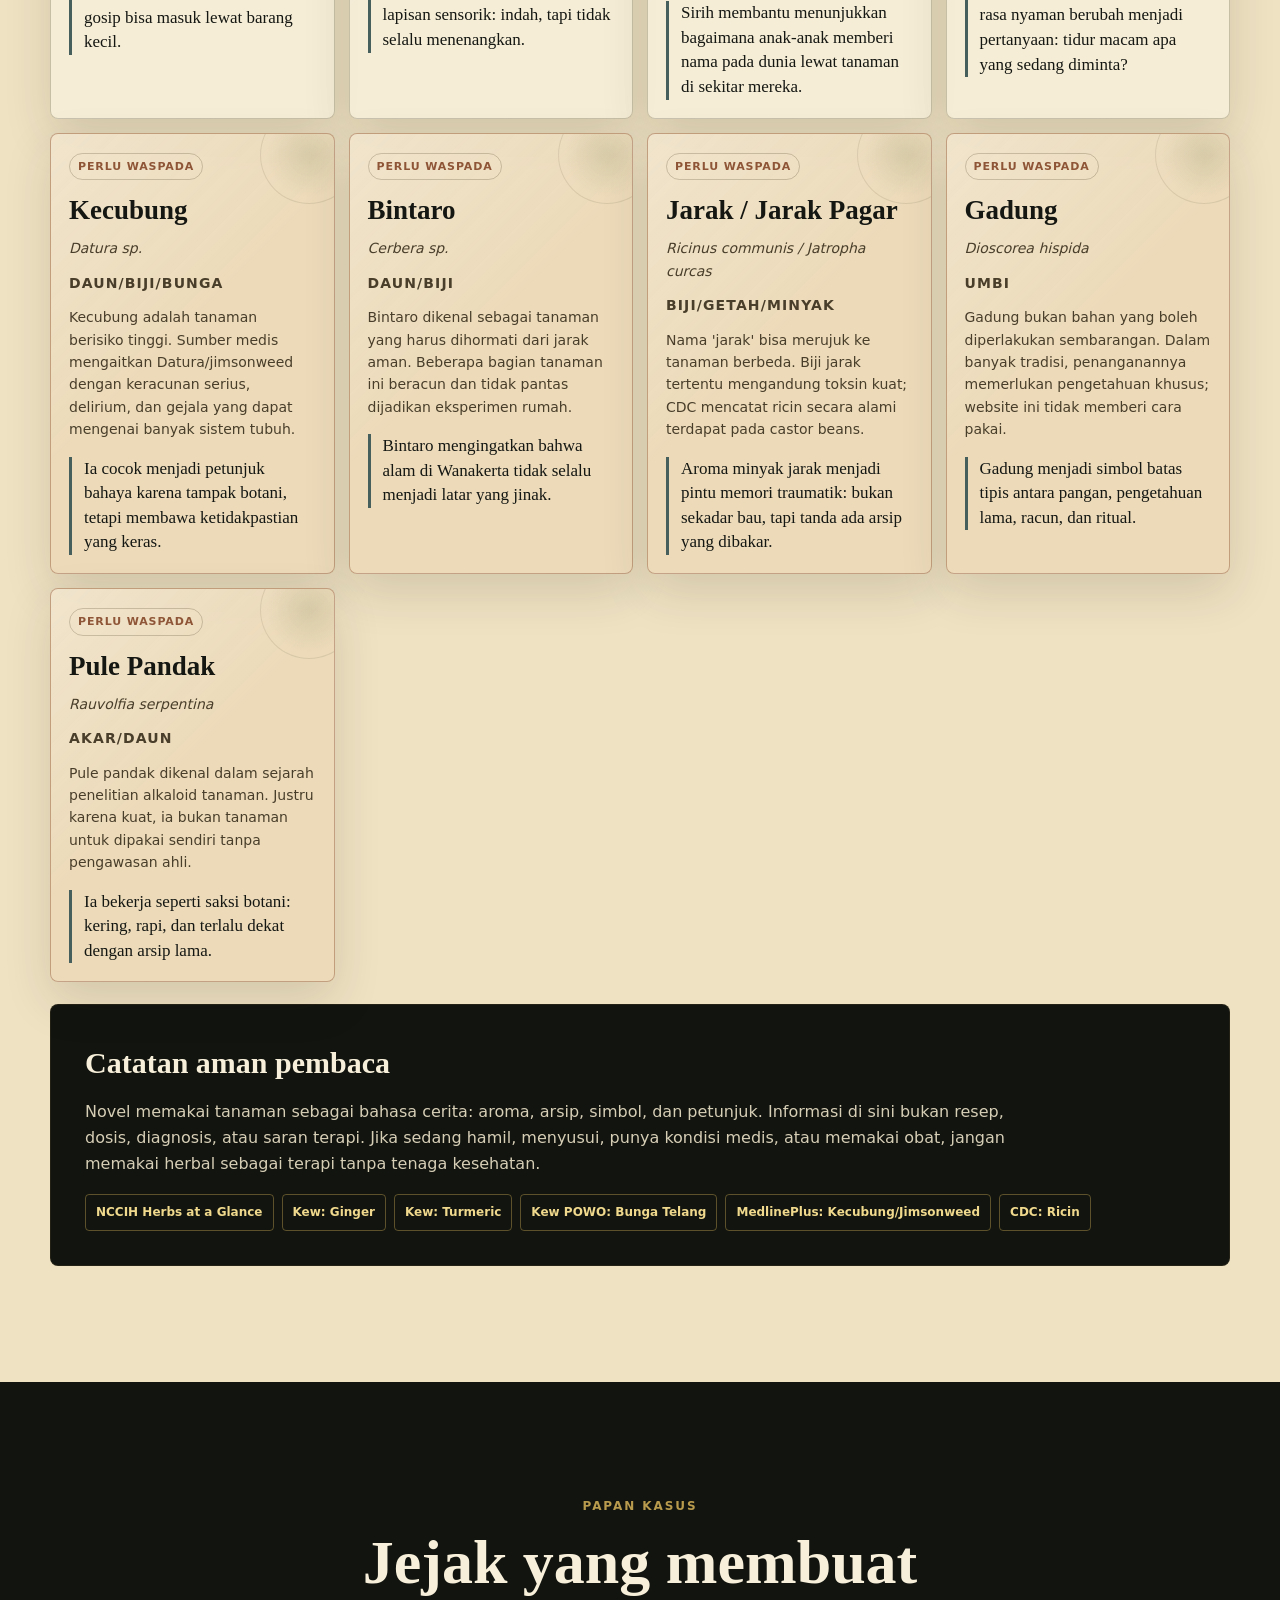
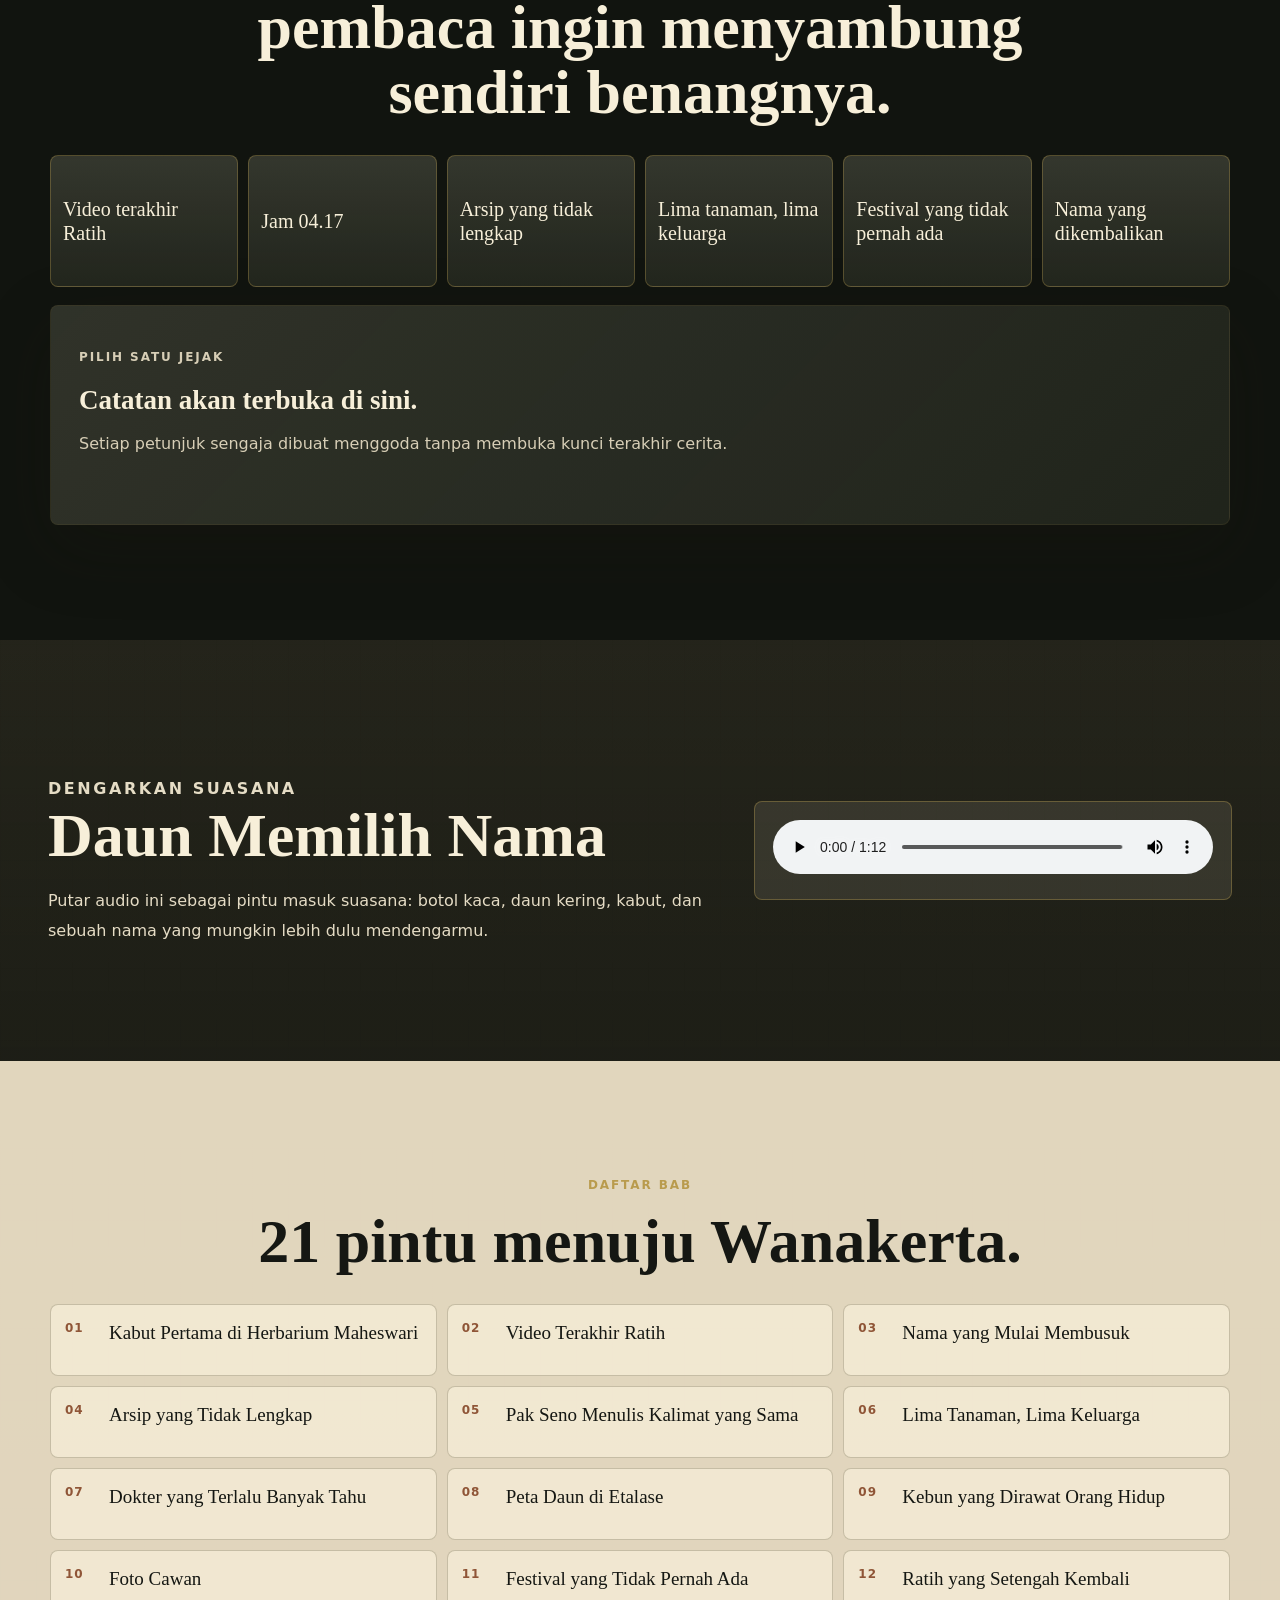
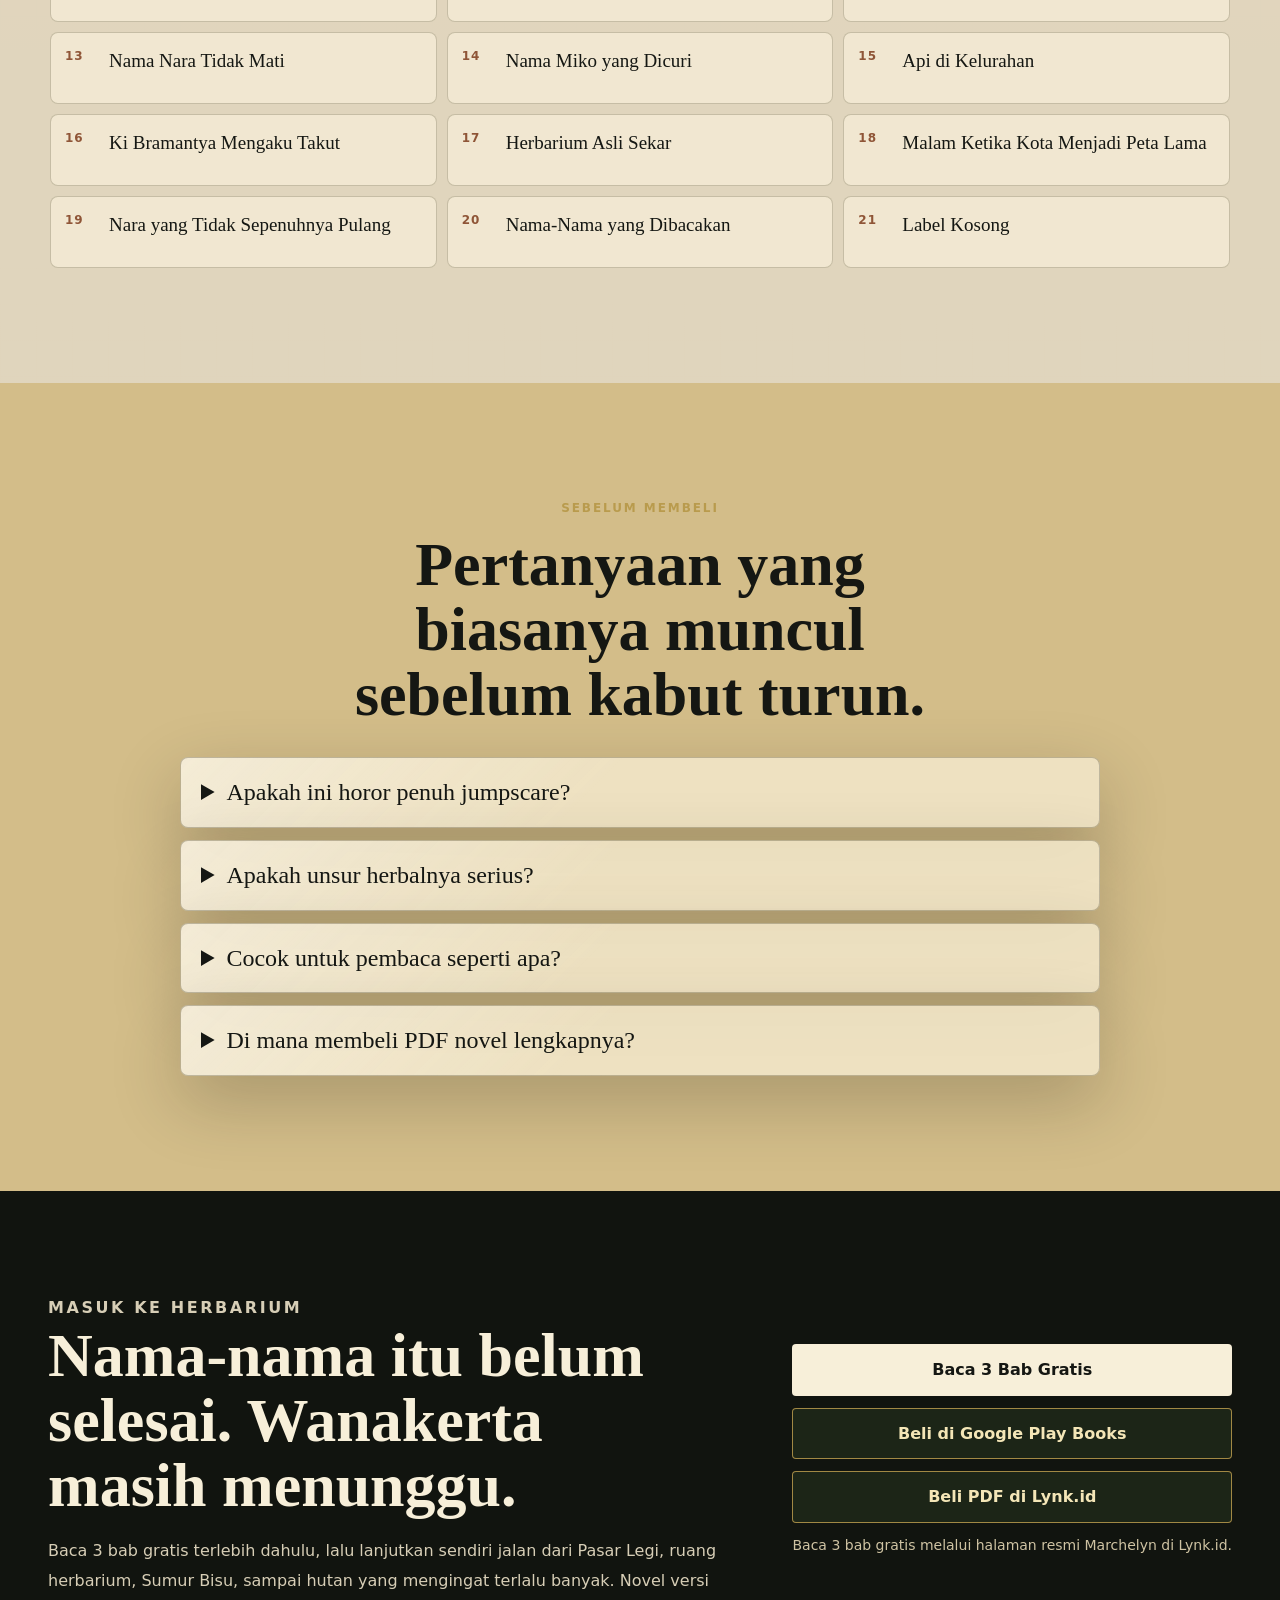
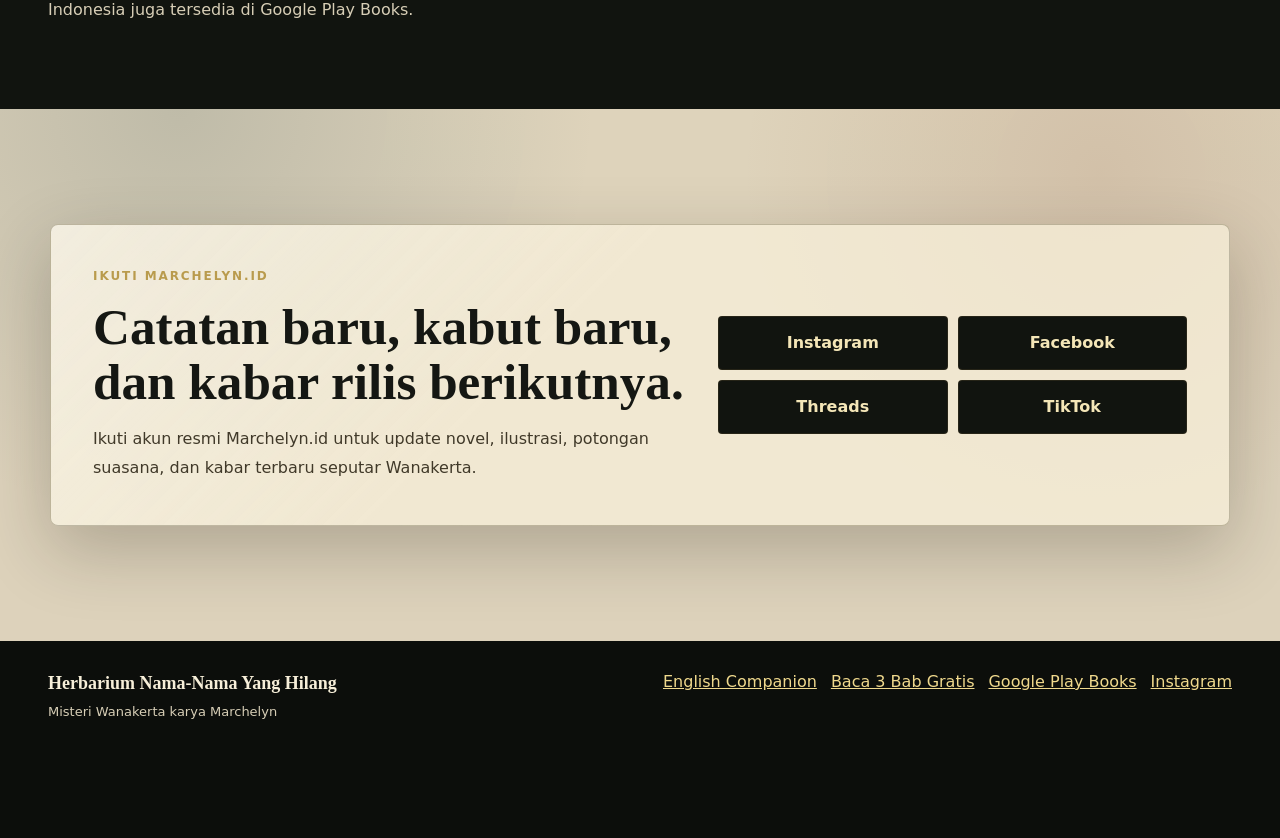
==== commit fab58252: "Add Kindle, Google Play, and social CTAs Update Indonesian CTAs to 3 free chapters, add global Amazo" ====
--- a/index.html
+++ b/index.html
@@ -6,7 +6,7 @@
     <title>Herbarium Nama-Nama Yang Hilang - Misteri Wanakerta</title>
     <meta
       name="description"
-      content="Website interaktif novel Herbarium Nama-Nama Yang Hilang: Misteri Wanakerta karya Marchelyn. Masuki kota berkabut, buka peta, kenali tokoh, beli novel lengkapnya, dan baca sample 100 halaman gratis di Google Play Books."
+      content="Website interaktif novel Herbarium Nama-Nama Yang Hilang: Misteri Wanakerta karya Marchelyn. Masuki kota berkabut, buka peta, kenali tokoh, beli novel lengkapnya, dan baca 3 bab gratis."
     />
     <meta property="og:title" content="Herbarium Nama-Nama Yang Hilang" />
     <meta
@@ -46,8 +46,9 @@
         <a href="#arsip">Arsip</a>
         <a href="#herbal">Herbal</a>
         <a href="#suara">Suara</a>
+        <a href="#sosial">Sosial</a>
         <a href="en/">Global / EN</a>
-        <a href="#beli" class="nav-cta">Beli / Sample</a>
+        <a href="#beli" class="nav-cta">Beli / Gratis</a>
       </nav>
     </header>
 
@@ -96,13 +97,20 @@
             <a class="button button-light" href="#peta">Masuk ke peta</a>
             <a
               class="button button-gold"
+              href="https://lynk.id/marchelyn"
+              target="_blank"
+              rel="noreferrer"
+            >
+              Baca 3 Bab Gratis
+            </a>
+            <a
+              class="button button-dark"
               href="https://play.google.com/store/books/details/Marchelyn_Herbarium_Nama_Nama_yang_Hilang_Misteri?id=6gffEQAAQBAJ"
               target="_blank"
               rel="noreferrer"
             >
-              Baca 100 Halaman Gratis
+              Beli di Google Play Books
             </a>
-            <a class="button button-dark" href="https://lynk.id/marchelyn" target="_blank" rel="noreferrer">Beli PDF</a>
             <a class="button button-dark" href="en/">English Companion</a>
           </div>
           <div class="quick-notes" aria-label="Genre novel">
@@ -491,8 +499,8 @@
           <details>
             <summary>Di mana membeli PDF novel lengkapnya?</summary>
             <p>
-              Novel versi Indonesia sudah tersedia di Google Play Books dengan sample 100 halaman
-              gratis. PDF novel lengkap juga masih bisa dibeli melalui halaman Marchelyn di Lynk.id.
+              Baca 3 bab gratis dan PDF novel lengkap bisa diakses melalui halaman Marchelyn di
+              Lynk.id. Novel versi Indonesia juga tersedia di Google Play Books.
             </p>
           </details>
         </div>
@@ -503,24 +511,46 @@
           <p class="eyebrow">Masuk ke Herbarium</p>
           <h2>Nama-nama itu belum selesai. Wanakerta masih menunggu.</h2>
           <p>
-            Novel versi Indonesia sekarang tersedia di Google Play Books. Baca sample 100 halaman
-            gratis terlebih dahulu, lalu lanjutkan sendiri jalan dari Pasar Legi, ruang herbarium,
-            Sumur Bisu, sampai hutan yang mengingat terlalu banyak.
+            Baca 3 bab gratis terlebih dahulu, lalu lanjutkan sendiri jalan dari Pasar Legi, ruang
+            herbarium, Sumur Bisu, sampai hutan yang mengingat terlalu banyak. Novel versi Indonesia
+            juga tersedia di Google Play Books.
           </p>
         </div>
         <div class="buy-actions">
+          <a class="button button-light" href="https://lynk.id/marchelyn" target="_blank" rel="noreferrer">
+            Baca 3 Bab Gratis
+          </a>
           <a
-            class="button button-light"
+            class="button button-dark"
             href="https://play.google.com/store/books/details/Marchelyn_Herbarium_Nama_Nama_yang_Hilang_Misteri?id=6gffEQAAQBAJ"
             target="_blank"
             rel="noreferrer"
           >
-            Beli / Sample di Google Play Books
+            Beli di Google Play Books
           </a>
           <a class="button button-dark" href="https://lynk.id/marchelyn" target="_blank" rel="noreferrer">
             Beli PDF di Lynk.id
           </a>
-          <span class="store-note">Sample 100 halaman gratis tersedia di Google Play Books.</span>
+          <span class="store-note">Baca 3 bab gratis melalui halaman resmi Marchelyn di Lynk.id.</span>
+        </div>
+      </section>
+
+      <section class="social-section section-pad" id="sosial">
+        <div class="social-panel">
+          <div>
+            <p class="eyebrow">Ikuti Marchelyn.id</p>
+            <h2>Catatan baru, kabut baru, dan kabar rilis berikutnya.</h2>
+            <p>
+              Ikuti akun resmi Marchelyn.id untuk update novel, ilustrasi, potongan suasana, dan
+              kabar terbaru seputar Wanakerta.
+            </p>
+          </div>
+          <div class="social-grid" aria-label="Media sosial Marchelyn.id">
+            <a href="https://www.instagram.com/marchelyn.id/" target="_blank" rel="noreferrer">Instagram</a>
+            <a href="https://www.facebook.com/profile.php?id=61590096375502" target="_blank" rel="noreferrer">Facebook</a>
+            <a href="https://www.threads.com/@marchelyn.id" target="_blank" rel="noreferrer">Threads</a>
+            <a href="https://www.tiktok.com/@marchelyn.id" target="_blank" rel="noreferrer">TikTok</a>
+          </div>
         </div>
       </section>
     </main>
@@ -532,6 +562,7 @@
       </div>
       <div class="footer-links">
         <a href="en/">English Companion</a>
+        <a href="https://lynk.id/marchelyn" target="_blank" rel="noreferrer">Baca 3 Bab Gratis</a>
         <a
           href="https://play.google.com/store/books/details/Marchelyn_Herbarium_Nama_Nama_yang_Hilang_Misteri?id=6gffEQAAQBAJ"
           target="_blank"
@@ -539,7 +570,7 @@
         >
           Google Play Books
         </a>
-        <a href="https://lynk.id/marchelyn" target="_blank" rel="noreferrer">lynk.id/marchelyn</a>
+        <a href="https://www.instagram.com/marchelyn.id/" target="_blank" rel="noreferrer">Instagram</a>
       </div>
     </footer>
 
--- a/styles.css
+++ b/styles.css
@@ -1338,6 +1338,69 @@
   line-height: 1.55;
 }
 
+.social-section {
+  background:
+    radial-gradient(circle at 14% 0%, rgba(70, 95, 93, 0.2), transparent 34%),
+    radial-gradient(circle at 86% 12%, rgba(143, 85, 55, 0.14), transparent 30%),
+    rgba(234, 223, 198, 0.94);
+}
+
+.social-panel {
+  width: min(100%, var(--max));
+  margin: 0 auto;
+  display: grid;
+  grid-template-columns: minmax(0, 0.9fr) minmax(320px, 0.7fr);
+  gap: 22px;
+  align-items: center;
+  border: 1px solid var(--line);
+  border-radius: var(--radius);
+  background:
+    linear-gradient(135deg, rgba(255, 255, 255, 0.32), transparent 42%),
+    rgba(247, 239, 217, 0.76);
+  box-shadow: var(--shadow);
+  padding: clamp(24px, 4vw, 42px);
+}
+
+.social-panel h2 {
+  margin: 0;
+  font-family: Georgia, "Times New Roman", serif;
+  font-size: clamp(32px, 4vw, 58px);
+  line-height: 1.06;
+  letter-spacing: 0;
+}
+
+.social-panel p:not(.eyebrow) {
+  margin: 16px 0 0;
+  color: #403929;
+  line-height: 1.8;
+}
+
+.social-grid {
+  display: grid;
+  grid-template-columns: repeat(2, minmax(0, 1fr));
+  gap: 10px;
+}
+
+.social-grid a {
+  min-height: 54px;
+  display: inline-flex;
+  align-items: center;
+  justify-content: center;
+  border: 1px solid rgba(80, 68, 40, 0.34);
+  border-radius: 4px;
+  background: #11140f;
+  color: #f4e6b7;
+  font-weight: 900;
+  text-decoration: none;
+  transition: transform 180ms ease, border-color 180ms ease, background 180ms ease;
+}
+
+.social-grid a:hover {
+  transform: translateY(-2px);
+  border-color: var(--brass);
+  background: #1c2517;
+}
+
 .site-footer {
   display: flex;
   justify-content: space-between;
@@ -1566,6 +1629,7 @@
   .plant-board,
   .character-tools,
   .herb-tools,
+  .social-panel,
   .buy-section {
     grid-template-columns: 1fr;
   }
@@ -1614,8 +1678,13 @@
   }
 
   .hero-actions .button,
+  .social-grid a,
   .buy-section .button {
     width: 100%;
+  }
+
+  .social-grid {
+    grid-template-columns: 1fr;
   }
 
   .background-audio {
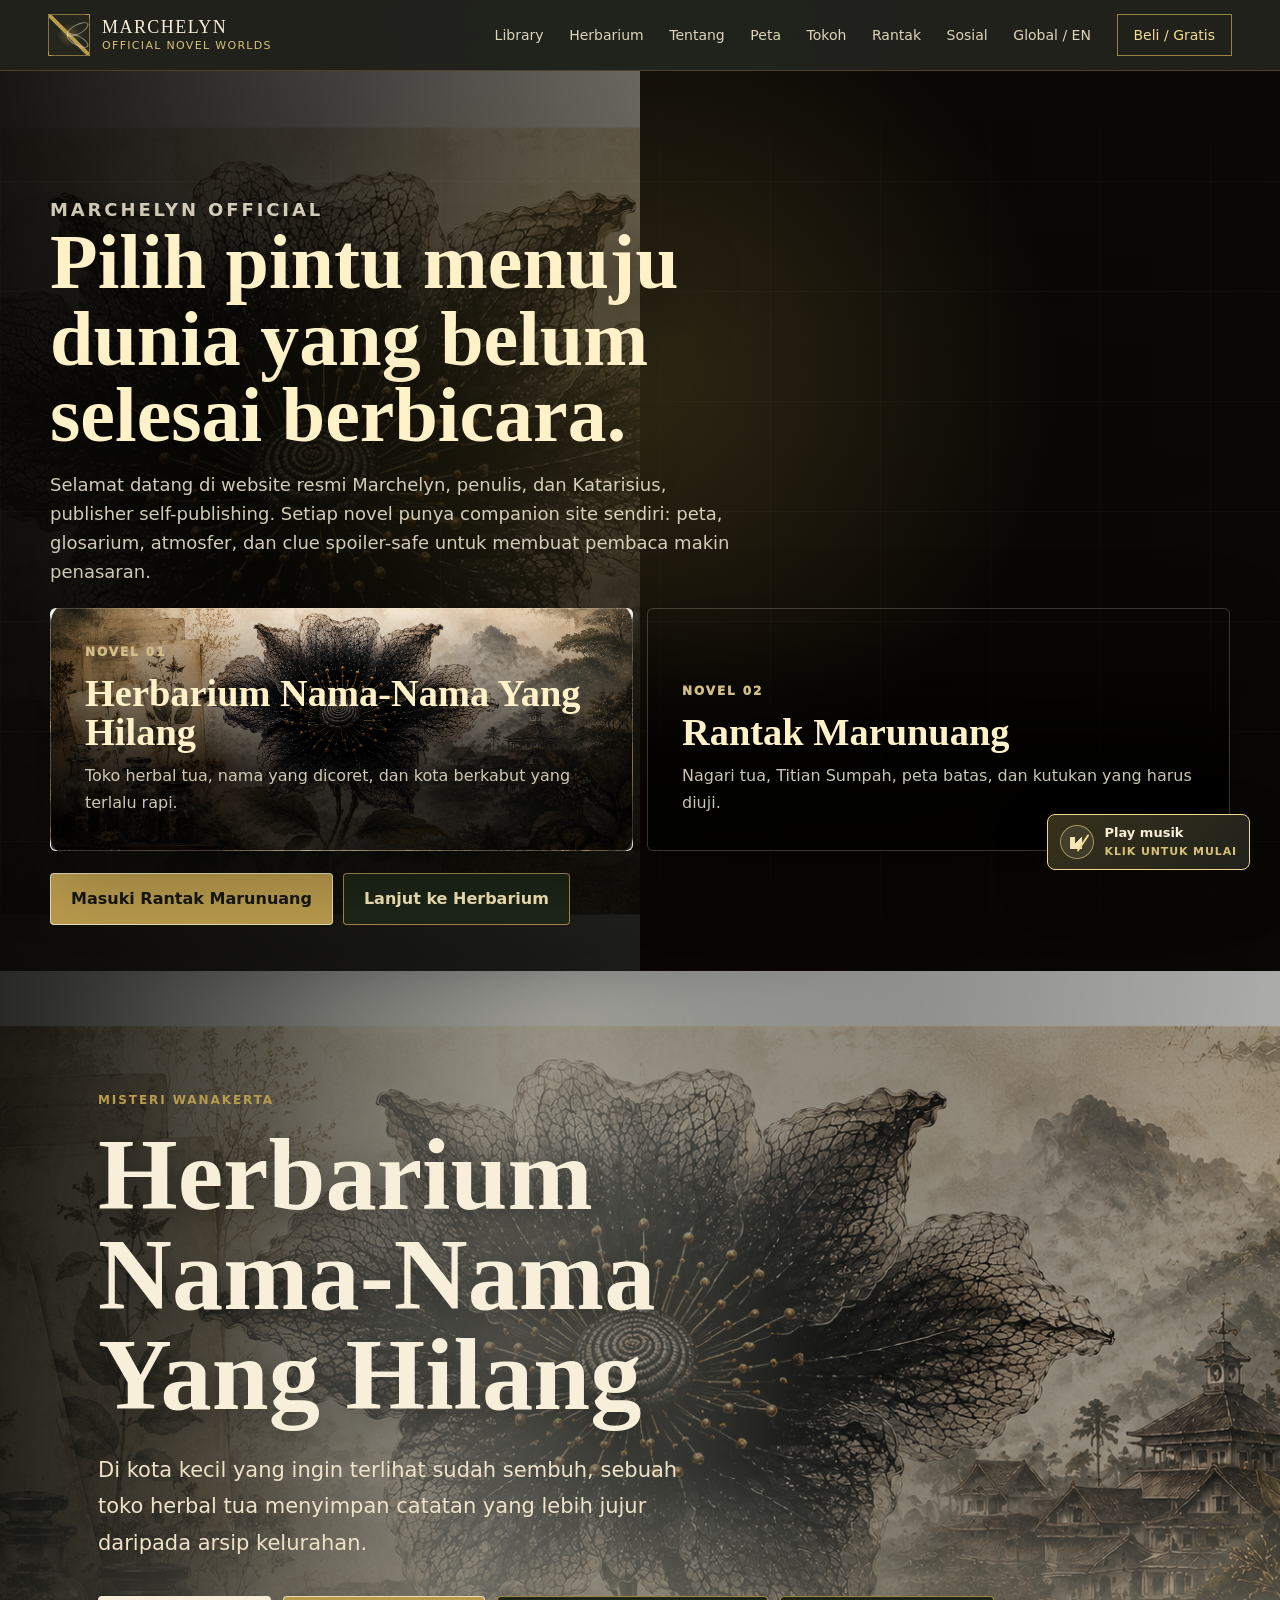
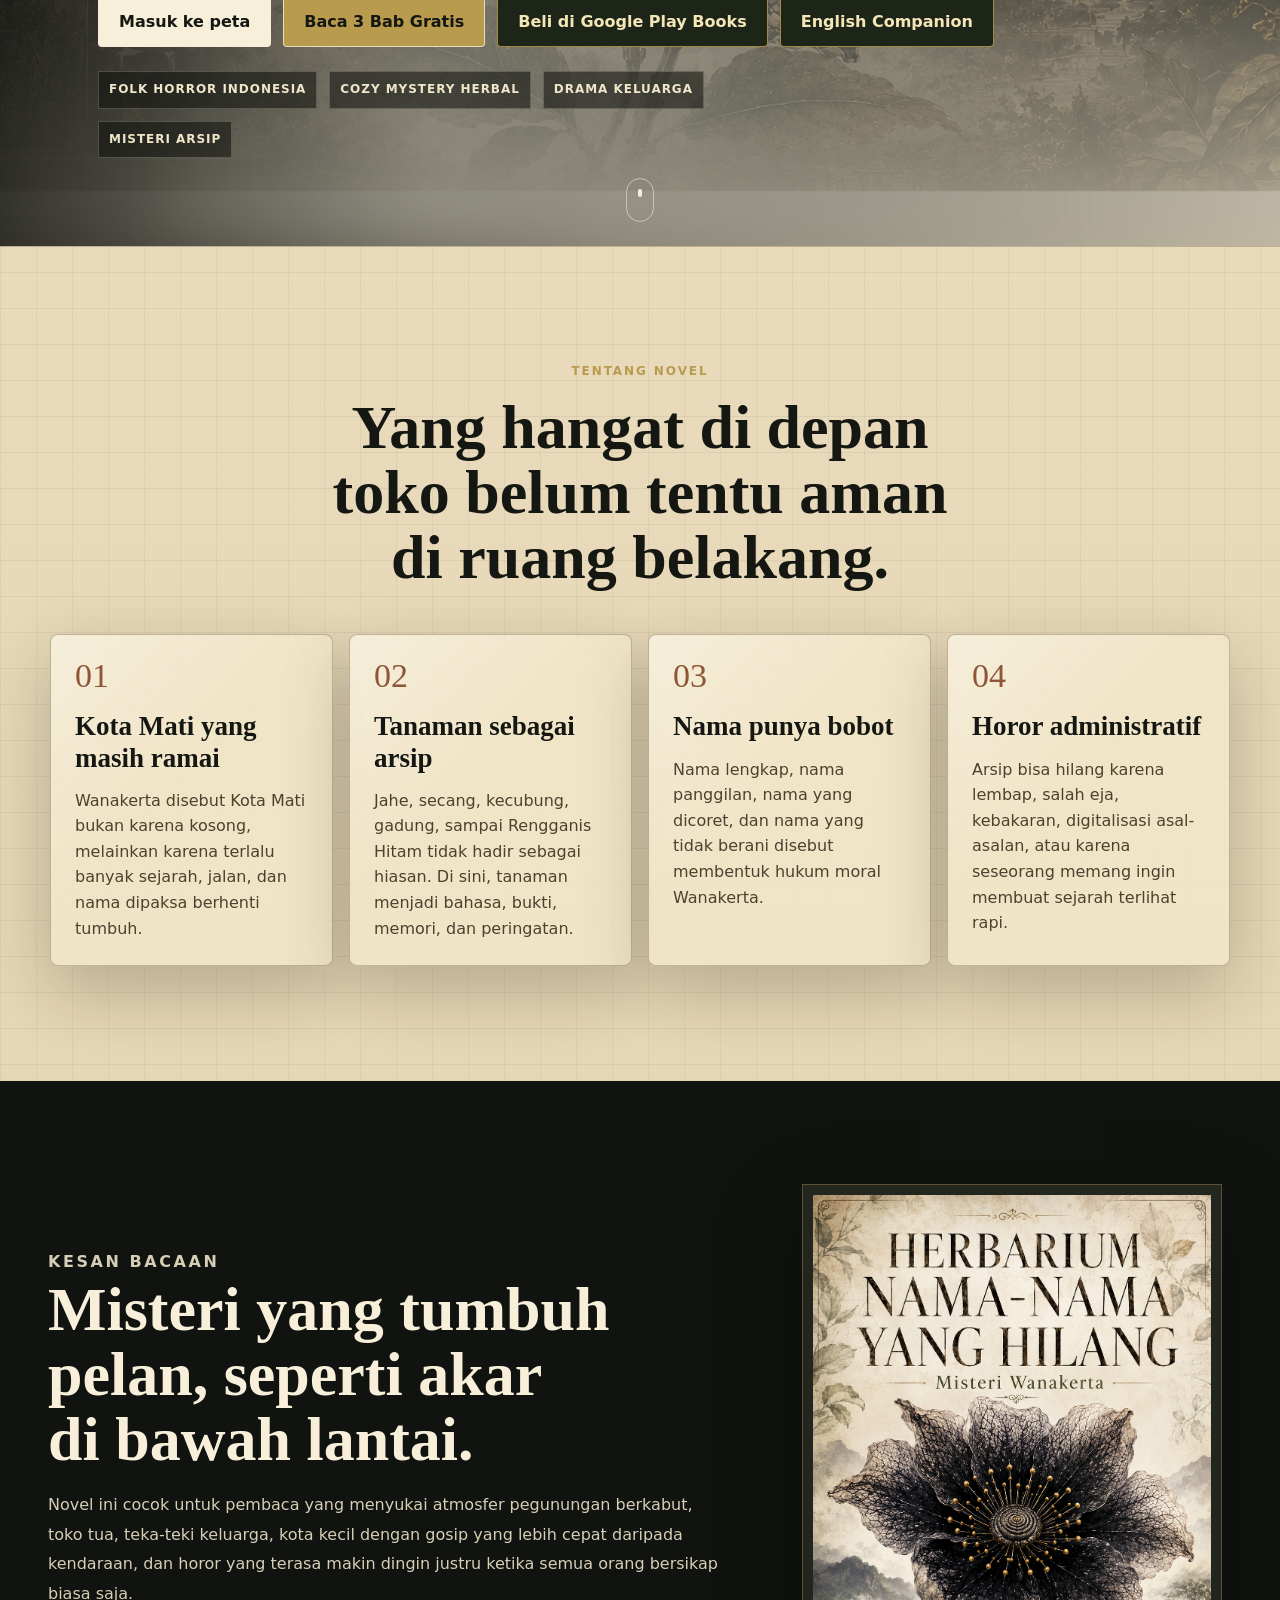
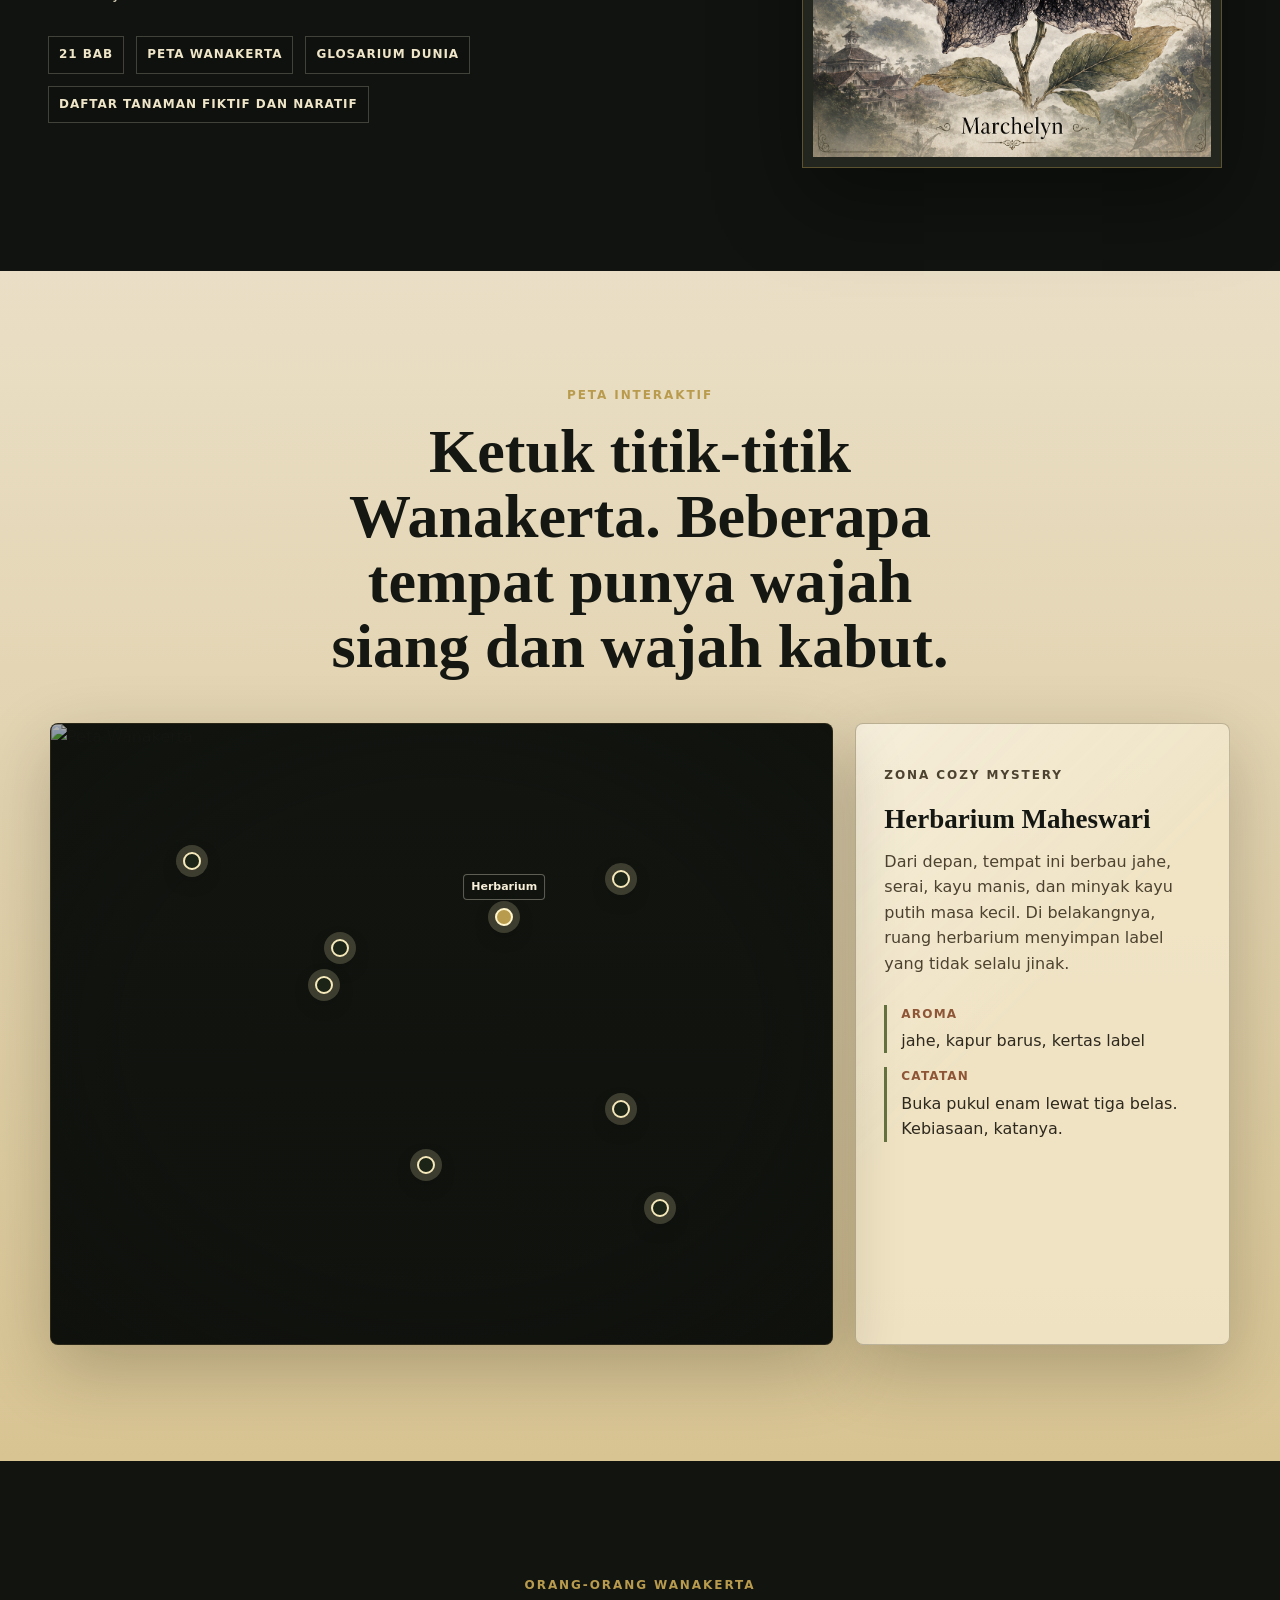
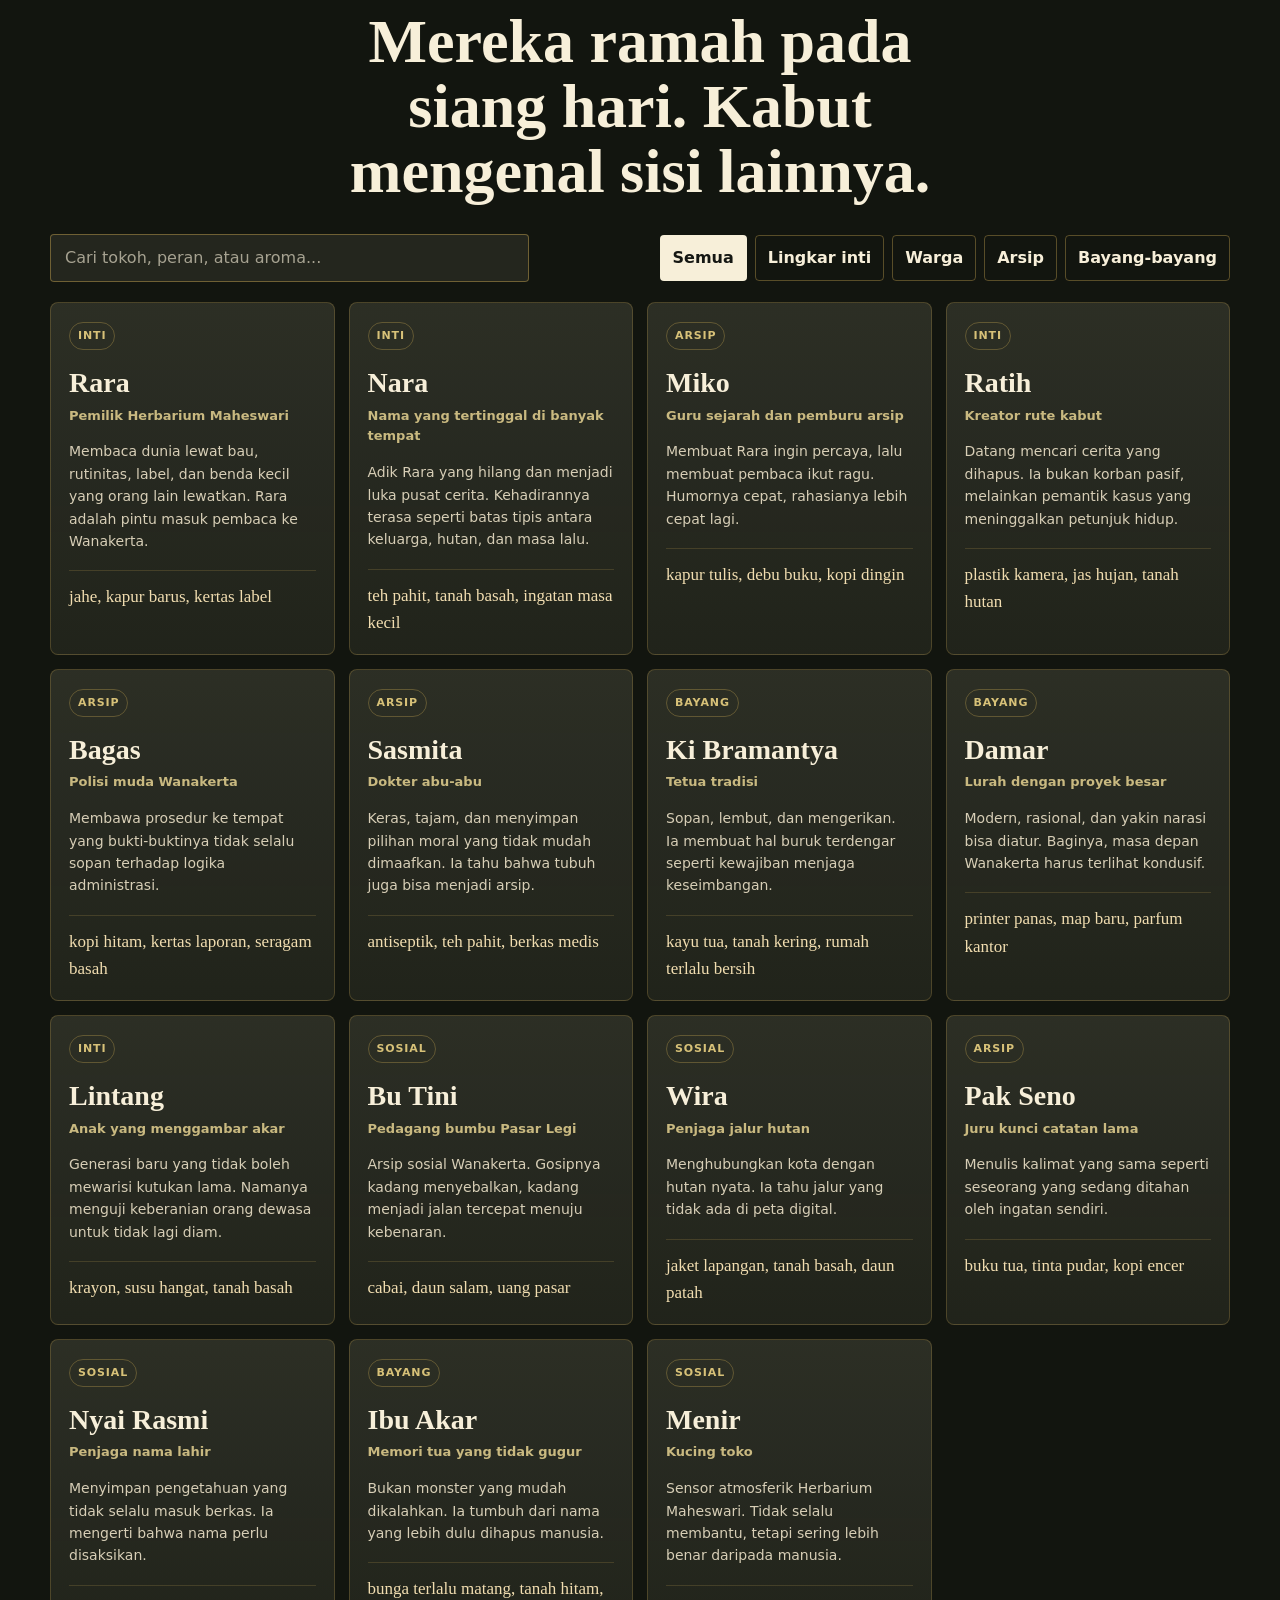
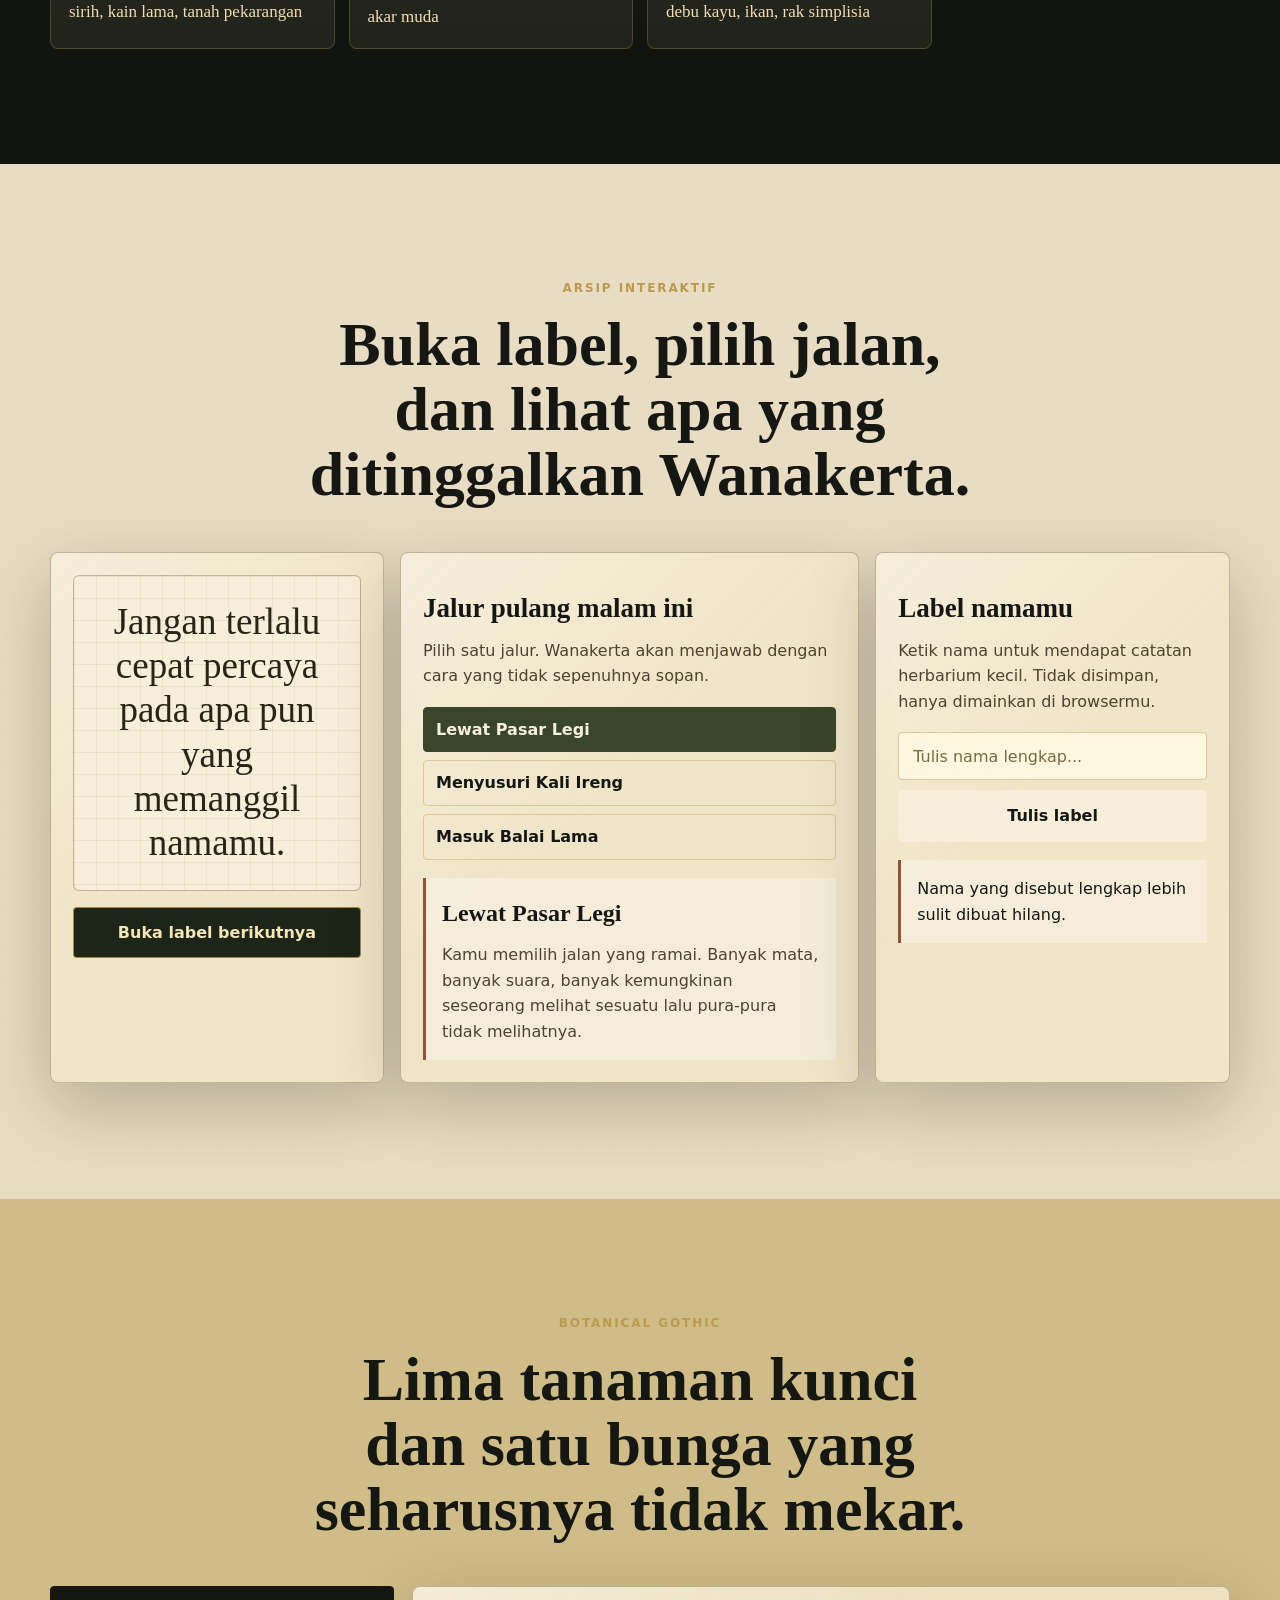
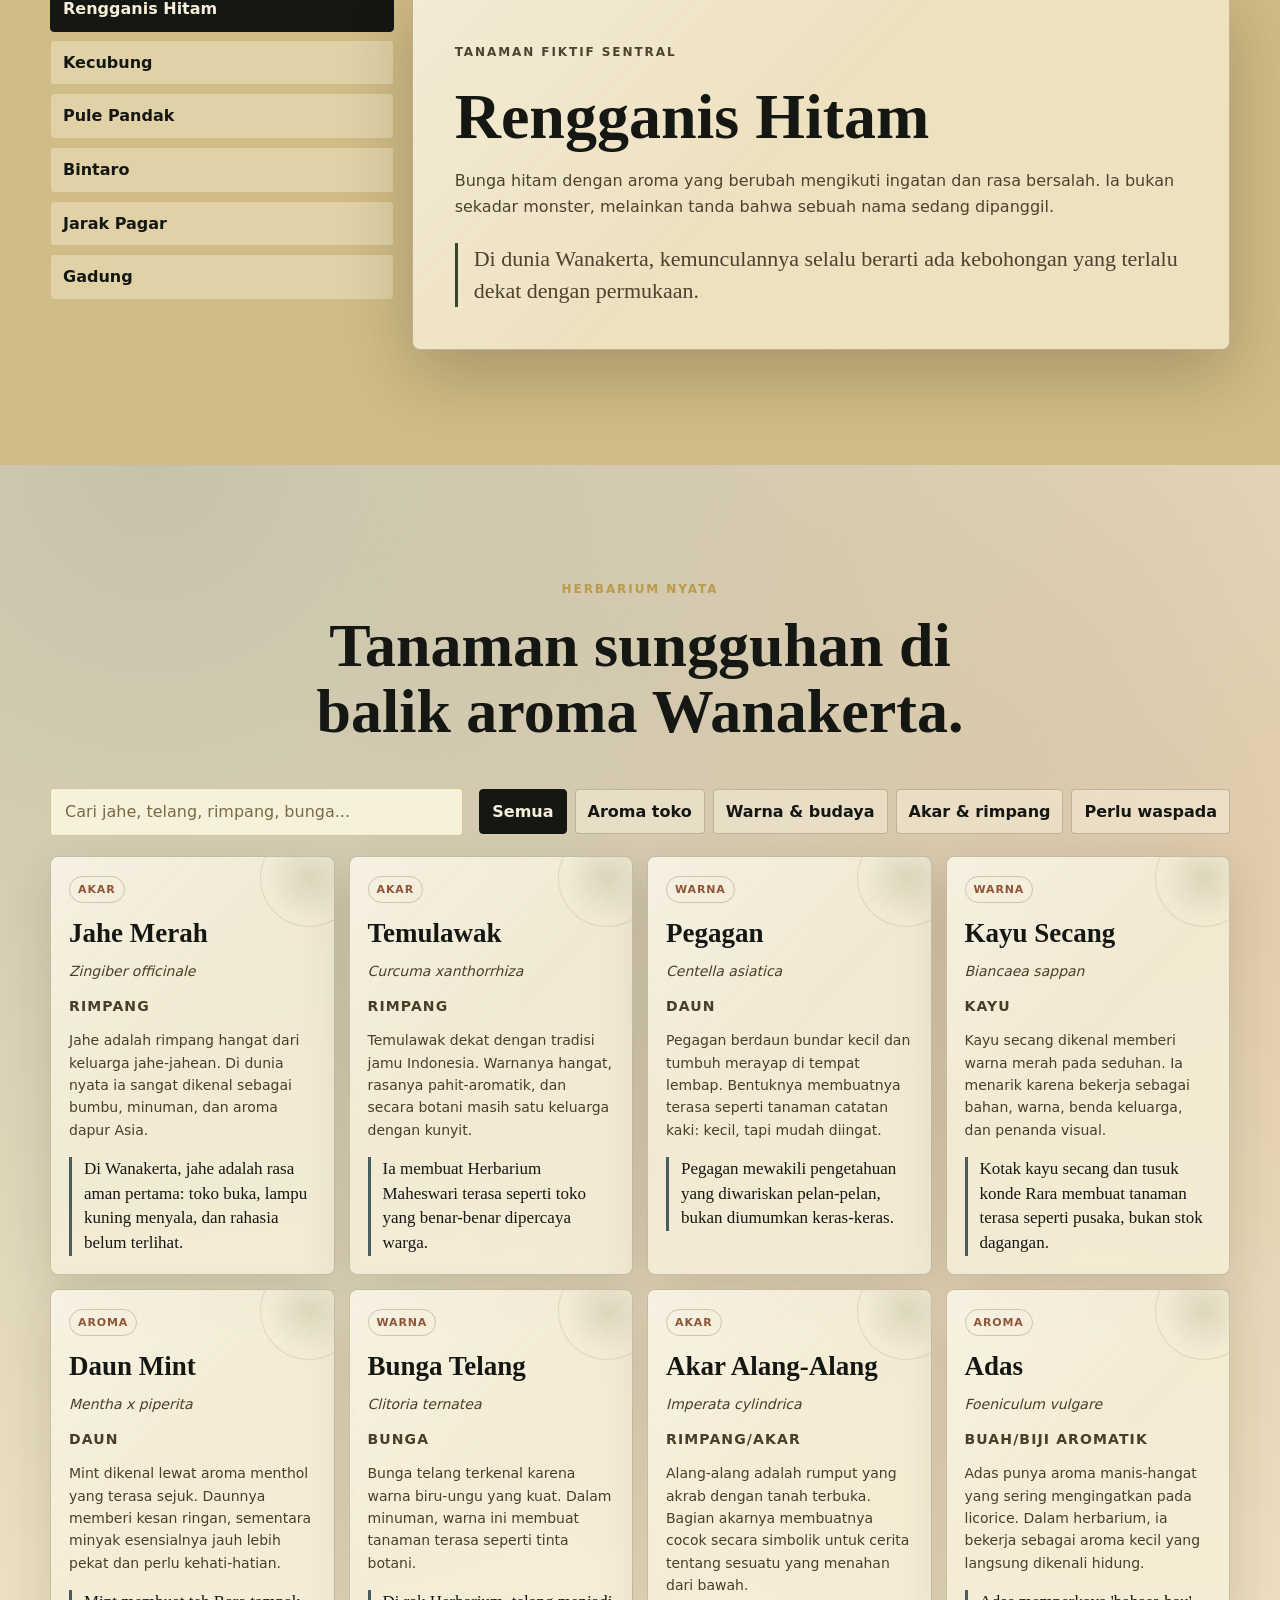
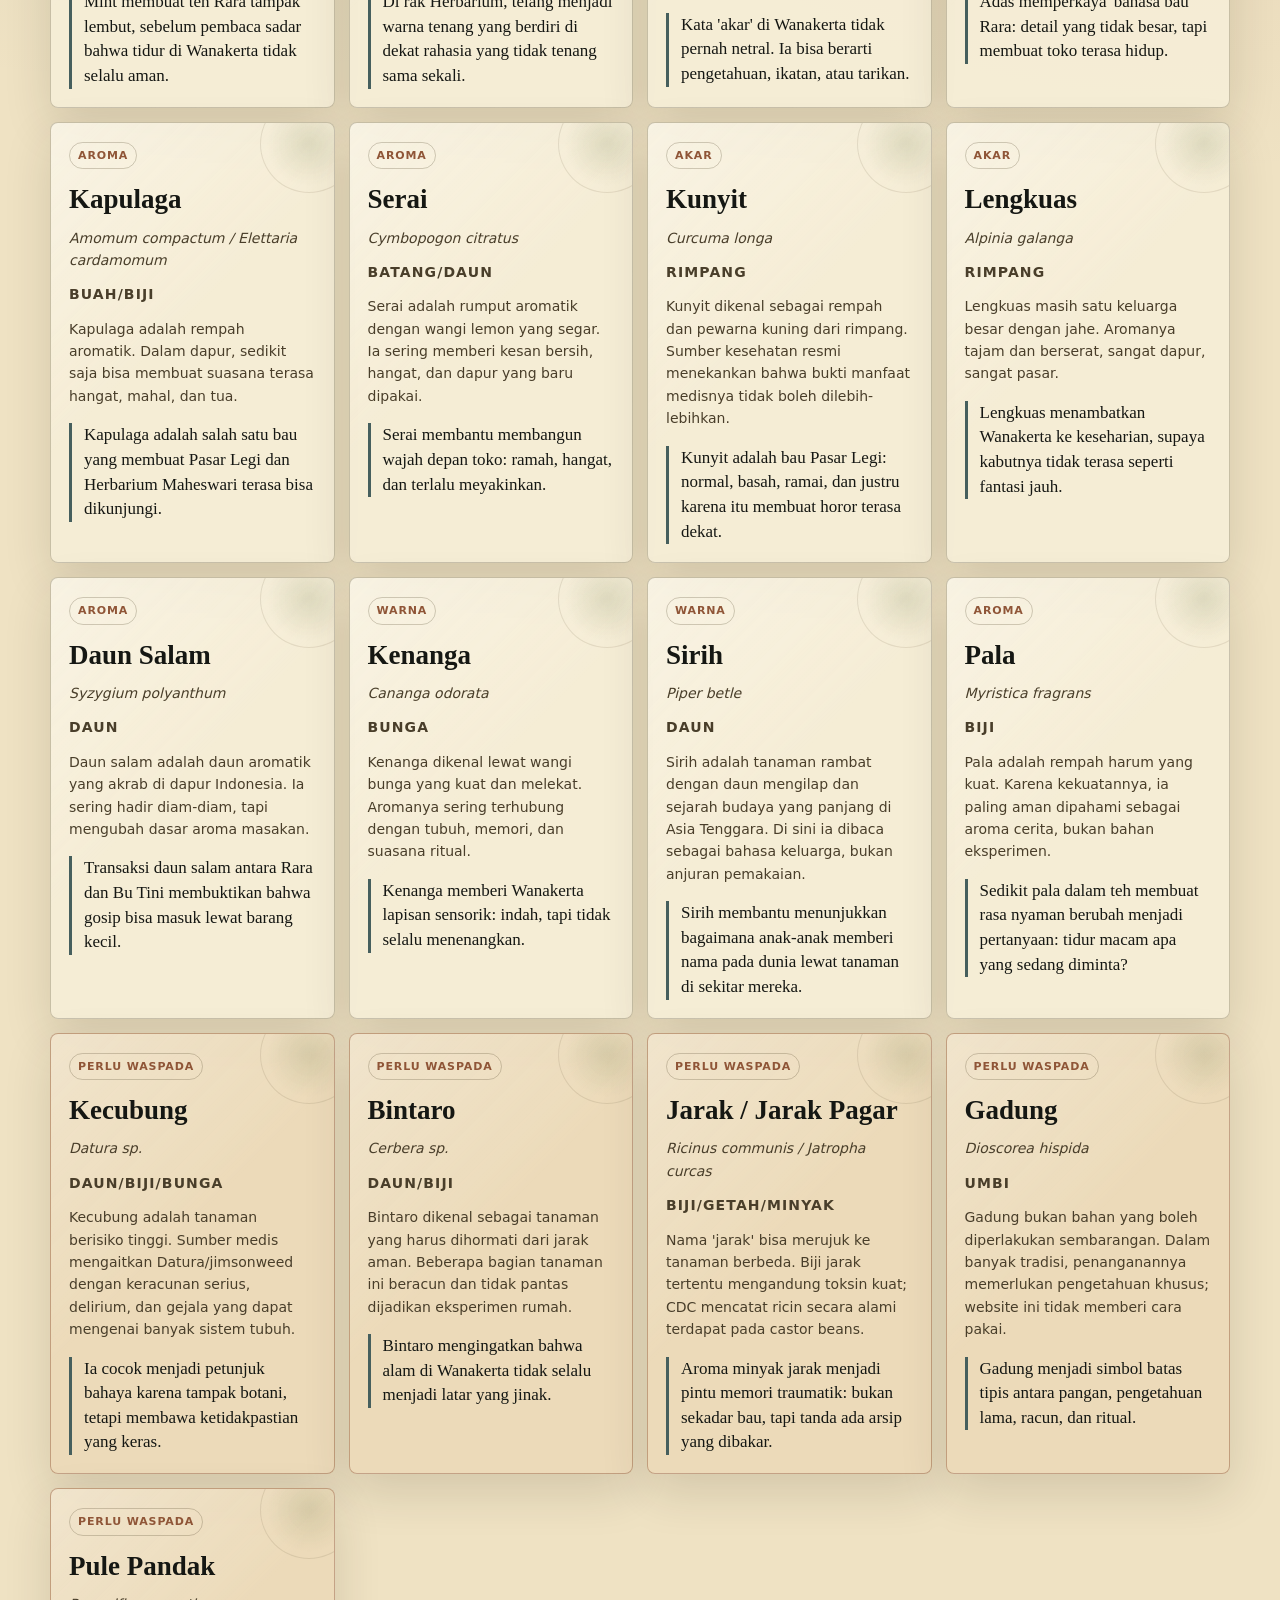
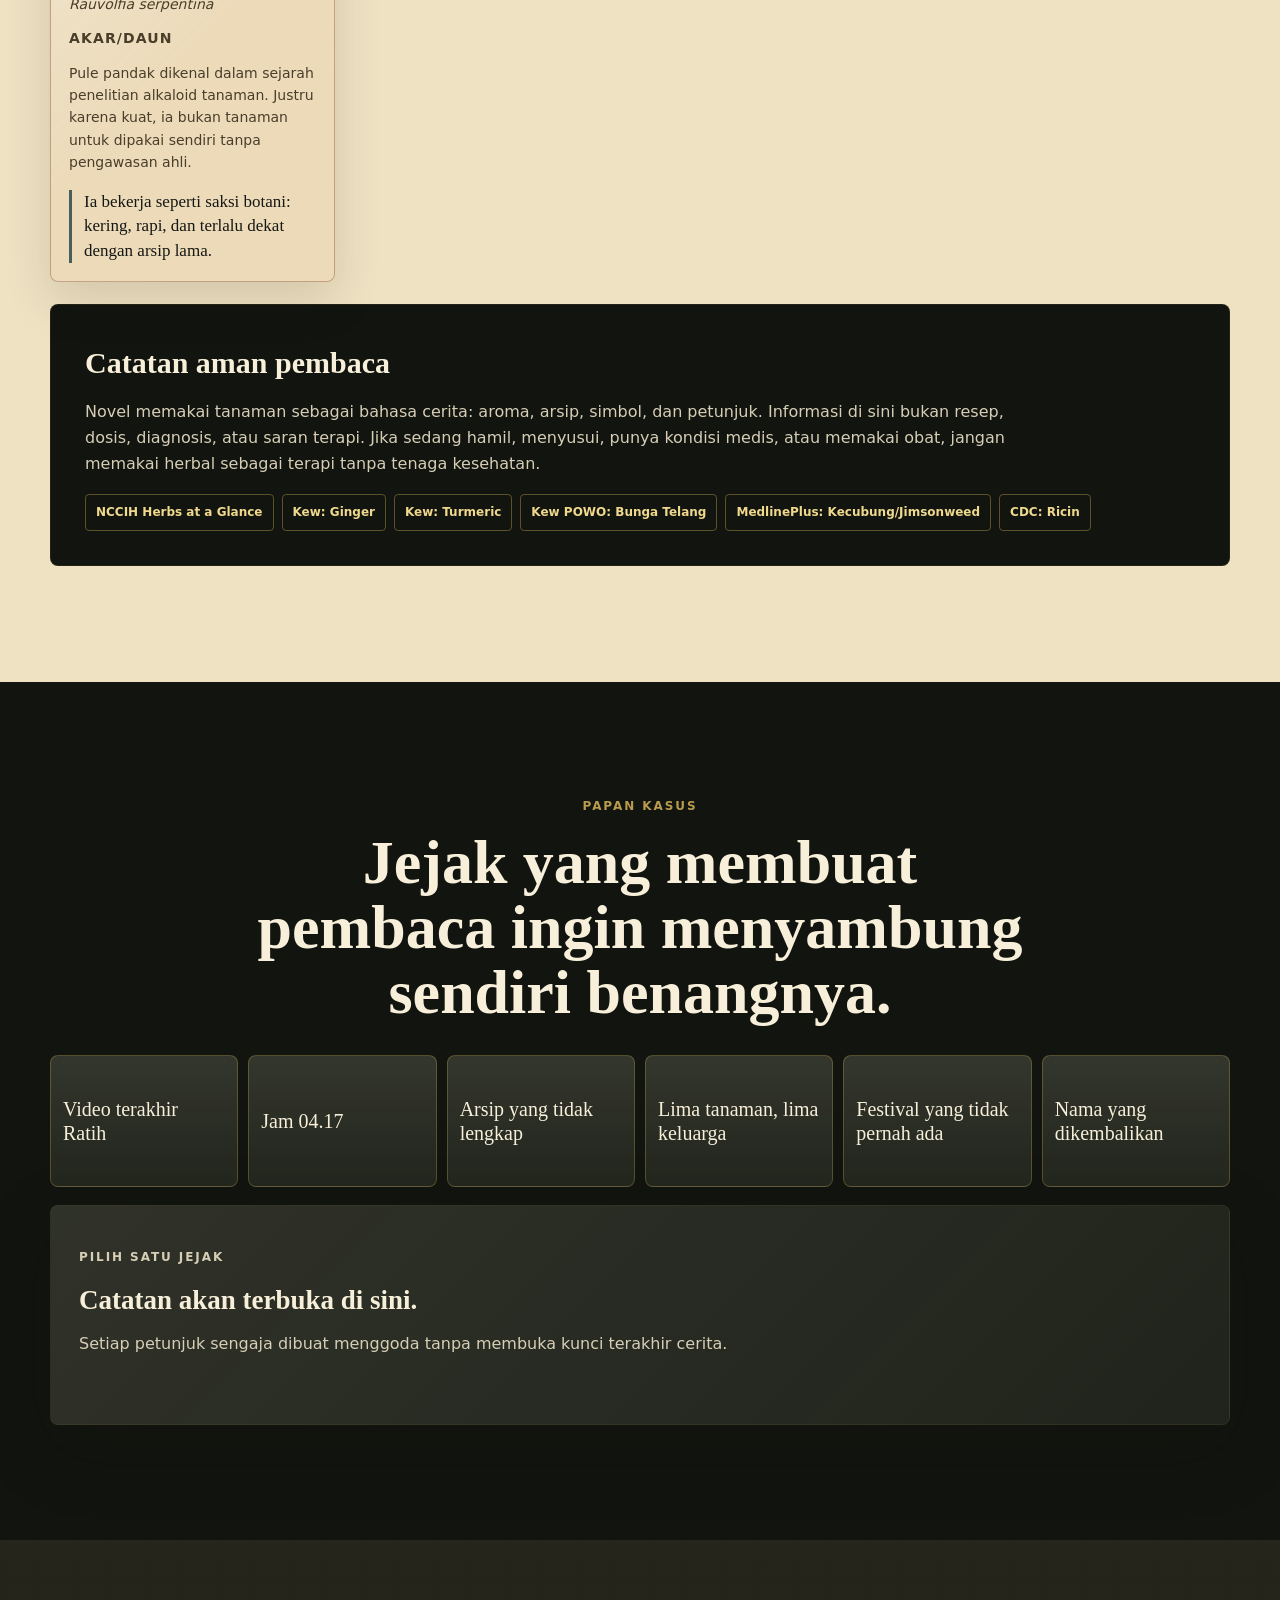
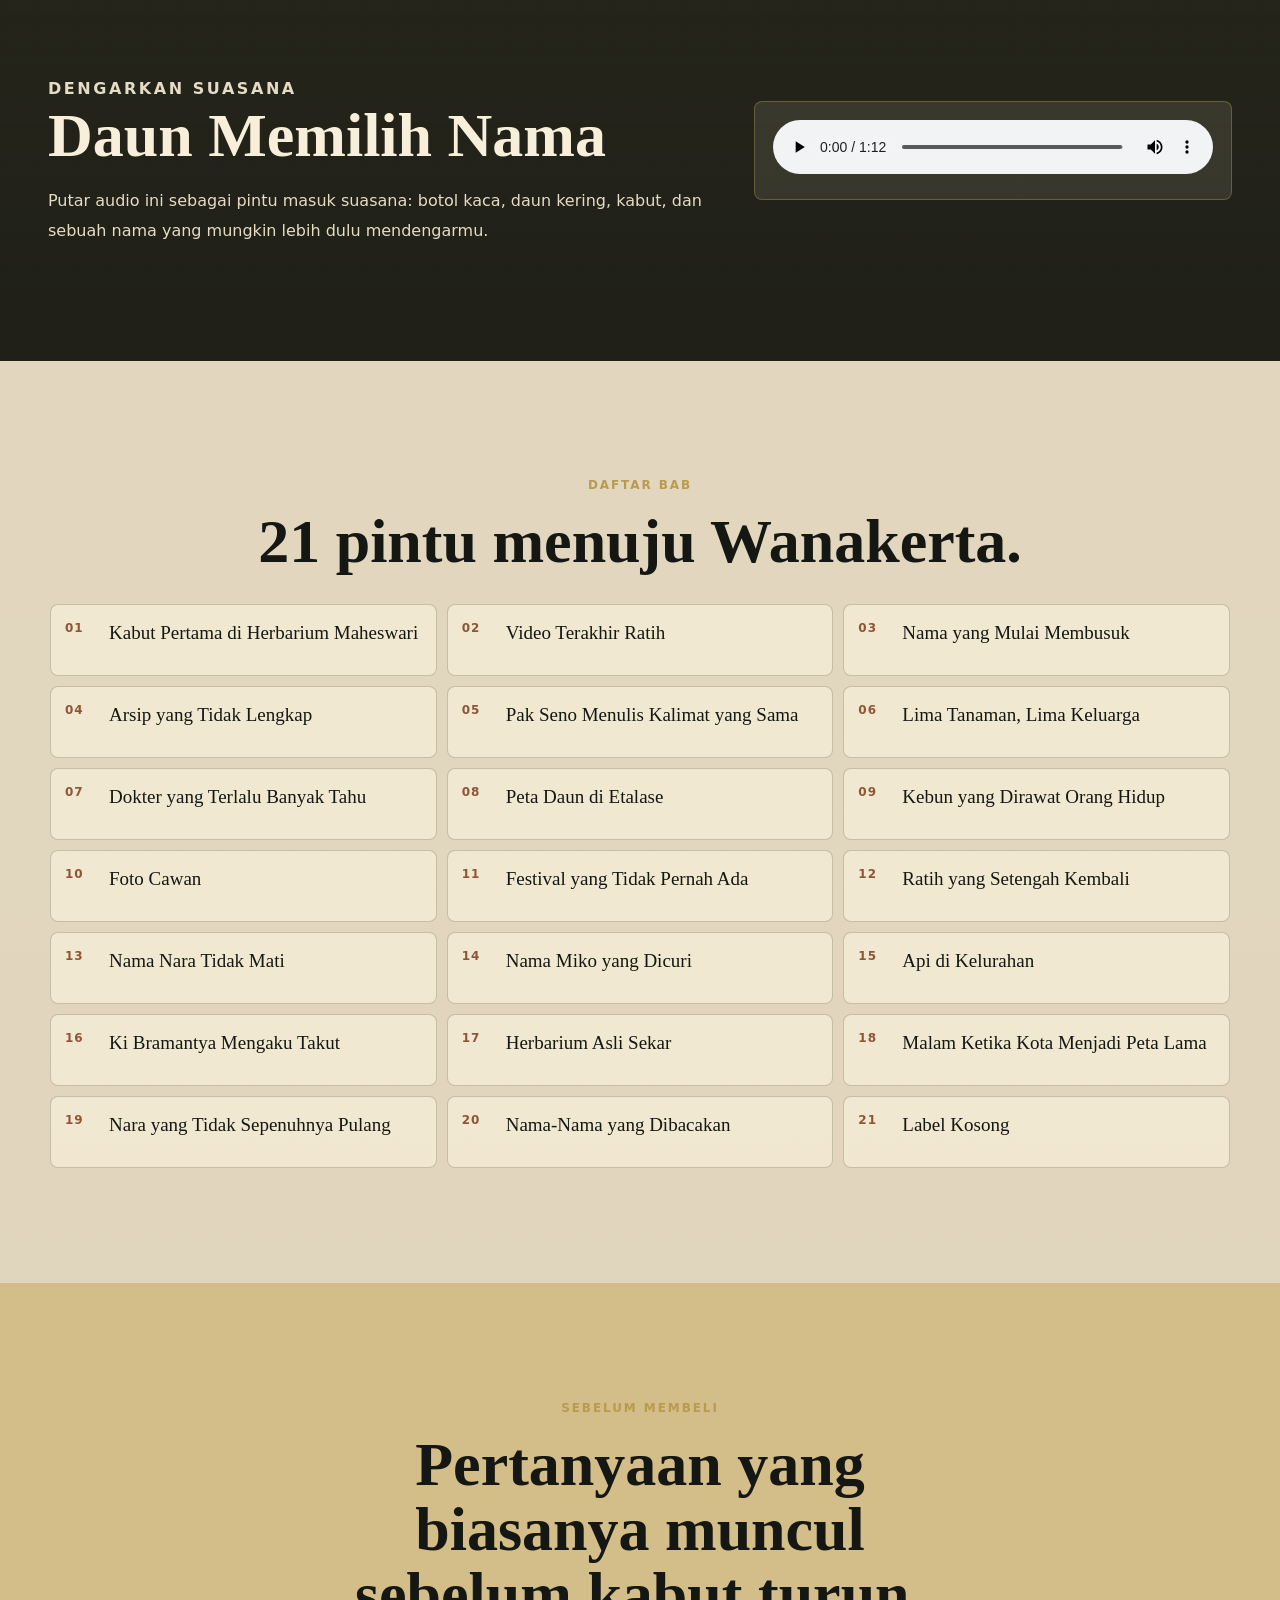
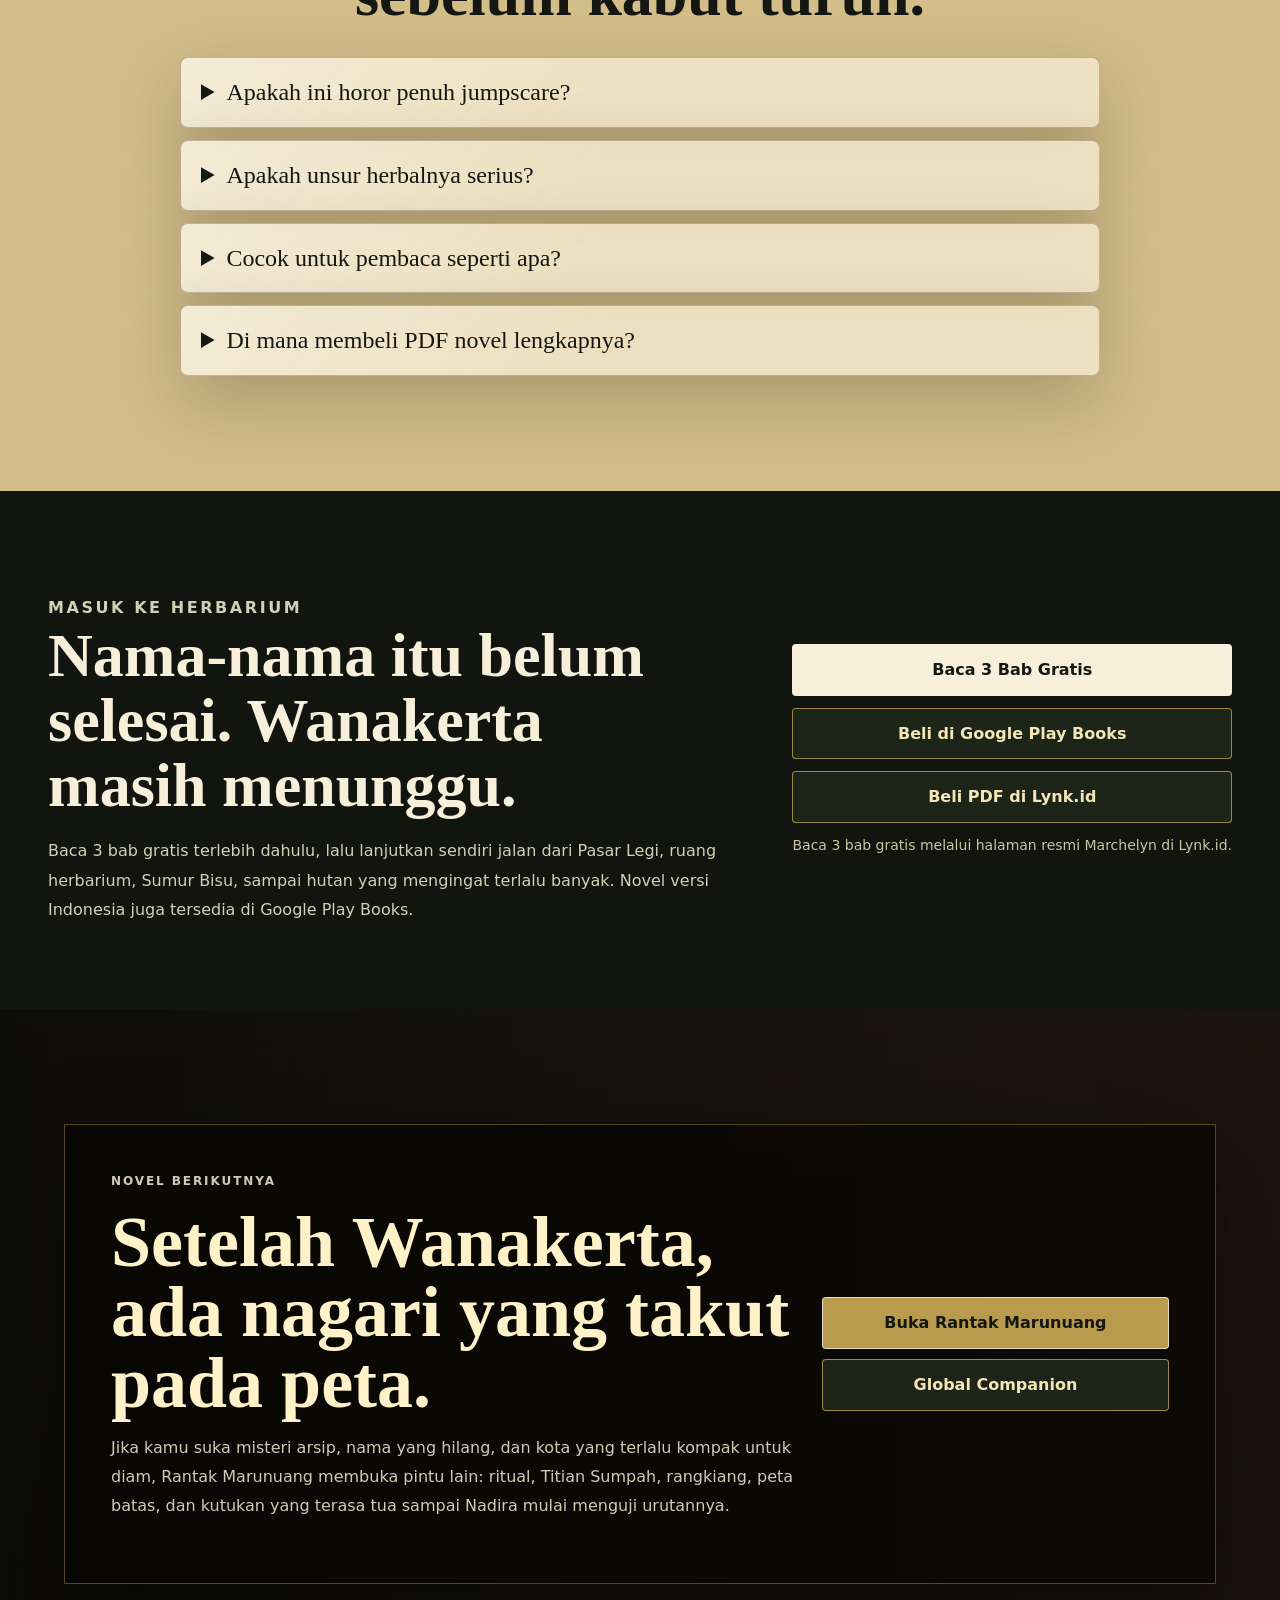
==== commit 5ff95d32: "Add Marchelyn hub and Rantak cross-promo Adds official Marchelyn entry page, Rantak links, analytics" ====
--- a/index.html
+++ b/index.html
@@ -3,10 +3,10 @@
   <head>
     <meta charset="utf-8" />
     <meta name="viewport" content="width=device-width, initial-scale=1" />
-    <title>Herbarium Nama-Nama Yang Hilang - Misteri Wanakerta</title>
+    <title>Marchelyn Official - Herbarium Nama-Nama Yang Hilang & Rantak Marunuang</title>
     <meta
       name="description"
-      content="Website interaktif novel Herbarium Nama-Nama Yang Hilang: Misteri Wanakerta karya Marchelyn. Masuki kota berkabut, buka peta, kenali tokoh, beli novel lengkapnya, dan baca 3 bab gratis."
+      content="Website resmi Marchelyn dan Katarisius untuk novel Herbarium Nama-Nama Yang Hilang serta Rantak Marunuang. Pilih dunia cerita, buka companion site, dan beli novel melalui kanal resmi."
     />
     <meta property="og:title" content="Herbarium Nama-Nama Yang Hilang" />
     <meta
@@ -24,11 +24,11 @@
     <a class="skip-link" href="#main">Lewati ke konten utama</a>
 
     <header class="site-header" data-header>
-      <a class="brand" href="#home" aria-label="Kembali ke awal">
+      <a class="brand" href="#library" aria-label="Kembali ke awal">
         <span class="brand-mark" aria-hidden="true"></span>
         <span>
-          <span class="brand-title">Herbarium</span>
-          <span class="brand-subtitle">Nama-Nama Yang Hilang</span>
+          <span class="brand-title">Marchelyn</span>
+          <span class="brand-subtitle">Official Novel Worlds</span>
         </span>
       </a>
 
@@ -40,12 +40,12 @@
       </button>
 
       <nav class="site-nav" id="site-nav" aria-label="Navigasi utama">
+        <a href="#library">Library</a>
+        <a href="#home">Herbarium</a>
         <a href="#tentang">Tentang</a>
         <a href="#peta">Peta</a>
         <a href="#tokoh">Tokoh</a>
-        <a href="#arsip">Arsip</a>
-        <a href="#herbal">Herbal</a>
-        <a href="#suara">Suara</a>
+        <a href="rantak/">Rantak</a>
         <a href="#sosial">Sosial</a>
         <a href="en/">Global / EN</a>
         <a href="#beli" class="nav-cta">Beli / Gratis</a>
@@ -74,6 +74,38 @@
     </div>
 
     <main id="main">
+      <section class="marchelyn-gate" id="library">
+        <div class="gate-backdrop" aria-hidden="true">
+          <span class="gate-image gate-herbarium"></span>
+          <span class="gate-image gate-rantak"></span>
+        </div>
+        <div class="gate-content">
+          <p class="eyebrow">Marchelyn Official</p>
+          <h1>Pilih pintu menuju dunia yang belum selesai berbicara.</h1>
+          <p>
+            Selamat datang di website resmi Marchelyn, penulis, dan Katarisius, publisher
+            self-publishing. Setiap novel punya companion site sendiri: peta, glosarium, atmosfer,
+            dan clue spoiler-safe untuk membuat pembaca makin penasaran.
+          </p>
+          <div class="gate-worlds">
+            <a class="gate-card gate-card-herbarium" href="#home">
+              <span>Novel 01</span>
+              <strong>Herbarium Nama-Nama Yang Hilang</strong>
+              <em>Toko herbal tua, nama yang dicoret, dan kota berkabut yang terlalu rapi.</em>
+            </a>
+            <a class="gate-card gate-card-rantak" href="rantak/">
+              <span>Novel 02</span>
+              <strong>Rantak Marunuang</strong>
+              <em>Nagari tua, Titian Sumpah, peta batas, dan kutukan yang harus diuji.</em>
+            </a>
+          </div>
+          <div class="gate-actions">
+            <a class="button button-gold" href="rantak/">Masuki Rantak Marunuang</a>
+            <a class="button button-dark" href="#home">Lanjut ke Herbarium</a>
+          </div>
+        </div>
+      </section>
+
       <section class="hero" id="home">
         <div class="hero-media" aria-hidden="true">
           <img src="assets/banner-herbarium.png" alt="" />
@@ -535,6 +567,24 @@
         </div>
       </section>
 
+      <section class="next-novel-section section-pad">
+        <div class="next-novel-panel">
+          <div>
+            <p class="eyebrow">Novel Berikutnya</p>
+            <h2>Setelah Wanakerta, ada nagari yang takut pada peta.</h2>
+            <p>
+              Jika kamu suka misteri arsip, nama yang hilang, dan kota yang terlalu kompak untuk
+              diam, Rantak Marunuang membuka pintu lain: ritual, Titian Sumpah, rangkiang, peta
+              batas, dan kutukan yang terasa tua sampai Nadira mulai menguji urutannya.
+            </p>
+          </div>
+          <div class="next-novel-actions">
+            <a class="button button-gold" href="rantak/">Buka Rantak Marunuang</a>
+            <a class="button button-dark" href="rantak/en/">Global Companion</a>
+          </div>
+        </div>
+      </section>
+
       <section class="social-section section-pad" id="sosial">
         <div class="social-panel">
           <div>
@@ -562,6 +612,7 @@
       </div>
       <div class="footer-links">
         <a href="en/">English Companion</a>
+        <a href="rantak/">Rantak Marunuang</a>
         <a href="https://lynk.id/marchelyn" target="_blank" rel="noreferrer">Baca 3 Bab Gratis</a>
         <a
           href="https://play.google.com/store/books/details/Marchelyn_Herbarium_Nama_Nama_yang_Hilang_Misteri?id=6gffEQAAQBAJ"
--- a/styles.css
+++ b/styles.css
@@ -212,6 +212,167 @@
   background: var(--paper-light);
 }
 
+.marchelyn-gate {
+  position: relative;
+  min-height: 100svh;
+  display: grid;
+  align-items: center;
+  overflow: hidden;
+  isolation: isolate;
+  padding: 105px 20px 44px;
+  background: #090805;
+  color: var(--paper-light);
+}
+
+.gate-backdrop {
+  position: absolute;
+  inset: 0;
+  z-index: -3;
+  display: grid;
+  grid-template-columns: 1fr 1fr;
+}
+
+.gate-image {
+  min-width: 0;
+  background-position: center;
+  background-size: cover;
+  filter: saturate(0.9) contrast(1.04);
+}
+
+.gate-herbarium {
+  background-image: linear-gradient(rgba(12, 13, 8, 0.3), rgba(12, 13, 8, 0.86)), url("assets/banner-herbarium.png");
+}
+
+.gate-rantak {
+  background-image: linear-gradient(rgba(12, 7, 4, 0.24), rgba(12, 7, 4, 0.88)), url("assets/rantak/banner-rantak.jpg");
+}
+
+.marchelyn-gate::before {
+  content: "";
+  position: absolute;
+  inset: 0;
+  z-index: -2;
+  background:
+    radial-gradient(circle at 50% 34%, rgba(185, 155, 77, 0.22), transparent 26rem),
+    linear-gradient(90deg, rgba(9, 8, 5, 0.92), rgba(9, 8, 5, 0.48) 50%, rgba(9, 8, 5, 0.92));
+}
+
+.marchelyn-gate::after {
+  content: "";
+  position: absolute;
+  inset: 0;
+  z-index: -1;
+  pointer-events: none;
+  background:
+    linear-gradient(rgba(255, 255, 255, 0.025) 1px, transparent 1px),
+    linear-gradient(90deg, rgba(255, 255, 255, 0.018) 1px, transparent 1px);
+  background-size: 110px 110px;
+  mask-image: linear-gradient(180deg, transparent, #000 12%, #000 88%, transparent);
+}
+
+.gate-content {
+  width: min(100%, var(--max));
+  margin: 0 auto;
+}
+
+.gate-content h1 {
+  width: min(100%, 760px);
+  margin: 0;
+  font-family: Georgia, "Times New Roman", serif;
+  color: #fff1c8;
+  font-size: clamp(42px, 6.2vw, 78px);
+  line-height: 0.98;
+  letter-spacing: 0;
+  text-shadow: 0 20px 60px rgba(0, 0, 0, 0.54);
+}
+
+.gate-content > p {
+  width: min(100%, 680px);
+  margin: 16px 0 0;
+  color: rgba(247, 239, 217, 0.84);
+  font-size: clamp(16px, 1.45vw, 18px);
+  line-height: 1.62;
+}
+
+.gate-worlds {
+  display: grid;
+  grid-template-columns: repeat(2, minmax(0, 1fr));
+  gap: 14px;
+  margin-top: 22px;
+}
+
+.gate-card {
+  min-height: 210px;
+  display: flex;
+  flex-direction: column;
+  justify-content: flex-end;
+  gap: 12px;
+  position: relative;
+  overflow: hidden;
+  border: 1px solid rgba(247, 239, 217, 0.2);
+  border-radius: 6px;
+  padding: clamp(22px, 3vw, 34px);
+  text-decoration: none;
+  background-position: center;
+  background-size: cover;
+  box-shadow: 0 24px 80px rgba(0, 0, 0, 0.28);
+  transition: transform 220ms ease, border-color 220ms ease;
+}
+
+.gate-card::before {
+  content: "";
+  position: absolute;
+  inset: 0;
+  background: linear-gradient(180deg, transparent 0%, rgba(0, 0, 0, 0.78) 68%);
+}
+
+.gate-card > * {
+  position: relative;
+  z-index: 1;
+}
+
+.gate-card:hover {
+  transform: translateY(-4px);
+  border-color: rgba(185, 155, 77, 0.74);
+}
+
+.gate-card-herbarium {
+  background-image: url("assets/banner-herbarium.png");
+}
+
+.gate-card-rantak {
+  background-image: url("assets/rantak/banner-rantak.jpg");
+}
+
+.gate-card span {
+  color: var(--paper-deep);
+  font-size: 12px;
+  font-weight: 950;
+  text-transform: uppercase;
+  letter-spacing: 0.16em;
+}
+
+.gate-card strong {
+  width: min(100%, 620px);
+  color: #fff1c8;
+  font-family: Georgia, "Times New Roman", serif;
+  font-size: clamp(25px, 3vw, 42px);
+  line-height: 1;
+}
+
+.gate-card em {
+  color: rgba(247, 239, 217, 0.82);
+  font-style: normal;
+  line-height: 1.65;
+}
+
+.gate-actions {
+  display: flex;
+  flex-wrap: wrap;
+  gap: 10px;
+  margin-top: 22px;
+}
+
 .hero {
   position: relative;
   min-height: 90vh;
@@ -1338,6 +1499,45 @@
   line-height: 1.55;
 }
 
+.next-novel-section {
+  background:
+    linear-gradient(90deg, rgba(8, 7, 5, 0.84), rgba(18, 10, 7, 0.68)),
+    url("assets/rantak/banner-rantak.jpg") center / cover;
+  color: var(--paper-light);
+}
+
+.next-novel-panel {
+  width: min(100% - 32px, var(--max));
+  margin: 0 auto;
+  display: grid;
+  grid-template-columns: minmax(0, 0.95fr) minmax(260px, 0.48fr);
+  gap: 24px;
+  align-items: center;
+  border: 1px solid rgba(185, 155, 77, 0.42);
+  background: rgba(8, 7, 5, 0.76);
+  box-shadow: 0 26px 80px rgba(0, 0, 0, 0.38);
+  padding: clamp(24px, 4vw, 46px);
+}
+
+.next-novel-panel h2 {
+  margin: 0;
+  color: #fff1c8;
+  font-family: Georgia, "Times New Roman", serif;
+  font-size: clamp(34px, 6vw, 72px);
+  line-height: 0.98;
+  letter-spacing: 0;
+}
+
+.next-novel-panel p {
+  color: rgba(247, 239, 217, 0.84);
+  line-height: 1.8;
+}
+
+.next-novel-actions {
+  display: grid;
+  gap: 10px;
+}
+
 .social-section {
   background:
     radial-gradient(circle at 14% 0%, rgba(70, 95, 93, 0.2), transparent 34%),
@@ -1562,7 +1762,8 @@
 
   .map-layout,
   .archive-grid,
-  .sound-section {
+  .sound-section,
+  .next-novel-panel {
     grid-template-columns: 1fr;
   }
 
@@ -1576,6 +1777,19 @@
 }
 
 @media (max-width: 820px) {
+  .gate-backdrop,
+  .gate-worlds {
+    grid-template-columns: 1fr;
+  }
+
+  .marchelyn-gate {
+    padding-top: 112px;
+  }
+
+  .gate-card {
+    min-height: 240px;
+  }
+
   .site-header {
     align-items: flex-start;
   }
